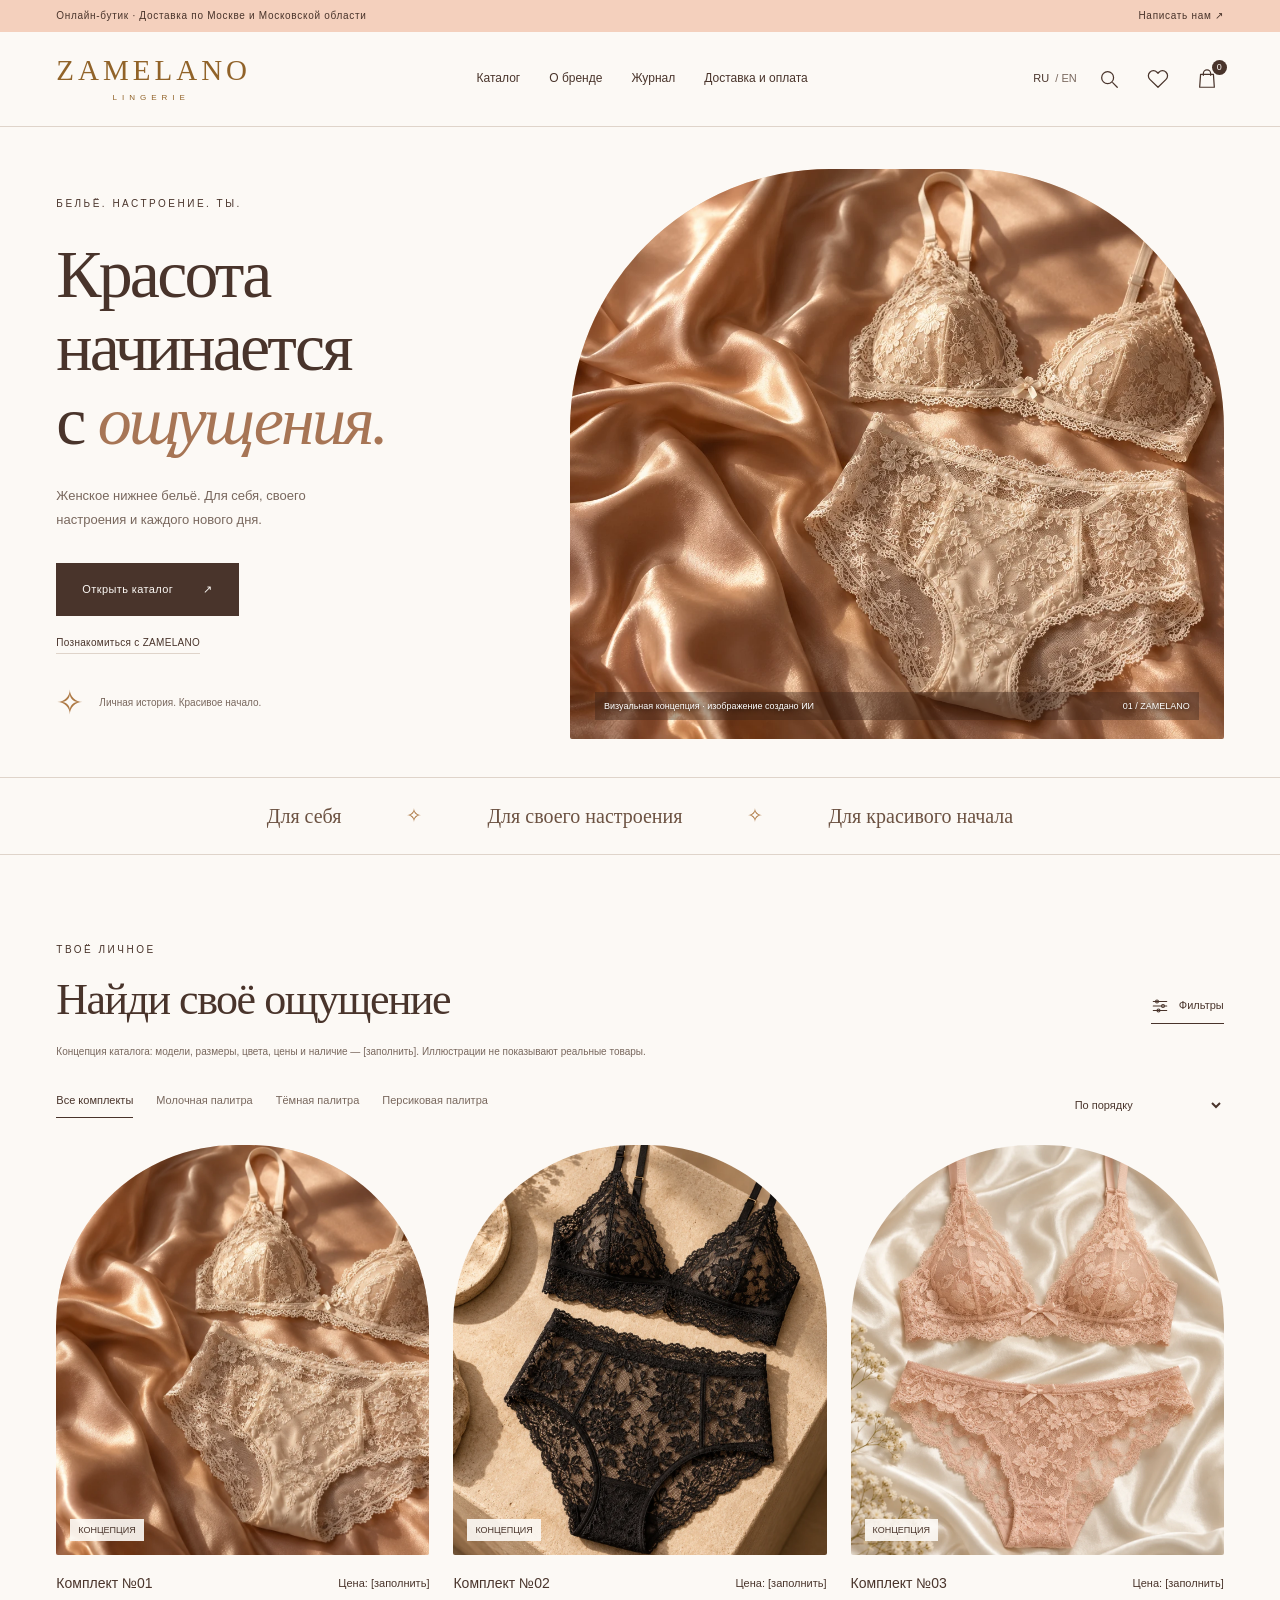
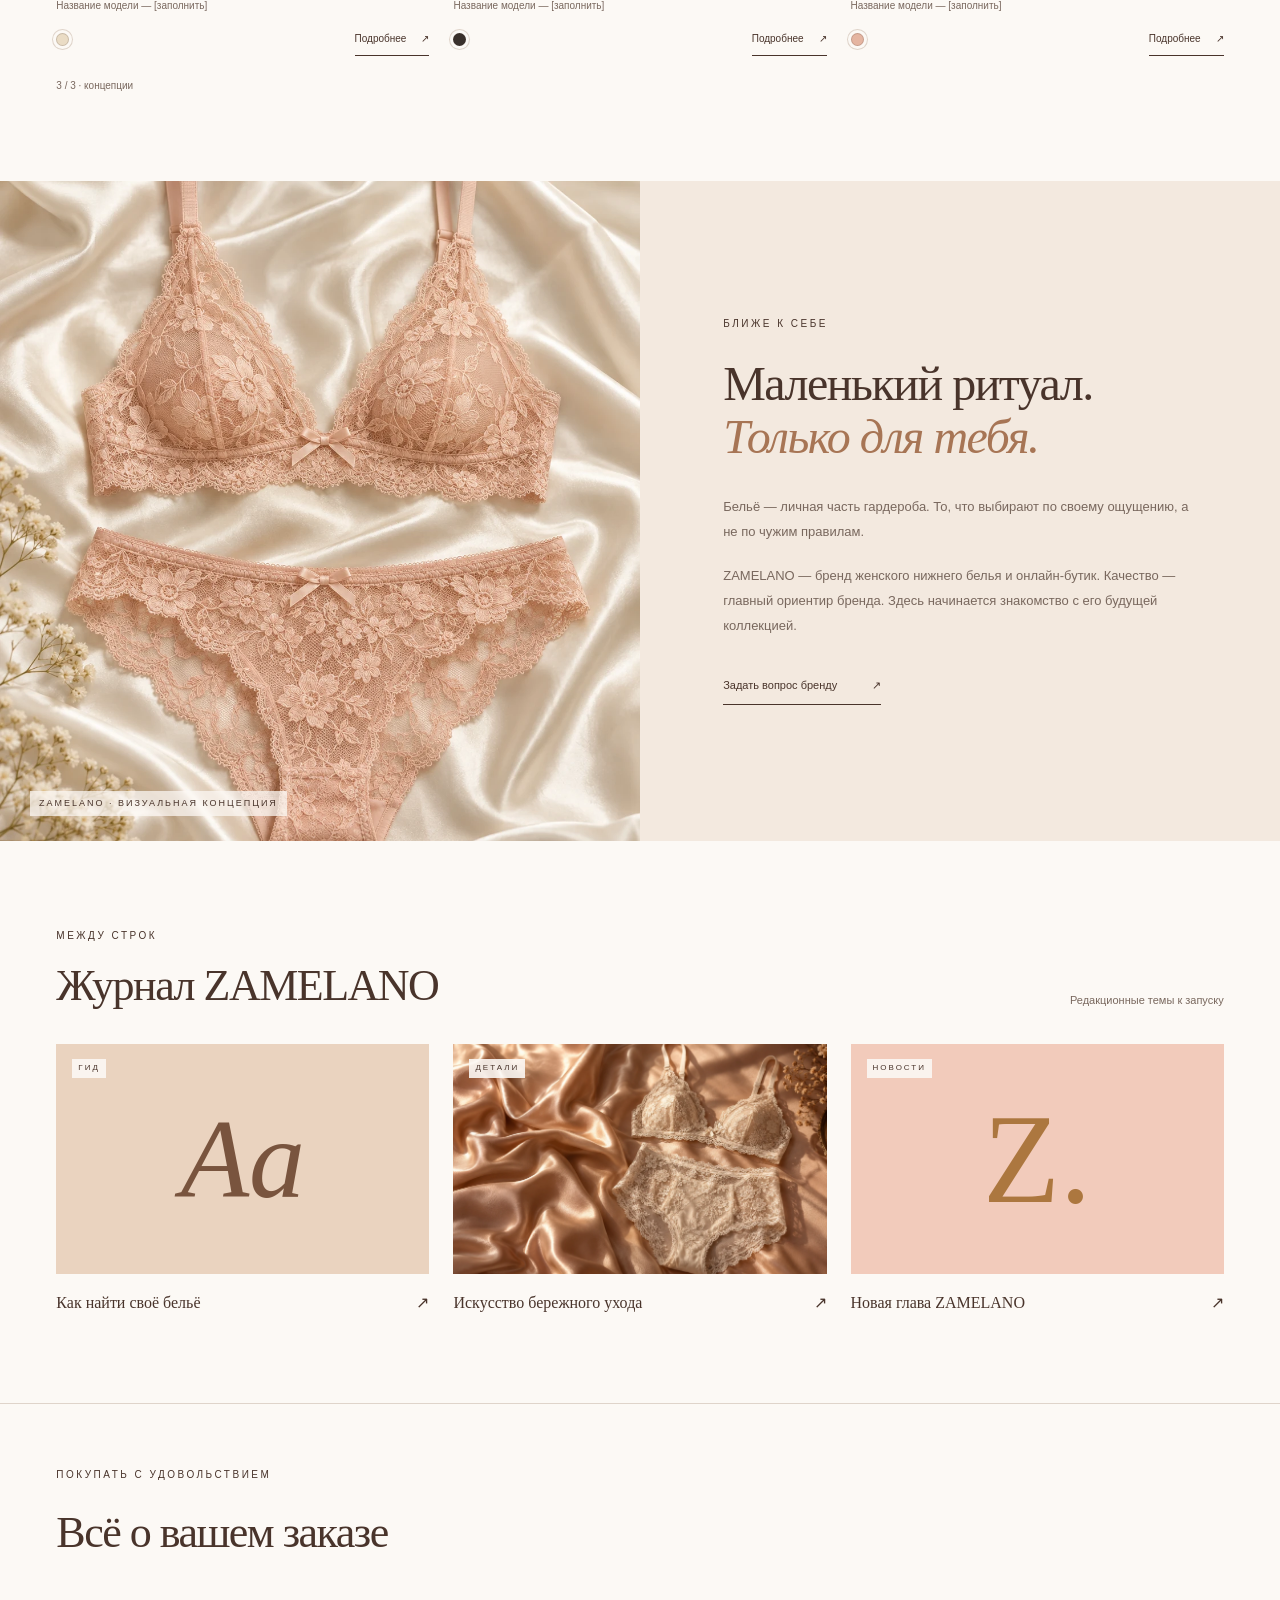
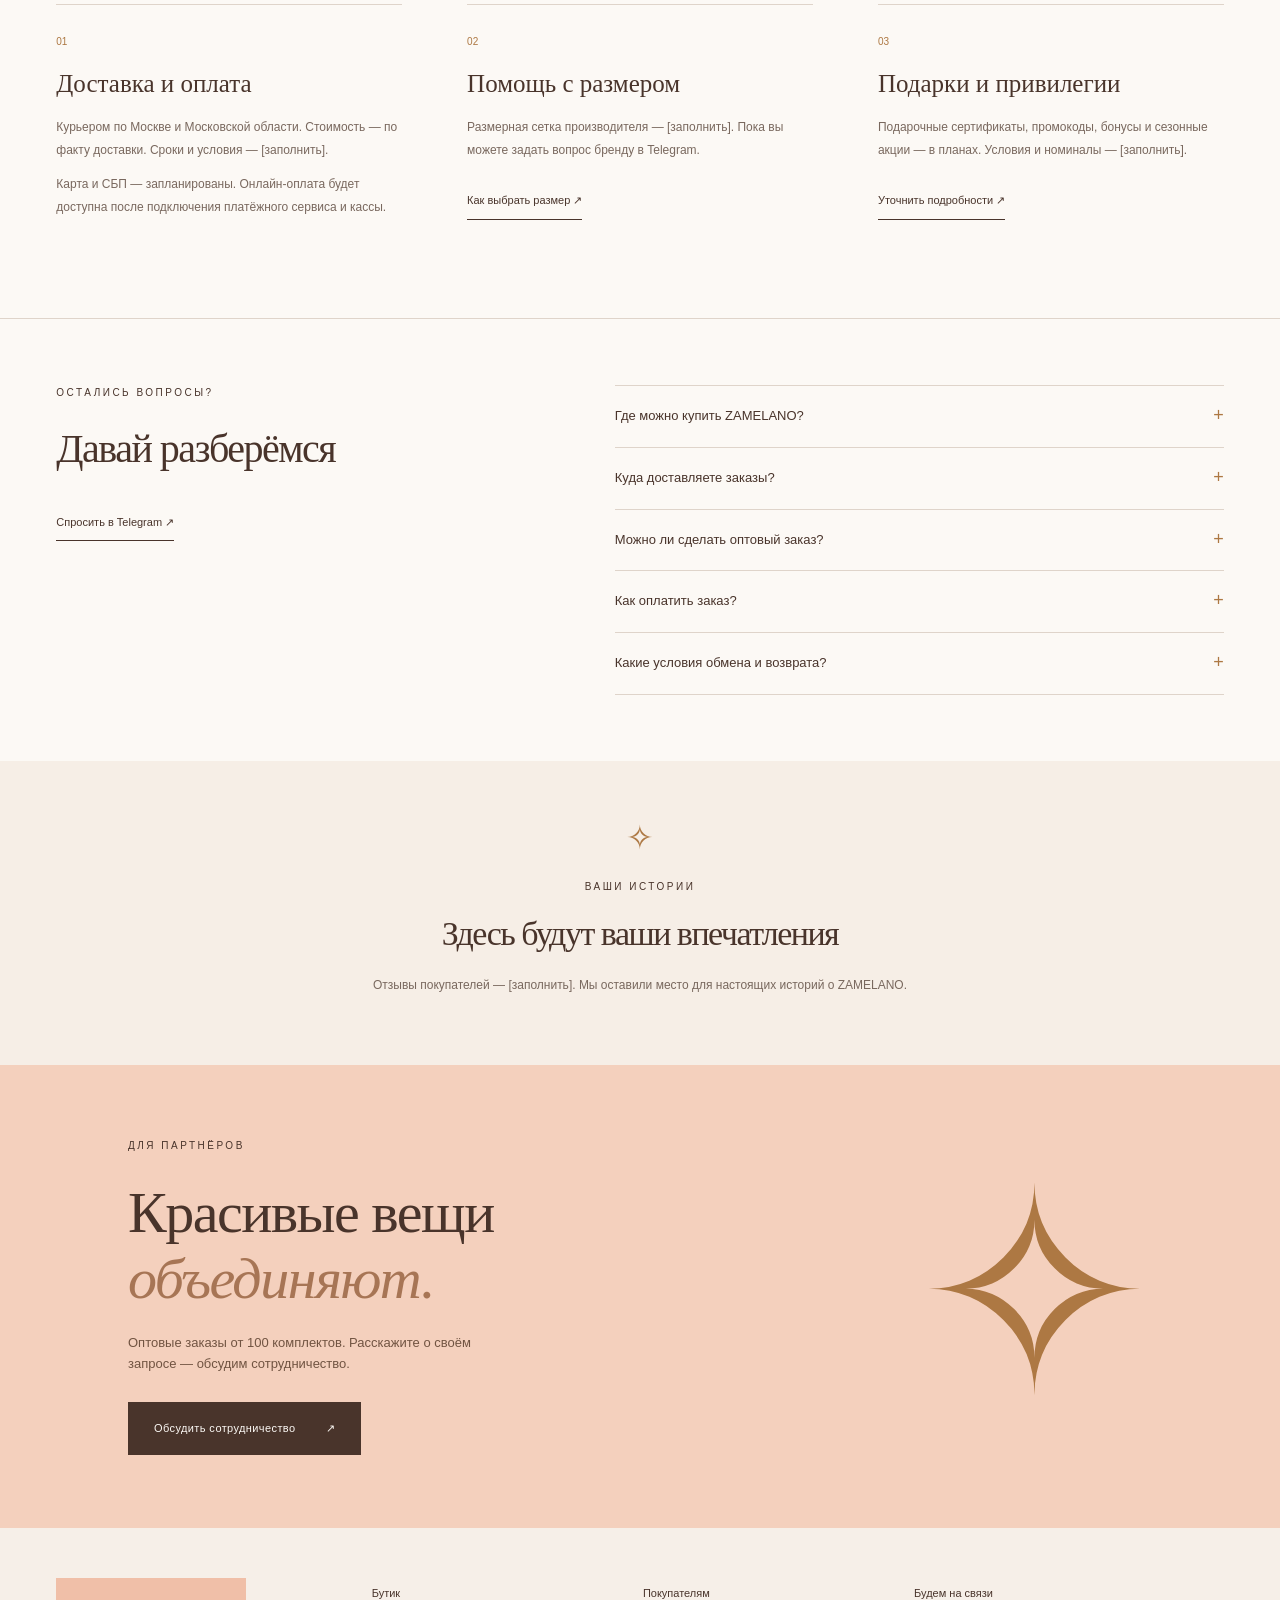
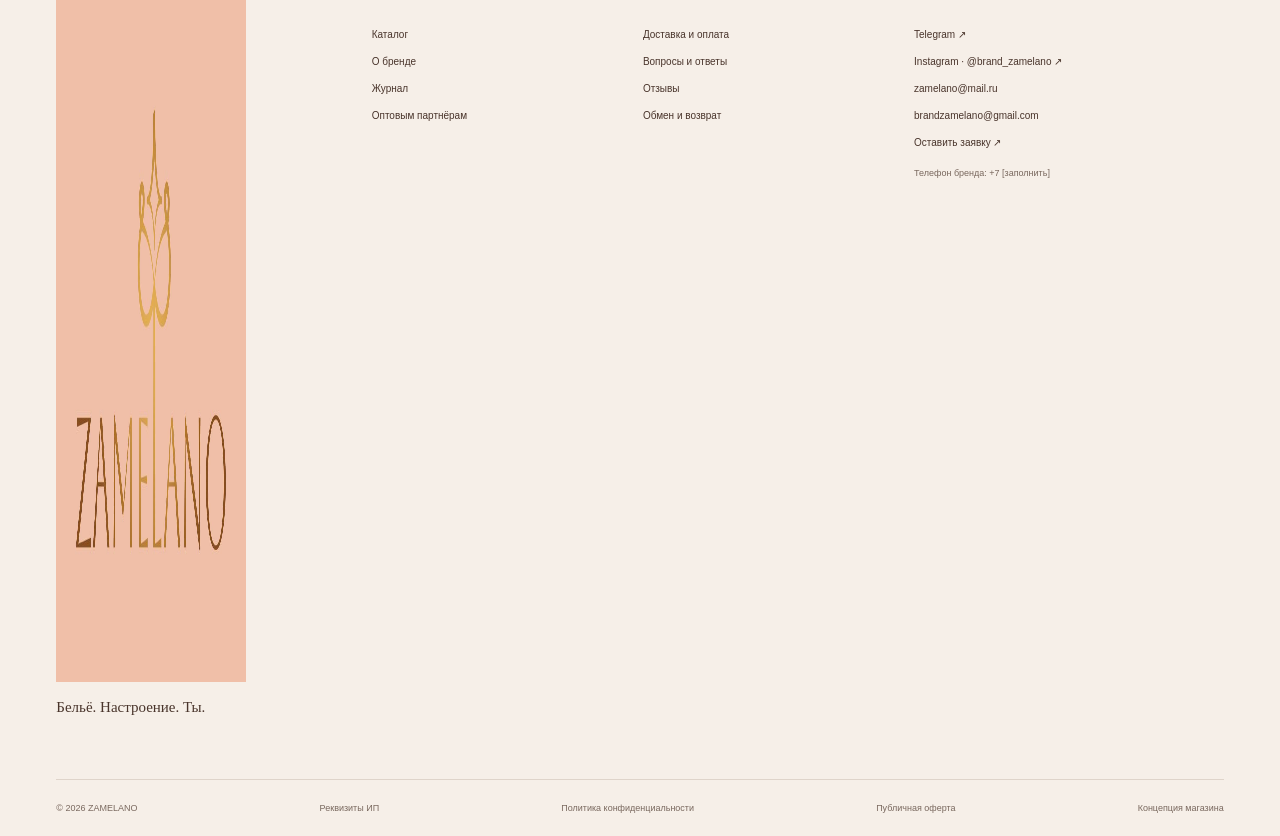
==== site/index.html @ 2ab2fb8b "Publish sanitized ZAMELANO source and automated Pages demo" ====
<!doctype html>
<html lang="ru">
<head>
  <meta charset="UTF-8">
  <meta name="viewport" content="width=device-width, initial-scale=1">
  <meta name="theme-color" content="#f5d0bc">
  <meta name="robots" content="noindex, nofollow">
  <title>ZAMELANO — Красота начинается с ощущения</title>
  <meta name="description" content="ZAMELANO — женское нижнее бельё. Концепция интернет-магазина на русском и английском. Курьерская доставка по Москве и Московской области.">
  <meta property="og:title" content="ZAMELANO — бельё для себя">
  <meta property="og:description" content="Красота начинается с ощущения. Познакомьтесь с концепцией ZAMELANO.">
  <meta property="og:type" content="website">
  <link rel="icon" href="assets/favicon.svg" type="image/svg+xml">
  <link rel="stylesheet" href="styles.css">
  <link rel="preload" href="assets/ivory.webp" as="image">
  <script src="app.js" defer></script>
</head>
<body>
  <a class="skip-link" href="#main" data-i18n="skip">Перейти к содержимому</a>
  <div class="announcement"><span data-i18n="announcement">Онлайн-бутик · Доставка по Москве и Московской области</span><a href="https://t.me/Zamelano" target="_blank" rel="noopener" data-i18n="write">Написать нам ↗</a></div>
  <header class="header">
    <a class="wordmark" href="#" aria-label="ZAMELANO — главная" data-i18n-aria="home">ZAMELANO<span>LINGERIE</span></a>
    <nav class="desktop-nav" aria-label="Основная навигация" data-i18n-aria="navigation">
      <a href="#catalog" data-i18n="catalog">Каталог</a><a href="#brand" data-i18n="brand">О бренде</a><a href="#journal" data-i18n="journal">Журнал</a><a href="#delivery" data-i18n="delivery">Доставка и оплата</a>
    </nav>
    <div class="header-actions">
      <button class="language" id="language" aria-label="Switch to English">RU <span>/ EN</span></button>
      <button class="icon-button" id="search-open" aria-label="Поиск" data-i18n-aria="search"><svg><use href="#icon-search"/></svg></button>
      <button class="icon-button favorites-open" id="favorites-open" aria-label="Избранное" data-i18n-aria="favorites"><svg><use href="#icon-heart"/></svg><span class="count" id="favorite-count" hidden>0</span></button>
      <button class="icon-button" id="cart-open" aria-label="Корзина" data-i18n-aria="cart"><svg><use href="#icon-bag"/></svg><span class="count" id="cart-count">0</span></button>
      <button class="icon-button mobile-menu" id="menu-open" aria-label="Меню" data-i18n-aria="menu"><svg><use href="#icon-menu"/></svg></button>
    </div>
  </header>
  <main id="main">
    <section class="hero" aria-labelledby="hero-title">
      <div class="hero-copy">
        <p class="eyebrow" data-i18n="heroEyebrow">БЕЛЬЁ. НАСТРОЕНИЕ. ТЫ.</p>
        <h1 id="hero-title" data-i18n-html="heroTitle">Красота<br>начинается<br>с <em>ощущения.</em></h1>
        <p class="hero-description" data-i18n="heroDescription">Женское нижнее бельё. Для себя, своего настроения и каждого нового дня.</p>
        <a class="button primary" href="#catalog"><span data-i18n="explore">Открыть каталог</span><span aria-hidden="true">↗</span></a>
        <a class="quiet-link" href="#brand" data-i18n="discoverBrand">Познакомиться с ZAMELANO</a>
        <div class="hero-foot"><span class="small-star" aria-hidden="true">✧</span><span data-i18n="heroFoot">Личная история. Красивое начало.</span></div>
      </div>
      <div class="hero-visual">
        <img src="assets/ivory.webp" alt="Иллюстрация концепции: молочный кружевной комплект на персиковом атласе" data-i18n-alt="heroAlt" fetchpriority="high" width="1536" height="1024">
        <div class="image-caption"><span data-i18n="imageConcept">Визуальная концепция · изображение создано ИИ</span><span aria-hidden="true">01 / ZAMELANO</span></div>
      </div>
    </section>
    <div class="values-strip"><span data-i18n="value1">Для себя</span><span class="separator">✧</span><span data-i18n="value2">Для своего настроения</span><span class="separator">✧</span><span data-i18n="value3">Для красивого начала</span></div>

    <section class="section catalog-section" id="catalog" aria-labelledby="catalog-title">
      <div class="section-heading"><div><p class="eyebrow" data-i18n="catalogEyebrow">ТВОЁ ЛИЧНОЕ</p><h2 id="catalog-title" data-i18n="catalogTitle">Найди своё ощущение</h2></div><button class="text-button" id="filter-toggle" aria-expanded="false" aria-controls="filter-panel"><svg><use href="#icon-filter"/></svg><span data-i18n="filters">Фильтры</span></button></div>
      <p class="catalog-note" data-i18n="catalogNote">Концепция каталога: модели, размеры, цвета, цены и наличие — [заполнить]. Иллюстрации не показывают реальные товары.</p>
      <div class="catalog-tools"><div class="category-tabs" role="group" aria-label="Категории" data-i18n-aria="categories"><button class="tab active" data-category="all" data-i18n="all" aria-pressed="true">Все комплекты</button><button class="tab" data-category="ivory" data-i18n="ivoryConcept" aria-pressed="false">Молочная палитра</button><button class="tab" data-category="black" data-i18n="blackConcept" aria-pressed="false">Тёмная палитра</button><button class="tab" data-category="peach" data-i18n="peachConcept" aria-pressed="false">Персиковая палитра</button></div><label class="sort-label"><span class="sr-only" data-i18n="sort">Сортировка</span><select id="sort"><option value="default" data-i18n="sortDefault">По порядку</option><option value="asc" data-i18n="sortAsc">Цена: по возрастанию</option><option value="desc" data-i18n="sortDesc">Цена: по убыванию</option></select></label></div>
      <div class="filter-panel" id="filter-panel" hidden>
        <label><span data-i18n="size">Размер</span><select id="filter-size"><option value="all" data-i18n="allSizes">Все размеры</option><option value="unknown" data-i18n="fill">[заполнить]</option></select></label>
        <label><span data-i18n="color">Цвет</span><select id="filter-color"><option value="all" data-i18n="allColors">Все цвета</option><option value="ivory" data-i18n="ivory">Молочный · концепт</option><option value="black" data-i18n="black">Чёрный · концепт</option><option value="peach" data-i18n="peach">Персиковый · концепт</option></select></label>
        <label><span data-i18n="collection">Коллекция</span><select id="filter-collection"><option value="all" data-i18n="allCollections">Все коллекции</option><option value="concept" data-i18n="concept">Концепция · [заполнить]</option></select></label>
        <label><span data-i18n="priceFrom">Цена от, ₽</span><input type="number" id="price-min" min="0" placeholder="—"></label>
        <label><span data-i18n="priceTo">Цена до, ₽</span><input type="number" id="price-max" min="0" placeholder="—"></label>
        <button class="text-button" id="reset-filters" data-i18n="reset">Сбросить</button><p class="filter-note" data-i18n="filterNote">Цены пока не указаны: фильтр по цене показывает только товары с заполненной ценой.</p>
      </div>
      <div class="search-inline" id="search-inline" hidden><label for="search" class="sr-only" data-i18n="search">Поиск</label><svg><use href="#icon-search"/></svg><input type="search" id="search" placeholder="Найти комплект…" data-i18n-placeholder="searchPlaceholder"><button id="search-close" class="icon-button" aria-label="Закрыть поиск" data-i18n-aria="close"><svg><use href="#icon-close"/></svg></button></div>
      <div class="active-view" id="active-view" hidden><span data-i18n="favorites">Избранное</span><button class="text-button" id="show-all" data-i18n="showAll">Показать все</button></div>
      <div class="product-grid" id="product-grid" aria-live="polite"></div>
      <p class="result-count" id="result-count"></p>
    </section>

    <section class="brand-section" id="brand" aria-labelledby="brand-title">
      <div class="brand-image"><img src="assets/peach.webp" alt="Иллюстрация концепции: персиковое кружево на светлом атласе" data-i18n-alt="brandAlt" loading="lazy" width="1122" height="1402"><span class="vertical-caption" data-i18n="brandImageCaption">ZAMELANO · ВИЗУАЛЬНАЯ КОНЦЕПЦИЯ</span></div>
      <div class="brand-copy"><p class="eyebrow" data-i18n="brandEyebrow">БЛИЖЕ К СЕБЕ</p><h2 id="brand-title" data-i18n-html="brandTitle">Маленький ритуал.<br><em>Только для тебя.</em></h2><p data-i18n="brandText1">Бельё — личная часть гардероба. То, что выбирают по своему ощущению, а не по чужим правилам.</p><p data-i18n="brandText2">ZAMELANO — бренд женского нижнего белья и онлайн-бутик. Качество — главный ориентир бренда. Здесь начинается знакомство с его будущей коллекцией.</p><a class="underlined-link" href="https://t.me/Zamelano" target="_blank" rel="noopener"><span data-i18n="askBrand">Задать вопрос бренду</span><span>↗</span></a></div>
    </section>

    <section class="section journal-section" id="journal" aria-labelledby="journal-title">
      <div class="section-heading"><div><p class="eyebrow" data-i18n="journalEyebrow">МЕЖДУ СТРОК</p><h2 id="journal-title" data-i18n="journalTitle">Журнал ZAMELANO</h2></div><span class="subtle" data-i18n="journalNote">Редакционные темы к запуску</span></div>
      <div class="journal-grid"><button class="journal-card" data-article="fit"><span class="journal-art art-fit"><span aria-hidden="true">Aa</span><span class="journal-tag" data-i18n="guide">ГИД</span></span><span class="journal-bottom"><span data-i18n="articleFit">Как найти своё бельё</span><span aria-hidden="true">↗</span></span></button><button class="journal-card" data-article="care"><span class="journal-art art-care"><img src="assets/ivory.webp" alt="" loading="lazy"><span class="journal-tag" data-i18n="details">ДЕТАЛИ</span></span><span class="journal-bottom"><span data-i18n="articleCare">Искусство бережного ухода</span><span aria-hidden="true">↗</span></span></button><button class="journal-card" data-article="news"><span class="journal-art art-news"><span aria-hidden="true">Z.</span><span class="journal-tag" data-i18n="news">НОВОСТИ</span></span><span class="journal-bottom"><span data-i18n="articleNews">Новая глава ZAMELANO</span><span aria-hidden="true">↗</span></span></button></div>
    </section>

    <section class="service-section section" id="delivery" aria-labelledby="service-title">
      <p class="eyebrow" data-i18n="serviceEyebrow">ПОКУПАТЬ С УДОВОЛЬСТВИЕМ</p><h2 id="service-title" data-i18n="serviceTitle">Всё о вашем заказе</h2>
      <div class="service-grid"><article><span class="service-number">01</span><h3 data-i18n="delivery">Доставка и оплата</h3><p data-i18n="deliveryText">Курьером по Москве и Московской области. Стоимость — по факту доставки. Сроки и условия — [заполнить].</p><p data-i18n="paymentText">Карта и СБП — запланированы. Онлайн-оплата будет доступна после подключения платёжного сервиса и кассы.</p></article><article><span class="service-number">02</span><h3 data-i18n="sizeHelp">Помощь с размером</h3><p data-i18n="sizeText">Размерная сетка производителя — [заполнить]. Пока вы можете задать вопрос бренду в Telegram.</p><button class="underlined-link" id="size-help" data-i18n="openSize">Как выбрать размер ↗</button></article><article><span class="service-number">03</span><h3 data-i18n="gifts">Подарки и привилегии</h3><p data-i18n="giftsText">Подарочные сертификаты, промокоды, бонусы и сезонные акции — в планах. Условия и номиналы — [заполнить].</p><a class="underlined-link" href="https://t.me/Zamelano" target="_blank" rel="noopener" data-i18n="askDetails">Уточнить подробности ↗</a></article></div>
    </section>

    <section class="section faq-section" id="faq" aria-labelledby="faq-title"><div><p class="eyebrow" data-i18n="faqEyebrow">ОСТАЛИСЬ ВОПРОСЫ?</p><h2 id="faq-title" data-i18n="faqTitle">Давай разберёмся</h2><a class="underlined-link" href="https://t.me/Zamelano" target="_blank" rel="noopener" data-i18n="askTelegram">Спросить в Telegram ↗</a></div><div class="faq-list"><details><summary data-i18n="faq1">Где можно купить ZAMELANO?</summary><p data-i18n="faq1Answer">Бренд работает только онлайн. Сейчас на сайте представлена концепция каталога; реальные товары и цены — [заполнить]. По вопросам покупки напишите в Telegram.</p></details><details><summary data-i18n="faq2">Куда доставляете заказы?</summary><p data-i18n="faq2Answer">Курьерская доставка доступна по Москве и Московской области. Стоимость — по факту доставки, сроки — [заполнить].</p></details><details><summary data-i18n="faq3">Можно ли сделать оптовый заказ?</summary><p data-i18n="faq3Answer">Да, опт — от 100 комплектов. Условия, цены и сроки — [заполнить]. Используйте форму для партнёров ниже.</p></details><details><summary data-i18n="faq4">Как оплатить заказ?</summary><p data-i18n="faq4Answer">Планируются оплата картой онлайн и СБП. Платёжный сервис и онлайн-касса ещё не подключены. На этом этапе можно подготовить заявку в Telegram, без оплаты.</p></details><details><summary data-i18n="faq5">Какие условия обмена и возврата?</summary><p data-i18n="faq5Answer">Условия обмена и возврата — [заполнить]. Документы готовят юристы бренда. Пожалуйста, уточните условия перед покупкой.</p></details></div></section>

    <section class="reviews-section section" id="reviews"><span class="small-star" aria-hidden="true">✧</span><p class="eyebrow" data-i18n="reviews">ВАШИ ИСТОРИИ</p><h2 data-i18n="reviewsTitle">Здесь будут ваши впечатления</h2><p data-i18n="reviewsText">Отзывы покупателей — [заполнить]. Мы оставили место для настоящих историй о ZAMELANO.</p></section>

    <section class="wholesale-section" id="wholesale"><div><p class="eyebrow" data-i18n="wholesaleEyebrow">ДЛЯ ПАРТНЁРОВ</p><h2 data-i18n-html="wholesaleTitle">Красивые вещи<br><em>объединяют.</em></h2><p data-i18n="wholesaleText">Оптовые заказы от 100 комплектов. Расскажите о своём запросе — обсудим сотрудничество.</p><button class="button primary" id="wholesale-open"><span data-i18n="wholesaleButton">Обсудить сотрудничество</span><span>↗</span></button></div><span class="wholesale-motif" aria-hidden="true">✧</span></section>
  </main>
  <footer id="contacts"><div class="footer-main"><div class="footer-brand"><img src="assets/zamelano-logo.jpg" alt="Логотип ZAMELANO" data-i18n-alt="logoAlt" width="1280" height="704" loading="lazy"><p data-i18n="footerTagline">Бельё. Настроение. Ты.</p></div><div><h3 data-i18n="shop">Бутик</h3><a href="#catalog" data-i18n="catalog">Каталог</a><a href="#brand" data-i18n="brand">О бренде</a><a href="#journal" data-i18n="journal">Журнал</a><a href="#wholesale" data-i18n="wholesale">Оптовым партнёрам</a></div><div><h3 data-i18n="customers">Покупателям</h3><a href="#delivery" data-i18n="delivery">Доставка и оплата</a><a href="#faq" data-i18n="faq">Вопросы и ответы</a><a href="#reviews" data-i18n="reviewsLink">Отзывы</a><button class="footer-link" data-legal="returns" data-i18n="returns">Обмен и возврат</button></div><div><h3 data-i18n="contacts">Будем на связи</h3><a href="https://t.me/Zamelano" target="_blank" rel="noopener">Telegram ↗</a><a href="https://www.instagram.com/brand_zamelano/" target="_blank" rel="noopener">Instagram · @brand_zamelano ↗</a><a href="mailto:zamelano@mail.ru">zamelano@mail.ru</a><a href="mailto:brandzamelano@gmail.com">brandzamelano@gmail.com</a><button class="footer-link" id="contact-open" data-i18n="leaveRequest">Оставить заявку ↗</button><span class="footer-pending" data-i18n="phonePending">Телефон бренда: +7 [заполнить]</span></div></div><div class="footer-bottom"><span>© 2026 ZAMELANO</span><button data-legal="details" data-i18n="legalDetails">Реквизиты ИП</button><button data-legal="privacy" data-i18n="privacy">Политика конфиденциальности</button><button data-legal="offer" data-i18n="offer">Публичная оферта</button><span data-i18n="draft">Концепция магазина</span></div></footer>
  <dialog id="product-dialog" class="product-dialog" aria-labelledby="detail-title"><button class="close-button icon-button" data-close aria-label="Закрыть" data-i18n-aria="close"><svg><use href="#icon-close"/></svg></button><div id="product-detail"></div></dialog>
  <dialog id="cart-dialog" class="drawer" aria-labelledby="cart-title"><div class="drawer-heading"><h2 id="cart-title" data-i18n="cart">Корзина</h2><button class="icon-button" data-close aria-label="Закрыть" data-i18n-aria="close"><svg><use href="#icon-close"/></svg></button></div><div id="cart-content"></div></dialog>
  <dialog id="request-dialog" class="request-dialog" aria-labelledby="request-title"><button class="close-button icon-button" data-close aria-label="Закрыть" data-i18n-aria="close"><svg><use href="#icon-close"/></svg></button><p class="eyebrow" data-i18n="personalContact">ЛИЧНОЕ ОБЩЕНИЕ</p><h2 id="request-title"></h2><p class="subtle" id="request-description"></p><form id="request-form"><div class="form-grid"><label><span data-i18n="name">Имя</span><input name="name" autocomplete="given-name" required maxlength="80"></label><label><span data-i18n="phone">Телефон</span><input name="phone" type="tel" autocomplete="tel" required placeholder="+7 …" minlength="10" maxlength="25"></label><label><span data-i18n="time">Удобное время</span><input name="time" maxlength="100" placeholder="[заполнить]" data-i18n-placeholder="fill"></label><label id="quantity-label" hidden><span data-i18n="wholesaleQuantity">Количество комплектов</span><input name="quantity" type="number" min="100" step="1" value="100"></label><label id="delivery-label" hidden><span data-i18n="region">Регион доставки</span><select name="region"><option value="moscow" data-i18n="moscow">Москва</option><option value="mo" data-i18n="mo">Московская область</option></select></label><label id="address-label" hidden><span data-i18n="address">Адрес доставки</span><input name="address" autocomplete="street-address" maxlength="250"></label><label class="full-width"><span data-i18n="comment">Комментарий / другие пожелания</span><textarea name="comment" rows="3" maxlength="1500"></textarea></label></div><label class="consent"><input type="checkbox" name="consent" required><span data-i18n="consent">Я разрешаю использовать указанные данные для ответа на мой запрос.</span></label><p class="micro" data-i18n="requestInfo">Данные не сохраняются на сайте. Вы увидите текст заявки, сможете скопировать его и самостоятельно отправить в Telegram @Zamelano. Документы о персональных данных — [заполнить].</p><button class="button primary" type="submit"><span data-i18n="prepareRequest">Подготовить заявку</span><span>↗</span></button></form><div id="request-result" hidden><p class="request-status" data-i18n="requestReady">Текст подготовлен. Заявка ещё не отправлена.</p><label><span class="sr-only" data-i18n="requestText">Текст заявки</span><textarea id="request-text" rows="12" readonly></textarea></label><div class="request-buttons"><button class="button secondary" id="copy-request" data-i18n="copy">Скопировать текст</button><a class="button primary" id="telegram-request" href="https://t.me/Zamelano" target="_blank" rel="noopener" data-i18n="openTelegram">Открыть Telegram ↗</a></div><p class="micro" data-i18n="telegramHelp">Если текст не появился в Telegram, вставьте скопированный текст в чат @Zamelano и нажмите «Отправить».</p><button class="text-button" id="edit-request" data-i18n="editRequest">Изменить заявку</button></div></dialog>
  <dialog id="content-dialog" class="content-dialog" aria-labelledby="content-title"><button class="close-button icon-button" data-close aria-label="Закрыть" data-i18n-aria="close"><svg><use href="#icon-close"/></svg></button><div id="content-body"></div></dialog>
  <dialog id="menu-dialog" class="drawer menu-drawer"><div class="drawer-heading"><span class="wordmark">ZAMELANO</span><button data-close class="icon-button" aria-label="Закрыть" data-i18n-aria="close"><svg><use href="#icon-close"/></svg></button></div><nav><a href="#catalog" data-i18n="catalog">Каталог</a><a href="#brand" data-i18n="brand">О бренде</a><a href="#journal" data-i18n="journal">Журнал</a><a href="#delivery" data-i18n="delivery">Доставка и оплата</a><a href="#faq" data-i18n="faq">Вопросы и ответы</a><a href="#wholesale" data-i18n="wholesale">Оптовым партнёрам</a><a href="#contacts" data-i18n="contacts">Будем на связи</a></nav></dialog>
  <div class="toast" id="toast" role="status" hidden></div>
  <noscript><div class="noscript">Для каталога и корзины включите JavaScript. Связаться с брендом: <a href="https://t.me/Zamelano">Telegram @Zamelano</a>.</div></noscript>
  <svg class="svg-defs" xmlns="http://www.w3.org/2000/svg" aria-hidden="true"><symbol id="icon-search" viewBox="0 0 24 24"><circle cx="10.5" cy="10.5" r="6.5"/><path d="m16 16 5 5"/></symbol><symbol id="icon-heart" viewBox="0 0 24 24"><path d="M20.8 4.6a5.5 5.5 0 0 0-7.8 0L12 5.7l-1.1-1.1a5.5 5.5 0 0 0-7.8 7.8L12 21l8.8-8.6a5.5 5.5 0 0 0 0-7.8Z"/></symbol><symbol id="icon-bag" viewBox="0 0 24 24"><path d="M5 7h14l1 14H4L5 7Z M8 8V6a4 4 0 0 1 8 0v2"/></symbol><symbol id="icon-filter" viewBox="0 0 24 24"><path d="M3 6h18M3 12h18M3 18h18"/><circle cx="8" cy="6" r="2"/><circle cx="16" cy="12" r="2"/><circle cx="10" cy="18" r="2"/></symbol><symbol id="icon-close" viewBox="0 0 24 24"><path d="m5 5 14 14M19 5 5 19"/></symbol><symbol id="icon-menu" viewBox="0 0 24 24"><path d="M3 6h18M3 12h18M3 18h18"/></symbol></svg>
</body>
</html>
---- site/styles.css ----
:root{--paper:#fcf9f5;--peach:#f4d0bd;--peach-light:#f9e8dd;--ink:#49342b;--muted:#79685e;--gold:#ad7843;--line:#dfd4ca;--serif:Georgia,'Times New Roman',serif;--sans:Arial,Helvetica,sans-serif}*{box-sizing:border-box}html{scroll-behavior:smooth;scroll-padding-top:110px}body{margin:0;background:var(--paper);color:var(--ink);font-family:var(--sans);font-size:14px;line-height:1.6}body.modal-open{overflow:hidden}button,input,select,textarea{font:inherit;color:inherit}button,a,input,select,textarea{-webkit-tap-highlight-color:transparent}button{cursor:pointer}a{color:inherit;text-decoration:none}button{border:0;background:none}img{max-width:100%;display:block}h1,h2,h3,p{margin-top:0}h1,h2{font-family:var(--serif);font-weight:400;line-height:1.09;letter-spacing:-1.5px}h2{font-size:44px;margin-bottom:24px}h3{font-weight:400;font-size:20px;line-height:1.35}em{font-weight:400;color:#a77555}svg{width:22px;height:22px;fill:none;stroke:currentColor;stroke-width:1.35;stroke-linecap:round;stroke-linejoin:round;flex:none}button:focus-visible,a:focus-visible,input:focus-visible,select:focus-visible,textarea:focus-visible,summary:focus-visible{outline:2px solid var(--gold);outline-offset:5px}button:disabled{opacity:.5;cursor:not-allowed}[hidden]{display:none!important}.sr-only{position:absolute;width:1px;height:1px;margin:-1px;overflow:hidden;clip:rect(0,0,0,0);white-space:nowrap}.svg-defs{position:absolute;width:0;height:0;overflow:hidden}.skip-link{position:fixed;top:-80px;left:20px;padding:10px;background:white;z-index:100}.skip-link:focus{top:10px}.announcement{background:var(--peach);display:flex;justify-content:space-between;gap:20px;padding:8px 4.4%;font-size:10px;letter-spacing:.7px}.announcement a{white-space:nowrap}.header{padding:21px 4.4%;height:95px;display:flex;align-items:center;justify-content:space-between;gap:30px;border-bottom:1px solid var(--line);background:var(--paper);position:sticky;top:0;z-index:20}.wordmark{font-family:var(--serif);font-size:29px;line-height:1;letter-spacing:4px;display:block;color:#916329}.wordmark span{display:block;font-family:var(--sans);font-size:8px;letter-spacing:5px;text-align:center;margin-top:9px;margin-left:-5px}.desktop-nav{display:flex;align-items:center;gap:29px;font-size:12px}.desktop-nav a{position:relative}.desktop-nav a:after{content:'';position:absolute;bottom:-4px;left:0;width:0;height:1px;background:var(--ink);transition:width .2s}.desktop-nav a:hover:after{width:100%}.header-actions{display:flex;gap:15px;align-items:center}.language{font-size:11px;white-space:nowrap;padding:6px 0}.language span{color:var(--muted);margin-left:3px}.icon-button{width:34px;height:36px;display:inline-flex;align-items:center;justify-content:center;position:relative;padding:5px}.count{font-size:9px;border-radius:50%;position:absolute;right:-3px;top:-1px;min-width:15px;height:15px;line-height:15px;text-align:center;background:var(--ink);color:var(--paper)}.mobile-menu{display:none}.hero{display:grid;grid-template-columns:44% 56%;max-width:1600px;margin:auto;min-height:650px;padding:42px 4.4% 38px}.hero-copy{padding:27px 20px 20px 0;display:flex;align-items:flex-start;flex-direction:column}.eyebrow{font-size:10px;letter-spacing:2.5px;margin-bottom:26px;font-weight:400}.hero h1{font-size:clamp(49px,5.3vw,82px);line-height:1.08;margin-bottom:26px;letter-spacing:-2.8px}.hero-description{font-size:13px;max-width:285px;line-height:1.9;color:var(--muted);margin-bottom:30px}.button{display:inline-flex;align-items:center;justify-content:space-between;gap:30px;padding:16px 25px;min-height:53px;font-size:11px;letter-spacing:.4px;border:1px solid transparent;transition:background .2s,transform .2s}.button:hover{transform:translateY(-2px)}.button.primary{color:var(--paper);background:var(--ink)}.button.primary:hover{background:#6d4b39}.button.secondary{border:1px solid var(--ink);background:transparent}.quiet-link{font-size:10px;margin-top:19px;letter-spacing:.3px;border-bottom:1px solid var(--line);padding-bottom:2px}.hero-foot{display:flex;align-items:center;gap:15px;margin-top:auto;padding-top:32px;font-size:10px;color:var(--muted)}.small-star{font-size:33px;color:var(--gold);line-height:1}.hero-visual{position:relative;overflow:hidden;border-radius:260px 260px 2px 2px;min-height:570px;background:#ead3be}.hero-visual>img{width:100%;height:100%;object-fit:cover;object-position:64% center;position:absolute}.image-caption{position:absolute;bottom:19px;left:25px;right:25px;color:#fff;display:flex;justify-content:space-between;font-size:9px;gap:15px;text-shadow:0 1px 4px #211309;background:#37211766;padding:7px 9px}.values-strip{display:flex;align-items:center;justify-content:center;gap:65px;border-top:1px solid var(--line);border-bottom:1px solid var(--line);padding:22px;font-family:var(--serif);font-size:20px;color:#6c5242}.separator{font-size:19px;color:var(--gold)}.section{padding:87px 4.4%;max-width:1600px;margin:auto}.section-heading{display:flex;align-items:flex-end;justify-content:space-between;gap:25px;margin-bottom:20px}.section-heading h2{margin-bottom:0}.section-heading .eyebrow{margin-bottom:18px}.text-button{display:inline-flex;align-items:center;gap:10px;font-size:11px;padding:8px 0;border-bottom:1px solid var(--ink)}.text-button svg{width:18px;height:18px}.catalog-note{font-size:10px;color:var(--muted);max-width:690px;margin-bottom:29px}.catalog-tools{display:flex;justify-content:space-between;align-items:center;gap:20px;margin-bottom:24px}.category-tabs{display:flex;gap:23px;flex-wrap:wrap}.tab{padding:0 0 8px;font-size:11px;color:var(--muted);border-bottom:1px solid transparent}.tab.active{color:var(--ink);border-color:var(--ink)}select{border:0;background:transparent;max-width:100%;padding:9px 19px 9px 3px;font-size:11px}.product-grid{display:grid;grid-template-columns:repeat(3,1fr);gap:24px}.product-card{min-width:0}.product-image-wrap{position:relative;height:410px;overflow:hidden;background:#e7d6c9;border-radius:180px 180px 2px 2px}.product-image-link{display:block;width:100%;height:100%;padding:0}.product-image-link>img{width:100%;height:100%;object-fit:cover;transition:transform .55s}.product-image-link:hover>img{transform:scale(1.04)}.product-card:first-child img{object-position:64% center}.favorite-button{position:absolute;right:18px;top:24px;border-radius:50%;width:35px;height:35px;background:#fcf9f5da;display:flex;align-items:center;justify-content:center}.favorite-button svg{width:17px;height:17px}.favorite-button.selected svg{fill:var(--ink)}.product-badge{position:absolute;bottom:14px;left:14px;font-size:9px;background:#fcf9f5e8;padding:4px 8px;color:var(--ink)}.product-info{display:flex;justify-content:space-between;align-items:flex-start;gap:14px;margin-top:17px}.product-name{font-size:14px;margin:0 0 3px;display:block;text-align:left;padding:0}.product-info p{font-size:10px;color:var(--muted);margin-bottom:9px}.product-price{font-size:11px;white-space:nowrap;padding-top:3px}.product-bottom{display:flex;justify-content:space-between;align-items:center;gap:10px}.swatch{display:block;width:13px;height:13px;border-radius:50%;border:1px solid #49342b33;box-shadow:0 0 0 3px var(--paper),0 0 0 4px #dfd4ca}.product-bottom .text-button{font-size:10px;gap:15px}.result-count{font-size:10px;color:var(--muted);margin:22px 0 0}.filter-panel{background:var(--peach-light);padding:24px;display:grid;grid-template-columns:repeat(5,1fr) auto;gap:20px;margin-bottom:24px}.filter-panel label span{display:block;font-size:10px;letter-spacing:.4px;margin-bottom:6px}.filter-panel select,.filter-panel input{width:100%;padding:9px 0;border-bottom:1px solid var(--line);outline-offset:2px}.filter-panel input{border:0;background:none;border-bottom:1px solid var(--line)}.filter-note{grid-column:1/-1;margin:0;font-size:10px;color:var(--muted)}.search-inline{display:flex;align-items:center;gap:15px;margin:15px 0 30px;padding:12px 0;border-bottom:1px solid var(--line)}.search-inline input{width:100%;border:0;background:none;padding:8px 0}.active-view{display:flex;align-items:center;justify-content:space-between;background:var(--peach-light);padding:12px 20px;margin-bottom:20px}.empty-state{grid-column:1/-1;text-align:center;padding:70px 20px;border:1px solid var(--line)}.empty-state h3{font-family:var(--serif);font-size:28px}.empty-state p{color:var(--muted);font-size:12px}.brand-section{display:grid;grid-template-columns:1fr 1fr;background:#f3e9df}.brand-image{position:relative;height:660px;overflow:hidden}.brand-image img{width:100%;height:100%;object-fit:cover;object-position:center 51%}.vertical-caption{position:absolute;bottom:25px;left:30px;font-size:9px;letter-spacing:2px;background:#fcf9f5bb;padding:5px 9px}.brand-copy{align-self:center;padding:65px 13%;max-width:720px}.brand-copy h2{font-size:48px;margin-bottom:32px}.brand-copy p:not(.eyebrow){color:var(--muted);font-size:13px;line-height:1.9;margin-bottom:20px}.underlined-link{display:inline-flex;align-items:center;justify-content:space-between;gap:35px;border-bottom:1px solid var(--ink);padding:9px 0;font-size:11px;background:none;margin-top:10px}.journal-grid{display:grid;grid-template-columns:repeat(3,1fr);gap:24px;margin-top:35px}.journal-card{text-align:left;padding:0;display:block}.journal-art{display:flex;position:relative;width:100%;height:230px;align-items:center;justify-content:center;overflow:hidden}.art-fit{background:#ead3bf;color:#79543e;font-family:var(--serif);font-style:italic;font-size:112px}.art-care img{width:100%;height:100%;object-fit:cover;object-position:35% 45%}.art-news{background:#f2cbbb;color:#ac773f;font-family:var(--serif);font-size:126px;font-weight:400}.journal-tag{font-family:var(--sans);font-style:normal;position:absolute;top:15px;left:16px;font-size:8px;letter-spacing:2px;padding:3px 6px;background:#fcf9f5e3;color:var(--ink)}.journal-bottom{font-size:16px;font-family:var(--serif);display:flex;justify-content:space-between;gap:15px;padding-top:16px}.subtle{font-size:11px;color:var(--muted)}.service-section{padding-top:63px;border-top:1px solid var(--line)}.service-grid{display:grid;grid-template-columns:repeat(3,1fr);gap:65px;padding-top:23px}.service-grid article{position:relative;border-top:1px solid var(--line);padding-top:29px}.service-number{color:var(--gold);font-size:10px;display:block;margin-bottom:17px}.service-grid h3{font-family:var(--serif);font-size:25px;margin-bottom:15px}.service-grid p{color:var(--muted);font-size:12px;line-height:1.9}.faq-section{display:grid;grid-template-columns:1fr 1.3fr;gap:90px;border-top:1px solid var(--line);padding-top:66px;padding-bottom:66px}.faq-section h2{font-size:40px}.faq-list{border-top:1px solid var(--line)}details{border-bottom:1px solid var(--line)}summary{cursor:pointer;list-style:none;display:flex;justify-content:space-between;gap:20px;padding:20px 0;font-size:13px}summary::-webkit-details-marker{display:none}summary:after{content:'+';font-size:18px;color:var(--gold);line-height:1}details[open] summary:after{content:'−'}details p{font-size:12px;color:var(--muted);padding:0 25px 16px 0;line-height:1.9;margin:0}.reviews-section{text-align:center;padding-top:60px;padding-bottom:70px;background:#f6eee6;max-width:none}.reviews-section .small-star{display:block;margin-bottom:25px}.reviews-section .eyebrow{margin-bottom:20px}.reviews-section h2{font-size:34px}.reviews-section p:last-child{font-size:12px;color:var(--muted);margin:0}.wholesale-section{background:var(--peach);padding:73px 10%;display:flex;justify-content:space-between;align-items:center;gap:40px}.wholesale-section>div{max-width:570px}.wholesale-section h2{font-size:58px;line-height:1.13;margin-bottom:22px}.wholesale-section p:not(.eyebrow){font-size:13px;max-width:370px;margin-bottom:27px;color:#715442}.wholesale-motif{font-family:var(--serif);font-size:280px;font-weight:normal;color:#ad7843;line-height:1}footer{padding:58px 4.4% 0;background:#f6efe8}.footer-main{display:grid;grid-template-columns:1.2fr 1fr 1fr 1.4fr;gap:50px;padding-bottom:45px}.footer-brand img{width:190px;mix-blend-mode:multiply;margin-top:-8px}.footer-brand p{font-family:var(--serif);font-size:15px;margin-top:13px}.footer-main h3{font-size:11px;margin-bottom:20px}.footer-main a,.footer-link{display:block;font-size:10px;line-height:2.7;text-align:left;padding:0}.footer-pending{display:block;font-size:9px;color:var(--muted);margin-top:10px}.footer-bottom{display:flex;justify-content:space-between;align-items:center;gap:16px;border-top:1px solid var(--line);padding:21px 0;font-size:9px;color:var(--muted)}.footer-bottom button{font-size:9px;padding:0}.footer-main a:hover,.footer-link:hover,.footer-bottom button:hover{text-decoration:underline}dialog{border:0;background:var(--paper);color:var(--ink);padding:40px;box-shadow:0 20px 80px #23140b40;max-height:94dvh;max-width:calc(100% - 36px);overflow:auto}dialog::backdrop{background:#281b1490;backdrop-filter:blur(3px)}.close-button{position:absolute;top:16px;right:17px;z-index:3;background:var(--paper);border-radius:50%}.product-dialog{width:930px;padding:0}.product-detail-grid{display:grid;grid-template-columns:1fr 1fr}.detail-image{height:650px;width:100%;object-fit:cover}.detail-copy{padding:50px 35px 35px}.detail-copy h2{font-size:36px;letter-spacing:-1px;margin:16px 0}.detail-copy .eyebrow{font-size:9px;letter-spacing:1.5px}.detail-copy p{font-size:12px;color:var(--muted)}.detail-price{font-size:17px!important;color:var(--ink)!important;margin:22px 0}.detail-fields{display:grid;grid-template-columns:1fr 1fr;gap:18px;margin:26px 0}.detail-fields label span{display:block;font-size:11px;margin-bottom:6px}.detail-fields select{width:100%;border-bottom:1px solid var(--line)}.detail-copy .button{width:100%;margin-top:20px}.detail-note{font-size:10px!important;margin-top:20px}.drawer{position:fixed;left:auto;right:0;top:0;bottom:0;margin:0;max-height:100dvh;height:100dvh;width:480px;max-width:100%;padding:30px}.drawer-heading{display:flex;justify-content:space-between;align-items:center;margin-bottom:25px;border-bottom:1px solid var(--line);padding-bottom:15px}.drawer-heading h2{font-size:34px;margin:0}.cart-line{display:grid;grid-template-columns:85px 1fr;gap:17px;padding:22px 0;border-bottom:1px solid var(--line)}.cart-line img{width:85px;height:115px;object-fit:cover}.cart-line h3{font-size:13px;margin-bottom:5px}.cart-line p{font-size:10px;color:var(--muted);margin-bottom:8px}.cart-line-bottom{display:flex;justify-content:space-between;align-items:center}.quantity-control{display:flex;align-items:center;border:1px solid var(--line)}.quantity-control button{width:27px;height:28px;padding:0}.quantity-control span{width:28px;text-align:center;font-size:11px}.remove-item{font-size:10px;text-decoration:underline}.cart-summary{margin-top:28px}.cart-total{display:flex;justify-content:space-between;font-size:14px}.cart-summary p{font-size:11px;color:var(--muted)}.cart-summary .button{width:100%;margin-top:20px}.cart-empty{padding:60px 0;text-align:center}.cart-empty svg{width:44px;height:44px;margin-bottom:20px}.cart-empty h3{font-family:var(--serif);font-size:29px}.cart-empty p{font-size:12px;color:var(--muted)}.request-dialog{width:640px;padding:47px}.request-dialog h2{font-size:38px}.form-grid{display:grid;grid-template-columns:1fr 1fr;gap:20px;margin:25px 0}.form-grid label>span{font-size:11px;display:block;margin-bottom:7px}.form-grid input,.form-grid textarea,.form-grid select{width:100%;border:1px solid var(--line);background:transparent;border-radius:0;padding:11px;font-size:12px}.full-width{grid-column:1/-1}.consent{display:flex;gap:10px;font-size:10px;align-items:flex-start}.consent input{margin:2px 0;accent-color:var(--ink)}.micro{font-size:9px;color:var(--muted);line-height:1.7;margin:14px 0 22px}.request-dialog .button{width:100%}.request-status{padding:15px;background:var(--peach-light);font-size:12px}.request-dialog #request-text{width:100%;border:1px solid var(--line);padding:15px;background:none;font-size:12px;resize:vertical}.request-buttons{display:flex;gap:10px;margin:18px 0}.request-buttons .button{padding:13px 17px;font-size:10px;justify-content:center}.content-dialog{width:740px;padding:55px}.content-dialog h2{font-size:39px}.content-dialog h3{font-family:var(--serif);font-size:23px;margin:26px 0 13px}.content-dialog p,.content-dialog li{font-size:13px;line-height:1.9;color:var(--muted)}.content-dialog dl{margin:20px 0}.content-dialog dt{font-size:10px;margin-top:15px;color:var(--muted)}.content-dialog dd{font-size:13px;margin-left:0;overflow-wrap:anywhere}.notice{background:var(--peach-light);padding:16px;margin:20px 0;font-size:11px!important}.menu-drawer nav{display:flex;flex-direction:column;gap:22px;font-family:var(--serif);font-size:25px}.toast{position:fixed;bottom:24px;left:50%;transform:translateX(-50%);z-index:100;background:var(--ink);color:var(--paper);font-size:12px;padding:15px 25px;max-width:90%;text-align:center;box-shadow:0 4px 25px #24160d30}.noscript{padding:25px;background:var(--peach)}
@media(min-width:1600px){.header,.announcement{padding-left:max(4.4%,calc((100vw - 1460px)/2));padding-right:max(4.4%,calc((100vw - 1460px)/2))}.brand-image{height:740px}.hero{min-height:745px}.hero-visual{min-height:650px}}
@media(max-width:1100px){.desktop-nav{gap:18px;font-size:11px}.header-actions{gap:10px}.wordmark{font-size:25px}.hero{min-height:590px}.hero-visual{min-height:515px}.hero h1{font-size:58px}.product-image-wrap{height:350px}.brand-copy{padding:50px 10%}.brand-copy h2{font-size:40px}.brand-image{height:590px}.values-strip{gap:35px}.service-grid{gap:35px}.filter-panel{grid-template-columns:repeat(3,1fr)}.faq-section{gap:45px}.footer-main{gap:25px}.hero-foot{padding-top:24px}}
@media(max-width:850px){.desktop-nav{display:none}.mobile-menu{display:inline-flex}.header{height:80px;padding:18px 5%;gap:20px}.announcement{padding:8px 5%;font-size:9px}.announcement>a{display:none}.hero{padding:30px 5% 30px;min-height:550px;grid-template-columns:46% 54%}.hero h1{font-size:clamp(39px,6.5vw,56px);letter-spacing:-2px}.hero-copy{padding:22px 17px 0 0}.hero-visual{min-height:480px;border-radius:200px 200px 0 0}.hero-description{font-size:11px}.eyebrow{font-size:9px;letter-spacing:1.8px}.hero .button{padding:14px 17px;gap:20px;font-size:10px}.hero-foot{font-size:9px}.image-caption{left:15px;right:15px;font-size:8px;bottom:12px}.image-caption span:last-child{display:none}.values-strip{gap:25px;font-size:16px;padding:18px}.section{padding:65px 5%}h2{font-size:36px}.section-heading{align-items:center}.catalog-tools{align-items:flex-start}.category-tabs{gap:12px}.tab{font-size:10px}.sort-label{min-width:130px}.product-grid{gap:17px}.product-image-wrap{height:290px}.product-name{font-size:12px}.product-price{font-size:10px}.product-info{gap:6px;flex-wrap:wrap}.product-info p{font-size:9px}.product-bottom .text-button{font-size:9px}.brand-image{height:500px}.brand-copy{padding:40px 9%}.brand-copy h2{font-size:33px;letter-spacing:-1px}.brand-copy p:not(.eyebrow){font-size:11px}.journal-art{height:185px}.journal-grid{gap:17px}.journal-bottom{font-size:14px}.journal-section .section-heading>.subtle{font-size:9px;max-width:140px;text-align:right}.service-grid{gap:25px}.service-grid h3{font-size:22px}.service-grid p{font-size:11px}.faq-section{gap:35px}.faq-section h2{font-size:32px}.wholesale-section{padding:65px 8%}.wholesale-section h2{font-size:48px}.wholesale-motif{font-size:195px}.footer-main{grid-template-columns:1fr 1fr;row-gap:35px}.footer-bottom{flex-wrap:wrap;justify-content:flex-start;column-gap:22px}.product-detail-grid{grid-template-columns:1fr 1fr}.detail-image{height:600px}.detail-copy{padding:48px 25px 25px}.detail-copy h2{font-size:30px}.detail-fields{grid-template-columns:1fr;gap:12px}}
@media(max-width:600px){html{scroll-padding-top:78px}.announcement{font-size:8px;letter-spacing:.2px;justify-content:center;text-align:center}.header{padding:14px 5%;height:74px;gap:12px}.wordmark{font-size:22px;letter-spacing:2.4px}.wordmark span{font-size:6px;letter-spacing:3.5px;margin-top:7px}.header-actions{gap:8px}.header-actions .icon-button{width:25px;height:30px;padding:3px}.header-actions svg{width:19px;height:19px}.language{font-size:9px}.language span{margin-left:0}.favorites-open{display:none!important}.count{font-size:8px;min-width:12px;height:12px;line-height:12px;right:-5px;top:0}.hero{display:flex;flex-direction:column;padding:0;min-height:0;position:relative}.hero-copy{padding:35px 6% 35px;position:relative;z-index:1;align-items:flex-start}.hero h1{font-size:53px;line-height:1.04;letter-spacing:-2px;margin-bottom:20px}.hero .eyebrow{margin-bottom:19px}.hero-description{max-width:265px;font-size:12px;margin-bottom:23px}.hero .button{padding:14px 23px;min-height:48px;font-size:11px}.hero .quiet-link{margin-top:15px}.hero-foot{position:absolute;right:6%;bottom:38px;max-width:110px;line-height:1.7;gap:7px;align-items:flex-start}.hero-foot .small-star{font-size:22px}.hero-visual{min-height:350px;height:350px;margin:0 5% 26px;border-radius:190px 190px 0 0}.hero-visual img{object-position:64% 60%}.values-strip{justify-content:space-around;gap:10px;font-size:13px;padding:16px 5%}.values-strip .separator{font-size:12px}.values-strip>span:nth-child(3){max-width:95px;text-align:center}.section{padding:51px 5%}h2{font-size:33px;letter-spacing:-1px}.section-heading{align-items:flex-end;gap:18px;margin-bottom:16px}.section-heading h2{font-size:33px;max-width:270px}.section-heading .eyebrow{margin-bottom:15px}.section-heading .text-button{font-size:10px;flex-shrink:0}.catalog-note{font-size:9px;line-height:1.8;margin-bottom:24px}.catalog-tools{flex-direction:column;gap:10px;margin-bottom:21px}.category-tabs{gap:12px 16px}.tab{font-size:10px}.sort-label{align-self:flex-end}.sort-label select{font-size:10px;padding:3px 17px 3px 0}.product-grid{grid-template-columns:repeat(2,1fr);gap:25px 13px}.product-card:nth-child(3){grid-column:1/-1;max-width:calc(50% - 7px)}.product-image-wrap{height:250px;border-radius:120px 120px 0 0}.favorite-button{top:18px;right:12px;width:28px;height:28px}.favorite-button svg{width:14px;height:14px}.product-badge{bottom:10px;left:8px;font-size:8px;padding:3px 5px}.product-info{margin-top:13px;display:block}.product-name{font-size:12px}.product-info p{font-size:9px;margin-bottom:6px}.product-price{display:block;font-size:10px;margin-bottom:11px;padding-top:0}.product-bottom .text-button{font-size:9px;padding:5px 0;gap:5px}.swatch{width:10px;height:10px;margin-left:3px}.result-count{font-size:9px}.filter-panel{grid-template-columns:1fr 1fr;gap:17px;padding:20px 16px}.filter-panel .text-button{align-self:end}.brand-section{display:flex;flex-direction:column}.brand-image{height:400px;order:2}.brand-copy{padding:48px 7%;max-width:none;order:1}.brand-copy h2{font-size:38px}.brand-copy p:not(.eyebrow){font-size:12px;max-width:360px}.brand-copy .eyebrow{margin-bottom:20px}.journal-section .section-heading{display:block}.journal-section .section-heading>.subtle{display:block;text-align:left;max-width:none;margin-top:14px}.journal-grid{grid-template-columns:1fr;gap:30px;margin-top:26px}.journal-art{height:210px}.journal-card{display:block}.journal-bottom{font-size:19px;padding-top:12px}.art-fit{font-size:115px}.art-news{font-size:130px}.service-grid{grid-template-columns:1fr;gap:32px;padding-top:10px}.service-grid article{padding-top:21px}.service-grid h3{font-size:26px}.service-grid p{font-size:12px;max-width:420px}.service-number{margin-bottom:15px}.faq-section{grid-template-columns:1fr;gap:28px}.faq-section h2{font-size:34px}.faq-section .eyebrow{margin-bottom:20px}.faq-section .underlined-link{margin-top:0}.faq-list summary{font-size:12px;padding:19px 0}.reviews-section h2{font-size:29px;max-width:300px;margin-left:auto;margin-right:auto}.reviews-section p:last-child{font-size:11px;max-width:330px;margin:auto}.wholesale-section{padding:49px 7%;position:relative;overflow:hidden}.wholesale-section h2{font-size:45px}.wholesale-section>div{z-index:1}.wholesale-section p:not(.eyebrow){font-size:12px;max-width:265px}.wholesale-section .eyebrow{margin-bottom:20px}.wholesale-motif{position:absolute;right:-12px;top:10px;font-size:240px;opacity:.17}.wholesale-section .button{font-size:10px;padding:15px 20px}footer{padding:40px 6% 0}.footer-main{gap:30px 18px;grid-template-columns:1fr 1fr}.footer-brand img{width:150px;margin-left:-8px}.footer-brand p{font-size:13px}.footer-main h3{font-size:11px}.footer-main a,.footer-link{font-size:10px;overflow-wrap:anywhere;line-height:2.4}.footer-main>div:last-child{grid-column:1/-1}.footer-bottom{font-size:8px;gap:14px 22px;padding:22px 0}.footer-bottom button{font-size:8px}.content-dialog,.request-dialog{padding:44px 23px 30px;max-width:calc(100% - 24px)}.content-dialog h2,.request-dialog h2{font-size:32px}.content-dialog p,.content-dialog li{font-size:12px}.form-grid{grid-template-columns:1fr;gap:17px}.full-width{grid-column:auto}.request-dialog .eyebrow{font-size:9px}.request-buttons{flex-direction:column;gap:10px}.drawer{padding:25px 21px}.product-dialog{max-width:calc(100% - 20px)}.product-detail-grid{grid-template-columns:1fr}.detail-image{height:315px;object-position:center 54%}.detail-copy{padding:28px 24px}.detail-copy h2{font-size:32px}.detail-fields{grid-template-columns:1fr 1fr}.close-button{top:10px;right:10px}.toast{bottom:15px;font-size:11px;width:max-content;max-width:90%}}
@media(max-width:360px){.header-actions{gap:5px}.wordmark{font-size:19px}.language{font-size:8px}.hero h1{font-size:47px}.hero-foot{max-width:86px;font-size:8px}.product-image-wrap{height:220px}.values-strip{font-size:11px}.product-bottom .text-button{font-size:8px}}
@media(prefers-reduced-motion:reduce){html{scroll-behavior:auto}*,*:before,*:after{transition:none!important;animation:none!important}}
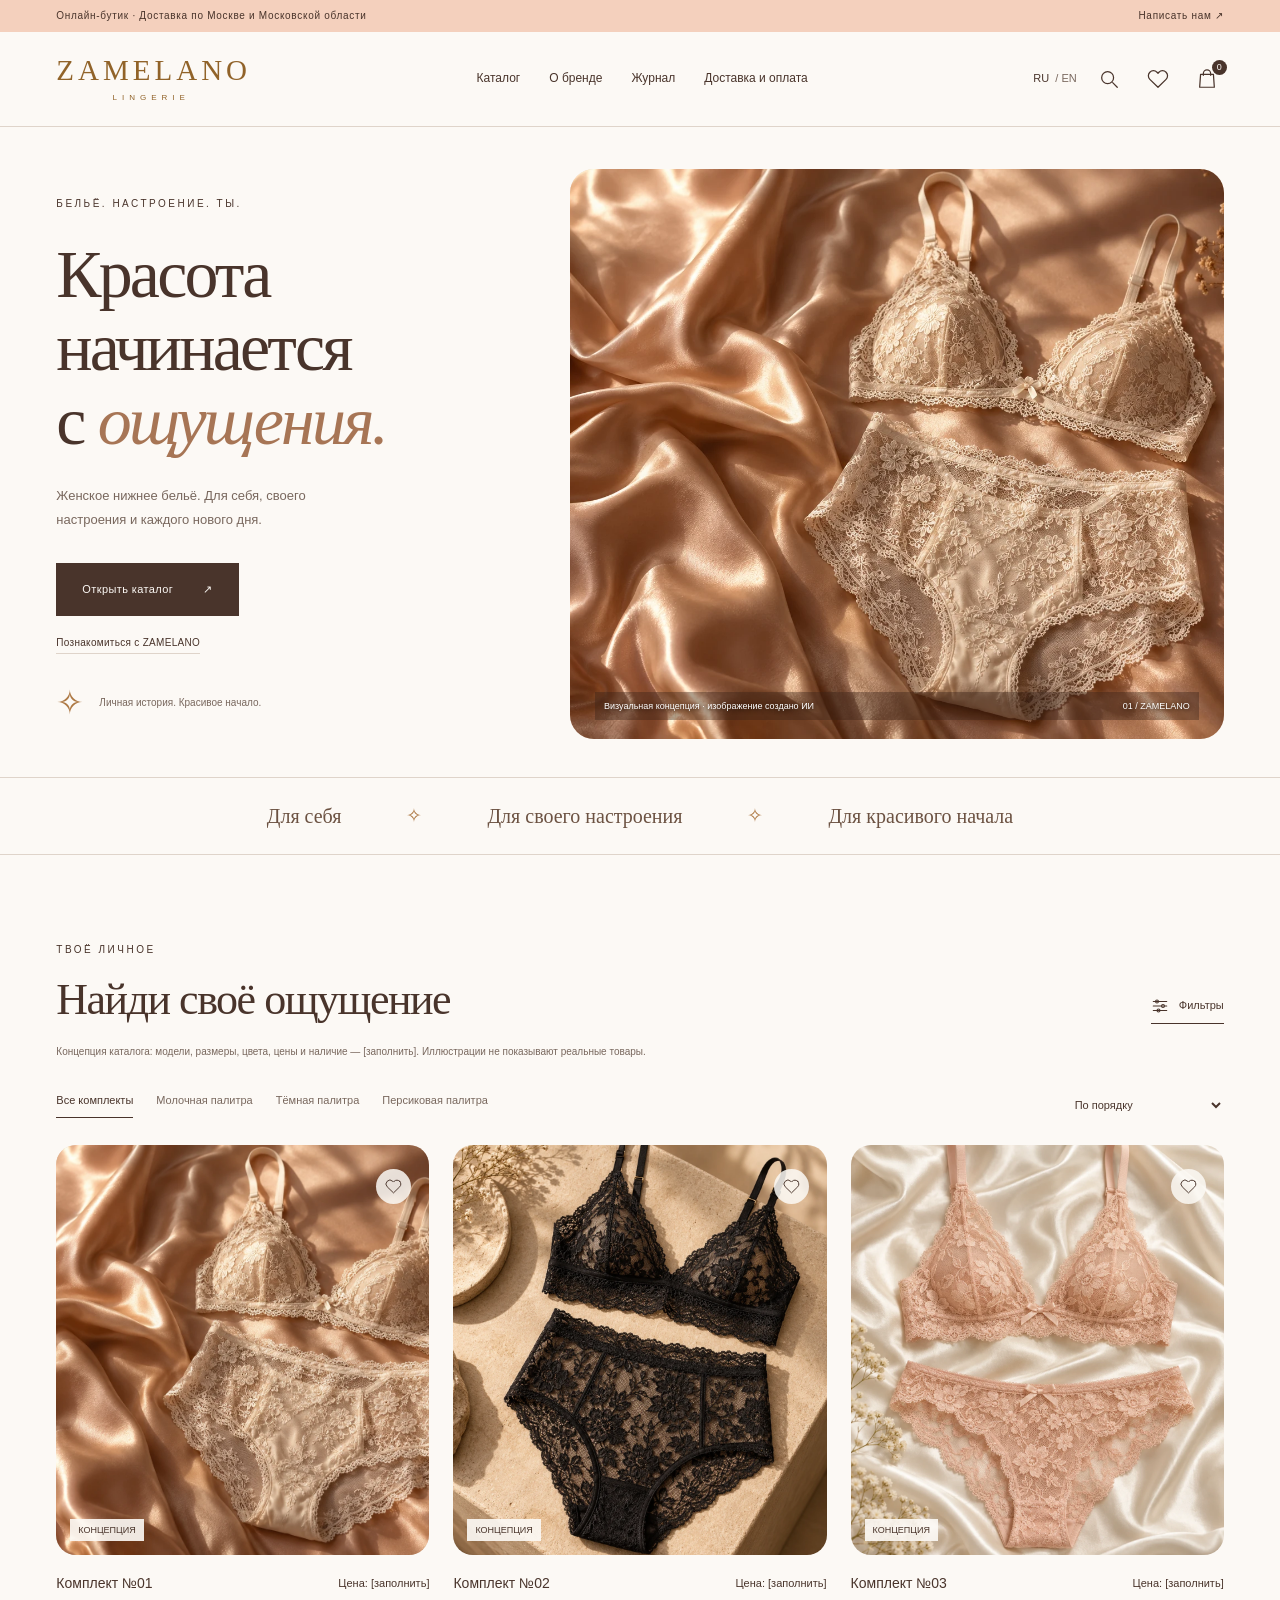
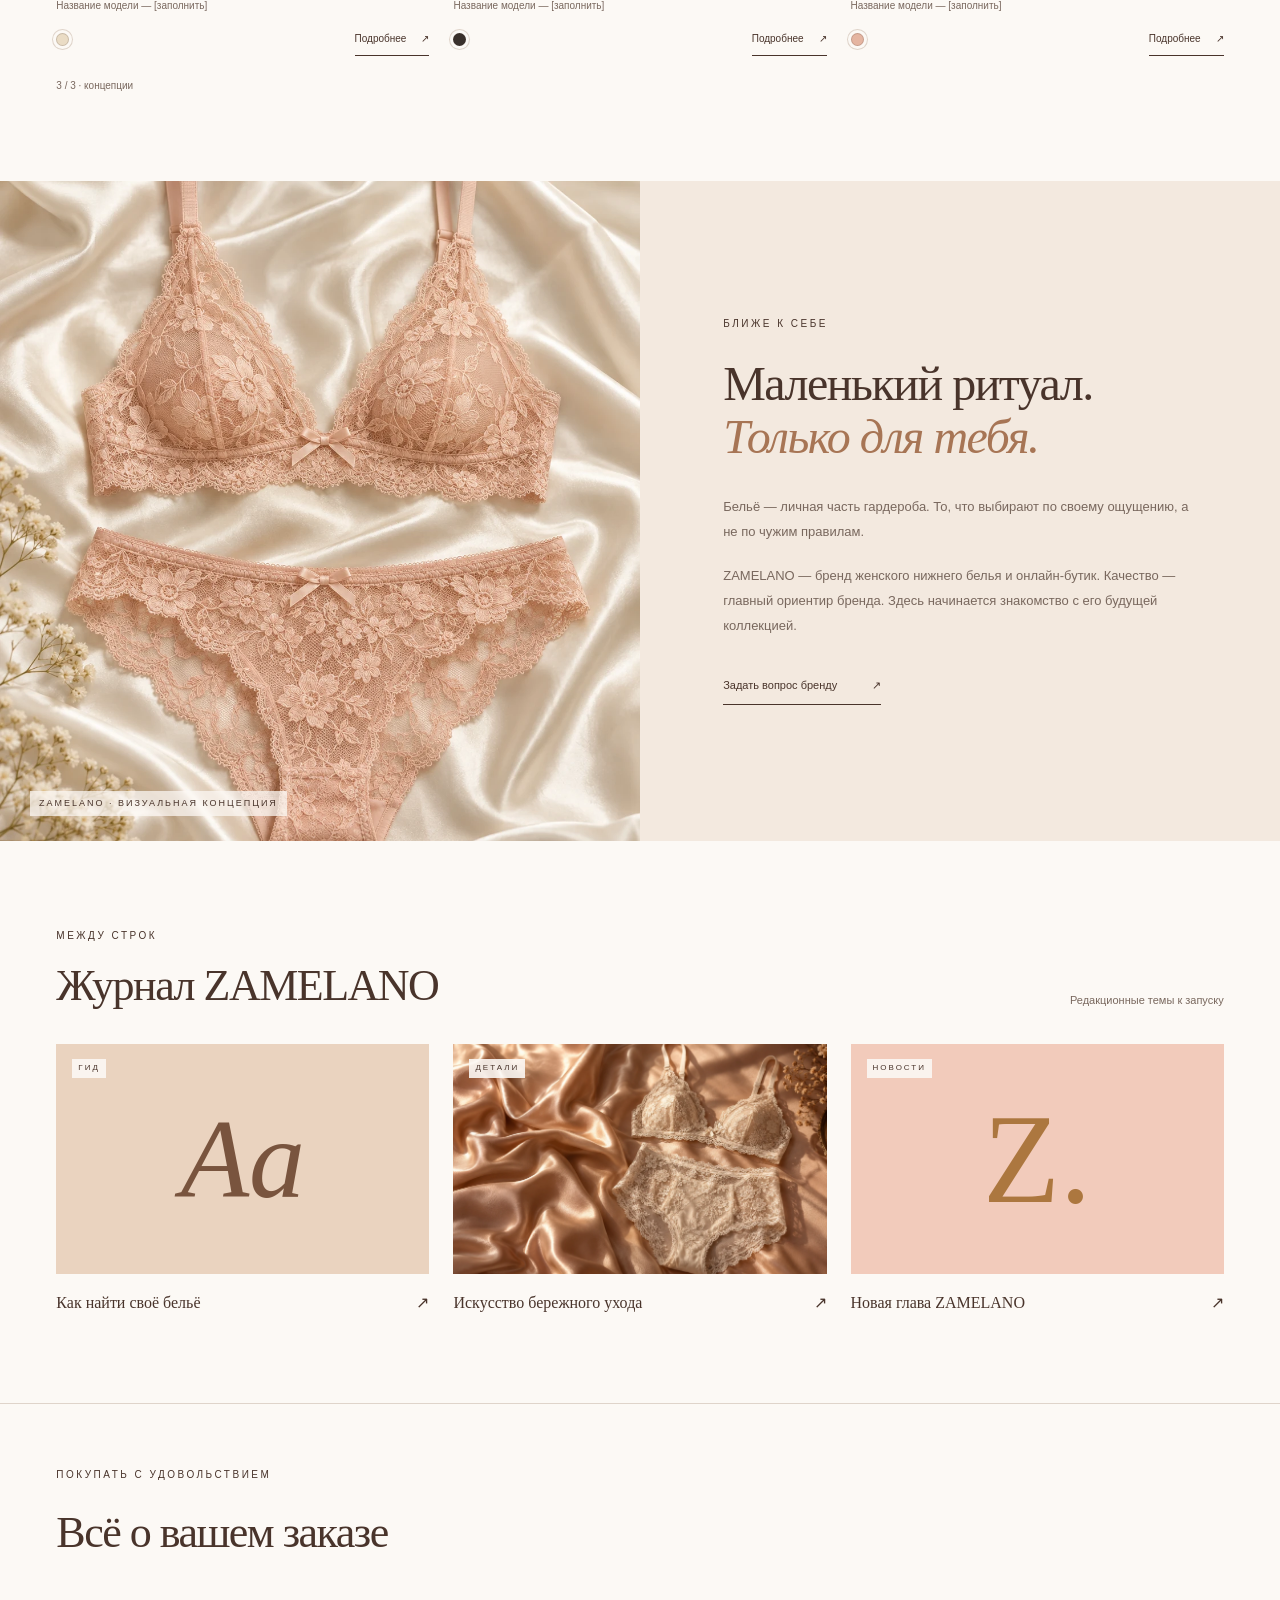
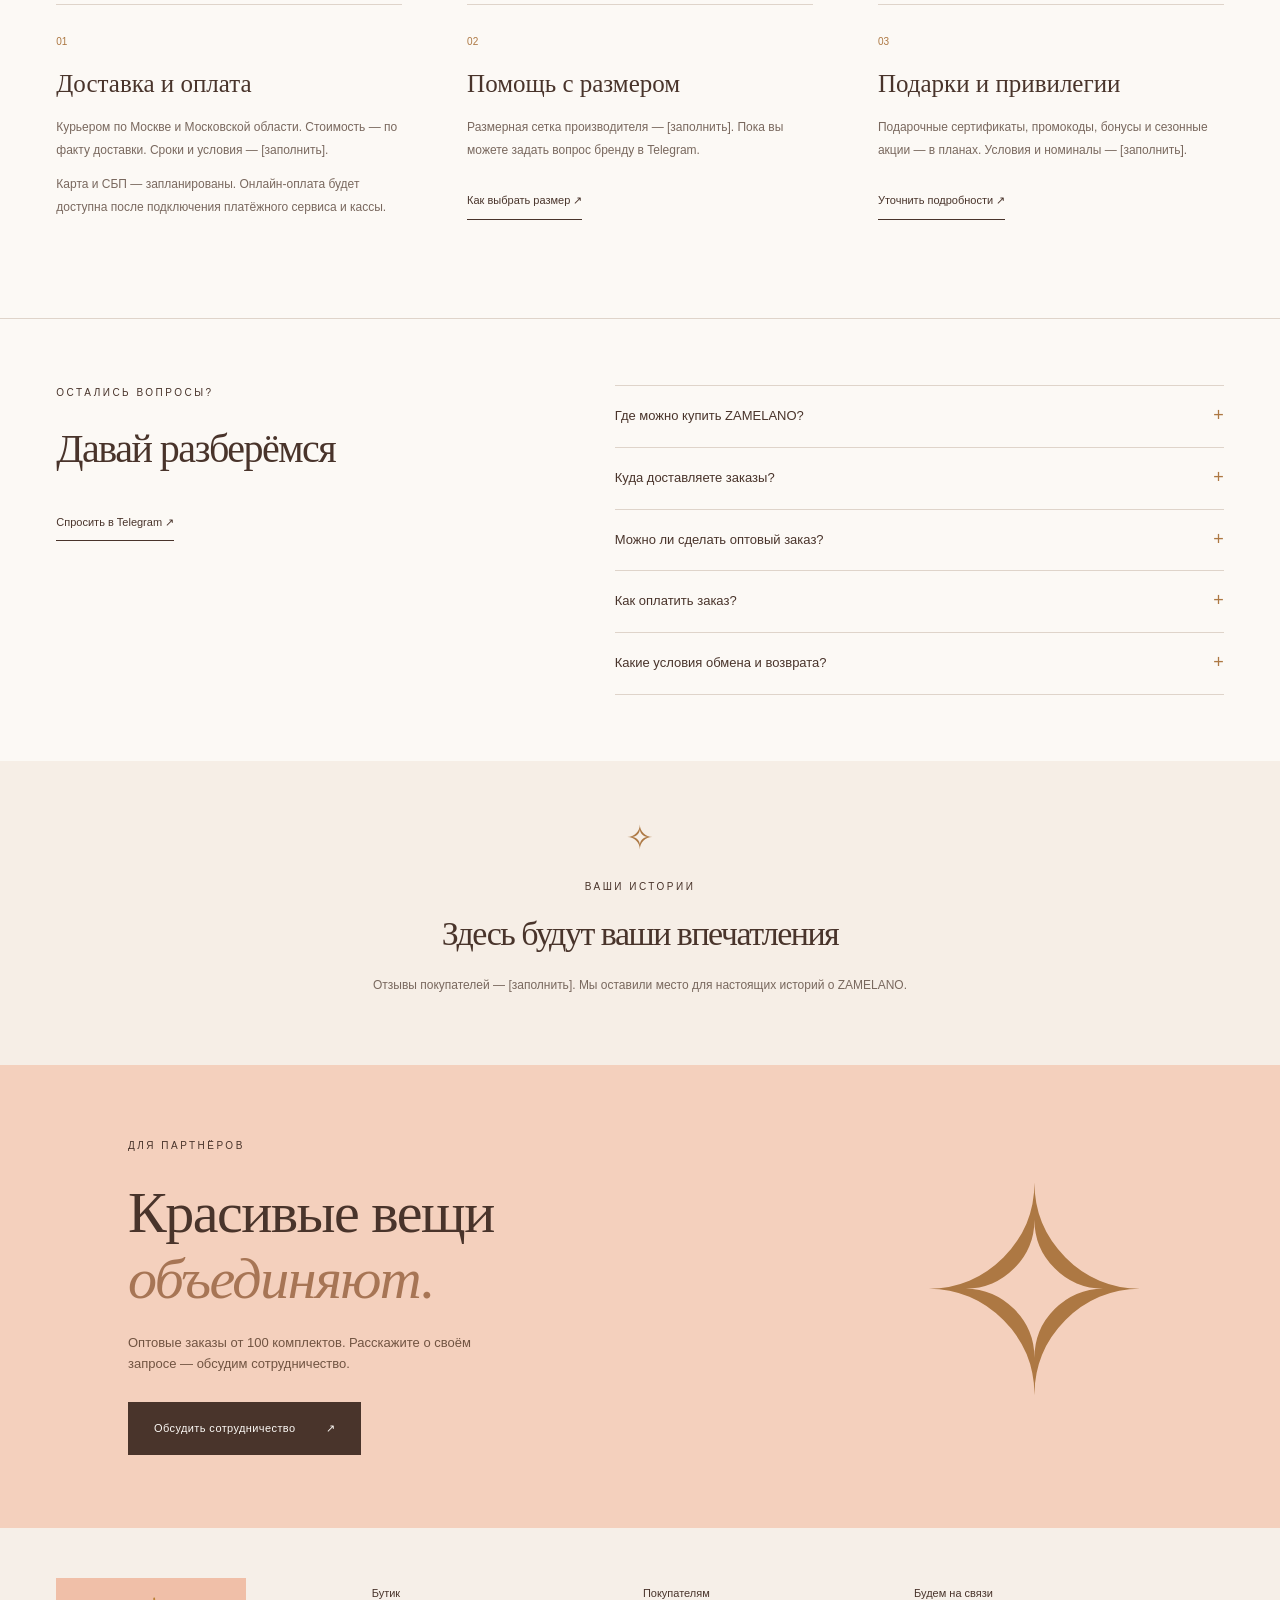
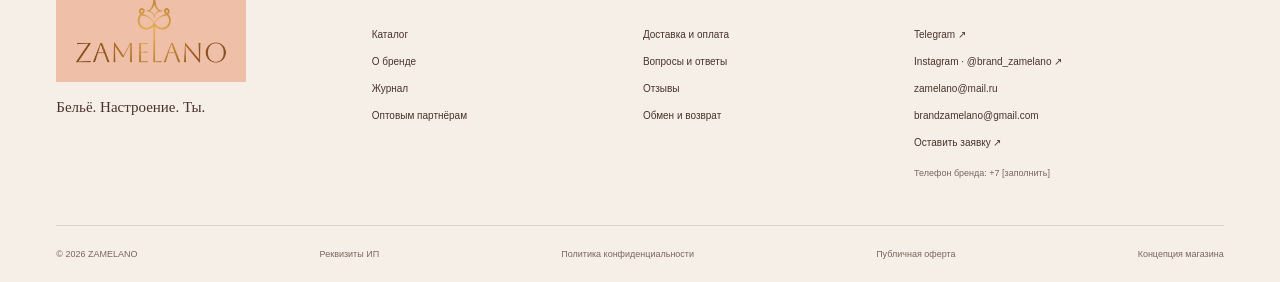
==== commit 630ef48c: "Refresh cached stylesheet for the footer logo fix" ====
--- a/site/index.html
+++ b/site/index.html
@@ -11,7 +11,7 @@
   <meta property="og:description" content="Красота начинается с ощущения. Познакомьтесь с концепцией ZAMELANO.">
   <meta property="og:type" content="website">
   <link rel="icon" href="assets/favicon.svg" type="image/svg+xml">
-  <link rel="stylesheet" href="styles.css">
+  <link rel="stylesheet" href="styles.css?v=c4d74d64cc14">
   <link rel="preload" href="assets/ivory.webp" as="image">
   <script src="app.js" defer></script>
 </head>
--- a/site/styles.css
+++ b/site/styles.css
@@ -1,7 +1,7 @@
-:root{--paper:#fcf9f5;--peach:#f4d0bd;--peach-light:#f9e8dd;--ink:#49342b;--muted:#79685e;--gold:#ad7843;--line:#dfd4ca;--serif:Georgia,'Times New Roman',serif;--sans:Arial,Helvetica,sans-serif}*{box-sizing:border-box}html{scroll-behavior:smooth;scroll-padding-top:110px}body{margin:0;background:var(--paper);color:var(--ink);font-family:var(--sans);font-size:14px;line-height:1.6}body.modal-open{overflow:hidden}button,input,select,textarea{font:inherit;color:inherit}button,a,input,select,textarea{-webkit-tap-highlight-color:transparent}button{cursor:pointer}a{color:inherit;text-decoration:none}button{border:0;background:none}img{max-width:100%;display:block}h1,h2,h3,p{margin-top:0}h1,h2{font-family:var(--serif);font-weight:400;line-height:1.09;letter-spacing:-1.5px}h2{font-size:44px;margin-bottom:24px}h3{font-weight:400;font-size:20px;line-height:1.35}em{font-weight:400;color:#a77555}svg{width:22px;height:22px;fill:none;stroke:currentColor;stroke-width:1.35;stroke-linecap:round;stroke-linejoin:round;flex:none}button:focus-visible,a:focus-visible,input:focus-visible,select:focus-visible,textarea:focus-visible,summary:focus-visible{outline:2px solid var(--gold);outline-offset:5px}button:disabled{opacity:.5;cursor:not-allowed}[hidden]{display:none!important}.sr-only{position:absolute;width:1px;height:1px;margin:-1px;overflow:hidden;clip:rect(0,0,0,0);white-space:nowrap}.svg-defs{position:absolute;width:0;height:0;overflow:hidden}.skip-link{position:fixed;top:-80px;left:20px;padding:10px;background:white;z-index:100}.skip-link:focus{top:10px}.announcement{background:var(--peach);display:flex;justify-content:space-between;gap:20px;padding:8px 4.4%;font-size:10px;letter-spacing:.7px}.announcement a{white-space:nowrap}.header{padding:21px 4.4%;height:95px;display:flex;align-items:center;justify-content:space-between;gap:30px;border-bottom:1px solid var(--line);background:var(--paper);position:sticky;top:0;z-index:20}.wordmark{font-family:var(--serif);font-size:29px;line-height:1;letter-spacing:4px;display:block;color:#916329}.wordmark span{display:block;font-family:var(--sans);font-size:8px;letter-spacing:5px;text-align:center;margin-top:9px;margin-left:-5px}.desktop-nav{display:flex;align-items:center;gap:29px;font-size:12px}.desktop-nav a{position:relative}.desktop-nav a:after{content:'';position:absolute;bottom:-4px;left:0;width:0;height:1px;background:var(--ink);transition:width .2s}.desktop-nav a:hover:after{width:100%}.header-actions{display:flex;gap:15px;align-items:center}.language{font-size:11px;white-space:nowrap;padding:6px 0}.language span{color:var(--muted);margin-left:3px}.icon-button{width:34px;height:36px;display:inline-flex;align-items:center;justify-content:center;position:relative;padding:5px}.count{font-size:9px;border-radius:50%;position:absolute;right:-3px;top:-1px;min-width:15px;height:15px;line-height:15px;text-align:center;background:var(--ink);color:var(--paper)}.mobile-menu{display:none}.hero{display:grid;grid-template-columns:44% 56%;max-width:1600px;margin:auto;min-height:650px;padding:42px 4.4% 38px}.hero-copy{padding:27px 20px 20px 0;display:flex;align-items:flex-start;flex-direction:column}.eyebrow{font-size:10px;letter-spacing:2.5px;margin-bottom:26px;font-weight:400}.hero h1{font-size:clamp(49px,5.3vw,82px);line-height:1.08;margin-bottom:26px;letter-spacing:-2.8px}.hero-description{font-size:13px;max-width:285px;line-height:1.9;color:var(--muted);margin-bottom:30px}.button{display:inline-flex;align-items:center;justify-content:space-between;gap:30px;padding:16px 25px;min-height:53px;font-size:11px;letter-spacing:.4px;border:1px solid transparent;transition:background .2s,transform .2s}.button:hover{transform:translateY(-2px)}.button.primary{color:var(--paper);background:var(--ink)}.button.primary:hover{background:#6d4b39}.button.secondary{border:1px solid var(--ink);background:transparent}.quiet-link{font-size:10px;margin-top:19px;letter-spacing:.3px;border-bottom:1px solid var(--line);padding-bottom:2px}.hero-foot{display:flex;align-items:center;gap:15px;margin-top:auto;padding-top:32px;font-size:10px;color:var(--muted)}.small-star{font-size:33px;color:var(--gold);line-height:1}.hero-visual{position:relative;overflow:hidden;border-radius:260px 260px 2px 2px;min-height:570px;background:#ead3be}.hero-visual>img{width:100%;height:100%;object-fit:cover;object-position:64% center;position:absolute}.image-caption{position:absolute;bottom:19px;left:25px;right:25px;color:#fff;display:flex;justify-content:space-between;font-size:9px;gap:15px;text-shadow:0 1px 4px #211309;background:#37211766;padding:7px 9px}.values-strip{display:flex;align-items:center;justify-content:center;gap:65px;border-top:1px solid var(--line);border-bottom:1px solid var(--line);padding:22px;font-family:var(--serif);font-size:20px;color:#6c5242}.separator{font-size:19px;color:var(--gold)}.section{padding:87px 4.4%;max-width:1600px;margin:auto}.section-heading{display:flex;align-items:flex-end;justify-content:space-between;gap:25px;margin-bottom:20px}.section-heading h2{margin-bottom:0}.section-heading .eyebrow{margin-bottom:18px}.text-button{display:inline-flex;align-items:center;gap:10px;font-size:11px;padding:8px 0;border-bottom:1px solid var(--ink)}.text-button svg{width:18px;height:18px}.catalog-note{font-size:10px;color:var(--muted);max-width:690px;margin-bottom:29px}.catalog-tools{display:flex;justify-content:space-between;align-items:center;gap:20px;margin-bottom:24px}.category-tabs{display:flex;gap:23px;flex-wrap:wrap}.tab{padding:0 0 8px;font-size:11px;color:var(--muted);border-bottom:1px solid transparent}.tab.active{color:var(--ink);border-color:var(--ink)}select{border:0;background:transparent;max-width:100%;padding:9px 19px 9px 3px;font-size:11px}.product-grid{display:grid;grid-template-columns:repeat(3,1fr);gap:24px}.product-card{min-width:0}.product-image-wrap{position:relative;height:410px;overflow:hidden;background:#e7d6c9;border-radius:180px 180px 2px 2px}.product-image-link{display:block;width:100%;height:100%;padding:0}.product-image-link>img{width:100%;height:100%;object-fit:cover;transition:transform .55s}.product-image-link:hover>img{transform:scale(1.04)}.product-card:first-child img{object-position:64% center}.favorite-button{position:absolute;right:18px;top:24px;border-radius:50%;width:35px;height:35px;background:#fcf9f5da;display:flex;align-items:center;justify-content:center}.favorite-button svg{width:17px;height:17px}.favorite-button.selected svg{fill:var(--ink)}.product-badge{position:absolute;bottom:14px;left:14px;font-size:9px;background:#fcf9f5e8;padding:4px 8px;color:var(--ink)}.product-info{display:flex;justify-content:space-between;align-items:flex-start;gap:14px;margin-top:17px}.product-name{font-size:14px;margin:0 0 3px;display:block;text-align:left;padding:0}.product-info p{font-size:10px;color:var(--muted);margin-bottom:9px}.product-price{font-size:11px;white-space:nowrap;padding-top:3px}.product-bottom{display:flex;justify-content:space-between;align-items:center;gap:10px}.swatch{display:block;width:13px;height:13px;border-radius:50%;border:1px solid #49342b33;box-shadow:0 0 0 3px var(--paper),0 0 0 4px #dfd4ca}.product-bottom .text-button{font-size:10px;gap:15px}.result-count{font-size:10px;color:var(--muted);margin:22px 0 0}.filter-panel{background:var(--peach-light);padding:24px;display:grid;grid-template-columns:repeat(5,1fr) auto;gap:20px;margin-bottom:24px}.filter-panel label span{display:block;font-size:10px;letter-spacing:.4px;margin-bottom:6px}.filter-panel select,.filter-panel input{width:100%;padding:9px 0;border-bottom:1px solid var(--line);outline-offset:2px}.filter-panel input{border:0;background:none;border-bottom:1px solid var(--line)}.filter-note{grid-column:1/-1;margin:0;font-size:10px;color:var(--muted)}.search-inline{display:flex;align-items:center;gap:15px;margin:15px 0 30px;padding:12px 0;border-bottom:1px solid var(--line)}.search-inline input{width:100%;border:0;background:none;padding:8px 0}.active-view{display:flex;align-items:center;justify-content:space-between;background:var(--peach-light);padding:12px 20px;margin-bottom:20px}.empty-state{grid-column:1/-1;text-align:center;padding:70px 20px;border:1px solid var(--line)}.empty-state h3{font-family:var(--serif);font-size:28px}.empty-state p{color:var(--muted);font-size:12px}.brand-section{display:grid;grid-template-columns:1fr 1fr;background:#f3e9df}.brand-image{position:relative;height:660px;overflow:hidden}.brand-image img{width:100%;height:100%;object-fit:cover;object-position:center 51%}.vertical-caption{position:absolute;bottom:25px;left:30px;font-size:9px;letter-spacing:2px;background:#fcf9f5bb;padding:5px 9px}.brand-copy{align-self:center;padding:65px 13%;max-width:720px}.brand-copy h2{font-size:48px;margin-bottom:32px}.brand-copy p:not(.eyebrow){color:var(--muted);font-size:13px;line-height:1.9;margin-bottom:20px}.underlined-link{display:inline-flex;align-items:center;justify-content:space-between;gap:35px;border-bottom:1px solid var(--ink);padding:9px 0;font-size:11px;background:none;margin-top:10px}.journal-grid{display:grid;grid-template-columns:repeat(3,1fr);gap:24px;margin-top:35px}.journal-card{text-align:left;padding:0;display:block}.journal-art{display:flex;position:relative;width:100%;height:230px;align-items:center;justify-content:center;overflow:hidden}.art-fit{background:#ead3bf;color:#79543e;font-family:var(--serif);font-style:italic;font-size:112px}.art-care img{width:100%;height:100%;object-fit:cover;object-position:35% 45%}.art-news{background:#f2cbbb;color:#ac773f;font-family:var(--serif);font-size:126px;font-weight:400}.journal-tag{font-family:var(--sans);font-style:normal;position:absolute;top:15px;left:16px;font-size:8px;letter-spacing:2px;padding:3px 6px;background:#fcf9f5e3;color:var(--ink)}.journal-bottom{font-size:16px;font-family:var(--serif);display:flex;justify-content:space-between;gap:15px;padding-top:16px}.subtle{font-size:11px;color:var(--muted)}.service-section{padding-top:63px;border-top:1px solid var(--line)}.service-grid{display:grid;grid-template-columns:repeat(3,1fr);gap:65px;padding-top:23px}.service-grid article{position:relative;border-top:1px solid var(--line);padding-top:29px}.service-number{color:var(--gold);font-size:10px;display:block;margin-bottom:17px}.service-grid h3{font-family:var(--serif);font-size:25px;margin-bottom:15px}.service-grid p{color:var(--muted);font-size:12px;line-height:1.9}.faq-section{display:grid;grid-template-columns:1fr 1.3fr;gap:90px;border-top:1px solid var(--line);padding-top:66px;padding-bottom:66px}.faq-section h2{font-size:40px}.faq-list{border-top:1px solid var(--line)}details{border-bottom:1px solid var(--line)}summary{cursor:pointer;list-style:none;display:flex;justify-content:space-between;gap:20px;padding:20px 0;font-size:13px}summary::-webkit-details-marker{display:none}summary:after{content:'+';font-size:18px;color:var(--gold);line-height:1}details[open] summary:after{content:'−'}details p{font-size:12px;color:var(--muted);padding:0 25px 16px 0;line-height:1.9;margin:0}.reviews-section{text-align:center;padding-top:60px;padding-bottom:70px;background:#f6eee6;max-width:none}.reviews-section .small-star{display:block;margin-bottom:25px}.reviews-section .eyebrow{margin-bottom:20px}.reviews-section h2{font-size:34px}.reviews-section p:last-child{font-size:12px;color:var(--muted);margin:0}.wholesale-section{background:var(--peach);padding:73px 10%;display:flex;justify-content:space-between;align-items:center;gap:40px}.wholesale-section>div{max-width:570px}.wholesale-section h2{font-size:58px;line-height:1.13;margin-bottom:22px}.wholesale-section p:not(.eyebrow){font-size:13px;max-width:370px;margin-bottom:27px;color:#715442}.wholesale-motif{font-family:var(--serif);font-size:280px;font-weight:normal;color:#ad7843;line-height:1}footer{padding:58px 4.4% 0;background:#f6efe8}.footer-main{display:grid;grid-template-columns:1.2fr 1fr 1fr 1.4fr;gap:50px;padding-bottom:45px}.footer-brand img{width:190px;mix-blend-mode:multiply;margin-top:-8px}.footer-brand p{font-family:var(--serif);font-size:15px;margin-top:13px}.footer-main h3{font-size:11px;margin-bottom:20px}.footer-main a,.footer-link{display:block;font-size:10px;line-height:2.7;text-align:left;padding:0}.footer-pending{display:block;font-size:9px;color:var(--muted);margin-top:10px}.footer-bottom{display:flex;justify-content:space-between;align-items:center;gap:16px;border-top:1px solid var(--line);padding:21px 0;font-size:9px;color:var(--muted)}.footer-bottom button{font-size:9px;padding:0}.footer-main a:hover,.footer-link:hover,.footer-bottom button:hover{text-decoration:underline}dialog{border:0;background:var(--paper);color:var(--ink);padding:40px;box-shadow:0 20px 80px #23140b40;max-height:94dvh;max-width:calc(100% - 36px);overflow:auto}dialog::backdrop{background:#281b1490;backdrop-filter:blur(3px)}.close-button{position:absolute;top:16px;right:17px;z-index:3;background:var(--paper);border-radius:50%}.product-dialog{width:930px;padding:0}.product-detail-grid{display:grid;grid-template-columns:1fr 1fr}.detail-image{height:650px;width:100%;object-fit:cover}.detail-copy{padding:50px 35px 35px}.detail-copy h2{font-size:36px;letter-spacing:-1px;margin:16px 0}.detail-copy .eyebrow{font-size:9px;letter-spacing:1.5px}.detail-copy p{font-size:12px;color:var(--muted)}.detail-price{font-size:17px!important;color:var(--ink)!important;margin:22px 0}.detail-fields{display:grid;grid-template-columns:1fr 1fr;gap:18px;margin:26px 0}.detail-fields label span{display:block;font-size:11px;margin-bottom:6px}.detail-fields select{width:100%;border-bottom:1px solid var(--line)}.detail-copy .button{width:100%;margin-top:20px}.detail-note{font-size:10px!important;margin-top:20px}.drawer{position:fixed;left:auto;right:0;top:0;bottom:0;margin:0;max-height:100dvh;height:100dvh;width:480px;max-width:100%;padding:30px}.drawer-heading{display:flex;justify-content:space-between;align-items:center;margin-bottom:25px;border-bottom:1px solid var(--line);padding-bottom:15px}.drawer-heading h2{font-size:34px;margin:0}.cart-line{display:grid;grid-template-columns:85px 1fr;gap:17px;padding:22px 0;border-bottom:1px solid var(--line)}.cart-line img{width:85px;height:115px;object-fit:cover}.cart-line h3{font-size:13px;margin-bottom:5px}.cart-line p{font-size:10px;color:var(--muted);margin-bottom:8px}.cart-line-bottom{display:flex;justify-content:space-between;align-items:center}.quantity-control{display:flex;align-items:center;border:1px solid var(--line)}.quantity-control button{width:27px;height:28px;padding:0}.quantity-control span{width:28px;text-align:center;font-size:11px}.remove-item{font-size:10px;text-decoration:underline}.cart-summary{margin-top:28px}.cart-total{display:flex;justify-content:space-between;font-size:14px}.cart-summary p{font-size:11px;color:var(--muted)}.cart-summary .button{width:100%;margin-top:20px}.cart-empty{padding:60px 0;text-align:center}.cart-empty svg{width:44px;height:44px;margin-bottom:20px}.cart-empty h3{font-family:var(--serif);font-size:29px}.cart-empty p{font-size:12px;color:var(--muted)}.request-dialog{width:640px;padding:47px}.request-dialog h2{font-size:38px}.form-grid{display:grid;grid-template-columns:1fr 1fr;gap:20px;margin:25px 0}.form-grid label>span{font-size:11px;display:block;margin-bottom:7px}.form-grid input,.form-grid textarea,.form-grid select{width:100%;border:1px solid var(--line);background:transparent;border-radius:0;padding:11px;font-size:12px}.full-width{grid-column:1/-1}.consent{display:flex;gap:10px;font-size:10px;align-items:flex-start}.consent input{margin:2px 0;accent-color:var(--ink)}.micro{font-size:9px;color:var(--muted);line-height:1.7;margin:14px 0 22px}.request-dialog .button{width:100%}.request-status{padding:15px;background:var(--peach-light);font-size:12px}.request-dialog #request-text{width:100%;border:1px solid var(--line);padding:15px;background:none;font-size:12px;resize:vertical}.request-buttons{display:flex;gap:10px;margin:18px 0}.request-buttons .button{padding:13px 17px;font-size:10px;justify-content:center}.content-dialog{width:740px;padding:55px}.content-dialog h2{font-size:39px}.content-dialog h3{font-family:var(--serif);font-size:23px;margin:26px 0 13px}.content-dialog p,.content-dialog li{font-size:13px;line-height:1.9;color:var(--muted)}.content-dialog dl{margin:20px 0}.content-dialog dt{font-size:10px;margin-top:15px;color:var(--muted)}.content-dialog dd{font-size:13px;margin-left:0;overflow-wrap:anywhere}.notice{background:var(--peach-light);padding:16px;margin:20px 0;font-size:11px!important}.menu-drawer nav{display:flex;flex-direction:column;gap:22px;font-family:var(--serif);font-size:25px}.toast{position:fixed;bottom:24px;left:50%;transform:translateX(-50%);z-index:100;background:var(--ink);color:var(--paper);font-size:12px;padding:15px 25px;max-width:90%;text-align:center;box-shadow:0 4px 25px #24160d30}.noscript{padding:25px;background:var(--peach)}
+:root{--paper:#fcf9f5;--peach:#f4d0bd;--peach-light:#f9e8dd;--ink:#49342b;--muted:#79685e;--gold:#ad7843;--line:#dfd4ca;--serif:Georgia,'Times New Roman',serif;--sans:Arial,Helvetica,sans-serif}*{box-sizing:border-box}html{scroll-behavior:smooth;scroll-padding-top:110px}body{margin:0;background:var(--paper);color:var(--ink);font-family:var(--sans);font-size:14px;line-height:1.6}body.modal-open{overflow:hidden}button,input,select,textarea{font:inherit;color:inherit}button,a,input,select,textarea{-webkit-tap-highlight-color:transparent}button{cursor:pointer}a{color:inherit;text-decoration:none}button{border:0;background:none}img{max-width:100%;display:block}h1,h2,h3,p{margin-top:0}h1,h2{font-family:var(--serif);font-weight:400;line-height:1.09;letter-spacing:-1.5px}h2{font-size:44px;margin-bottom:24px}h3{font-weight:400;font-size:20px;line-height:1.35}em{font-weight:400;color:#a77555}svg{width:22px;height:22px;fill:none;stroke:currentColor;stroke-width:1.35;stroke-linecap:round;stroke-linejoin:round;flex:none}button:focus-visible,a:focus-visible,input:focus-visible,select:focus-visible,textarea:focus-visible,summary:focus-visible{outline:2px solid var(--gold);outline-offset:5px}button:disabled{opacity:.5;cursor:not-allowed}[hidden]{display:none!important}.sr-only{position:absolute;width:1px;height:1px;margin:-1px;overflow:hidden;clip:rect(0,0,0,0);white-space:nowrap}.svg-defs{position:absolute;width:0;height:0;overflow:hidden}.skip-link{position:fixed;top:-80px;left:20px;padding:10px;background:white;z-index:100}.skip-link:focus{top:10px}.announcement{background:var(--peach);display:flex;justify-content:space-between;gap:20px;padding:8px 4.4%;font-size:10px;letter-spacing:.7px}.announcement a{white-space:nowrap}.header{padding:21px 4.4%;height:95px;display:flex;align-items:center;justify-content:space-between;gap:30px;border-bottom:1px solid var(--line);background:var(--paper);position:sticky;top:0;z-index:20}.wordmark{font-family:var(--serif);font-size:29px;line-height:1;letter-spacing:4px;display:block;color:#916329}.wordmark span{display:block;font-family:var(--sans);font-size:8px;letter-spacing:5px;text-align:center;margin-top:9px;margin-left:-5px}.desktop-nav{display:flex;align-items:center;gap:29px;font-size:12px}.desktop-nav a{position:relative}.desktop-nav a:after{content:'';position:absolute;bottom:-4px;left:0;width:0;height:1px;background:var(--ink);transition:width .2s}.desktop-nav a:hover:after{width:100%}.header-actions{display:flex;gap:15px;align-items:center}.language{font-size:11px;white-space:nowrap;padding:6px 0}.language span{color:var(--muted);margin-left:3px}.icon-button{width:34px;height:36px;display:inline-flex;align-items:center;justify-content:center;position:relative;padding:5px}.count{font-size:9px;border-radius:50%;position:absolute;right:-3px;top:-1px;min-width:15px;height:15px;line-height:15px;text-align:center;background:var(--ink);color:var(--paper)}.mobile-menu{display:none}.hero{display:grid;grid-template-columns:44% 56%;max-width:1600px;margin:auto;min-height:650px;padding:42px 4.4% 38px}.hero-copy{padding:27px 20px 20px 0;display:flex;align-items:flex-start;flex-direction:column}.eyebrow{font-size:10px;letter-spacing:2.5px;margin-bottom:26px;font-weight:400}.hero h1{font-size:clamp(49px,5.3vw,82px);line-height:1.08;margin-bottom:26px;letter-spacing:-2.8px}.hero-description{font-size:13px;max-width:285px;line-height:1.9;color:var(--muted);margin-bottom:30px}.button{display:inline-flex;align-items:center;justify-content:space-between;gap:30px;padding:16px 25px;min-height:53px;font-size:11px;letter-spacing:.4px;border:1px solid transparent;transition:background .2s,transform .2s}.button:hover{transform:translateY(-2px)}.button.primary{color:var(--paper);background:var(--ink)}.button.primary:hover{background:#6d4b39}.button.secondary{border:1px solid var(--ink);background:transparent}.quiet-link{font-size:10px;margin-top:19px;letter-spacing:.3px;border-bottom:1px solid var(--line);padding-bottom:2px}.hero-foot{display:flex;align-items:center;gap:15px;margin-top:auto;padding-top:32px;font-size:10px;color:var(--muted)}.small-star{font-size:33px;color:var(--gold);line-height:1}.hero-visual{position:relative;overflow:hidden;border-radius:24px;min-height:570px;background:#ead3be}.hero-visual>img{width:100%;height:100%;object-fit:cover;object-position:64% center;position:absolute}.image-caption{position:absolute;bottom:19px;left:25px;right:25px;color:#fff;display:flex;justify-content:space-between;font-size:9px;gap:15px;text-shadow:0 1px 4px #211309;background:#37211766;padding:7px 9px}.values-strip{display:flex;align-items:center;justify-content:center;gap:65px;border-top:1px solid var(--line);border-bottom:1px solid var(--line);padding:22px;font-family:var(--serif);font-size:20px;color:#6c5242}.separator{font-size:19px;color:var(--gold)}.section{padding:87px 4.4%;max-width:1600px;margin:auto}.section-heading{display:flex;align-items:flex-end;justify-content:space-between;gap:25px;margin-bottom:20px}.section-heading h2{margin-bottom:0}.section-heading .eyebrow{margin-bottom:18px}.text-button{display:inline-flex;align-items:center;gap:10px;font-size:11px;padding:8px 0;border-bottom:1px solid var(--ink)}.text-button svg{width:18px;height:18px}.catalog-note{font-size:10px;color:var(--muted);max-width:690px;margin-bottom:29px}.catalog-tools{display:flex;justify-content:space-between;align-items:center;gap:20px;margin-bottom:24px}.category-tabs{display:flex;gap:23px;flex-wrap:wrap}.tab{padding:0 0 8px;font-size:11px;color:var(--muted);border-bottom:1px solid transparent}.tab.active{color:var(--ink);border-color:var(--ink)}select{border:0;background:transparent;max-width:100%;padding:9px 19px 9px 3px;font-size:11px}.product-grid{display:grid;grid-template-columns:repeat(3,1fr);gap:24px}.product-card{min-width:0}.product-image-wrap{position:relative;height:410px;overflow:hidden;background:#e7d6c9;border-radius:20px}.product-image-link{display:block;width:100%;height:100%;padding:0}.product-image-link>img{width:100%;height:100%;object-fit:cover;transition:transform .55s}.product-image-link:hover>img{transform:scale(1.04)}.product-card:first-child img{object-position:64% center}.favorite-button{position:absolute;right:18px;top:24px;border-radius:50%;width:35px;height:35px;background:#fcf9f5da;display:flex;align-items:center;justify-content:center}.favorite-button svg{width:17px;height:17px}.favorite-button.selected svg{fill:var(--ink)}.product-badge{position:absolute;bottom:14px;left:14px;font-size:9px;background:#fcf9f5e8;padding:4px 8px;color:var(--ink)}.product-info{display:flex;justify-content:space-between;align-items:flex-start;gap:14px;margin-top:17px}.product-name{font-size:14px;margin:0 0 3px;display:block;text-align:left;padding:0}.product-info p{font-size:10px;color:var(--muted);margin-bottom:9px}.product-price{font-size:11px;white-space:nowrap;padding-top:3px}.product-bottom{display:flex;justify-content:space-between;align-items:center;gap:10px}.swatch{display:block;width:13px;height:13px;border-radius:50%;border:1px solid #49342b33;box-shadow:0 0 0 3px var(--paper),0 0 0 4px #dfd4ca}.product-bottom .text-button{font-size:10px;gap:15px}.result-count{font-size:10px;color:var(--muted);margin:22px 0 0}.filter-panel{background:var(--peach-light);padding:24px;display:grid;grid-template-columns:repeat(5,1fr) auto;gap:20px;margin-bottom:24px}.filter-panel label span{display:block;font-size:10px;letter-spacing:.4px;margin-bottom:6px}.filter-panel select,.filter-panel input{width:100%;padding:9px 0;border-bottom:1px solid var(--line);outline-offset:2px}.filter-panel input{border:0;background:none;border-bottom:1px solid var(--line)}.filter-note{grid-column:1/-1;margin:0;font-size:10px;color:var(--muted)}.search-inline{display:flex;align-items:center;gap:15px;margin:15px 0 30px;padding:12px 0;border-bottom:1px solid var(--line)}.search-inline input{width:100%;border:0;background:none;padding:8px 0}.active-view{display:flex;align-items:center;justify-content:space-between;background:var(--peach-light);padding:12px 20px;margin-bottom:20px}.empty-state{grid-column:1/-1;text-align:center;padding:70px 20px;border:1px solid var(--line)}.empty-state h3{font-family:var(--serif);font-size:28px}.empty-state p{color:var(--muted);font-size:12px}.brand-section{display:grid;grid-template-columns:1fr 1fr;background:#f3e9df}.brand-image{position:relative;height:660px;overflow:hidden}.brand-image img{width:100%;height:100%;object-fit:cover;object-position:center 51%}.vertical-caption{position:absolute;bottom:25px;left:30px;font-size:9px;letter-spacing:2px;background:#fcf9f5bb;padding:5px 9px}.brand-copy{align-self:center;padding:65px 13%;max-width:720px}.brand-copy h2{font-size:48px;margin-bottom:32px}.brand-copy p:not(.eyebrow){color:var(--muted);font-size:13px;line-height:1.9;margin-bottom:20px}.underlined-link{display:inline-flex;align-items:center;justify-content:space-between;gap:35px;border-bottom:1px solid var(--ink);padding:9px 0;font-size:11px;background:none;margin-top:10px}.journal-grid{display:grid;grid-template-columns:repeat(3,1fr);gap:24px;margin-top:35px}.journal-card{text-align:left;padding:0;display:block}.journal-art{display:flex;position:relative;width:100%;height:230px;align-items:center;justify-content:center;overflow:hidden}.art-fit{background:#ead3bf;color:#79543e;font-family:var(--serif);font-style:italic;font-size:112px}.art-care img{width:100%;height:100%;object-fit:cover;object-position:35% 45%}.art-news{background:#f2cbbb;color:#ac773f;font-family:var(--serif);font-size:126px;font-weight:400}.journal-tag{font-family:var(--sans);font-style:normal;position:absolute;top:15px;left:16px;font-size:8px;letter-spacing:2px;padding:3px 6px;background:#fcf9f5e3;color:var(--ink)}.journal-bottom{font-size:16px;font-family:var(--serif);display:flex;justify-content:space-between;gap:15px;padding-top:16px}.subtle{font-size:11px;color:var(--muted)}.service-section{padding-top:63px;border-top:1px solid var(--line)}.service-grid{display:grid;grid-template-columns:repeat(3,1fr);gap:65px;padding-top:23px}.service-grid article{position:relative;border-top:1px solid var(--line);padding-top:29px}.service-number{color:var(--gold);font-size:10px;display:block;margin-bottom:17px}.service-grid h3{font-family:var(--serif);font-size:25px;margin-bottom:15px}.service-grid p{color:var(--muted);font-size:12px;line-height:1.9}.faq-section{display:grid;grid-template-columns:1fr 1.3fr;gap:90px;border-top:1px solid var(--line);padding-top:66px;padding-bottom:66px}.faq-section h2{font-size:40px}.faq-list{border-top:1px solid var(--line)}details{border-bottom:1px solid var(--line)}summary{cursor:pointer;list-style:none;display:flex;justify-content:space-between;gap:20px;padding:20px 0;font-size:13px}summary::-webkit-details-marker{display:none}summary:after{content:'+';font-size:18px;color:var(--gold);line-height:1}details[open] summary:after{content:'−'}details p{font-size:12px;color:var(--muted);padding:0 25px 16px 0;line-height:1.9;margin:0}.reviews-section{text-align:center;padding-top:60px;padding-bottom:70px;background:#f6eee6;max-width:none}.reviews-section .small-star{display:block;margin-bottom:25px}.reviews-section .eyebrow{margin-bottom:20px}.reviews-section h2{font-size:34px}.reviews-section p:last-child{font-size:12px;color:var(--muted);margin:0}.wholesale-section{background:var(--peach);padding:73px 10%;display:flex;justify-content:space-between;align-items:center;gap:40px}.wholesale-section>div{max-width:570px}.wholesale-section h2{font-size:58px;line-height:1.13;margin-bottom:22px}.wholesale-section p:not(.eyebrow){font-size:13px;max-width:370px;margin-bottom:27px;color:#715442}.wholesale-motif{font-family:var(--serif);font-size:280px;font-weight:normal;color:#ad7843;line-height:1}footer{padding:58px 4.4% 0;background:#f6efe8}.footer-main{display:grid;grid-template-columns:1.2fr 1fr 1fr 1.4fr;gap:50px;padding-bottom:45px}.footer-brand img{width:190px;height:auto;object-fit:contain;mix-blend-mode:multiply;margin-top:-8px}.footer-brand p{font-family:var(--serif);font-size:15px;margin-top:13px}.footer-main h3{font-size:11px;margin-bottom:20px}.footer-main a,.footer-link{display:block;font-size:10px;line-height:2.7;text-align:left;padding:0}.footer-pending{display:block;font-size:9px;color:var(--muted);margin-top:10px}.footer-bottom{display:flex;justify-content:space-between;align-items:center;gap:16px;border-top:1px solid var(--line);padding:21px 0;font-size:9px;color:var(--muted)}.footer-bottom button{font-size:9px;padding:0}.footer-main a:hover,.footer-link:hover,.footer-bottom button:hover{text-decoration:underline}dialog{border:0;background:var(--paper);color:var(--ink);padding:40px;box-shadow:0 20px 80px #23140b40;max-height:94dvh;max-width:calc(100% - 36px);overflow:auto}dialog::backdrop{background:#281b1490;backdrop-filter:blur(3px)}.close-button{position:absolute;top:16px;right:17px;z-index:3;background:var(--paper);border-radius:50%}.product-dialog{width:930px;padding:0}.product-detail-grid{display:grid;grid-template-columns:1fr 1fr}.detail-image{height:650px;width:100%;object-fit:cover}.detail-copy{padding:50px 35px 35px}.detail-copy h2{font-size:36px;letter-spacing:-1px;margin:16px 0}.detail-copy .eyebrow{font-size:9px;letter-spacing:1.5px}.detail-copy p{font-size:12px;color:var(--muted)}.detail-price{font-size:17px!important;color:var(--ink)!important;margin:22px 0}.detail-fields{display:grid;grid-template-columns:1fr 1fr;gap:18px;margin:26px 0}.detail-fields label span{display:block;font-size:11px;margin-bottom:6px}.detail-fields select{width:100%;border-bottom:1px solid var(--line)}.detail-copy .button{width:100%;margin-top:20px}.detail-note{font-size:10px!important;margin-top:20px}.drawer{position:fixed;left:auto;right:0;top:0;bottom:0;margin:0;max-height:100dvh;height:100dvh;width:480px;max-width:100%;padding:30px}.drawer-heading{display:flex;justify-content:space-between;align-items:center;margin-bottom:25px;border-bottom:1px solid var(--line);padding-bottom:15px}.drawer-heading h2{font-size:34px;margin:0}.cart-line{display:grid;grid-template-columns:85px 1fr;gap:17px;padding:22px 0;border-bottom:1px solid var(--line)}.cart-line img{width:85px;height:115px;object-fit:cover}.cart-line h3{font-size:13px;margin-bottom:5px}.cart-line p{font-size:10px;color:var(--muted);margin-bottom:8px}.cart-line-bottom{display:flex;justify-content:space-between;align-items:center}.quantity-control{display:flex;align-items:center;border:1px solid var(--line)}.quantity-control button{width:27px;height:28px;padding:0}.quantity-control span{width:28px;text-align:center;font-size:11px}.remove-item{font-size:10px;text-decoration:underline}.cart-summary{margin-top:28px}.cart-total{display:flex;justify-content:space-between;font-size:14px}.cart-summary p{font-size:11px;color:var(--muted)}.cart-summary .button{width:100%;margin-top:20px}.cart-empty{padding:60px 0;text-align:center}.cart-empty svg{width:44px;height:44px;margin-bottom:20px}.cart-empty h3{font-family:var(--serif);font-size:29px}.cart-empty p{font-size:12px;color:var(--muted)}.request-dialog{width:640px;padding:47px}.request-dialog h2{font-size:38px}.form-grid{display:grid;grid-template-columns:1fr 1fr;gap:20px;margin:25px 0}.form-grid label>span{font-size:11px;display:block;margin-bottom:7px}.form-grid input,.form-grid textarea,.form-grid select{width:100%;border:1px solid var(--line);background:transparent;border-radius:0;padding:11px;font-size:12px}.full-width{grid-column:1/-1}.consent{display:flex;gap:10px;font-size:10px;align-items:flex-start}.consent input{margin:2px 0;accent-color:var(--ink)}.micro{font-size:9px;color:var(--muted);line-height:1.7;margin:14px 0 22px}.request-dialog .button{width:100%}.request-status{padding:15px;background:var(--peach-light);font-size:12px}.request-dialog #request-text{width:100%;border:1px solid var(--line);padding:15px;background:none;font-size:12px;resize:vertical}.request-buttons{display:flex;gap:10px;margin:18px 0}.request-buttons .button{padding:13px 17px;font-size:10px;justify-content:center}.content-dialog{width:740px;padding:55px}.content-dialog h2{font-size:39px}.content-dialog h3{font-family:var(--serif);font-size:23px;margin:26px 0 13px}.content-dialog p,.content-dialog li{font-size:13px;line-height:1.9;color:var(--muted)}.content-dialog dl{margin:20px 0}.content-dialog dt{font-size:10px;margin-top:15px;color:var(--muted)}.content-dialog dd{font-size:13px;margin-left:0;overflow-wrap:anywhere}.notice{background:var(--peach-light);padding:16px;margin:20px 0;font-size:11px!important}.menu-drawer nav{display:flex;flex-direction:column;gap:22px;font-family:var(--serif);font-size:25px}.toast{position:fixed;bottom:24px;left:50%;transform:translateX(-50%);z-index:100;background:var(--ink);color:var(--paper);font-size:12px;padding:15px 25px;max-width:90%;text-align:center;box-shadow:0 4px 25px #24160d30}.noscript{padding:25px;background:var(--peach)}
 @media(min-width:1600px){.header,.announcement{padding-left:max(4.4%,calc((100vw - 1460px)/2));padding-right:max(4.4%,calc((100vw - 1460px)/2))}.brand-image{height:740px}.hero{min-height:745px}.hero-visual{min-height:650px}}
 @media(max-width:1100px){.desktop-nav{gap:18px;font-size:11px}.header-actions{gap:10px}.wordmark{font-size:25px}.hero{min-height:590px}.hero-visual{min-height:515px}.hero h1{font-size:58px}.product-image-wrap{height:350px}.brand-copy{padding:50px 10%}.brand-copy h2{font-size:40px}.brand-image{height:590px}.values-strip{gap:35px}.service-grid{gap:35px}.filter-panel{grid-template-columns:repeat(3,1fr)}.faq-section{gap:45px}.footer-main{gap:25px}.hero-foot{padding-top:24px}}
-@media(max-width:850px){.desktop-nav{display:none}.mobile-menu{display:inline-flex}.header{height:80px;padding:18px 5%;gap:20px}.announcement{padding:8px 5%;font-size:9px}.announcement>a{display:none}.hero{padding:30px 5% 30px;min-height:550px;grid-template-columns:46% 54%}.hero h1{font-size:clamp(39px,6.5vw,56px);letter-spacing:-2px}.hero-copy{padding:22px 17px 0 0}.hero-visual{min-height:480px;border-radius:200px 200px 0 0}.hero-description{font-size:11px}.eyebrow{font-size:9px;letter-spacing:1.8px}.hero .button{padding:14px 17px;gap:20px;font-size:10px}.hero-foot{font-size:9px}.image-caption{left:15px;right:15px;font-size:8px;bottom:12px}.image-caption span:last-child{display:none}.values-strip{gap:25px;font-size:16px;padding:18px}.section{padding:65px 5%}h2{font-size:36px}.section-heading{align-items:center}.catalog-tools{align-items:flex-start}.category-tabs{gap:12px}.tab{font-size:10px}.sort-label{min-width:130px}.product-grid{gap:17px}.product-image-wrap{height:290px}.product-name{font-size:12px}.product-price{font-size:10px}.product-info{gap:6px;flex-wrap:wrap}.product-info p{font-size:9px}.product-bottom .text-button{font-size:9px}.brand-image{height:500px}.brand-copy{padding:40px 9%}.brand-copy h2{font-size:33px;letter-spacing:-1px}.brand-copy p:not(.eyebrow){font-size:11px}.journal-art{height:185px}.journal-grid{gap:17px}.journal-bottom{font-size:14px}.journal-section .section-heading>.subtle{font-size:9px;max-width:140px;text-align:right}.service-grid{gap:25px}.service-grid h3{font-size:22px}.service-grid p{font-size:11px}.faq-section{gap:35px}.faq-section h2{font-size:32px}.wholesale-section{padding:65px 8%}.wholesale-section h2{font-size:48px}.wholesale-motif{font-size:195px}.footer-main{grid-template-columns:1fr 1fr;row-gap:35px}.footer-bottom{flex-wrap:wrap;justify-content:flex-start;column-gap:22px}.product-detail-grid{grid-template-columns:1fr 1fr}.detail-image{height:600px}.detail-copy{padding:48px 25px 25px}.detail-copy h2{font-size:30px}.detail-fields{grid-template-columns:1fr;gap:12px}}
-@media(max-width:600px){html{scroll-padding-top:78px}.announcement{font-size:8px;letter-spacing:.2px;justify-content:center;text-align:center}.header{padding:14px 5%;height:74px;gap:12px}.wordmark{font-size:22px;letter-spacing:2.4px}.wordmark span{font-size:6px;letter-spacing:3.5px;margin-top:7px}.header-actions{gap:8px}.header-actions .icon-button{width:25px;height:30px;padding:3px}.header-actions svg{width:19px;height:19px}.language{font-size:9px}.language span{margin-left:0}.favorites-open{display:none!important}.count{font-size:8px;min-width:12px;height:12px;line-height:12px;right:-5px;top:0}.hero{display:flex;flex-direction:column;padding:0;min-height:0;position:relative}.hero-copy{padding:35px 6% 35px;position:relative;z-index:1;align-items:flex-start}.hero h1{font-size:53px;line-height:1.04;letter-spacing:-2px;margin-bottom:20px}.hero .eyebrow{margin-bottom:19px}.hero-description{max-width:265px;font-size:12px;margin-bottom:23px}.hero .button{padding:14px 23px;min-height:48px;font-size:11px}.hero .quiet-link{margin-top:15px}.hero-foot{position:absolute;right:6%;bottom:38px;max-width:110px;line-height:1.7;gap:7px;align-items:flex-start}.hero-foot .small-star{font-size:22px}.hero-visual{min-height:350px;height:350px;margin:0 5% 26px;border-radius:190px 190px 0 0}.hero-visual img{object-position:64% 60%}.values-strip{justify-content:space-around;gap:10px;font-size:13px;padding:16px 5%}.values-strip .separator{font-size:12px}.values-strip>span:nth-child(3){max-width:95px;text-align:center}.section{padding:51px 5%}h2{font-size:33px;letter-spacing:-1px}.section-heading{align-items:flex-end;gap:18px;margin-bottom:16px}.section-heading h2{font-size:33px;max-width:270px}.section-heading .eyebrow{margin-bottom:15px}.section-heading .text-button{font-size:10px;flex-shrink:0}.catalog-note{font-size:9px;line-height:1.8;margin-bottom:24px}.catalog-tools{flex-direction:column;gap:10px;margin-bottom:21px}.category-tabs{gap:12px 16px}.tab{font-size:10px}.sort-label{align-self:flex-end}.sort-label select{font-size:10px;padding:3px 17px 3px 0}.product-grid{grid-template-columns:repeat(2,1fr);gap:25px 13px}.product-card:nth-child(3){grid-column:1/-1;max-width:calc(50% - 7px)}.product-image-wrap{height:250px;border-radius:120px 120px 0 0}.favorite-button{top:18px;right:12px;width:28px;height:28px}.favorite-button svg{width:14px;height:14px}.product-badge{bottom:10px;left:8px;font-size:8px;padding:3px 5px}.product-info{margin-top:13px;display:block}.product-name{font-size:12px}.product-info p{font-size:9px;margin-bottom:6px}.product-price{display:block;font-size:10px;margin-bottom:11px;padding-top:0}.product-bottom .text-button{font-size:9px;padding:5px 0;gap:5px}.swatch{width:10px;height:10px;margin-left:3px}.result-count{font-size:9px}.filter-panel{grid-template-columns:1fr 1fr;gap:17px;padding:20px 16px}.filter-panel .text-button{align-self:end}.brand-section{display:flex;flex-direction:column}.brand-image{height:400px;order:2}.brand-copy{padding:48px 7%;max-width:none;order:1}.brand-copy h2{font-size:38px}.brand-copy p:not(.eyebrow){font-size:12px;max-width:360px}.brand-copy .eyebrow{margin-bottom:20px}.journal-section .section-heading{display:block}.journal-section .section-heading>.subtle{display:block;text-align:left;max-width:none;margin-top:14px}.journal-grid{grid-template-columns:1fr;gap:30px;margin-top:26px}.journal-art{height:210px}.journal-card{display:block}.journal-bottom{font-size:19px;padding-top:12px}.art-fit{font-size:115px}.art-news{font-size:130px}.service-grid{grid-template-columns:1fr;gap:32px;padding-top:10px}.service-grid article{padding-top:21px}.service-grid h3{font-size:26px}.service-grid p{font-size:12px;max-width:420px}.service-number{margin-bottom:15px}.faq-section{grid-template-columns:1fr;gap:28px}.faq-section h2{font-size:34px}.faq-section .eyebrow{margin-bottom:20px}.faq-section .underlined-link{margin-top:0}.faq-list summary{font-size:12px;padding:19px 0}.reviews-section h2{font-size:29px;max-width:300px;margin-left:auto;margin-right:auto}.reviews-section p:last-child{font-size:11px;max-width:330px;margin:auto}.wholesale-section{padding:49px 7%;position:relative;overflow:hidden}.wholesale-section h2{font-size:45px}.wholesale-section>div{z-index:1}.wholesale-section p:not(.eyebrow){font-size:12px;max-width:265px}.wholesale-section .eyebrow{margin-bottom:20px}.wholesale-motif{position:absolute;right:-12px;top:10px;font-size:240px;opacity:.17}.wholesale-section .button{font-size:10px;padding:15px 20px}footer{padding:40px 6% 0}.footer-main{gap:30px 18px;grid-template-columns:1fr 1fr}.footer-brand img{width:150px;margin-left:-8px}.footer-brand p{font-size:13px}.footer-main h3{font-size:11px}.footer-main a,.footer-link{font-size:10px;overflow-wrap:anywhere;line-height:2.4}.footer-main>div:last-child{grid-column:1/-1}.footer-bottom{font-size:8px;gap:14px 22px;padding:22px 0}.footer-bottom button{font-size:8px}.content-dialog,.request-dialog{padding:44px 23px 30px;max-width:calc(100% - 24px)}.content-dialog h2,.request-dialog h2{font-size:32px}.content-dialog p,.content-dialog li{font-size:12px}.form-grid{grid-template-columns:1fr;gap:17px}.full-width{grid-column:auto}.request-dialog .eyebrow{font-size:9px}.request-buttons{flex-direction:column;gap:10px}.drawer{padding:25px 21px}.product-dialog{max-width:calc(100% - 20px)}.product-detail-grid{grid-template-columns:1fr}.detail-image{height:315px;object-position:center 54%}.detail-copy{padding:28px 24px}.detail-copy h2{font-size:32px}.detail-fields{grid-template-columns:1fr 1fr}.close-button{top:10px;right:10px}.toast{bottom:15px;font-size:11px;width:max-content;max-width:90%}}
+@media(max-width:850px){.desktop-nav{display:none}.mobile-menu{display:inline-flex}.header{height:80px;padding:18px 5%;gap:20px}.announcement{padding:8px 5%;font-size:9px}.announcement>a{display:none}.hero{padding:30px 5% 30px;min-height:550px;grid-template-columns:46% 54%}.hero h1{font-size:clamp(39px,6.5vw,56px);letter-spacing:-2px}.hero-copy{padding:22px 17px 0 0}.hero-visual{min-height:480px;border-radius:24px}.hero-description{font-size:11px}.eyebrow{font-size:9px;letter-spacing:1.8px}.hero .button{padding:14px 17px;gap:20px;font-size:10px}.hero-foot{font-size:9px}.image-caption{left:15px;right:15px;font-size:8px;bottom:12px}.image-caption span:last-child{display:none}.values-strip{gap:25px;font-size:16px;padding:18px}.section{padding:65px 5%}h2{font-size:36px}.section-heading{align-items:center}.catalog-tools{align-items:flex-start}.category-tabs{gap:12px}.tab{font-size:10px}.sort-label{min-width:130px}.product-grid{gap:17px}.product-image-wrap{height:290px}.product-name{font-size:12px}.product-price{font-size:10px}.product-info{gap:6px;flex-wrap:wrap}.product-info p{font-size:9px}.product-bottom .text-button{font-size:9px}.brand-image{height:500px}.brand-copy{padding:40px 9%}.brand-copy h2{font-size:33px;letter-spacing:-1px}.brand-copy p:not(.eyebrow){font-size:11px}.journal-art{height:185px}.journal-grid{gap:17px}.journal-bottom{font-size:14px}.journal-section .section-heading>.subtle{font-size:9px;max-width:140px;text-align:right}.service-grid{gap:25px}.service-grid h3{font-size:22px}.service-grid p{font-size:11px}.faq-section{gap:35px}.faq-section h2{font-size:32px}.wholesale-section{padding:65px 8%}.wholesale-section h2{font-size:48px}.wholesale-motif{font-size:195px}.footer-main{grid-template-columns:1fr 1fr;row-gap:35px}.footer-bottom{flex-wrap:wrap;justify-content:flex-start;column-gap:22px}.product-detail-grid{grid-template-columns:1fr 1fr}.detail-image{height:600px}.detail-copy{padding:48px 25px 25px}.detail-copy h2{font-size:30px}.detail-fields{grid-template-columns:1fr;gap:12px}}
+@media(max-width:600px){html{scroll-padding-top:78px}.announcement{font-size:8px;letter-spacing:.2px;justify-content:center;text-align:center}.header{padding:14px 5%;height:74px;gap:12px}.wordmark{font-size:22px;letter-spacing:2.4px}.wordmark span{font-size:6px;letter-spacing:3.5px;margin-top:7px}.header-actions{gap:8px}.header-actions .icon-button{width:25px;height:30px;padding:3px}.header-actions svg{width:19px;height:19px}.language{font-size:9px}.language span{margin-left:0}.favorites-open{display:none!important}.count{font-size:8px;min-width:12px;height:12px;line-height:12px;right:-5px;top:0}.hero{display:flex;flex-direction:column;padding:0;min-height:0;position:relative}.hero-copy{padding:35px 6% 35px;position:relative;z-index:1;align-items:flex-start}.hero h1{font-size:53px;line-height:1.04;letter-spacing:-2px;margin-bottom:20px}.hero .eyebrow{margin-bottom:19px}.hero-description{max-width:265px;font-size:12px;margin-bottom:23px}.hero .button{padding:14px 23px;min-height:48px;font-size:11px}.hero .quiet-link{margin-top:15px}.hero-foot{position:absolute;right:6%;bottom:38px;max-width:110px;line-height:1.7;gap:7px;align-items:flex-start}.hero-foot .small-star{font-size:22px}.hero-visual{min-height:350px;height:350px;margin:0 5% 26px;border-radius:20px}.hero-visual img{object-position:64% 60%}.values-strip{justify-content:space-around;gap:10px;font-size:13px;padding:16px 5%}.values-strip .separator{font-size:12px}.values-strip>span:nth-child(3){max-width:95px;text-align:center}.section{padding:51px 5%}h2{font-size:33px;letter-spacing:-1px}.section-heading{align-items:flex-end;gap:18px;margin-bottom:16px}.section-heading h2{font-size:33px;max-width:270px}.section-heading .eyebrow{margin-bottom:15px}.section-heading .text-button{font-size:10px;flex-shrink:0}.catalog-note{font-size:9px;line-height:1.8;margin-bottom:24px}.catalog-tools{flex-direction:column;gap:10px;margin-bottom:21px}.category-tabs{gap:12px 16px}.tab{font-size:10px}.sort-label{align-self:flex-end}.sort-label select{font-size:10px;padding:3px 17px 3px 0}.product-grid{grid-template-columns:repeat(2,1fr);gap:25px 13px}.product-card:nth-child(3){grid-column:1/-1;max-width:calc(50% - 7px)}.product-image-wrap{height:250px;border-radius:16px}.favorite-button{top:18px;right:12px;width:28px;height:28px}.favorite-button svg{width:14px;height:14px}.product-badge{bottom:10px;left:8px;font-size:8px;padding:3px 5px}.product-info{margin-top:13px;display:block}.product-name{font-size:12px}.product-info p{font-size:9px;margin-bottom:6px}.product-price{display:block;font-size:10px;margin-bottom:11px;padding-top:0}.product-bottom .text-button{font-size:9px;padding:5px 0;gap:5px}.swatch{width:10px;height:10px;margin-left:3px}.result-count{font-size:9px}.filter-panel{grid-template-columns:1fr 1fr;gap:17px;padding:20px 16px}.filter-panel .text-button{align-self:end}.brand-section{display:flex;flex-direction:column}.brand-image{height:400px;order:2}.brand-copy{padding:48px 7%;max-width:none;order:1}.brand-copy h2{font-size:38px}.brand-copy p:not(.eyebrow){font-size:12px;max-width:360px}.brand-copy .eyebrow{margin-bottom:20px}.journal-section .section-heading{display:block}.journal-section .section-heading>.subtle{display:block;text-align:left;max-width:none;margin-top:14px}.journal-grid{grid-template-columns:1fr;gap:30px;margin-top:26px}.journal-art{height:210px}.journal-card{display:block}.journal-bottom{font-size:19px;padding-top:12px}.art-fit{font-size:115px}.art-news{font-size:130px}.service-grid{grid-template-columns:1fr;gap:32px;padding-top:10px}.service-grid article{padding-top:21px}.service-grid h3{font-size:26px}.service-grid p{font-size:12px;max-width:420px}.service-number{margin-bottom:15px}.faq-section{grid-template-columns:1fr;gap:28px}.faq-section h2{font-size:34px}.faq-section .eyebrow{margin-bottom:20px}.faq-section .underlined-link{margin-top:0}.faq-list summary{font-size:12px;padding:19px 0}.reviews-section h2{font-size:29px;max-width:300px;margin-left:auto;margin-right:auto}.reviews-section p:last-child{font-size:11px;max-width:330px;margin:auto}.wholesale-section{padding:49px 7%;position:relative;overflow:hidden}.wholesale-section h2{font-size:45px}.wholesale-section>div{z-index:1}.wholesale-section p:not(.eyebrow){font-size:12px;max-width:265px}.wholesale-section .eyebrow{margin-bottom:20px}.wholesale-motif{position:absolute;right:-12px;top:10px;font-size:240px;opacity:.17}.wholesale-section .button{font-size:10px;padding:15px 20px}footer{padding:40px 6% 0}.footer-main{gap:30px 18px;grid-template-columns:1fr 1fr}.footer-brand img{width:150px;margin-left:-8px}.footer-brand p{font-size:13px}.footer-main h3{font-size:11px}.footer-main a,.footer-link{font-size:10px;overflow-wrap:anywhere;line-height:2.4}.footer-main>div:last-child{grid-column:1/-1}.footer-bottom{font-size:8px;gap:14px 22px;padding:22px 0}.footer-bottom button{font-size:8px}.content-dialog,.request-dialog{padding:44px 23px 30px;max-width:calc(100% - 24px)}.content-dialog h2,.request-dialog h2{font-size:32px}.content-dialog p,.content-dialog li{font-size:12px}.form-grid{grid-template-columns:1fr;gap:17px}.full-width{grid-column:auto}.request-dialog .eyebrow{font-size:9px}.request-buttons{flex-direction:column;gap:10px}.drawer{padding:25px 21px}.product-dialog{max-width:calc(100% - 20px)}.product-detail-grid{grid-template-columns:1fr}.detail-image{height:315px;object-position:center 54%}.detail-copy{padding:28px 24px}.detail-copy h2{font-size:32px}.detail-fields{grid-template-columns:1fr 1fr}.close-button{top:10px;right:10px}.toast{bottom:15px;font-size:11px;width:max-content;max-width:90%}}
 @media(max-width:360px){.header-actions{gap:5px}.wordmark{font-size:19px}.language{font-size:8px}.hero h1{font-size:47px}.hero-foot{max-width:86px;font-size:8px}.product-image-wrap{height:220px}.values-strip{font-size:11px}.product-bottom .text-button{font-size:8px}}
 @media(prefers-reduced-motion:reduce){html{scroll-behavior:auto}*,*:before,*:after{transition:none!important;animation:none!important}}
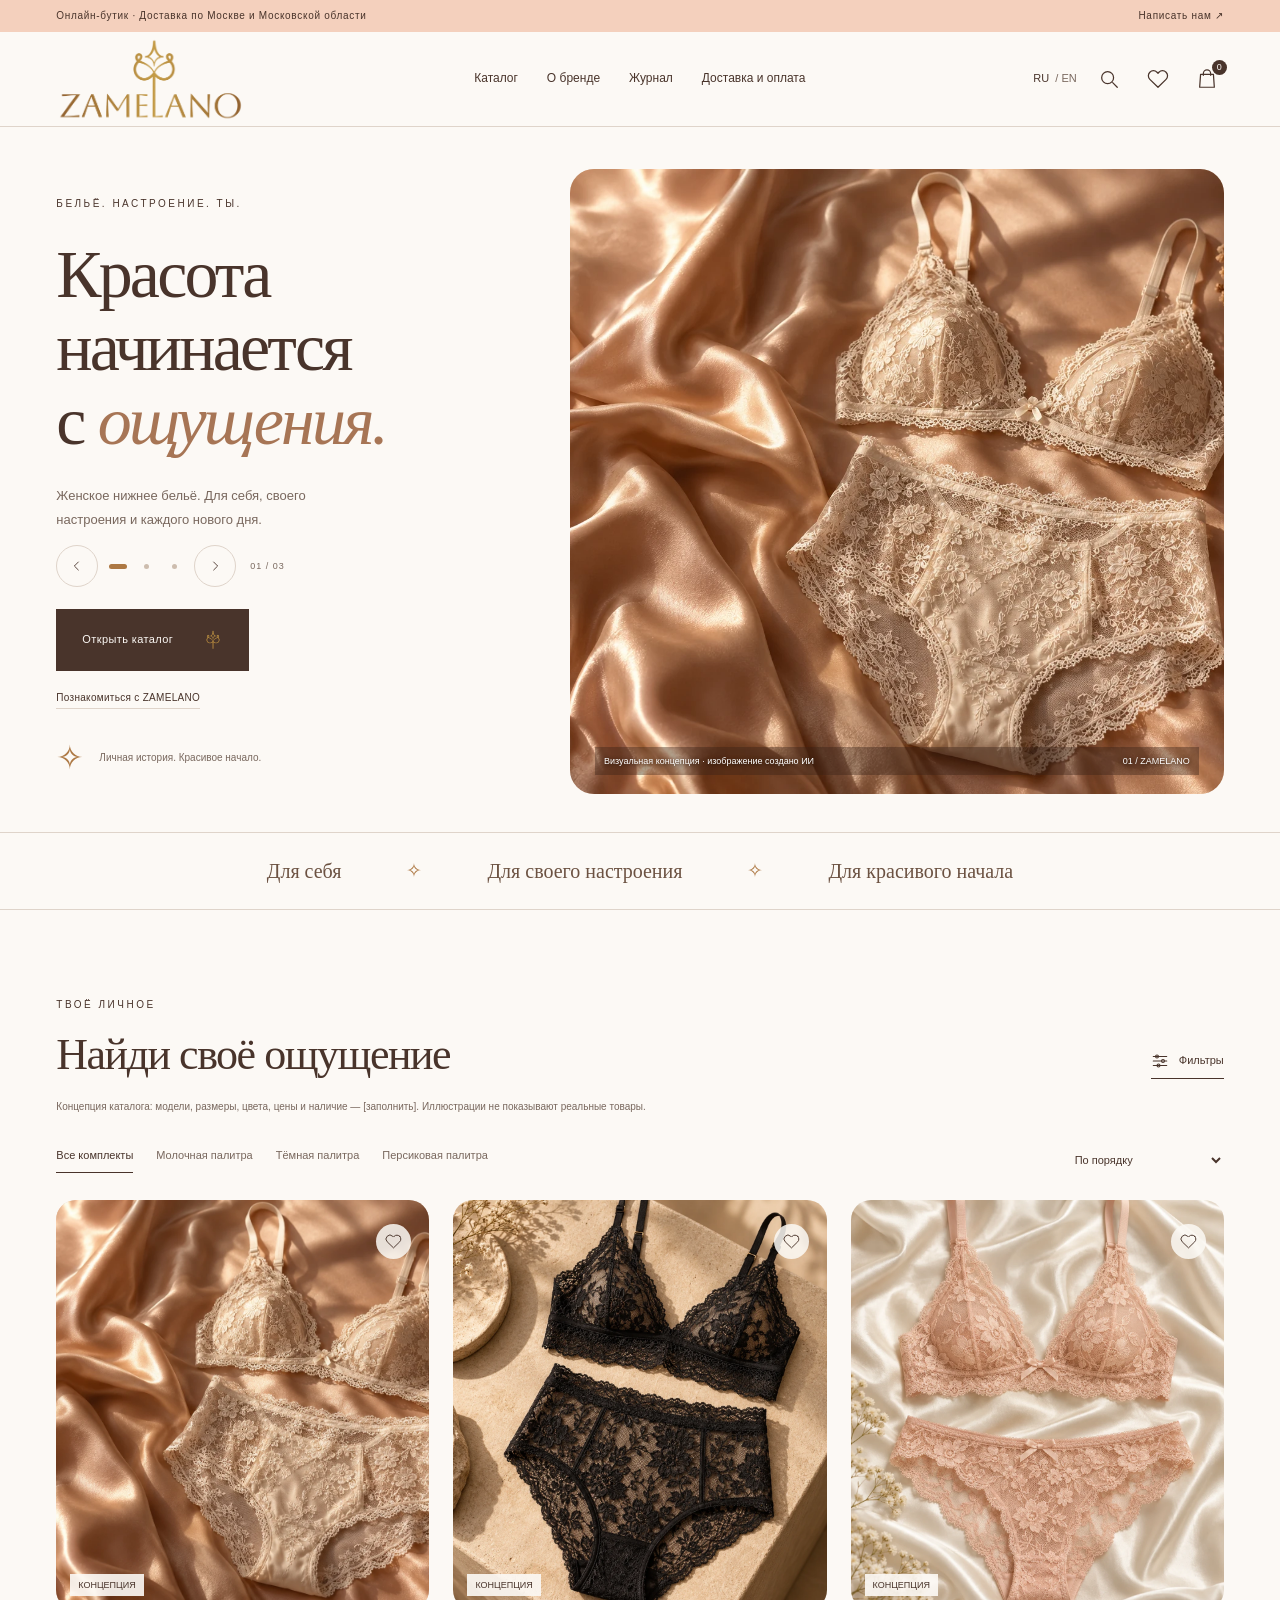
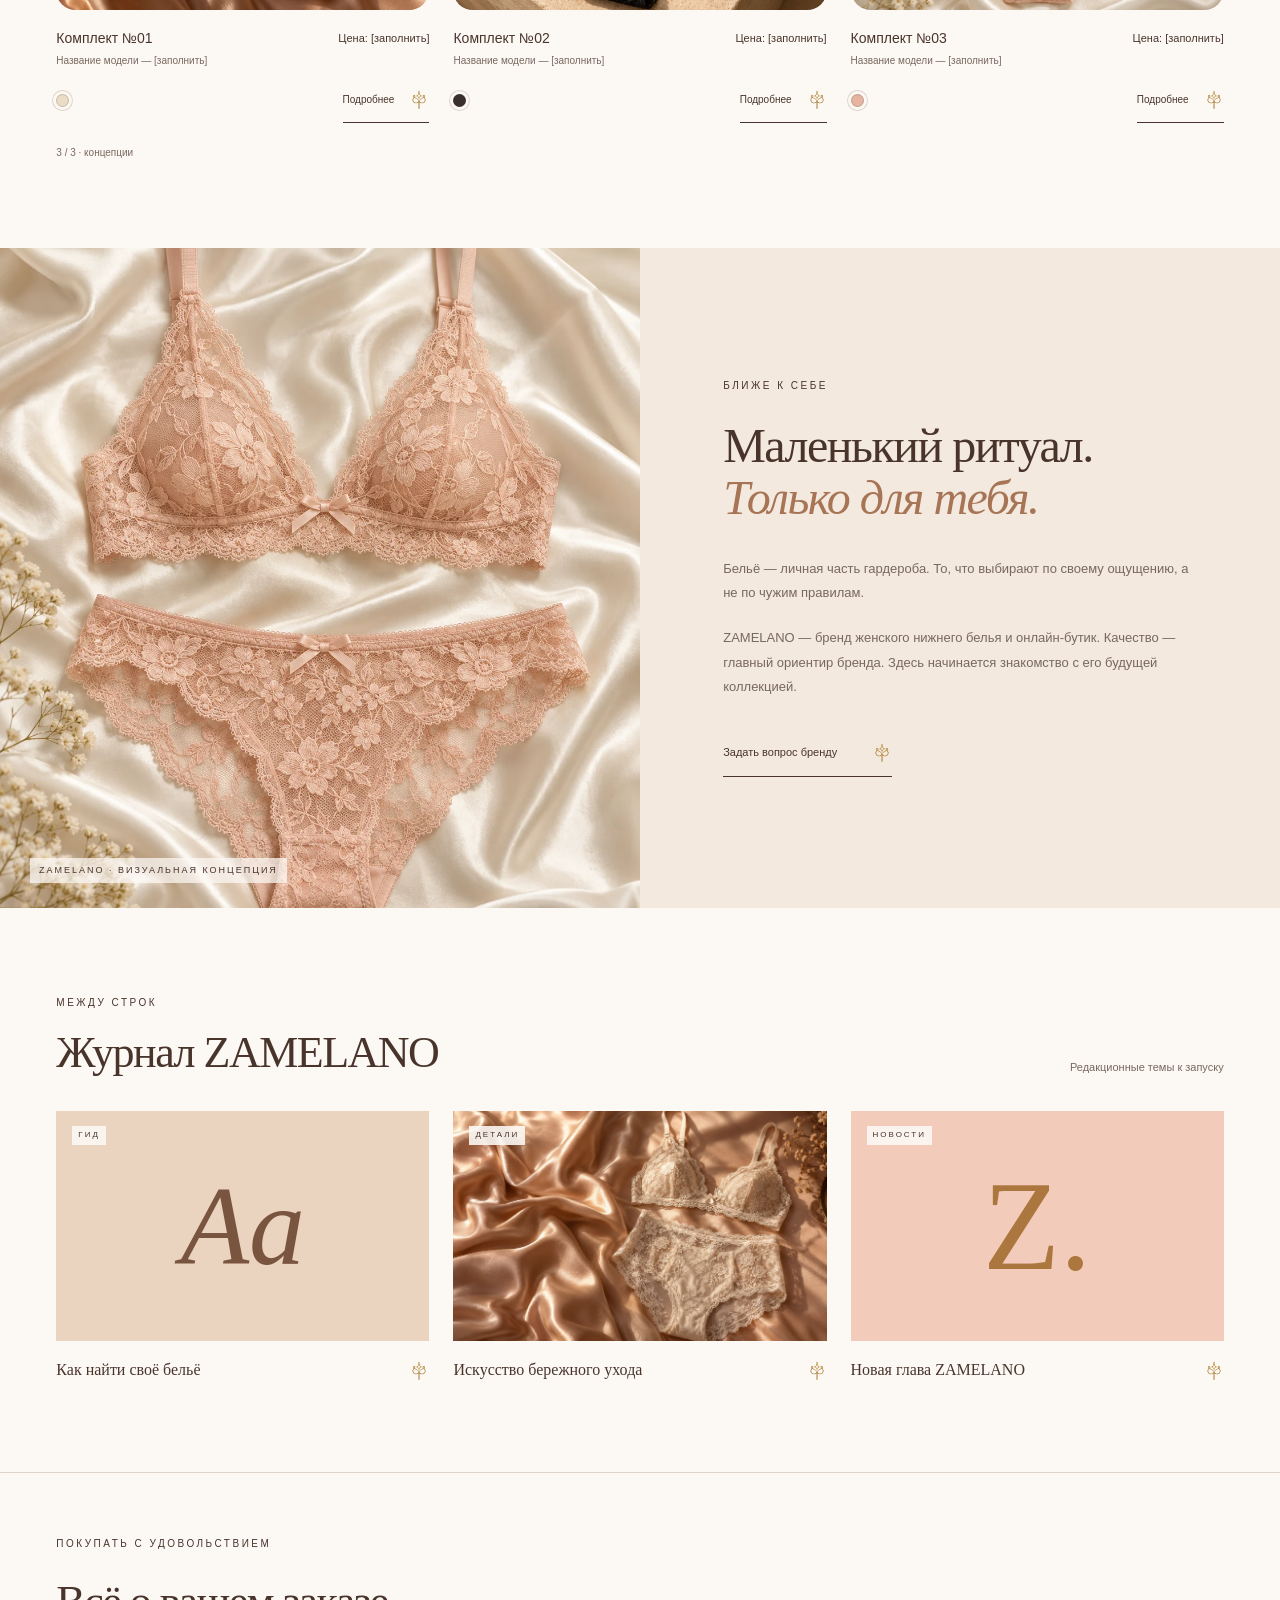
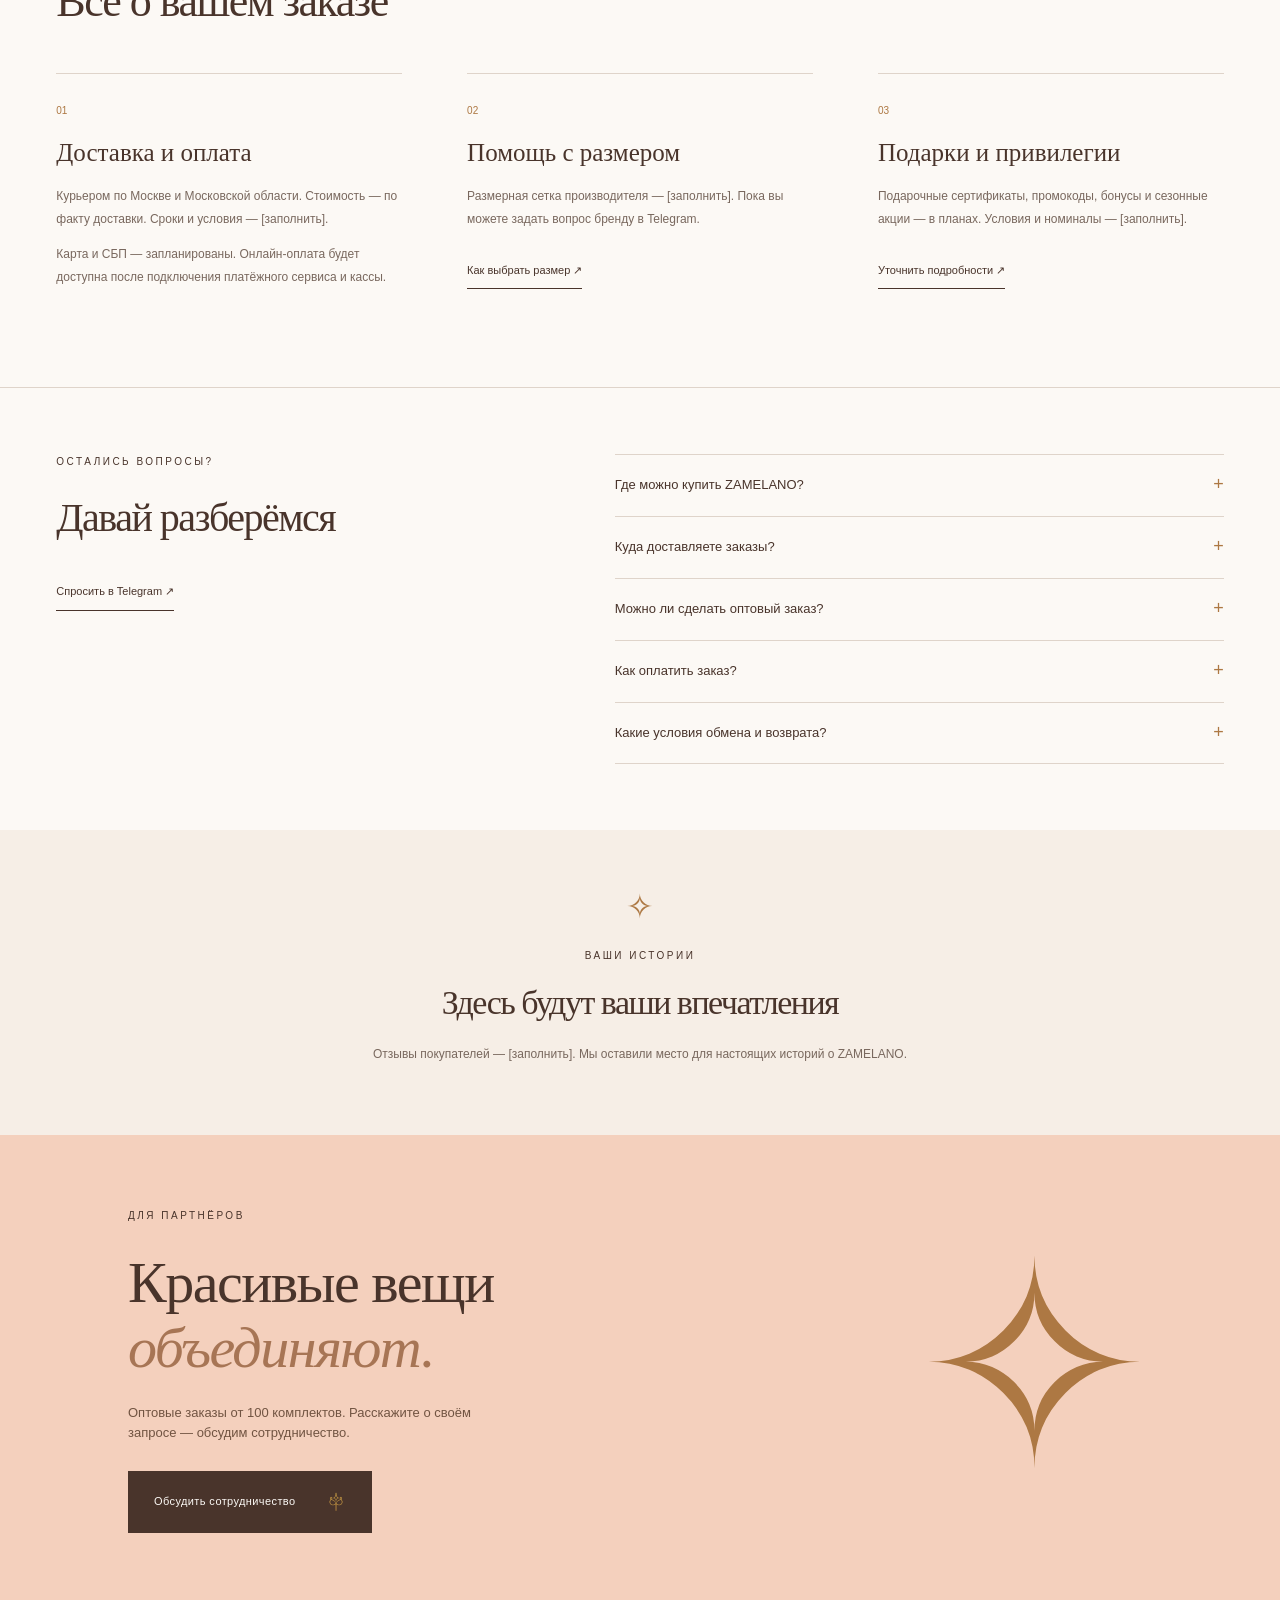
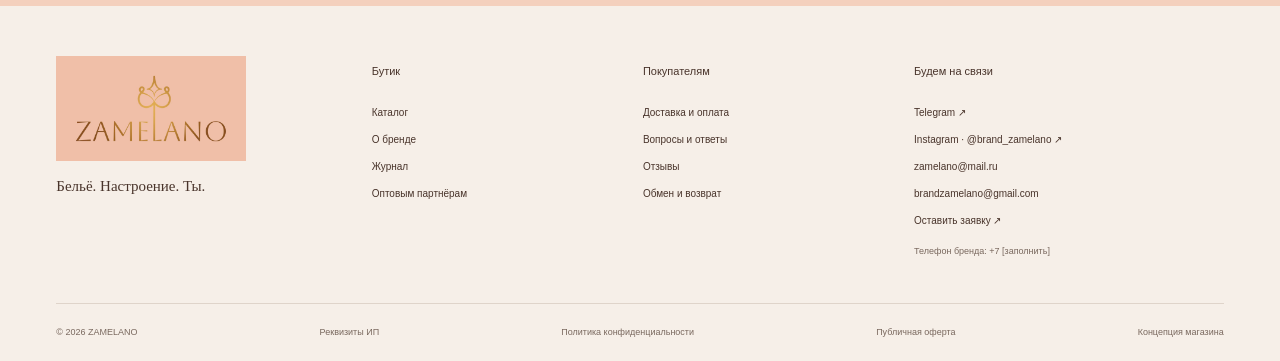
==== commit 95a2643d: "Use the brand logo and key icons; add an accessible hero slider" ====
--- a/site/index.html
+++ b/site/index.html
@@ -11,15 +11,15 @@
   <meta property="og:description" content="Красота начинается с ощущения. Познакомьтесь с концепцией ZAMELANO.">
   <meta property="og:type" content="website">
   <link rel="icon" href="assets/favicon.svg" type="image/svg+xml">
-  <link rel="stylesheet" href="styles.css?v=c4d74d64cc14">
+  <link rel="stylesheet" href="styles.css?v=a595907082e6">
   <link rel="preload" href="assets/ivory.webp" as="image">
-  <script src="app.js" defer></script>
+  <script src="app.js?v=976d2ab87dea" defer></script>
 </head>
 <body>
   <a class="skip-link" href="#main" data-i18n="skip">Перейти к содержимому</a>
   <div class="announcement"><span data-i18n="announcement">Онлайн-бутик · Доставка по Москве и Московской области</span><a href="https://t.me/Zamelano" target="_blank" rel="noopener" data-i18n="write">Написать нам ↗</a></div>
   <header class="header">
-    <a class="wordmark" href="#" aria-label="ZAMELANO — главная" data-i18n-aria="home">ZAMELANO<span>LINGERIE</span></a>
+    <a class="wordmark" href="#" aria-label="ZAMELANO — главная" data-i18n-aria="home"><span class="header-logo" role="img" aria-label="Логотип ZAMELANO" data-i18n-aria="logoAlt"></span></a>
     <nav class="desktop-nav" aria-label="Основная навигация" data-i18n-aria="navigation">
       <a href="#catalog" data-i18n="catalog">Каталог</a><a href="#brand" data-i18n="brand">О бренде</a><a href="#journal" data-i18n="journal">Журнал</a><a href="#delivery" data-i18n="delivery">Доставка и оплата</a>
     </nav>
@@ -35,9 +35,32 @@
     <section class="hero" aria-labelledby="hero-title">
       <div class="hero-copy">
         <p class="eyebrow" data-i18n="heroEyebrow">БЕЛЬЁ. НАСТРОЕНИЕ. ТЫ.</p>
-        <h1 id="hero-title" data-i18n-html="heroTitle">Красота<br>начинается<br>с <em>ощущения.</em></h1>
-        <p class="hero-description" data-i18n="heroDescription">Женское нижнее бельё. Для себя, своего настроения и каждого нового дня.</p>
-        <a class="button primary" href="#catalog"><span data-i18n="explore">Открыть каталог</span><span aria-hidden="true">↗</span></a>
+        <div class="hero-slider" id="hero-slider" role="region" aria-roledescription="карусель" aria-label="Настроение ZAMELANO" data-i18n-aria="heroSlider" tabindex="0">
+          <div class="hero-slide-window" id="hero-slide-window">
+            <div class="hero-slide-track" id="hero-slide-track">
+              <div class="hero-slide" role="group" aria-roledescription="слайд" aria-label="1 из 3">
+                <h1 class="hero-slide-title" id="hero-title" data-i18n-html="heroTitle">Красота<br>начинается<br>с <em>ощущения.</em></h1>
+                <p class="hero-description" data-i18n="heroDescription">Женское нижнее бельё. Для себя, своего настроения и каждого нового дня.</p>
+              </div>
+              <div class="hero-slide" role="group" aria-roledescription="слайд" aria-label="2 из 3" aria-hidden="true" inert>
+                <h2 class="hero-slide-title" data-i18n-html="heroTitle2">Твоё<br>настроение.<br><em>Твой выбор.</em></h2>
+                <p class="hero-description" data-i18n="heroDescription2">Для спокойного утра, нового дня и особенного вечера. Выбирай то, что близко тебе.</p>
+              </div>
+              <div class="hero-slide" role="group" aria-roledescription="слайд" aria-label="3 из 3" aria-hidden="true" inert>
+                <h2 class="hero-slide-title" data-i18n-html="heroTitle3">Маленький<br>ритуал.<br><em>Только твой.</em></h2>
+                <p class="hero-description" data-i18n="heroDescription3">Личная история начинается с деталей. Познакомься с настроением ZAMELANO.</p>
+              </div>
+            </div>
+          </div>
+          <div class="hero-slider-controls">
+            <button class="slide-nav" id="hero-prev" type="button" aria-label="Предыдущий слайд" data-i18n-aria="previousSlide" aria-controls="hero-slide-track"><svg viewBox="0 0 24 24" aria-hidden="true"><path d="m14 6-6 6 6 6"/></svg></button>
+            <div class="hero-slide-dots"><button class="slide-dot is-active" type="button" data-hero-slide="0" aria-label="Показать слайд 1 из 3" aria-current="true" aria-controls="hero-slide-track"><span></span></button><button class="slide-dot" type="button" data-hero-slide="1" aria-label="Показать слайд 2 из 3" aria-controls="hero-slide-track"><span></span></button><button class="slide-dot" type="button" data-hero-slide="2" aria-label="Показать слайд 3 из 3" aria-controls="hero-slide-track"><span></span></button></div>
+            <button class="slide-nav" id="hero-next" type="button" aria-label="Следующий слайд" data-i18n-aria="nextSlide" aria-controls="hero-slide-track"><svg viewBox="0 0 24 24" aria-hidden="true"><path d="m10 6 6 6-6 6"/></svg></button>
+            <span class="hero-slide-count" id="hero-slide-count" aria-hidden="true">01 / 03</span>
+          </div>
+          <p class="sr-only" id="hero-slide-status" role="status" aria-live="polite" aria-atomic="true"></p>
+        </div>
+        <a class="button primary" href="#catalog"><span data-i18n="explore">Открыть каталог</span><span class="brand-key" aria-hidden="true"></span></a>
         <a class="quiet-link" href="#brand" data-i18n="discoverBrand">Познакомиться с ZAMELANO</a>
         <div class="hero-foot"><span class="small-star" aria-hidden="true">✧</span><span data-i18n="heroFoot">Личная история. Красивое начало.</span></div>
       </div>
@@ -68,12 +91,12 @@
 
     <section class="brand-section" id="brand" aria-labelledby="brand-title">
       <div class="brand-image"><img src="assets/peach.webp" alt="Иллюстрация концепции: персиковое кружево на светлом атласе" data-i18n-alt="brandAlt" loading="lazy" width="1122" height="1402"><span class="vertical-caption" data-i18n="brandImageCaption">ZAMELANO · ВИЗУАЛЬНАЯ КОНЦЕПЦИЯ</span></div>
-      <div class="brand-copy"><p class="eyebrow" data-i18n="brandEyebrow">БЛИЖЕ К СЕБЕ</p><h2 id="brand-title" data-i18n-html="brandTitle">Маленький ритуал.<br><em>Только для тебя.</em></h2><p data-i18n="brandText1">Бельё — личная часть гардероба. То, что выбирают по своему ощущению, а не по чужим правилам.</p><p data-i18n="brandText2">ZAMELANO — бренд женского нижнего белья и онлайн-бутик. Качество — главный ориентир бренда. Здесь начинается знакомство с его будущей коллекцией.</p><a class="underlined-link" href="https://t.me/Zamelano" target="_blank" rel="noopener"><span data-i18n="askBrand">Задать вопрос бренду</span><span>↗</span></a></div>
+      <div class="brand-copy"><p class="eyebrow" data-i18n="brandEyebrow">БЛИЖЕ К СЕБЕ</p><h2 id="brand-title" data-i18n-html="brandTitle">Маленький ритуал.<br><em>Только для тебя.</em></h2><p data-i18n="brandText1">Бельё — личная часть гардероба. То, что выбирают по своему ощущению, а не по чужим правилам.</p><p data-i18n="brandText2">ZAMELANO — бренд женского нижнего белья и онлайн-бутик. Качество — главный ориентир бренда. Здесь начинается знакомство с его будущей коллекцией.</p><a class="underlined-link" href="https://t.me/Zamelano" target="_blank" rel="noopener"><span data-i18n="askBrand">Задать вопрос бренду</span><span class="brand-key" aria-hidden="true"></span></a></div>
     </section>
 
     <section class="section journal-section" id="journal" aria-labelledby="journal-title">
       <div class="section-heading"><div><p class="eyebrow" data-i18n="journalEyebrow">МЕЖДУ СТРОК</p><h2 id="journal-title" data-i18n="journalTitle">Журнал ZAMELANO</h2></div><span class="subtle" data-i18n="journalNote">Редакционные темы к запуску</span></div>
-      <div class="journal-grid"><button class="journal-card" data-article="fit"><span class="journal-art art-fit"><span aria-hidden="true">Aa</span><span class="journal-tag" data-i18n="guide">ГИД</span></span><span class="journal-bottom"><span data-i18n="articleFit">Как найти своё бельё</span><span aria-hidden="true">↗</span></span></button><button class="journal-card" data-article="care"><span class="journal-art art-care"><img src="assets/ivory.webp" alt="" loading="lazy"><span class="journal-tag" data-i18n="details">ДЕТАЛИ</span></span><span class="journal-bottom"><span data-i18n="articleCare">Искусство бережного ухода</span><span aria-hidden="true">↗</span></span></button><button class="journal-card" data-article="news"><span class="journal-art art-news"><span aria-hidden="true">Z.</span><span class="journal-tag" data-i18n="news">НОВОСТИ</span></span><span class="journal-bottom"><span data-i18n="articleNews">Новая глава ZAMELANO</span><span aria-hidden="true">↗</span></span></button></div>
+      <div class="journal-grid"><button class="journal-card" data-article="fit"><span class="journal-art art-fit"><span aria-hidden="true">Aa</span><span class="journal-tag" data-i18n="guide">ГИД</span></span><span class="journal-bottom"><span data-i18n="articleFit">Как найти своё бельё</span><span class="brand-key" aria-hidden="true"></span></span></button><button class="journal-card" data-article="care"><span class="journal-art art-care"><img src="assets/ivory.webp" alt="" loading="lazy"><span class="journal-tag" data-i18n="details">ДЕТАЛИ</span></span><span class="journal-bottom"><span data-i18n="articleCare">Искусство бережного ухода</span><span class="brand-key" aria-hidden="true"></span></span></button><button class="journal-card" data-article="news"><span class="journal-art art-news"><span aria-hidden="true">Z.</span><span class="journal-tag" data-i18n="news">НОВОСТИ</span></span><span class="journal-bottom"><span data-i18n="articleNews">Новая глава ZAMELANO</span><span class="brand-key" aria-hidden="true"></span></span></button></div>
     </section>
 
     <section class="service-section section" id="delivery" aria-labelledby="service-title">
@@ -85,12 +108,12 @@
 
     <section class="reviews-section section" id="reviews"><span class="small-star" aria-hidden="true">✧</span><p class="eyebrow" data-i18n="reviews">ВАШИ ИСТОРИИ</p><h2 data-i18n="reviewsTitle">Здесь будут ваши впечатления</h2><p data-i18n="reviewsText">Отзывы покупателей — [заполнить]. Мы оставили место для настоящих историй о ZAMELANO.</p></section>
 
-    <section class="wholesale-section" id="wholesale"><div><p class="eyebrow" data-i18n="wholesaleEyebrow">ДЛЯ ПАРТНЁРОВ</p><h2 data-i18n-html="wholesaleTitle">Красивые вещи<br><em>объединяют.</em></h2><p data-i18n="wholesaleText">Оптовые заказы от 100 комплектов. Расскажите о своём запросе — обсудим сотрудничество.</p><button class="button primary" id="wholesale-open"><span data-i18n="wholesaleButton">Обсудить сотрудничество</span><span>↗</span></button></div><span class="wholesale-motif" aria-hidden="true">✧</span></section>
+    <section class="wholesale-section" id="wholesale"><div><p class="eyebrow" data-i18n="wholesaleEyebrow">ДЛЯ ПАРТНЁРОВ</p><h2 data-i18n-html="wholesaleTitle">Красивые вещи<br><em>объединяют.</em></h2><p data-i18n="wholesaleText">Оптовые заказы от 100 комплектов. Расскажите о своём запросе — обсудим сотрудничество.</p><button class="button primary" id="wholesale-open"><span data-i18n="wholesaleButton">Обсудить сотрудничество</span><span class="brand-key" aria-hidden="true"></span></button></div><span class="wholesale-motif" aria-hidden="true">✧</span></section>
   </main>
   <footer id="contacts"><div class="footer-main"><div class="footer-brand"><img src="assets/zamelano-logo.jpg" alt="Логотип ZAMELANO" data-i18n-alt="logoAlt" width="1280" height="704" loading="lazy"><p data-i18n="footerTagline">Бельё. Настроение. Ты.</p></div><div><h3 data-i18n="shop">Бутик</h3><a href="#catalog" data-i18n="catalog">Каталог</a><a href="#brand" data-i18n="brand">О бренде</a><a href="#journal" data-i18n="journal">Журнал</a><a href="#wholesale" data-i18n="wholesale">Оптовым партнёрам</a></div><div><h3 data-i18n="customers">Покупателям</h3><a href="#delivery" data-i18n="delivery">Доставка и оплата</a><a href="#faq" data-i18n="faq">Вопросы и ответы</a><a href="#reviews" data-i18n="reviewsLink">Отзывы</a><button class="footer-link" data-legal="returns" data-i18n="returns">Обмен и возврат</button></div><div><h3 data-i18n="contacts">Будем на связи</h3><a href="https://t.me/Zamelano" target="_blank" rel="noopener">Telegram ↗</a><a href="https://www.instagram.com/brand_zamelano/" target="_blank" rel="noopener">Instagram · @brand_zamelano ↗</a><a href="mailto:zamelano@mail.ru">zamelano@mail.ru</a><a href="mailto:brandzamelano@gmail.com">brandzamelano@gmail.com</a><button class="footer-link" id="contact-open" data-i18n="leaveRequest">Оставить заявку ↗</button><span class="footer-pending" data-i18n="phonePending">Телефон бренда: +7 [заполнить]</span></div></div><div class="footer-bottom"><span>© 2026 ZAMELANO</span><button data-legal="details" data-i18n="legalDetails">Реквизиты ИП</button><button data-legal="privacy" data-i18n="privacy">Политика конфиденциальности</button><button data-legal="offer" data-i18n="offer">Публичная оферта</button><span data-i18n="draft">Концепция магазина</span></div></footer>
   <dialog id="product-dialog" class="product-dialog" aria-labelledby="detail-title"><button class="close-button icon-button" data-close aria-label="Закрыть" data-i18n-aria="close"><svg><use href="#icon-close"/></svg></button><div id="product-detail"></div></dialog>
   <dialog id="cart-dialog" class="drawer" aria-labelledby="cart-title"><div class="drawer-heading"><h2 id="cart-title" data-i18n="cart">Корзина</h2><button class="icon-button" data-close aria-label="Закрыть" data-i18n-aria="close"><svg><use href="#icon-close"/></svg></button></div><div id="cart-content"></div></dialog>
-  <dialog id="request-dialog" class="request-dialog" aria-labelledby="request-title"><button class="close-button icon-button" data-close aria-label="Закрыть" data-i18n-aria="close"><svg><use href="#icon-close"/></svg></button><p class="eyebrow" data-i18n="personalContact">ЛИЧНОЕ ОБЩЕНИЕ</p><h2 id="request-title"></h2><p class="subtle" id="request-description"></p><form id="request-form"><div class="form-grid"><label><span data-i18n="name">Имя</span><input name="name" autocomplete="given-name" required maxlength="80"></label><label><span data-i18n="phone">Телефон</span><input name="phone" type="tel" autocomplete="tel" required placeholder="+7 …" minlength="10" maxlength="25"></label><label><span data-i18n="time">Удобное время</span><input name="time" maxlength="100" placeholder="[заполнить]" data-i18n-placeholder="fill"></label><label id="quantity-label" hidden><span data-i18n="wholesaleQuantity">Количество комплектов</span><input name="quantity" type="number" min="100" step="1" value="100"></label><label id="delivery-label" hidden><span data-i18n="region">Регион доставки</span><select name="region"><option value="moscow" data-i18n="moscow">Москва</option><option value="mo" data-i18n="mo">Московская область</option></select></label><label id="address-label" hidden><span data-i18n="address">Адрес доставки</span><input name="address" autocomplete="street-address" maxlength="250"></label><label class="full-width"><span data-i18n="comment">Комментарий / другие пожелания</span><textarea name="comment" rows="3" maxlength="1500"></textarea></label></div><label class="consent"><input type="checkbox" name="consent" required><span data-i18n="consent">Я разрешаю использовать указанные данные для ответа на мой запрос.</span></label><p class="micro" data-i18n="requestInfo">Данные не сохраняются на сайте. Вы увидите текст заявки, сможете скопировать его и самостоятельно отправить в Telegram @Zamelano. Документы о персональных данных — [заполнить].</p><button class="button primary" type="submit"><span data-i18n="prepareRequest">Подготовить заявку</span><span>↗</span></button></form><div id="request-result" hidden><p class="request-status" data-i18n="requestReady">Текст подготовлен. Заявка ещё не отправлена.</p><label><span class="sr-only" data-i18n="requestText">Текст заявки</span><textarea id="request-text" rows="12" readonly></textarea></label><div class="request-buttons"><button class="button secondary" id="copy-request" data-i18n="copy">Скопировать текст</button><a class="button primary" id="telegram-request" href="https://t.me/Zamelano" target="_blank" rel="noopener" data-i18n="openTelegram">Открыть Telegram ↗</a></div><p class="micro" data-i18n="telegramHelp">Если текст не появился в Telegram, вставьте скопированный текст в чат @Zamelano и нажмите «Отправить».</p><button class="text-button" id="edit-request" data-i18n="editRequest">Изменить заявку</button></div></dialog>
+  <dialog id="request-dialog" class="request-dialog" aria-labelledby="request-title"><button class="close-button icon-button" data-close aria-label="Закрыть" data-i18n-aria="close"><svg><use href="#icon-close"/></svg></button><p class="eyebrow" data-i18n="personalContact">ЛИЧНОЕ ОБЩЕНИЕ</p><h2 id="request-title"></h2><p class="subtle" id="request-description"></p><form id="request-form"><div class="form-grid"><label><span data-i18n="name">Имя</span><input name="name" autocomplete="given-name" required maxlength="80"></label><label><span data-i18n="phone">Телефон</span><input name="phone" type="tel" autocomplete="tel" required placeholder="+7 …" minlength="10" maxlength="25"></label><label><span data-i18n="time">Удобное время</span><input name="time" maxlength="100" placeholder="[заполнить]" data-i18n-placeholder="fill"></label><label id="quantity-label" hidden><span data-i18n="wholesaleQuantity">Количество комплектов</span><input name="quantity" type="number" min="100" step="1" value="100"></label><label id="delivery-label" hidden><span data-i18n="region">Регион доставки</span><select name="region"><option value="moscow" data-i18n="moscow">Москва</option><option value="mo" data-i18n="mo">Московская область</option></select></label><label id="address-label" hidden><span data-i18n="address">Адрес доставки</span><input name="address" autocomplete="street-address" maxlength="250"></label><label class="full-width"><span data-i18n="comment">Комментарий / другие пожелания</span><textarea name="comment" rows="3" maxlength="1500"></textarea></label></div><label class="consent"><input type="checkbox" name="consent" required><span data-i18n="consent">Я разрешаю использовать указанные данные для ответа на мой запрос.</span></label><p class="micro" data-i18n="requestInfo">Данные не сохраняются на сайте. Вы увидите текст заявки, сможете скопировать его и самостоятельно отправить в Telegram @Zamelano. Документы о персональных данных — [заполнить].</p><button class="button primary" type="submit"><span data-i18n="prepareRequest">Подготовить заявку</span><span class="brand-key" aria-hidden="true"></span></button></form><div id="request-result" hidden><p class="request-status" data-i18n="requestReady">Текст подготовлен. Заявка ещё не отправлена.</p><label><span class="sr-only" data-i18n="requestText">Текст заявки</span><textarea id="request-text" rows="12" readonly></textarea></label><div class="request-buttons"><button class="button secondary" id="copy-request" data-i18n="copy">Скопировать текст</button><a class="button primary" id="telegram-request" href="https://t.me/Zamelano" target="_blank" rel="noopener" data-i18n="openTelegram">Открыть Telegram ↗</a></div><p class="micro" data-i18n="telegramHelp">Если текст не появился в Telegram, вставьте скопированный текст в чат @Zamelano и нажмите «Отправить».</p><button class="text-button" id="edit-request" data-i18n="editRequest">Изменить заявку</button></div></dialog>
   <dialog id="content-dialog" class="content-dialog" aria-labelledby="content-title"><button class="close-button icon-button" data-close aria-label="Закрыть" data-i18n-aria="close"><svg><use href="#icon-close"/></svg></button><div id="content-body"></div></dialog>
   <dialog id="menu-dialog" class="drawer menu-drawer"><div class="drawer-heading"><span class="wordmark">ZAMELANO</span><button data-close class="icon-button" aria-label="Закрыть" data-i18n-aria="close"><svg><use href="#icon-close"/></svg></button></div><nav><a href="#catalog" data-i18n="catalog">Каталог</a><a href="#brand" data-i18n="brand">О бренде</a><a href="#journal" data-i18n="journal">Журнал</a><a href="#delivery" data-i18n="delivery">Доставка и оплата</a><a href="#faq" data-i18n="faq">Вопросы и ответы</a><a href="#wholesale" data-i18n="wholesale">Оптовым партнёрам</a><a href="#contacts" data-i18n="contacts">Будем на связи</a></nav></dialog>
   <div class="toast" id="toast" role="status" hidden></div>
--- a/site/styles.css
+++ b/site/styles.css
@@ -1,7 +1,33 @@
-:root{--paper:#fcf9f5;--peach:#f4d0bd;--peach-light:#f9e8dd;--ink:#49342b;--muted:#79685e;--gold:#ad7843;--line:#dfd4ca;--serif:Georgia,'Times New Roman',serif;--sans:Arial,Helvetica,sans-serif}*{box-sizing:border-box}html{scroll-behavior:smooth;scroll-padding-top:110px}body{margin:0;background:var(--paper);color:var(--ink);font-family:var(--sans);font-size:14px;line-height:1.6}body.modal-open{overflow:hidden}button,input,select,textarea{font:inherit;color:inherit}button,a,input,select,textarea{-webkit-tap-highlight-color:transparent}button{cursor:pointer}a{color:inherit;text-decoration:none}button{border:0;background:none}img{max-width:100%;display:block}h1,h2,h3,p{margin-top:0}h1,h2{font-family:var(--serif);font-weight:400;line-height:1.09;letter-spacing:-1.5px}h2{font-size:44px;margin-bottom:24px}h3{font-weight:400;font-size:20px;line-height:1.35}em{font-weight:400;color:#a77555}svg{width:22px;height:22px;fill:none;stroke:currentColor;stroke-width:1.35;stroke-linecap:round;stroke-linejoin:round;flex:none}button:focus-visible,a:focus-visible,input:focus-visible,select:focus-visible,textarea:focus-visible,summary:focus-visible{outline:2px solid var(--gold);outline-offset:5px}button:disabled{opacity:.5;cursor:not-allowed}[hidden]{display:none!important}.sr-only{position:absolute;width:1px;height:1px;margin:-1px;overflow:hidden;clip:rect(0,0,0,0);white-space:nowrap}.svg-defs{position:absolute;width:0;height:0;overflow:hidden}.skip-link{position:fixed;top:-80px;left:20px;padding:10px;background:white;z-index:100}.skip-link:focus{top:10px}.announcement{background:var(--peach);display:flex;justify-content:space-between;gap:20px;padding:8px 4.4%;font-size:10px;letter-spacing:.7px}.announcement a{white-space:nowrap}.header{padding:21px 4.4%;height:95px;display:flex;align-items:center;justify-content:space-between;gap:30px;border-bottom:1px solid var(--line);background:var(--paper);position:sticky;top:0;z-index:20}.wordmark{font-family:var(--serif);font-size:29px;line-height:1;letter-spacing:4px;display:block;color:#916329}.wordmark span{display:block;font-family:var(--sans);font-size:8px;letter-spacing:5px;text-align:center;margin-top:9px;margin-left:-5px}.desktop-nav{display:flex;align-items:center;gap:29px;font-size:12px}.desktop-nav a{position:relative}.desktop-nav a:after{content:'';position:absolute;bottom:-4px;left:0;width:0;height:1px;background:var(--ink);transition:width .2s}.desktop-nav a:hover:after{width:100%}.header-actions{display:flex;gap:15px;align-items:center}.language{font-size:11px;white-space:nowrap;padding:6px 0}.language span{color:var(--muted);margin-left:3px}.icon-button{width:34px;height:36px;display:inline-flex;align-items:center;justify-content:center;position:relative;padding:5px}.count{font-size:9px;border-radius:50%;position:absolute;right:-3px;top:-1px;min-width:15px;height:15px;line-height:15px;text-align:center;background:var(--ink);color:var(--paper)}.mobile-menu{display:none}.hero{display:grid;grid-template-columns:44% 56%;max-width:1600px;margin:auto;min-height:650px;padding:42px 4.4% 38px}.hero-copy{padding:27px 20px 20px 0;display:flex;align-items:flex-start;flex-direction:column}.eyebrow{font-size:10px;letter-spacing:2.5px;margin-bottom:26px;font-weight:400}.hero h1{font-size:clamp(49px,5.3vw,82px);line-height:1.08;margin-bottom:26px;letter-spacing:-2.8px}.hero-description{font-size:13px;max-width:285px;line-height:1.9;color:var(--muted);margin-bottom:30px}.button{display:inline-flex;align-items:center;justify-content:space-between;gap:30px;padding:16px 25px;min-height:53px;font-size:11px;letter-spacing:.4px;border:1px solid transparent;transition:background .2s,transform .2s}.button:hover{transform:translateY(-2px)}.button.primary{color:var(--paper);background:var(--ink)}.button.primary:hover{background:#6d4b39}.button.secondary{border:1px solid var(--ink);background:transparent}.quiet-link{font-size:10px;margin-top:19px;letter-spacing:.3px;border-bottom:1px solid var(--line);padding-bottom:2px}.hero-foot{display:flex;align-items:center;gap:15px;margin-top:auto;padding-top:32px;font-size:10px;color:var(--muted)}.small-star{font-size:33px;color:var(--gold);line-height:1}.hero-visual{position:relative;overflow:hidden;border-radius:24px;min-height:570px;background:#ead3be}.hero-visual>img{width:100%;height:100%;object-fit:cover;object-position:64% center;position:absolute}.image-caption{position:absolute;bottom:19px;left:25px;right:25px;color:#fff;display:flex;justify-content:space-between;font-size:9px;gap:15px;text-shadow:0 1px 4px #211309;background:#37211766;padding:7px 9px}.values-strip{display:flex;align-items:center;justify-content:center;gap:65px;border-top:1px solid var(--line);border-bottom:1px solid var(--line);padding:22px;font-family:var(--serif);font-size:20px;color:#6c5242}.separator{font-size:19px;color:var(--gold)}.section{padding:87px 4.4%;max-width:1600px;margin:auto}.section-heading{display:flex;align-items:flex-end;justify-content:space-between;gap:25px;margin-bottom:20px}.section-heading h2{margin-bottom:0}.section-heading .eyebrow{margin-bottom:18px}.text-button{display:inline-flex;align-items:center;gap:10px;font-size:11px;padding:8px 0;border-bottom:1px solid var(--ink)}.text-button svg{width:18px;height:18px}.catalog-note{font-size:10px;color:var(--muted);max-width:690px;margin-bottom:29px}.catalog-tools{display:flex;justify-content:space-between;align-items:center;gap:20px;margin-bottom:24px}.category-tabs{display:flex;gap:23px;flex-wrap:wrap}.tab{padding:0 0 8px;font-size:11px;color:var(--muted);border-bottom:1px solid transparent}.tab.active{color:var(--ink);border-color:var(--ink)}select{border:0;background:transparent;max-width:100%;padding:9px 19px 9px 3px;font-size:11px}.product-grid{display:grid;grid-template-columns:repeat(3,1fr);gap:24px}.product-card{min-width:0}.product-image-wrap{position:relative;height:410px;overflow:hidden;background:#e7d6c9;border-radius:20px}.product-image-link{display:block;width:100%;height:100%;padding:0}.product-image-link>img{width:100%;height:100%;object-fit:cover;transition:transform .55s}.product-image-link:hover>img{transform:scale(1.04)}.product-card:first-child img{object-position:64% center}.favorite-button{position:absolute;right:18px;top:24px;border-radius:50%;width:35px;height:35px;background:#fcf9f5da;display:flex;align-items:center;justify-content:center}.favorite-button svg{width:17px;height:17px}.favorite-button.selected svg{fill:var(--ink)}.product-badge{position:absolute;bottom:14px;left:14px;font-size:9px;background:#fcf9f5e8;padding:4px 8px;color:var(--ink)}.product-info{display:flex;justify-content:space-between;align-items:flex-start;gap:14px;margin-top:17px}.product-name{font-size:14px;margin:0 0 3px;display:block;text-align:left;padding:0}.product-info p{font-size:10px;color:var(--muted);margin-bottom:9px}.product-price{font-size:11px;white-space:nowrap;padding-top:3px}.product-bottom{display:flex;justify-content:space-between;align-items:center;gap:10px}.swatch{display:block;width:13px;height:13px;border-radius:50%;border:1px solid #49342b33;box-shadow:0 0 0 3px var(--paper),0 0 0 4px #dfd4ca}.product-bottom .text-button{font-size:10px;gap:15px}.result-count{font-size:10px;color:var(--muted);margin:22px 0 0}.filter-panel{background:var(--peach-light);padding:24px;display:grid;grid-template-columns:repeat(5,1fr) auto;gap:20px;margin-bottom:24px}.filter-panel label span{display:block;font-size:10px;letter-spacing:.4px;margin-bottom:6px}.filter-panel select,.filter-panel input{width:100%;padding:9px 0;border-bottom:1px solid var(--line);outline-offset:2px}.filter-panel input{border:0;background:none;border-bottom:1px solid var(--line)}.filter-note{grid-column:1/-1;margin:0;font-size:10px;color:var(--muted)}.search-inline{display:flex;align-items:center;gap:15px;margin:15px 0 30px;padding:12px 0;border-bottom:1px solid var(--line)}.search-inline input{width:100%;border:0;background:none;padding:8px 0}.active-view{display:flex;align-items:center;justify-content:space-between;background:var(--peach-light);padding:12px 20px;margin-bottom:20px}.empty-state{grid-column:1/-1;text-align:center;padding:70px 20px;border:1px solid var(--line)}.empty-state h3{font-family:var(--serif);font-size:28px}.empty-state p{color:var(--muted);font-size:12px}.brand-section{display:grid;grid-template-columns:1fr 1fr;background:#f3e9df}.brand-image{position:relative;height:660px;overflow:hidden}.brand-image img{width:100%;height:100%;object-fit:cover;object-position:center 51%}.vertical-caption{position:absolute;bottom:25px;left:30px;font-size:9px;letter-spacing:2px;background:#fcf9f5bb;padding:5px 9px}.brand-copy{align-self:center;padding:65px 13%;max-width:720px}.brand-copy h2{font-size:48px;margin-bottom:32px}.brand-copy p:not(.eyebrow){color:var(--muted);font-size:13px;line-height:1.9;margin-bottom:20px}.underlined-link{display:inline-flex;align-items:center;justify-content:space-between;gap:35px;border-bottom:1px solid var(--ink);padding:9px 0;font-size:11px;background:none;margin-top:10px}.journal-grid{display:grid;grid-template-columns:repeat(3,1fr);gap:24px;margin-top:35px}.journal-card{text-align:left;padding:0;display:block}.journal-art{display:flex;position:relative;width:100%;height:230px;align-items:center;justify-content:center;overflow:hidden}.art-fit{background:#ead3bf;color:#79543e;font-family:var(--serif);font-style:italic;font-size:112px}.art-care img{width:100%;height:100%;object-fit:cover;object-position:35% 45%}.art-news{background:#f2cbbb;color:#ac773f;font-family:var(--serif);font-size:126px;font-weight:400}.journal-tag{font-family:var(--sans);font-style:normal;position:absolute;top:15px;left:16px;font-size:8px;letter-spacing:2px;padding:3px 6px;background:#fcf9f5e3;color:var(--ink)}.journal-bottom{font-size:16px;font-family:var(--serif);display:flex;justify-content:space-between;gap:15px;padding-top:16px}.subtle{font-size:11px;color:var(--muted)}.service-section{padding-top:63px;border-top:1px solid var(--line)}.service-grid{display:grid;grid-template-columns:repeat(3,1fr);gap:65px;padding-top:23px}.service-grid article{position:relative;border-top:1px solid var(--line);padding-top:29px}.service-number{color:var(--gold);font-size:10px;display:block;margin-bottom:17px}.service-grid h3{font-family:var(--serif);font-size:25px;margin-bottom:15px}.service-grid p{color:var(--muted);font-size:12px;line-height:1.9}.faq-section{display:grid;grid-template-columns:1fr 1.3fr;gap:90px;border-top:1px solid var(--line);padding-top:66px;padding-bottom:66px}.faq-section h2{font-size:40px}.faq-list{border-top:1px solid var(--line)}details{border-bottom:1px solid var(--line)}summary{cursor:pointer;list-style:none;display:flex;justify-content:space-between;gap:20px;padding:20px 0;font-size:13px}summary::-webkit-details-marker{display:none}summary:after{content:'+';font-size:18px;color:var(--gold);line-height:1}details[open] summary:after{content:'−'}details p{font-size:12px;color:var(--muted);padding:0 25px 16px 0;line-height:1.9;margin:0}.reviews-section{text-align:center;padding-top:60px;padding-bottom:70px;background:#f6eee6;max-width:none}.reviews-section .small-star{display:block;margin-bottom:25px}.reviews-section .eyebrow{margin-bottom:20px}.reviews-section h2{font-size:34px}.reviews-section p:last-child{font-size:12px;color:var(--muted);margin:0}.wholesale-section{background:var(--peach);padding:73px 10%;display:flex;justify-content:space-between;align-items:center;gap:40px}.wholesale-section>div{max-width:570px}.wholesale-section h2{font-size:58px;line-height:1.13;margin-bottom:22px}.wholesale-section p:not(.eyebrow){font-size:13px;max-width:370px;margin-bottom:27px;color:#715442}.wholesale-motif{font-family:var(--serif);font-size:280px;font-weight:normal;color:#ad7843;line-height:1}footer{padding:58px 4.4% 0;background:#f6efe8}.footer-main{display:grid;grid-template-columns:1.2fr 1fr 1fr 1.4fr;gap:50px;padding-bottom:45px}.footer-brand img{width:190px;height:auto;object-fit:contain;mix-blend-mode:multiply;margin-top:-8px}.footer-brand p{font-family:var(--serif);font-size:15px;margin-top:13px}.footer-main h3{font-size:11px;margin-bottom:20px}.footer-main a,.footer-link{display:block;font-size:10px;line-height:2.7;text-align:left;padding:0}.footer-pending{display:block;font-size:9px;color:var(--muted);margin-top:10px}.footer-bottom{display:flex;justify-content:space-between;align-items:center;gap:16px;border-top:1px solid var(--line);padding:21px 0;font-size:9px;color:var(--muted)}.footer-bottom button{font-size:9px;padding:0}.footer-main a:hover,.footer-link:hover,.footer-bottom button:hover{text-decoration:underline}dialog{border:0;background:var(--paper);color:var(--ink);padding:40px;box-shadow:0 20px 80px #23140b40;max-height:94dvh;max-width:calc(100% - 36px);overflow:auto}dialog::backdrop{background:#281b1490;backdrop-filter:blur(3px)}.close-button{position:absolute;top:16px;right:17px;z-index:3;background:var(--paper);border-radius:50%}.product-dialog{width:930px;padding:0}.product-detail-grid{display:grid;grid-template-columns:1fr 1fr}.detail-image{height:650px;width:100%;object-fit:cover}.detail-copy{padding:50px 35px 35px}.detail-copy h2{font-size:36px;letter-spacing:-1px;margin:16px 0}.detail-copy .eyebrow{font-size:9px;letter-spacing:1.5px}.detail-copy p{font-size:12px;color:var(--muted)}.detail-price{font-size:17px!important;color:var(--ink)!important;margin:22px 0}.detail-fields{display:grid;grid-template-columns:1fr 1fr;gap:18px;margin:26px 0}.detail-fields label span{display:block;font-size:11px;margin-bottom:6px}.detail-fields select{width:100%;border-bottom:1px solid var(--line)}.detail-copy .button{width:100%;margin-top:20px}.detail-note{font-size:10px!important;margin-top:20px}.drawer{position:fixed;left:auto;right:0;top:0;bottom:0;margin:0;max-height:100dvh;height:100dvh;width:480px;max-width:100%;padding:30px}.drawer-heading{display:flex;justify-content:space-between;align-items:center;margin-bottom:25px;border-bottom:1px solid var(--line);padding-bottom:15px}.drawer-heading h2{font-size:34px;margin:0}.cart-line{display:grid;grid-template-columns:85px 1fr;gap:17px;padding:22px 0;border-bottom:1px solid var(--line)}.cart-line img{width:85px;height:115px;object-fit:cover}.cart-line h3{font-size:13px;margin-bottom:5px}.cart-line p{font-size:10px;color:var(--muted);margin-bottom:8px}.cart-line-bottom{display:flex;justify-content:space-between;align-items:center}.quantity-control{display:flex;align-items:center;border:1px solid var(--line)}.quantity-control button{width:27px;height:28px;padding:0}.quantity-control span{width:28px;text-align:center;font-size:11px}.remove-item{font-size:10px;text-decoration:underline}.cart-summary{margin-top:28px}.cart-total{display:flex;justify-content:space-between;font-size:14px}.cart-summary p{font-size:11px;color:var(--muted)}.cart-summary .button{width:100%;margin-top:20px}.cart-empty{padding:60px 0;text-align:center}.cart-empty svg{width:44px;height:44px;margin-bottom:20px}.cart-empty h3{font-family:var(--serif);font-size:29px}.cart-empty p{font-size:12px;color:var(--muted)}.request-dialog{width:640px;padding:47px}.request-dialog h2{font-size:38px}.form-grid{display:grid;grid-template-columns:1fr 1fr;gap:20px;margin:25px 0}.form-grid label>span{font-size:11px;display:block;margin-bottom:7px}.form-grid input,.form-grid textarea,.form-grid select{width:100%;border:1px solid var(--line);background:transparent;border-radius:0;padding:11px;font-size:12px}.full-width{grid-column:1/-1}.consent{display:flex;gap:10px;font-size:10px;align-items:flex-start}.consent input{margin:2px 0;accent-color:var(--ink)}.micro{font-size:9px;color:var(--muted);line-height:1.7;margin:14px 0 22px}.request-dialog .button{width:100%}.request-status{padding:15px;background:var(--peach-light);font-size:12px}.request-dialog #request-text{width:100%;border:1px solid var(--line);padding:15px;background:none;font-size:12px;resize:vertical}.request-buttons{display:flex;gap:10px;margin:18px 0}.request-buttons .button{padding:13px 17px;font-size:10px;justify-content:center}.content-dialog{width:740px;padding:55px}.content-dialog h2{font-size:39px}.content-dialog h3{font-family:var(--serif);font-size:23px;margin:26px 0 13px}.content-dialog p,.content-dialog li{font-size:13px;line-height:1.9;color:var(--muted)}.content-dialog dl{margin:20px 0}.content-dialog dt{font-size:10px;margin-top:15px;color:var(--muted)}.content-dialog dd{font-size:13px;margin-left:0;overflow-wrap:anywhere}.notice{background:var(--peach-light);padding:16px;margin:20px 0;font-size:11px!important}.menu-drawer nav{display:flex;flex-direction:column;gap:22px;font-family:var(--serif);font-size:25px}.toast{position:fixed;bottom:24px;left:50%;transform:translateX(-50%);z-index:100;background:var(--ink);color:var(--paper);font-size:12px;padding:15px 25px;max-width:90%;text-align:center;box-shadow:0 4px 25px #24160d30}.noscript{padding:25px;background:var(--peach)}
+:root{--paper:#fcf9f5;--peach:#f4d0bd;--peach-light:#f9e8dd;--ink:#49342b;--muted:#79685e;--gold:#ad7843;--line:#dfd4ca;--serif:Georgia,'Times New Roman',serif;--sans:Arial,Helvetica,sans-serif}*{box-sizing:border-box}html{scroll-behavior:smooth;scroll-padding-top:110px}body{margin:0;background:var(--paper);color:var(--ink);font-family:var(--sans);font-size:14px;line-height:1.6}body.modal-open{overflow:hidden}button,input,select,textarea{font:inherit;color:inherit}button,a,input,select,textarea{-webkit-tap-highlight-color:transparent}button{cursor:pointer}a{color:inherit;text-decoration:none}button{border:0;background:none}img{max-width:100%;display:block}h1,h2,h3,p{margin-top:0}h1,h2{font-family:var(--serif);font-weight:400;line-height:1.09;letter-spacing:-1.5px}h2{font-size:44px;margin-bottom:24px}h3{font-weight:400;font-size:20px;line-height:1.35}em{font-weight:400;color:#a77555}svg{width:22px;height:22px;fill:none;stroke:currentColor;stroke-width:1.35;stroke-linecap:round;stroke-linejoin:round;flex:none}button:focus-visible,a:focus-visible,input:focus-visible,select:focus-visible,textarea:focus-visible,summary:focus-visible{outline:2px solid var(--gold);outline-offset:5px}button:disabled{opacity:.5;cursor:not-allowed}[hidden]{display:none!important}.sr-only{position:absolute;width:1px;height:1px;margin:-1px;overflow:hidden;clip:rect(0,0,0,0);white-space:nowrap}.svg-defs{position:absolute;width:0;height:0;overflow:hidden}.skip-link{position:fixed;top:-80px;left:20px;padding:10px;background:white;z-index:100}.skip-link:focus{top:10px}.announcement{background:var(--peach);display:flex;justify-content:space-between;gap:20px;padding:8px 4.4%;font-size:10px;letter-spacing:.7px}.announcement a{white-space:nowrap}.header{padding:21px 4.4%;height:95px;display:flex;align-items:center;justify-content:space-between;gap:30px;border-bottom:1px solid var(--line);background:var(--paper);position:sticky;top:0;z-index:20}.wordmark{font-family:var(--serif);font-size:29px;line-height:1;letter-spacing:4px;display:block;color:#916329}.wordmark span{display:block;font-family:var(--sans);font-size:8px;letter-spacing:5px;text-align:center;margin-top:9px;margin-left:-5px}.desktop-nav{display:flex;align-items:center;gap:29px;font-size:12px}.desktop-nav a{position:relative}.desktop-nav a:after{content:'';position:absolute;bottom:-4px;left:0;width:0;height:1px;background:var(--ink);transition:width .2s}.desktop-nav a:hover:after{width:100%}.header-actions{display:flex;gap:15px;align-items:center}.language{font-size:11px;white-space:nowrap;padding:6px 0}.language span{color:var(--muted);margin-left:3px}.icon-button{width:34px;height:36px;display:inline-flex;align-items:center;justify-content:center;position:relative;padding:5px}.count{font-size:9px;border-radius:50%;position:absolute;right:-3px;top:-1px;min-width:15px;height:15px;line-height:15px;text-align:center;background:var(--ink);color:var(--paper)}.mobile-menu{display:none}.hero{display:grid;grid-template-columns:44% 56%;max-width:1600px;margin:auto;min-height:650px;padding:42px 4.4% 38px}.hero-copy{padding:27px 20px 20px 0;display:flex;align-items:flex-start;flex-direction:column}.eyebrow{font-size:10px;letter-spacing:2.5px;margin-bottom:26px;font-weight:400}.hero h1,.hero-slide-title{font-size:clamp(49px,5.3vw,82px);line-height:1.08;margin-bottom:26px;letter-spacing:-2.8px}.hero-description{font-size:13px;max-width:285px;line-height:1.9;color:var(--muted);margin-bottom:30px}.button{display:inline-flex;align-items:center;justify-content:space-between;gap:30px;padding:16px 25px;min-height:53px;font-size:11px;letter-spacing:.4px;border:1px solid transparent;transition:background .2s,transform .2s}.button:hover{transform:translateY(-2px)}.button.primary{color:var(--paper);background:var(--ink)}.button.primary:hover{background:#6d4b39}.button.secondary{border:1px solid var(--ink);background:transparent}.quiet-link{font-size:10px;margin-top:19px;letter-spacing:.3px;border-bottom:1px solid var(--line);padding-bottom:2px}.hero-foot{display:flex;align-items:center;gap:15px;margin-top:auto;padding-top:32px;font-size:10px;color:var(--muted)}.small-star{font-size:33px;color:var(--gold);line-height:1}.hero-visual{position:relative;overflow:hidden;border-radius:24px;min-height:570px;background:#ead3be}.hero-visual>img{width:100%;height:100%;object-fit:cover;object-position:64% center;position:absolute}.image-caption{position:absolute;bottom:19px;left:25px;right:25px;color:#fff;display:flex;justify-content:space-between;font-size:9px;gap:15px;text-shadow:0 1px 4px #211309;background:#37211766;padding:7px 9px}.values-strip{display:flex;align-items:center;justify-content:center;gap:65px;border-top:1px solid var(--line);border-bottom:1px solid var(--line);padding:22px;font-family:var(--serif);font-size:20px;color:#6c5242}.separator{font-size:19px;color:var(--gold)}.section{padding:87px 4.4%;max-width:1600px;margin:auto}.section-heading{display:flex;align-items:flex-end;justify-content:space-between;gap:25px;margin-bottom:20px}.section-heading h2{margin-bottom:0}.section-heading .eyebrow{margin-bottom:18px}.text-button{display:inline-flex;align-items:center;gap:10px;font-size:11px;padding:8px 0;border-bottom:1px solid var(--ink)}.text-button svg{width:18px;height:18px}.catalog-note{font-size:10px;color:var(--muted);max-width:690px;margin-bottom:29px}.catalog-tools{display:flex;justify-content:space-between;align-items:center;gap:20px;margin-bottom:24px}.category-tabs{display:flex;gap:23px;flex-wrap:wrap}.tab{padding:0 0 8px;font-size:11px;color:var(--muted);border-bottom:1px solid transparent}.tab.active{color:var(--ink);border-color:var(--ink)}select{border:0;background:transparent;max-width:100%;padding:9px 19px 9px 3px;font-size:11px}.product-grid{display:grid;grid-template-columns:repeat(3,1fr);gap:24px}.product-card{min-width:0}.product-image-wrap{position:relative;height:410px;overflow:hidden;background:#e7d6c9;border-radius:20px}.product-image-link{display:block;width:100%;height:100%;padding:0}.product-image-link>img{width:100%;height:100%;object-fit:cover;transition:transform .55s}.product-image-link:hover>img{transform:scale(1.04)}.product-card:first-child img{object-position:64% center}.favorite-button{position:absolute;right:18px;top:24px;border-radius:50%;width:35px;height:35px;background:#fcf9f5da;display:flex;align-items:center;justify-content:center}.favorite-button svg{width:17px;height:17px}.favorite-button.selected svg{fill:var(--ink)}.product-badge{position:absolute;bottom:14px;left:14px;font-size:9px;background:#fcf9f5e8;padding:4px 8px;color:var(--ink)}.product-info{display:flex;justify-content:space-between;align-items:flex-start;gap:14px;margin-top:17px}.product-name{font-size:14px;margin:0 0 3px;display:block;text-align:left;padding:0}.product-info p{font-size:10px;color:var(--muted);margin-bottom:9px}.product-price{font-size:11px;white-space:nowrap;padding-top:3px}.product-bottom{display:flex;justify-content:space-between;align-items:center;gap:10px}.swatch{display:block;width:13px;height:13px;border-radius:50%;border:1px solid #49342b33;box-shadow:0 0 0 3px var(--paper),0 0 0 4px #dfd4ca}.product-bottom .text-button{font-size:10px;gap:15px}.result-count{font-size:10px;color:var(--muted);margin:22px 0 0}.filter-panel{background:var(--peach-light);padding:24px;display:grid;grid-template-columns:repeat(5,1fr) auto;gap:20px;margin-bottom:24px}.filter-panel label span{display:block;font-size:10px;letter-spacing:.4px;margin-bottom:6px}.filter-panel select,.filter-panel input{width:100%;padding:9px 0;border-bottom:1px solid var(--line);outline-offset:2px}.filter-panel input{border:0;background:none;border-bottom:1px solid var(--line)}.filter-note{grid-column:1/-1;margin:0;font-size:10px;color:var(--muted)}.search-inline{display:flex;align-items:center;gap:15px;margin:15px 0 30px;padding:12px 0;border-bottom:1px solid var(--line)}.search-inline input{width:100%;border:0;background:none;padding:8px 0}.active-view{display:flex;align-items:center;justify-content:space-between;background:var(--peach-light);padding:12px 20px;margin-bottom:20px}.empty-state{grid-column:1/-1;text-align:center;padding:70px 20px;border:1px solid var(--line)}.empty-state h3{font-family:var(--serif);font-size:28px}.empty-state p{color:var(--muted);font-size:12px}.brand-section{display:grid;grid-template-columns:1fr 1fr;background:#f3e9df}.brand-image{position:relative;height:660px;overflow:hidden}.brand-image img{width:100%;height:100%;object-fit:cover;object-position:center 51%}.vertical-caption{position:absolute;bottom:25px;left:30px;font-size:9px;letter-spacing:2px;background:#fcf9f5bb;padding:5px 9px}.brand-copy{align-self:center;padding:65px 13%;max-width:720px}.brand-copy h2{font-size:48px;margin-bottom:32px}.brand-copy p:not(.eyebrow){color:var(--muted);font-size:13px;line-height:1.9;margin-bottom:20px}.underlined-link{display:inline-flex;align-items:center;justify-content:space-between;gap:35px;border-bottom:1px solid var(--ink);padding:9px 0;font-size:11px;background:none;margin-top:10px}.journal-grid{display:grid;grid-template-columns:repeat(3,1fr);gap:24px;margin-top:35px}.journal-card{text-align:left;padding:0;display:block}.journal-art{display:flex;position:relative;width:100%;height:230px;align-items:center;justify-content:center;overflow:hidden}.art-fit{background:#ead3bf;color:#79543e;font-family:var(--serif);font-style:italic;font-size:112px}.art-care img{width:100%;height:100%;object-fit:cover;object-position:35% 45%}.art-news{background:#f2cbbb;color:#ac773f;font-family:var(--serif);font-size:126px;font-weight:400}.journal-tag{font-family:var(--sans);font-style:normal;position:absolute;top:15px;left:16px;font-size:8px;letter-spacing:2px;padding:3px 6px;background:#fcf9f5e3;color:var(--ink)}.journal-bottom{font-size:16px;font-family:var(--serif);display:flex;justify-content:space-between;gap:15px;padding-top:16px}.subtle{font-size:11px;color:var(--muted)}.service-section{padding-top:63px;border-top:1px solid var(--line)}.service-grid{display:grid;grid-template-columns:repeat(3,1fr);gap:65px;padding-top:23px}.service-grid article{position:relative;border-top:1px solid var(--line);padding-top:29px}.service-number{color:var(--gold);font-size:10px;display:block;margin-bottom:17px}.service-grid h3{font-family:var(--serif);font-size:25px;margin-bottom:15px}.service-grid p{color:var(--muted);font-size:12px;line-height:1.9}.faq-section{display:grid;grid-template-columns:1fr 1.3fr;gap:90px;border-top:1px solid var(--line);padding-top:66px;padding-bottom:66px}.faq-section h2{font-size:40px}.faq-list{border-top:1px solid var(--line)}details{border-bottom:1px solid var(--line)}summary{cursor:pointer;list-style:none;display:flex;justify-content:space-between;gap:20px;padding:20px 0;font-size:13px}summary::-webkit-details-marker{display:none}summary:after{content:'+';font-size:18px;color:var(--gold);line-height:1}details[open] summary:after{content:'−'}details p{font-size:12px;color:var(--muted);padding:0 25px 16px 0;line-height:1.9;margin:0}.reviews-section{text-align:center;padding-top:60px;padding-bottom:70px;background:#f6eee6;max-width:none}.reviews-section .small-star{display:block;margin-bottom:25px}.reviews-section .eyebrow{margin-bottom:20px}.reviews-section h2{font-size:34px}.reviews-section p:last-child{font-size:12px;color:var(--muted);margin:0}.wholesale-section{background:var(--peach);padding:73px 10%;display:flex;justify-content:space-between;align-items:center;gap:40px}.wholesale-section>div{max-width:570px}.wholesale-section h2{font-size:58px;line-height:1.13;margin-bottom:22px}.wholesale-section p:not(.eyebrow){font-size:13px;max-width:370px;margin-bottom:27px;color:#715442}.wholesale-motif{font-family:var(--serif);font-size:280px;font-weight:normal;color:#ad7843;line-height:1}footer{padding:58px 4.4% 0;background:#f6efe8}.footer-main{display:grid;grid-template-columns:1.2fr 1fr 1fr 1.4fr;gap:50px;padding-bottom:45px}.footer-brand img{width:190px;height:auto;object-fit:contain;mix-blend-mode:multiply;margin-top:-8px}.footer-brand p{font-family:var(--serif);font-size:15px;margin-top:13px}.footer-main h3{font-size:11px;margin-bottom:20px}.footer-main a,.footer-link{display:block;font-size:10px;line-height:2.7;text-align:left;padding:0}.footer-pending{display:block;font-size:9px;color:var(--muted);margin-top:10px}.footer-bottom{display:flex;justify-content:space-between;align-items:center;gap:16px;border-top:1px solid var(--line);padding:21px 0;font-size:9px;color:var(--muted)}.footer-bottom button{font-size:9px;padding:0}.footer-main a:hover,.footer-link:hover,.footer-bottom button:hover{text-decoration:underline}dialog{border:0;background:var(--paper);color:var(--ink);padding:40px;box-shadow:0 20px 80px #23140b40;max-height:94dvh;max-width:calc(100% - 36px);overflow:auto}dialog::backdrop{background:#281b1490;backdrop-filter:blur(3px)}.close-button{position:absolute;top:16px;right:17px;z-index:3;background:var(--paper);border-radius:50%}.product-dialog{width:930px;padding:0}.product-detail-grid{display:grid;grid-template-columns:1fr 1fr}.detail-image{height:650px;width:100%;object-fit:cover}.detail-copy{padding:50px 35px 35px}.detail-copy h2{font-size:36px;letter-spacing:-1px;margin:16px 0}.detail-copy .eyebrow{font-size:9px;letter-spacing:1.5px}.detail-copy p{font-size:12px;color:var(--muted)}.detail-price{font-size:17px!important;color:var(--ink)!important;margin:22px 0}.detail-fields{display:grid;grid-template-columns:1fr 1fr;gap:18px;margin:26px 0}.detail-fields label span{display:block;font-size:11px;margin-bottom:6px}.detail-fields select{width:100%;border-bottom:1px solid var(--line)}.detail-copy .button{width:100%;margin-top:20px}.detail-note{font-size:10px!important;margin-top:20px}.drawer{position:fixed;left:auto;right:0;top:0;bottom:0;margin:0;max-height:100dvh;height:100dvh;width:480px;max-width:100%;padding:30px}.drawer-heading{display:flex;justify-content:space-between;align-items:center;margin-bottom:25px;border-bottom:1px solid var(--line);padding-bottom:15px}.drawer-heading h2{font-size:34px;margin:0}.cart-line{display:grid;grid-template-columns:85px 1fr;gap:17px;padding:22px 0;border-bottom:1px solid var(--line)}.cart-line img{width:85px;height:115px;object-fit:cover}.cart-line h3{font-size:13px;margin-bottom:5px}.cart-line p{font-size:10px;color:var(--muted);margin-bottom:8px}.cart-line-bottom{display:flex;justify-content:space-between;align-items:center}.quantity-control{display:flex;align-items:center;border:1px solid var(--line)}.quantity-control button{width:27px;height:28px;padding:0}.quantity-control span{width:28px;text-align:center;font-size:11px}.remove-item{font-size:10px;text-decoration:underline}.cart-summary{margin-top:28px}.cart-total{display:flex;justify-content:space-between;font-size:14px}.cart-summary p{font-size:11px;color:var(--muted)}.cart-summary .button{width:100%;margin-top:20px}.cart-empty{padding:60px 0;text-align:center}.cart-empty svg{width:44px;height:44px;margin-bottom:20px}.cart-empty h3{font-family:var(--serif);font-size:29px}.cart-empty p{font-size:12px;color:var(--muted)}.request-dialog{width:640px;padding:47px}.request-dialog h2{font-size:38px}.form-grid{display:grid;grid-template-columns:1fr 1fr;gap:20px;margin:25px 0}.form-grid label>span{font-size:11px;display:block;margin-bottom:7px}.form-grid input,.form-grid textarea,.form-grid select{width:100%;border:1px solid var(--line);background:transparent;border-radius:0;padding:11px;font-size:12px}.full-width{grid-column:1/-1}.consent{display:flex;gap:10px;font-size:10px;align-items:flex-start}.consent input{margin:2px 0;accent-color:var(--ink)}.micro{font-size:9px;color:var(--muted);line-height:1.7;margin:14px 0 22px}.request-dialog .button{width:100%}.request-status{padding:15px;background:var(--peach-light);font-size:12px}.request-dialog #request-text{width:100%;border:1px solid var(--line);padding:15px;background:none;font-size:12px;resize:vertical}.request-buttons{display:flex;gap:10px;margin:18px 0}.request-buttons .button{padding:13px 17px;font-size:10px;justify-content:center}.content-dialog{width:740px;padding:55px}.content-dialog h2{font-size:39px}.content-dialog h3{font-family:var(--serif);font-size:23px;margin:26px 0 13px}.content-dialog p,.content-dialog li{font-size:13px;line-height:1.9;color:var(--muted)}.content-dialog dl{margin:20px 0}.content-dialog dt{font-size:10px;margin-top:15px;color:var(--muted)}.content-dialog dd{font-size:13px;margin-left:0;overflow-wrap:anywhere}.notice{background:var(--peach-light);padding:16px;margin:20px 0;font-size:11px!important}.menu-drawer nav{display:flex;flex-direction:column;gap:22px;font-family:var(--serif);font-size:25px}.toast{position:fixed;bottom:24px;left:50%;transform:translateX(-50%);z-index:100;background:var(--ink);color:var(--paper);font-size:12px;padding:15px 25px;max-width:90%;text-align:center;box-shadow:0 4px 25px #24160d30}.noscript{padding:25px;background:var(--peach)}
 @media(min-width:1600px){.header,.announcement{padding-left:max(4.4%,calc((100vw - 1460px)/2));padding-right:max(4.4%,calc((100vw - 1460px)/2))}.brand-image{height:740px}.hero{min-height:745px}.hero-visual{min-height:650px}}
-@media(max-width:1100px){.desktop-nav{gap:18px;font-size:11px}.header-actions{gap:10px}.wordmark{font-size:25px}.hero{min-height:590px}.hero-visual{min-height:515px}.hero h1{font-size:58px}.product-image-wrap{height:350px}.brand-copy{padding:50px 10%}.brand-copy h2{font-size:40px}.brand-image{height:590px}.values-strip{gap:35px}.service-grid{gap:35px}.filter-panel{grid-template-columns:repeat(3,1fr)}.faq-section{gap:45px}.footer-main{gap:25px}.hero-foot{padding-top:24px}}
-@media(max-width:850px){.desktop-nav{display:none}.mobile-menu{display:inline-flex}.header{height:80px;padding:18px 5%;gap:20px}.announcement{padding:8px 5%;font-size:9px}.announcement>a{display:none}.hero{padding:30px 5% 30px;min-height:550px;grid-template-columns:46% 54%}.hero h1{font-size:clamp(39px,6.5vw,56px);letter-spacing:-2px}.hero-copy{padding:22px 17px 0 0}.hero-visual{min-height:480px;border-radius:24px}.hero-description{font-size:11px}.eyebrow{font-size:9px;letter-spacing:1.8px}.hero .button{padding:14px 17px;gap:20px;font-size:10px}.hero-foot{font-size:9px}.image-caption{left:15px;right:15px;font-size:8px;bottom:12px}.image-caption span:last-child{display:none}.values-strip{gap:25px;font-size:16px;padding:18px}.section{padding:65px 5%}h2{font-size:36px}.section-heading{align-items:center}.catalog-tools{align-items:flex-start}.category-tabs{gap:12px}.tab{font-size:10px}.sort-label{min-width:130px}.product-grid{gap:17px}.product-image-wrap{height:290px}.product-name{font-size:12px}.product-price{font-size:10px}.product-info{gap:6px;flex-wrap:wrap}.product-info p{font-size:9px}.product-bottom .text-button{font-size:9px}.brand-image{height:500px}.brand-copy{padding:40px 9%}.brand-copy h2{font-size:33px;letter-spacing:-1px}.brand-copy p:not(.eyebrow){font-size:11px}.journal-art{height:185px}.journal-grid{gap:17px}.journal-bottom{font-size:14px}.journal-section .section-heading>.subtle{font-size:9px;max-width:140px;text-align:right}.service-grid{gap:25px}.service-grid h3{font-size:22px}.service-grid p{font-size:11px}.faq-section{gap:35px}.faq-section h2{font-size:32px}.wholesale-section{padding:65px 8%}.wholesale-section h2{font-size:48px}.wholesale-motif{font-size:195px}.footer-main{grid-template-columns:1fr 1fr;row-gap:35px}.footer-bottom{flex-wrap:wrap;justify-content:flex-start;column-gap:22px}.product-detail-grid{grid-template-columns:1fr 1fr}.detail-image{height:600px}.detail-copy{padding:48px 25px 25px}.detail-copy h2{font-size:30px}.detail-fields{grid-template-columns:1fr;gap:12px}}
-@media(max-width:600px){html{scroll-padding-top:78px}.announcement{font-size:8px;letter-spacing:.2px;justify-content:center;text-align:center}.header{padding:14px 5%;height:74px;gap:12px}.wordmark{font-size:22px;letter-spacing:2.4px}.wordmark span{font-size:6px;letter-spacing:3.5px;margin-top:7px}.header-actions{gap:8px}.header-actions .icon-button{width:25px;height:30px;padding:3px}.header-actions svg{width:19px;height:19px}.language{font-size:9px}.language span{margin-left:0}.favorites-open{display:none!important}.count{font-size:8px;min-width:12px;height:12px;line-height:12px;right:-5px;top:0}.hero{display:flex;flex-direction:column;padding:0;min-height:0;position:relative}.hero-copy{padding:35px 6% 35px;position:relative;z-index:1;align-items:flex-start}.hero h1{font-size:53px;line-height:1.04;letter-spacing:-2px;margin-bottom:20px}.hero .eyebrow{margin-bottom:19px}.hero-description{max-width:265px;font-size:12px;margin-bottom:23px}.hero .button{padding:14px 23px;min-height:48px;font-size:11px}.hero .quiet-link{margin-top:15px}.hero-foot{position:absolute;right:6%;bottom:38px;max-width:110px;line-height:1.7;gap:7px;align-items:flex-start}.hero-foot .small-star{font-size:22px}.hero-visual{min-height:350px;height:350px;margin:0 5% 26px;border-radius:20px}.hero-visual img{object-position:64% 60%}.values-strip{justify-content:space-around;gap:10px;font-size:13px;padding:16px 5%}.values-strip .separator{font-size:12px}.values-strip>span:nth-child(3){max-width:95px;text-align:center}.section{padding:51px 5%}h2{font-size:33px;letter-spacing:-1px}.section-heading{align-items:flex-end;gap:18px;margin-bottom:16px}.section-heading h2{font-size:33px;max-width:270px}.section-heading .eyebrow{margin-bottom:15px}.section-heading .text-button{font-size:10px;flex-shrink:0}.catalog-note{font-size:9px;line-height:1.8;margin-bottom:24px}.catalog-tools{flex-direction:column;gap:10px;margin-bottom:21px}.category-tabs{gap:12px 16px}.tab{font-size:10px}.sort-label{align-self:flex-end}.sort-label select{font-size:10px;padding:3px 17px 3px 0}.product-grid{grid-template-columns:repeat(2,1fr);gap:25px 13px}.product-card:nth-child(3){grid-column:1/-1;max-width:calc(50% - 7px)}.product-image-wrap{height:250px;border-radius:16px}.favorite-button{top:18px;right:12px;width:28px;height:28px}.favorite-button svg{width:14px;height:14px}.product-badge{bottom:10px;left:8px;font-size:8px;padding:3px 5px}.product-info{margin-top:13px;display:block}.product-name{font-size:12px}.product-info p{font-size:9px;margin-bottom:6px}.product-price{display:block;font-size:10px;margin-bottom:11px;padding-top:0}.product-bottom .text-button{font-size:9px;padding:5px 0;gap:5px}.swatch{width:10px;height:10px;margin-left:3px}.result-count{font-size:9px}.filter-panel{grid-template-columns:1fr 1fr;gap:17px;padding:20px 16px}.filter-panel .text-button{align-self:end}.brand-section{display:flex;flex-direction:column}.brand-image{height:400px;order:2}.brand-copy{padding:48px 7%;max-width:none;order:1}.brand-copy h2{font-size:38px}.brand-copy p:not(.eyebrow){font-size:12px;max-width:360px}.brand-copy .eyebrow{margin-bottom:20px}.journal-section .section-heading{display:block}.journal-section .section-heading>.subtle{display:block;text-align:left;max-width:none;margin-top:14px}.journal-grid{grid-template-columns:1fr;gap:30px;margin-top:26px}.journal-art{height:210px}.journal-card{display:block}.journal-bottom{font-size:19px;padding-top:12px}.art-fit{font-size:115px}.art-news{font-size:130px}.service-grid{grid-template-columns:1fr;gap:32px;padding-top:10px}.service-grid article{padding-top:21px}.service-grid h3{font-size:26px}.service-grid p{font-size:12px;max-width:420px}.service-number{margin-bottom:15px}.faq-section{grid-template-columns:1fr;gap:28px}.faq-section h2{font-size:34px}.faq-section .eyebrow{margin-bottom:20px}.faq-section .underlined-link{margin-top:0}.faq-list summary{font-size:12px;padding:19px 0}.reviews-section h2{font-size:29px;max-width:300px;margin-left:auto;margin-right:auto}.reviews-section p:last-child{font-size:11px;max-width:330px;margin:auto}.wholesale-section{padding:49px 7%;position:relative;overflow:hidden}.wholesale-section h2{font-size:45px}.wholesale-section>div{z-index:1}.wholesale-section p:not(.eyebrow){font-size:12px;max-width:265px}.wholesale-section .eyebrow{margin-bottom:20px}.wholesale-motif{position:absolute;right:-12px;top:10px;font-size:240px;opacity:.17}.wholesale-section .button{font-size:10px;padding:15px 20px}footer{padding:40px 6% 0}.footer-main{gap:30px 18px;grid-template-columns:1fr 1fr}.footer-brand img{width:150px;margin-left:-8px}.footer-brand p{font-size:13px}.footer-main h3{font-size:11px}.footer-main a,.footer-link{font-size:10px;overflow-wrap:anywhere;line-height:2.4}.footer-main>div:last-child{grid-column:1/-1}.footer-bottom{font-size:8px;gap:14px 22px;padding:22px 0}.footer-bottom button{font-size:8px}.content-dialog,.request-dialog{padding:44px 23px 30px;max-width:calc(100% - 24px)}.content-dialog h2,.request-dialog h2{font-size:32px}.content-dialog p,.content-dialog li{font-size:12px}.form-grid{grid-template-columns:1fr;gap:17px}.full-width{grid-column:auto}.request-dialog .eyebrow{font-size:9px}.request-buttons{flex-direction:column;gap:10px}.drawer{padding:25px 21px}.product-dialog{max-width:calc(100% - 20px)}.product-detail-grid{grid-template-columns:1fr}.detail-image{height:315px;object-position:center 54%}.detail-copy{padding:28px 24px}.detail-copy h2{font-size:32px}.detail-fields{grid-template-columns:1fr 1fr}.close-button{top:10px;right:10px}.toast{bottom:15px;font-size:11px;width:max-content;max-width:90%}}
-@media(max-width:360px){.header-actions{gap:5px}.wordmark{font-size:19px}.language{font-size:8px}.hero h1{font-size:47px}.hero-foot{max-width:86px;font-size:8px}.product-image-wrap{height:220px}.values-strip{font-size:11px}.product-bottom .text-button{font-size:8px}}
+@media(max-width:1100px){.desktop-nav{gap:18px;font-size:11px}.header-actions{gap:10px}.wordmark{font-size:25px}.hero{min-height:590px}.hero-visual{min-height:515px}.hero h1,.hero-slide-title{font-size:58px}.product-image-wrap{height:350px}.brand-copy{padding:50px 10%}.brand-copy h2{font-size:40px}.brand-image{height:590px}.values-strip{gap:35px}.service-grid{gap:35px}.filter-panel{grid-template-columns:repeat(3,1fr)}.faq-section{gap:45px}.footer-main{gap:25px}.hero-foot{padding-top:24px}}
+@media(max-width:850px){.desktop-nav{display:none}.mobile-menu{display:inline-flex}.header{height:80px;padding:18px 5%;gap:20px}.announcement{padding:8px 5%;font-size:9px}.announcement>a{display:none}.hero{padding:30px 5% 30px;min-height:550px;grid-template-columns:46% 54%}.hero h1,.hero-slide-title{font-size:clamp(39px,6.5vw,56px);letter-spacing:-2px}.hero-copy{padding:22px 17px 0 0}.hero-visual{min-height:480px;border-radius:24px}.hero-description{font-size:11px}.eyebrow{font-size:9px;letter-spacing:1.8px}.hero .button{padding:14px 17px;gap:20px;font-size:10px}.hero-foot{font-size:9px}.image-caption{left:15px;right:15px;font-size:8px;bottom:12px}.image-caption span:last-child{display:none}.values-strip{gap:25px;font-size:16px;padding:18px}.section{padding:65px 5%}h2{font-size:36px}.section-heading{align-items:center}.catalog-tools{align-items:flex-start}.category-tabs{gap:12px}.tab{font-size:10px}.sort-label{min-width:130px}.product-grid{gap:17px}.product-image-wrap{height:290px}.product-name{font-size:12px}.product-price{font-size:10px}.product-info{gap:6px;flex-wrap:wrap}.product-info p{font-size:9px}.product-bottom .text-button{font-size:9px}.brand-image{height:500px}.brand-copy{padding:40px 9%}.brand-copy h2{font-size:33px;letter-spacing:-1px}.brand-copy p:not(.eyebrow){font-size:11px}.journal-art{height:185px}.journal-grid{gap:17px}.journal-bottom{font-size:14px}.journal-section .section-heading>.subtle{font-size:9px;max-width:140px;text-align:right}.service-grid{gap:25px}.service-grid h3{font-size:22px}.service-grid p{font-size:11px}.faq-section{gap:35px}.faq-section h2{font-size:32px}.wholesale-section{padding:65px 8%}.wholesale-section h2{font-size:48px}.wholesale-motif{font-size:195px}.footer-main{grid-template-columns:1fr 1fr;row-gap:35px}.footer-bottom{flex-wrap:wrap;justify-content:flex-start;column-gap:22px}.product-detail-grid{grid-template-columns:1fr 1fr}.detail-image{height:600px}.detail-copy{padding:48px 25px 25px}.detail-copy h2{font-size:30px}.detail-fields{grid-template-columns:1fr;gap:12px}}
+@media(max-width:600px){html{scroll-padding-top:78px}.announcement{font-size:8px;letter-spacing:.2px;justify-content:center;text-align:center}.header{padding:14px 5%;height:74px;gap:12px}.wordmark{font-size:22px;letter-spacing:2.4px}.wordmark span{font-size:6px;letter-spacing:3.5px;margin-top:7px}.header-actions{gap:8px}.header-actions .icon-button{width:25px;height:30px;padding:3px}.header-actions svg{width:19px;height:19px}.language{font-size:9px}.language span{margin-left:0}.favorites-open{display:none!important}.count{font-size:8px;min-width:12px;height:12px;line-height:12px;right:-5px;top:0}.hero{display:flex;flex-direction:column;padding:0;min-height:0;position:relative}.hero-copy{padding:35px 6% 35px;position:relative;z-index:1;align-items:flex-start}.hero h1,.hero-slide-title{font-size:53px;line-height:1.04;letter-spacing:-2px;margin-bottom:20px}.hero .eyebrow{margin-bottom:19px}.hero-description{max-width:265px;font-size:12px;margin-bottom:23px}.hero .button{padding:14px 23px;min-height:48px;font-size:11px}.hero .quiet-link{margin-top:15px}.hero-foot{position:absolute;right:6%;bottom:38px;max-width:110px;line-height:1.7;gap:7px;align-items:flex-start}.hero-foot .small-star{font-size:22px}.hero-visual{min-height:350px;height:350px;margin:0 5% 26px;border-radius:20px}.hero-visual img{object-position:64% 60%}.values-strip{justify-content:space-around;gap:10px;font-size:13px;padding:16px 5%}.values-strip .separator{font-size:12px}.values-strip>span:nth-child(3){max-width:95px;text-align:center}.section{padding:51px 5%}h2{font-size:33px;letter-spacing:-1px}.section-heading{align-items:flex-end;gap:18px;margin-bottom:16px}.section-heading h2{font-size:33px;max-width:270px}.section-heading .eyebrow{margin-bottom:15px}.section-heading .text-button{font-size:10px;flex-shrink:0}.catalog-note{font-size:9px;line-height:1.8;margin-bottom:24px}.catalog-tools{flex-direction:column;gap:10px;margin-bottom:21px}.category-tabs{gap:12px 16px}.tab{font-size:10px}.sort-label{align-self:flex-end}.sort-label select{font-size:10px;padding:3px 17px 3px 0}.product-grid{grid-template-columns:repeat(2,1fr);gap:25px 13px}.product-card:nth-child(3){grid-column:1/-1;max-width:calc(50% - 7px)}.product-image-wrap{height:250px;border-radius:16px}.favorite-button{top:18px;right:12px;width:28px;height:28px}.favorite-button svg{width:14px;height:14px}.product-badge{bottom:10px;left:8px;font-size:8px;padding:3px 5px}.product-info{margin-top:13px;display:block}.product-name{font-size:12px}.product-info p{font-size:9px;margin-bottom:6px}.product-price{display:block;font-size:10px;margin-bottom:11px;padding-top:0}.product-bottom .text-button{font-size:9px;padding:5px 0;gap:5px}.swatch{width:10px;height:10px;margin-left:3px}.result-count{font-size:9px}.filter-panel{grid-template-columns:1fr 1fr;gap:17px;padding:20px 16px}.filter-panel .text-button{align-self:end}.brand-section{display:flex;flex-direction:column}.brand-image{height:400px;order:2}.brand-copy{padding:48px 7%;max-width:none;order:1}.brand-copy h2{font-size:38px}.brand-copy p:not(.eyebrow){font-size:12px;max-width:360px}.brand-copy .eyebrow{margin-bottom:20px}.journal-section .section-heading{display:block}.journal-section .section-heading>.subtle{display:block;text-align:left;max-width:none;margin-top:14px}.journal-grid{grid-template-columns:1fr;gap:30px;margin-top:26px}.journal-art{height:210px}.journal-card{display:block}.journal-bottom{font-size:19px;padding-top:12px}.art-fit{font-size:115px}.art-news{font-size:130px}.service-grid{grid-template-columns:1fr;gap:32px;padding-top:10px}.service-grid article{padding-top:21px}.service-grid h3{font-size:26px}.service-grid p{font-size:12px;max-width:420px}.service-number{margin-bottom:15px}.faq-section{grid-template-columns:1fr;gap:28px}.faq-section h2{font-size:34px}.faq-section .eyebrow{margin-bottom:20px}.faq-section .underlined-link{margin-top:0}.faq-list summary{font-size:12px;padding:19px 0}.reviews-section h2{font-size:29px;max-width:300px;margin-left:auto;margin-right:auto}.reviews-section p:last-child{font-size:11px;max-width:330px;margin:auto}.wholesale-section{padding:49px 7%;position:relative;overflow:hidden}.wholesale-section h2{font-size:45px}.wholesale-section>div{z-index:1}.wholesale-section p:not(.eyebrow){font-size:12px;max-width:265px}.wholesale-section .eyebrow{margin-bottom:20px}.wholesale-motif{position:absolute;right:-12px;top:10px;font-size:240px;opacity:.17}.wholesale-section .button{font-size:10px;padding:15px 20px}footer{padding:40px 6% 0}.footer-main{gap:30px 18px;grid-template-columns:1fr 1fr}.footer-brand img{width:150px;margin-left:-8px}.footer-brand p{font-size:13px}.footer-main h3{font-size:11px}.footer-main a,.footer-link{font-size:10px;overflow-wrap:anywhere;line-height:2.4}.footer-main>div:last-child{grid-column:1/-1}.footer-bottom{font-size:8px;gap:14px 22px;padding:22px 0}.footer-bottom button{font-size:8px}.content-dialog,.request-dialog{padding:44px 23px 30px;max-width:calc(100% - 24px)}.content-dialog h2,.request-dialog h2{font-size:32px}.content-dialog p,.content-dialog li{font-size:12px}.form-grid{grid-template-columns:1fr;gap:17px}.full-width{grid-column:auto}.request-dialog .eyebrow{font-size:9px}.request-buttons{flex-direction:column;gap:10px}.drawer{padding:25px 21px}.product-dialog{max-width:calc(100% - 20px)}.product-detail-grid{grid-template-columns:1fr}.detail-image{height:315px;object-position:center 54%}.detail-copy{padding:28px 24px}.detail-copy h2{font-size:32px}.detail-fields{grid-template-columns:1fr 1fr}.close-button{top:10px;right:10px}.toast{bottom:15px;font-size:11px;width:max-content;max-width:90%}}
+@media(max-width:360px){.header-actions{gap:5px}.wordmark{font-size:19px}.language{font-size:8px}.hero h1,.hero-slide-title{font-size:47px}.hero-foot{max-width:86px;font-size:8px}.product-image-wrap{height:220px}.values-strip{font-size:11px}.product-bottom .text-button{font-size:8px}}
 @media(prefers-reduced-motion:reduce){html{scroll-behavior:auto}*,*:before,*:after{transition:none!important;animation:none!important}}
+
+/* Brand artwork keeps its original shape; colour comes from the brand palette. */
+.header .wordmark{width:190px;height:84px;flex:0 0 auto;letter-spacing:normal}
+.header .wordmark .header-logo{display:block;width:100%;height:100%;margin:0;background:linear-gradient(90deg,#8e5d2c 0%,#c39a45 52%,#8e5d2c 100%);-webkit-mask:url("assets/zamelano-logo-mask.png") center/100% auto no-repeat;mask:url("assets/zamelano-logo-mask.png") center/100% auto no-repeat}
+.brand-key{display:inline-block;width:20px;height:28px;flex:0 0 auto;background:linear-gradient(#c39a45,#a17437);-webkit-mask:url("assets/zamelano-key-mask.png") center/contain no-repeat;mask:url("assets/zamelano-key-mask.png") center/contain no-repeat;transition:transform .2s}
+.text-button:hover .brand-key,.button:hover .brand-key{transform:rotate(8deg)}
+.hero-slider{width:100%;min-width:0}
+.hero-slide-window{overflow:hidden;touch-action:pan-y;cursor:grab}
+.hero-slide-window:active{cursor:grabbing}
+.hero-slide-track{display:flex;align-items:stretch;width:100%;transform:translateX(calc(var(--hero-slide,0) * -100%));transition:transform .42s cubic-bezier(.22,.7,.2,1)}
+.hero-slide{flex:0 0 100%;min-width:0;padding-right:2px}
+.hero-slide-title{font-family:var(--serif);font-weight:400}
+.hero-slider .hero-description{margin-bottom:0}
+.hero-slider-controls{display:flex;align-items:center;gap:6px;margin:12px 0 22px}
+.slide-nav{width:42px;height:42px;border:1px solid var(--line);border-radius:50%;display:flex;align-items:center;justify-content:center;padding:0;transition:background .2s,border-color .2s}
+.slide-nav svg{width:16px;height:16px}
+.slide-nav:hover{background:var(--peach-light);border-color:var(--gold)}
+.hero-slide-dots{display:flex;align-items:center}
+.slide-dot{width:28px;height:42px;padding:0;display:flex;align-items:center;justify-content:center}
+.slide-dot span{width:5px;height:5px;border-radius:50%;background:#cdbdae;transition:width .2s,background .2s}
+.slide-dot.is-active span{width:18px;border-radius:6px;background:var(--gold)}
+.hero-slide-count{font-size:9px;letter-spacing:1px;color:var(--muted);margin-left:8px;white-space:nowrap}
+@media(max-width:900px){.header .wordmark{width:170px;height:76px}}
+@media(max-width:600px){.header .wordmark{width:140px;height:64px}.hero-slider-controls{margin:10px 0 20px;gap:4px}.brand-key{width:18px;height:25px}}
+@media(max-width:360px){.header .wordmark{width:124px;height:56px}}
+@media(prefers-reduced-motion:reduce){.hero-slide-track,.slide-dot span,.brand-key{transition:none}}
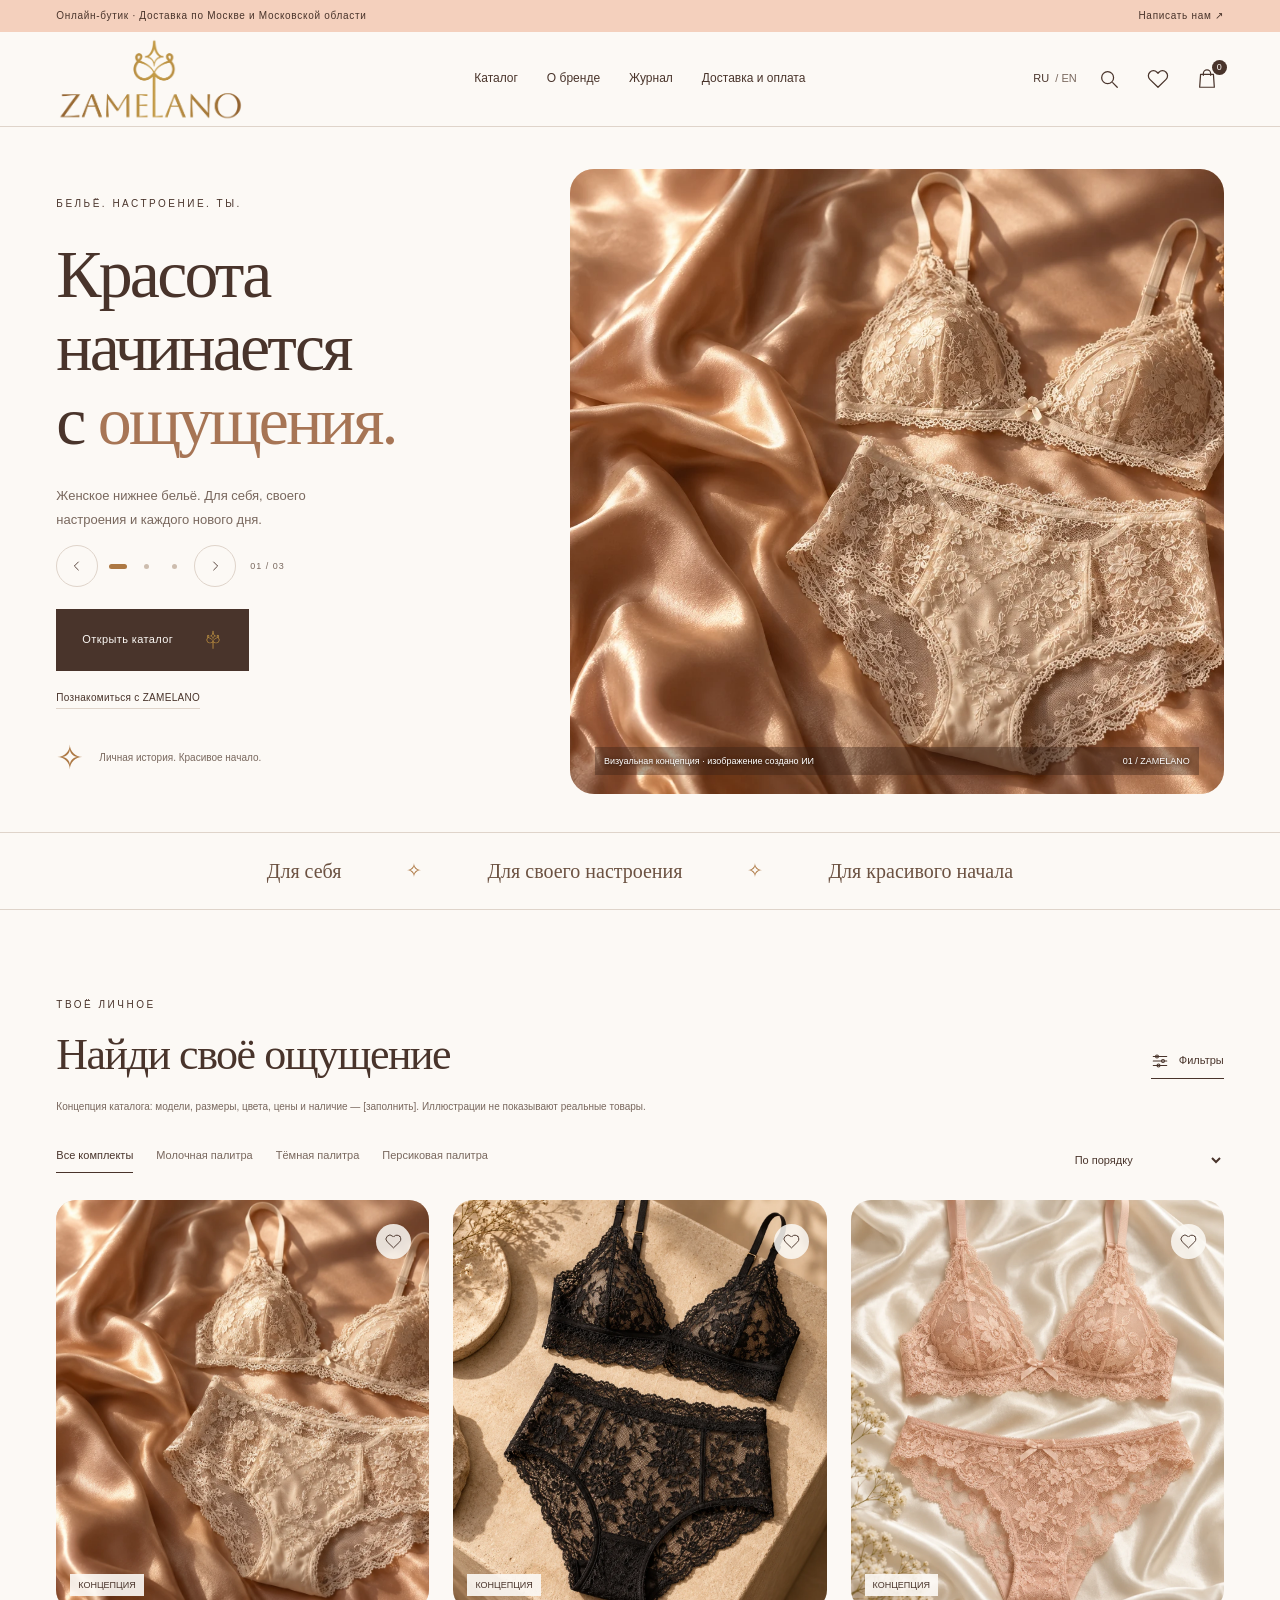
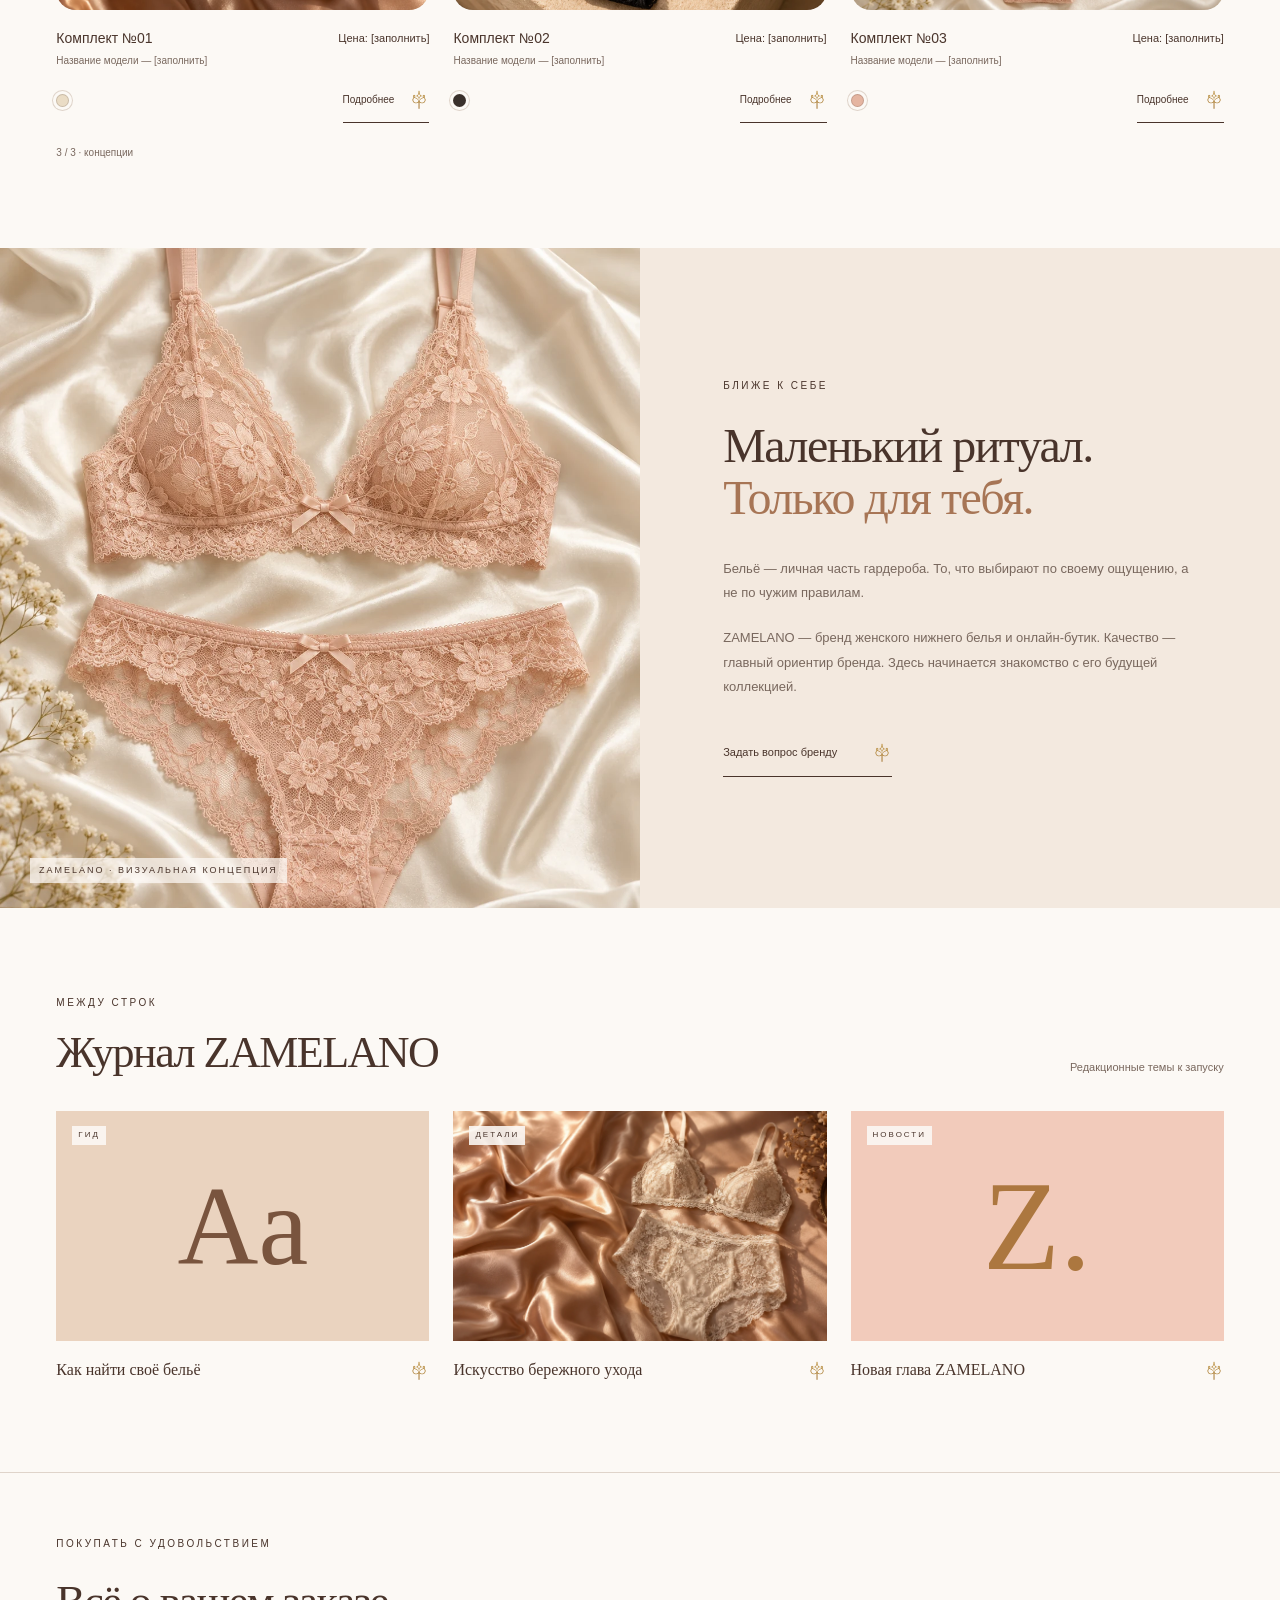
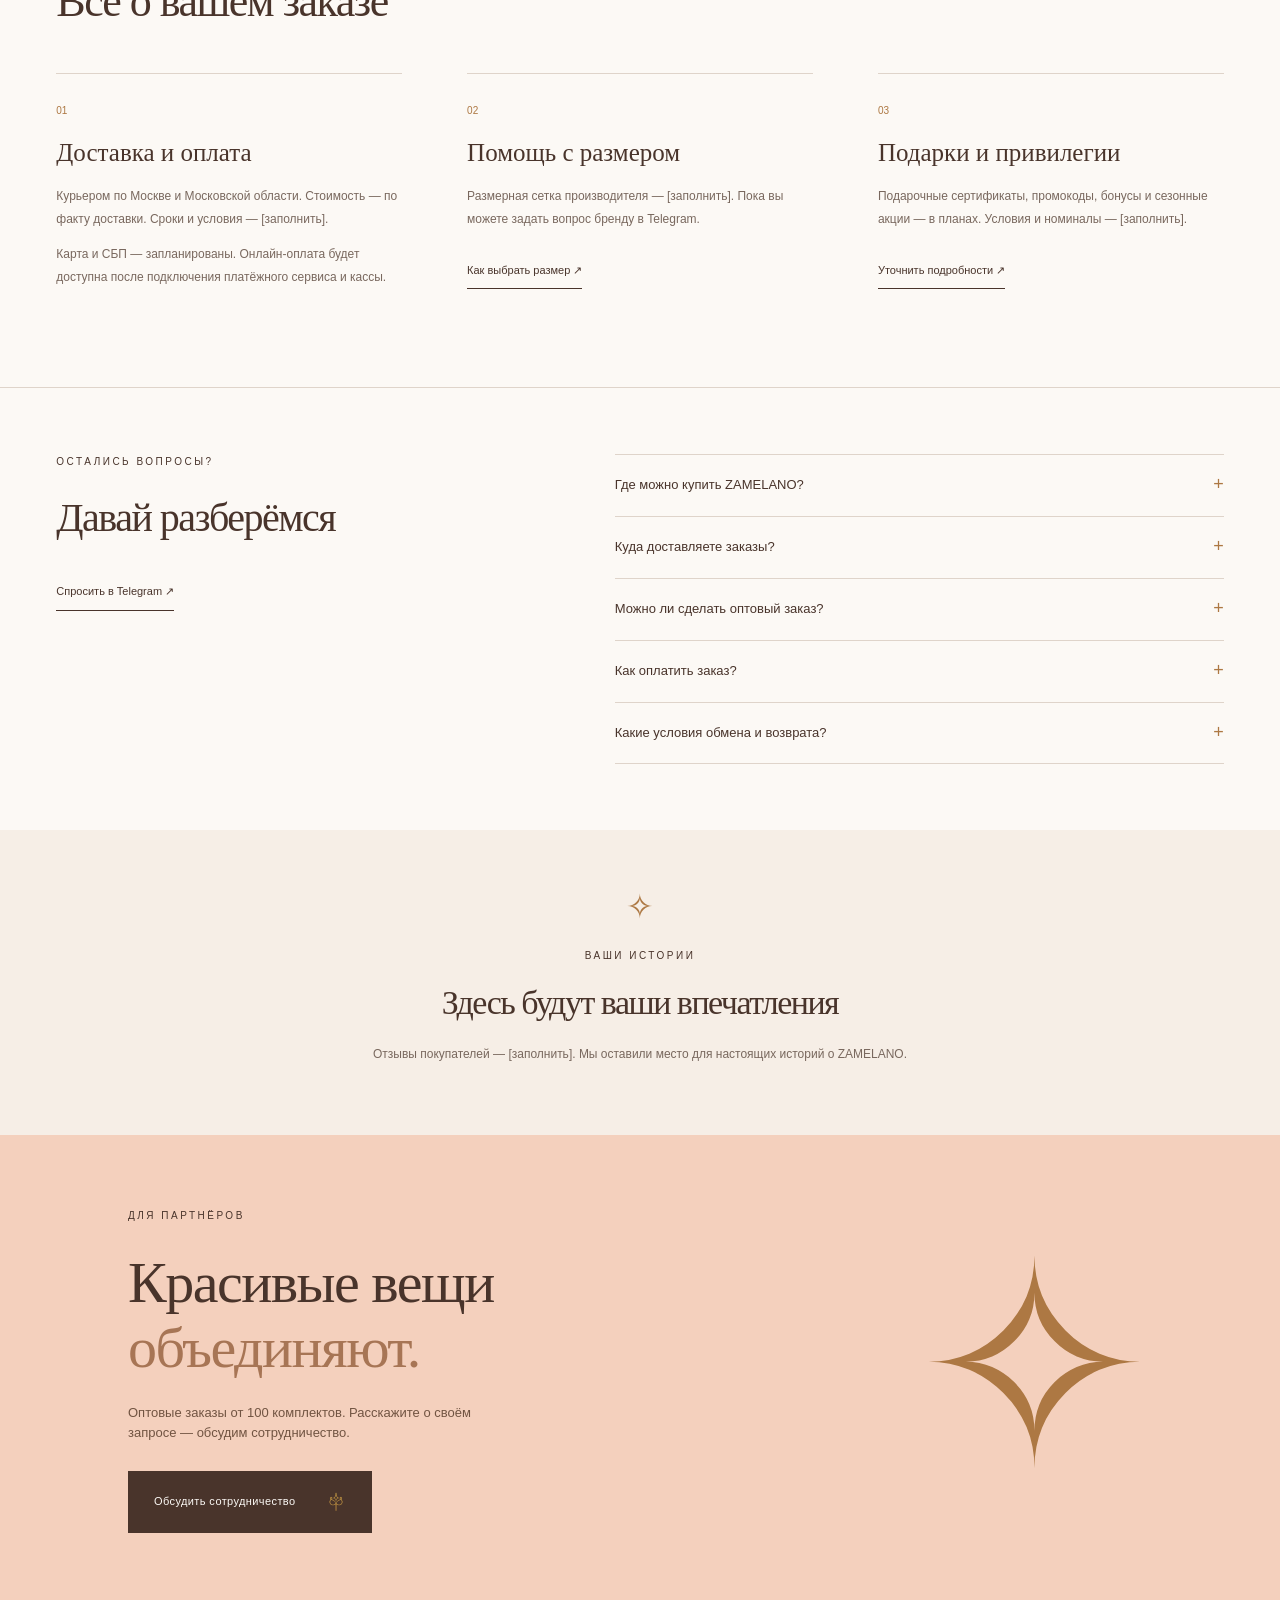
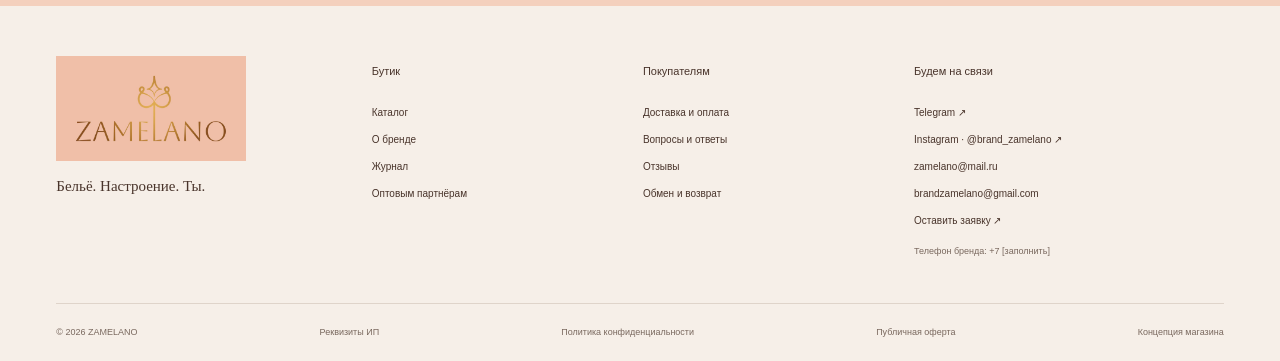
==== commit 1bb84db0: "Remove italic typography throughout the site" ====
--- a/site/index.html
+++ b/site/index.html
@@ -11,7 +11,7 @@
   <meta property="og:description" content="Красота начинается с ощущения. Познакомьтесь с концепцией ZAMELANO.">
   <meta property="og:type" content="website">
   <link rel="icon" href="assets/favicon.svg" type="image/svg+xml">
-  <link rel="stylesheet" href="styles.css?v=a595907082e6">
+  <link rel="stylesheet" href="styles.css?v=03f2c8f3cd6b">
   <link rel="preload" href="assets/ivory.webp" as="image">
   <script src="app.js?v=976d2ab87dea" defer></script>
 </head>
--- a/site/styles.css
+++ b/site/styles.css
@@ -1,4 +1,4 @@
-:root{--paper:#fcf9f5;--peach:#f4d0bd;--peach-light:#f9e8dd;--ink:#49342b;--muted:#79685e;--gold:#ad7843;--line:#dfd4ca;--serif:Georgia,'Times New Roman',serif;--sans:Arial,Helvetica,sans-serif}*{box-sizing:border-box}html{scroll-behavior:smooth;scroll-padding-top:110px}body{margin:0;background:var(--paper);color:var(--ink);font-family:var(--sans);font-size:14px;line-height:1.6}body.modal-open{overflow:hidden}button,input,select,textarea{font:inherit;color:inherit}button,a,input,select,textarea{-webkit-tap-highlight-color:transparent}button{cursor:pointer}a{color:inherit;text-decoration:none}button{border:0;background:none}img{max-width:100%;display:block}h1,h2,h3,p{margin-top:0}h1,h2{font-family:var(--serif);font-weight:400;line-height:1.09;letter-spacing:-1.5px}h2{font-size:44px;margin-bottom:24px}h3{font-weight:400;font-size:20px;line-height:1.35}em{font-weight:400;color:#a77555}svg{width:22px;height:22px;fill:none;stroke:currentColor;stroke-width:1.35;stroke-linecap:round;stroke-linejoin:round;flex:none}button:focus-visible,a:focus-visible,input:focus-visible,select:focus-visible,textarea:focus-visible,summary:focus-visible{outline:2px solid var(--gold);outline-offset:5px}button:disabled{opacity:.5;cursor:not-allowed}[hidden]{display:none!important}.sr-only{position:absolute;width:1px;height:1px;margin:-1px;overflow:hidden;clip:rect(0,0,0,0);white-space:nowrap}.svg-defs{position:absolute;width:0;height:0;overflow:hidden}.skip-link{position:fixed;top:-80px;left:20px;padding:10px;background:white;z-index:100}.skip-link:focus{top:10px}.announcement{background:var(--peach);display:flex;justify-content:space-between;gap:20px;padding:8px 4.4%;font-size:10px;letter-spacing:.7px}.announcement a{white-space:nowrap}.header{padding:21px 4.4%;height:95px;display:flex;align-items:center;justify-content:space-between;gap:30px;border-bottom:1px solid var(--line);background:var(--paper);position:sticky;top:0;z-index:20}.wordmark{font-family:var(--serif);font-size:29px;line-height:1;letter-spacing:4px;display:block;color:#916329}.wordmark span{display:block;font-family:var(--sans);font-size:8px;letter-spacing:5px;text-align:center;margin-top:9px;margin-left:-5px}.desktop-nav{display:flex;align-items:center;gap:29px;font-size:12px}.desktop-nav a{position:relative}.desktop-nav a:after{content:'';position:absolute;bottom:-4px;left:0;width:0;height:1px;background:var(--ink);transition:width .2s}.desktop-nav a:hover:after{width:100%}.header-actions{display:flex;gap:15px;align-items:center}.language{font-size:11px;white-space:nowrap;padding:6px 0}.language span{color:var(--muted);margin-left:3px}.icon-button{width:34px;height:36px;display:inline-flex;align-items:center;justify-content:center;position:relative;padding:5px}.count{font-size:9px;border-radius:50%;position:absolute;right:-3px;top:-1px;min-width:15px;height:15px;line-height:15px;text-align:center;background:var(--ink);color:var(--paper)}.mobile-menu{display:none}.hero{display:grid;grid-template-columns:44% 56%;max-width:1600px;margin:auto;min-height:650px;padding:42px 4.4% 38px}.hero-copy{padding:27px 20px 20px 0;display:flex;align-items:flex-start;flex-direction:column}.eyebrow{font-size:10px;letter-spacing:2.5px;margin-bottom:26px;font-weight:400}.hero h1,.hero-slide-title{font-size:clamp(49px,5.3vw,82px);line-height:1.08;margin-bottom:26px;letter-spacing:-2.8px}.hero-description{font-size:13px;max-width:285px;line-height:1.9;color:var(--muted);margin-bottom:30px}.button{display:inline-flex;align-items:center;justify-content:space-between;gap:30px;padding:16px 25px;min-height:53px;font-size:11px;letter-spacing:.4px;border:1px solid transparent;transition:background .2s,transform .2s}.button:hover{transform:translateY(-2px)}.button.primary{color:var(--paper);background:var(--ink)}.button.primary:hover{background:#6d4b39}.button.secondary{border:1px solid var(--ink);background:transparent}.quiet-link{font-size:10px;margin-top:19px;letter-spacing:.3px;border-bottom:1px solid var(--line);padding-bottom:2px}.hero-foot{display:flex;align-items:center;gap:15px;margin-top:auto;padding-top:32px;font-size:10px;color:var(--muted)}.small-star{font-size:33px;color:var(--gold);line-height:1}.hero-visual{position:relative;overflow:hidden;border-radius:24px;min-height:570px;background:#ead3be}.hero-visual>img{width:100%;height:100%;object-fit:cover;object-position:64% center;position:absolute}.image-caption{position:absolute;bottom:19px;left:25px;right:25px;color:#fff;display:flex;justify-content:space-between;font-size:9px;gap:15px;text-shadow:0 1px 4px #211309;background:#37211766;padding:7px 9px}.values-strip{display:flex;align-items:center;justify-content:center;gap:65px;border-top:1px solid var(--line);border-bottom:1px solid var(--line);padding:22px;font-family:var(--serif);font-size:20px;color:#6c5242}.separator{font-size:19px;color:var(--gold)}.section{padding:87px 4.4%;max-width:1600px;margin:auto}.section-heading{display:flex;align-items:flex-end;justify-content:space-between;gap:25px;margin-bottom:20px}.section-heading h2{margin-bottom:0}.section-heading .eyebrow{margin-bottom:18px}.text-button{display:inline-flex;align-items:center;gap:10px;font-size:11px;padding:8px 0;border-bottom:1px solid var(--ink)}.text-button svg{width:18px;height:18px}.catalog-note{font-size:10px;color:var(--muted);max-width:690px;margin-bottom:29px}.catalog-tools{display:flex;justify-content:space-between;align-items:center;gap:20px;margin-bottom:24px}.category-tabs{display:flex;gap:23px;flex-wrap:wrap}.tab{padding:0 0 8px;font-size:11px;color:var(--muted);border-bottom:1px solid transparent}.tab.active{color:var(--ink);border-color:var(--ink)}select{border:0;background:transparent;max-width:100%;padding:9px 19px 9px 3px;font-size:11px}.product-grid{display:grid;grid-template-columns:repeat(3,1fr);gap:24px}.product-card{min-width:0}.product-image-wrap{position:relative;height:410px;overflow:hidden;background:#e7d6c9;border-radius:20px}.product-image-link{display:block;width:100%;height:100%;padding:0}.product-image-link>img{width:100%;height:100%;object-fit:cover;transition:transform .55s}.product-image-link:hover>img{transform:scale(1.04)}.product-card:first-child img{object-position:64% center}.favorite-button{position:absolute;right:18px;top:24px;border-radius:50%;width:35px;height:35px;background:#fcf9f5da;display:flex;align-items:center;justify-content:center}.favorite-button svg{width:17px;height:17px}.favorite-button.selected svg{fill:var(--ink)}.product-badge{position:absolute;bottom:14px;left:14px;font-size:9px;background:#fcf9f5e8;padding:4px 8px;color:var(--ink)}.product-info{display:flex;justify-content:space-between;align-items:flex-start;gap:14px;margin-top:17px}.product-name{font-size:14px;margin:0 0 3px;display:block;text-align:left;padding:0}.product-info p{font-size:10px;color:var(--muted);margin-bottom:9px}.product-price{font-size:11px;white-space:nowrap;padding-top:3px}.product-bottom{display:flex;justify-content:space-between;align-items:center;gap:10px}.swatch{display:block;width:13px;height:13px;border-radius:50%;border:1px solid #49342b33;box-shadow:0 0 0 3px var(--paper),0 0 0 4px #dfd4ca}.product-bottom .text-button{font-size:10px;gap:15px}.result-count{font-size:10px;color:var(--muted);margin:22px 0 0}.filter-panel{background:var(--peach-light);padding:24px;display:grid;grid-template-columns:repeat(5,1fr) auto;gap:20px;margin-bottom:24px}.filter-panel label span{display:block;font-size:10px;letter-spacing:.4px;margin-bottom:6px}.filter-panel select,.filter-panel input{width:100%;padding:9px 0;border-bottom:1px solid var(--line);outline-offset:2px}.filter-panel input{border:0;background:none;border-bottom:1px solid var(--line)}.filter-note{grid-column:1/-1;margin:0;font-size:10px;color:var(--muted)}.search-inline{display:flex;align-items:center;gap:15px;margin:15px 0 30px;padding:12px 0;border-bottom:1px solid var(--line)}.search-inline input{width:100%;border:0;background:none;padding:8px 0}.active-view{display:flex;align-items:center;justify-content:space-between;background:var(--peach-light);padding:12px 20px;margin-bottom:20px}.empty-state{grid-column:1/-1;text-align:center;padding:70px 20px;border:1px solid var(--line)}.empty-state h3{font-family:var(--serif);font-size:28px}.empty-state p{color:var(--muted);font-size:12px}.brand-section{display:grid;grid-template-columns:1fr 1fr;background:#f3e9df}.brand-image{position:relative;height:660px;overflow:hidden}.brand-image img{width:100%;height:100%;object-fit:cover;object-position:center 51%}.vertical-caption{position:absolute;bottom:25px;left:30px;font-size:9px;letter-spacing:2px;background:#fcf9f5bb;padding:5px 9px}.brand-copy{align-self:center;padding:65px 13%;max-width:720px}.brand-copy h2{font-size:48px;margin-bottom:32px}.brand-copy p:not(.eyebrow){color:var(--muted);font-size:13px;line-height:1.9;margin-bottom:20px}.underlined-link{display:inline-flex;align-items:center;justify-content:space-between;gap:35px;border-bottom:1px solid var(--ink);padding:9px 0;font-size:11px;background:none;margin-top:10px}.journal-grid{display:grid;grid-template-columns:repeat(3,1fr);gap:24px;margin-top:35px}.journal-card{text-align:left;padding:0;display:block}.journal-art{display:flex;position:relative;width:100%;height:230px;align-items:center;justify-content:center;overflow:hidden}.art-fit{background:#ead3bf;color:#79543e;font-family:var(--serif);font-style:italic;font-size:112px}.art-care img{width:100%;height:100%;object-fit:cover;object-position:35% 45%}.art-news{background:#f2cbbb;color:#ac773f;font-family:var(--serif);font-size:126px;font-weight:400}.journal-tag{font-family:var(--sans);font-style:normal;position:absolute;top:15px;left:16px;font-size:8px;letter-spacing:2px;padding:3px 6px;background:#fcf9f5e3;color:var(--ink)}.journal-bottom{font-size:16px;font-family:var(--serif);display:flex;justify-content:space-between;gap:15px;padding-top:16px}.subtle{font-size:11px;color:var(--muted)}.service-section{padding-top:63px;border-top:1px solid var(--line)}.service-grid{display:grid;grid-template-columns:repeat(3,1fr);gap:65px;padding-top:23px}.service-grid article{position:relative;border-top:1px solid var(--line);padding-top:29px}.service-number{color:var(--gold);font-size:10px;display:block;margin-bottom:17px}.service-grid h3{font-family:var(--serif);font-size:25px;margin-bottom:15px}.service-grid p{color:var(--muted);font-size:12px;line-height:1.9}.faq-section{display:grid;grid-template-columns:1fr 1.3fr;gap:90px;border-top:1px solid var(--line);padding-top:66px;padding-bottom:66px}.faq-section h2{font-size:40px}.faq-list{border-top:1px solid var(--line)}details{border-bottom:1px solid var(--line)}summary{cursor:pointer;list-style:none;display:flex;justify-content:space-between;gap:20px;padding:20px 0;font-size:13px}summary::-webkit-details-marker{display:none}summary:after{content:'+';font-size:18px;color:var(--gold);line-height:1}details[open] summary:after{content:'−'}details p{font-size:12px;color:var(--muted);padding:0 25px 16px 0;line-height:1.9;margin:0}.reviews-section{text-align:center;padding-top:60px;padding-bottom:70px;background:#f6eee6;max-width:none}.reviews-section .small-star{display:block;margin-bottom:25px}.reviews-section .eyebrow{margin-bottom:20px}.reviews-section h2{font-size:34px}.reviews-section p:last-child{font-size:12px;color:var(--muted);margin:0}.wholesale-section{background:var(--peach);padding:73px 10%;display:flex;justify-content:space-between;align-items:center;gap:40px}.wholesale-section>div{max-width:570px}.wholesale-section h2{font-size:58px;line-height:1.13;margin-bottom:22px}.wholesale-section p:not(.eyebrow){font-size:13px;max-width:370px;margin-bottom:27px;color:#715442}.wholesale-motif{font-family:var(--serif);font-size:280px;font-weight:normal;color:#ad7843;line-height:1}footer{padding:58px 4.4% 0;background:#f6efe8}.footer-main{display:grid;grid-template-columns:1.2fr 1fr 1fr 1.4fr;gap:50px;padding-bottom:45px}.footer-brand img{width:190px;height:auto;object-fit:contain;mix-blend-mode:multiply;margin-top:-8px}.footer-brand p{font-family:var(--serif);font-size:15px;margin-top:13px}.footer-main h3{font-size:11px;margin-bottom:20px}.footer-main a,.footer-link{display:block;font-size:10px;line-height:2.7;text-align:left;padding:0}.footer-pending{display:block;font-size:9px;color:var(--muted);margin-top:10px}.footer-bottom{display:flex;justify-content:space-between;align-items:center;gap:16px;border-top:1px solid var(--line);padding:21px 0;font-size:9px;color:var(--muted)}.footer-bottom button{font-size:9px;padding:0}.footer-main a:hover,.footer-link:hover,.footer-bottom button:hover{text-decoration:underline}dialog{border:0;background:var(--paper);color:var(--ink);padding:40px;box-shadow:0 20px 80px #23140b40;max-height:94dvh;max-width:calc(100% - 36px);overflow:auto}dialog::backdrop{background:#281b1490;backdrop-filter:blur(3px)}.close-button{position:absolute;top:16px;right:17px;z-index:3;background:var(--paper);border-radius:50%}.product-dialog{width:930px;padding:0}.product-detail-grid{display:grid;grid-template-columns:1fr 1fr}.detail-image{height:650px;width:100%;object-fit:cover}.detail-copy{padding:50px 35px 35px}.detail-copy h2{font-size:36px;letter-spacing:-1px;margin:16px 0}.detail-copy .eyebrow{font-size:9px;letter-spacing:1.5px}.detail-copy p{font-size:12px;color:var(--muted)}.detail-price{font-size:17px!important;color:var(--ink)!important;margin:22px 0}.detail-fields{display:grid;grid-template-columns:1fr 1fr;gap:18px;margin:26px 0}.detail-fields label span{display:block;font-size:11px;margin-bottom:6px}.detail-fields select{width:100%;border-bottom:1px solid var(--line)}.detail-copy .button{width:100%;margin-top:20px}.detail-note{font-size:10px!important;margin-top:20px}.drawer{position:fixed;left:auto;right:0;top:0;bottom:0;margin:0;max-height:100dvh;height:100dvh;width:480px;max-width:100%;padding:30px}.drawer-heading{display:flex;justify-content:space-between;align-items:center;margin-bottom:25px;border-bottom:1px solid var(--line);padding-bottom:15px}.drawer-heading h2{font-size:34px;margin:0}.cart-line{display:grid;grid-template-columns:85px 1fr;gap:17px;padding:22px 0;border-bottom:1px solid var(--line)}.cart-line img{width:85px;height:115px;object-fit:cover}.cart-line h3{font-size:13px;margin-bottom:5px}.cart-line p{font-size:10px;color:var(--muted);margin-bottom:8px}.cart-line-bottom{display:flex;justify-content:space-between;align-items:center}.quantity-control{display:flex;align-items:center;border:1px solid var(--line)}.quantity-control button{width:27px;height:28px;padding:0}.quantity-control span{width:28px;text-align:center;font-size:11px}.remove-item{font-size:10px;text-decoration:underline}.cart-summary{margin-top:28px}.cart-total{display:flex;justify-content:space-between;font-size:14px}.cart-summary p{font-size:11px;color:var(--muted)}.cart-summary .button{width:100%;margin-top:20px}.cart-empty{padding:60px 0;text-align:center}.cart-empty svg{width:44px;height:44px;margin-bottom:20px}.cart-empty h3{font-family:var(--serif);font-size:29px}.cart-empty p{font-size:12px;color:var(--muted)}.request-dialog{width:640px;padding:47px}.request-dialog h2{font-size:38px}.form-grid{display:grid;grid-template-columns:1fr 1fr;gap:20px;margin:25px 0}.form-grid label>span{font-size:11px;display:block;margin-bottom:7px}.form-grid input,.form-grid textarea,.form-grid select{width:100%;border:1px solid var(--line);background:transparent;border-radius:0;padding:11px;font-size:12px}.full-width{grid-column:1/-1}.consent{display:flex;gap:10px;font-size:10px;align-items:flex-start}.consent input{margin:2px 0;accent-color:var(--ink)}.micro{font-size:9px;color:var(--muted);line-height:1.7;margin:14px 0 22px}.request-dialog .button{width:100%}.request-status{padding:15px;background:var(--peach-light);font-size:12px}.request-dialog #request-text{width:100%;border:1px solid var(--line);padding:15px;background:none;font-size:12px;resize:vertical}.request-buttons{display:flex;gap:10px;margin:18px 0}.request-buttons .button{padding:13px 17px;font-size:10px;justify-content:center}.content-dialog{width:740px;padding:55px}.content-dialog h2{font-size:39px}.content-dialog h3{font-family:var(--serif);font-size:23px;margin:26px 0 13px}.content-dialog p,.content-dialog li{font-size:13px;line-height:1.9;color:var(--muted)}.content-dialog dl{margin:20px 0}.content-dialog dt{font-size:10px;margin-top:15px;color:var(--muted)}.content-dialog dd{font-size:13px;margin-left:0;overflow-wrap:anywhere}.notice{background:var(--peach-light);padding:16px;margin:20px 0;font-size:11px!important}.menu-drawer nav{display:flex;flex-direction:column;gap:22px;font-family:var(--serif);font-size:25px}.toast{position:fixed;bottom:24px;left:50%;transform:translateX(-50%);z-index:100;background:var(--ink);color:var(--paper);font-size:12px;padding:15px 25px;max-width:90%;text-align:center;box-shadow:0 4px 25px #24160d30}.noscript{padding:25px;background:var(--peach)}
+:root{--paper:#fcf9f5;--peach:#f4d0bd;--peach-light:#f9e8dd;--ink:#49342b;--muted:#79685e;--gold:#ad7843;--line:#dfd4ca;--serif:Georgia,'Times New Roman',serif;--sans:Arial,Helvetica,sans-serif}*{box-sizing:border-box}html{scroll-behavior:smooth;scroll-padding-top:110px}body{margin:0;background:var(--paper);color:var(--ink);font-family:var(--sans);font-size:14px;line-height:1.6}body.modal-open{overflow:hidden}button,input,select,textarea{font:inherit;color:inherit}button,a,input,select,textarea{-webkit-tap-highlight-color:transparent}button{cursor:pointer}a{color:inherit;text-decoration:none}button{border:0;background:none}img{max-width:100%;display:block}h1,h2,h3,p{margin-top:0}h1,h2{font-family:var(--serif);font-weight:400;line-height:1.09;letter-spacing:-1.5px}h2{font-size:44px;margin-bottom:24px}h3{font-weight:400;font-size:20px;line-height:1.35}em{font-style:normal;font-weight:400;color:#a77555}svg{width:22px;height:22px;fill:none;stroke:currentColor;stroke-width:1.35;stroke-linecap:round;stroke-linejoin:round;flex:none}button:focus-visible,a:focus-visible,input:focus-visible,select:focus-visible,textarea:focus-visible,summary:focus-visible{outline:2px solid var(--gold);outline-offset:5px}button:disabled{opacity:.5;cursor:not-allowed}[hidden]{display:none!important}.sr-only{position:absolute;width:1px;height:1px;margin:-1px;overflow:hidden;clip:rect(0,0,0,0);white-space:nowrap}.svg-defs{position:absolute;width:0;height:0;overflow:hidden}.skip-link{position:fixed;top:-80px;left:20px;padding:10px;background:white;z-index:100}.skip-link:focus{top:10px}.announcement{background:var(--peach);display:flex;justify-content:space-between;gap:20px;padding:8px 4.4%;font-size:10px;letter-spacing:.7px}.announcement a{white-space:nowrap}.header{padding:21px 4.4%;height:95px;display:flex;align-items:center;justify-content:space-between;gap:30px;border-bottom:1px solid var(--line);background:var(--paper);position:sticky;top:0;z-index:20}.wordmark{font-family:var(--serif);font-size:29px;line-height:1;letter-spacing:4px;display:block;color:#916329}.wordmark span{display:block;font-family:var(--sans);font-size:8px;letter-spacing:5px;text-align:center;margin-top:9px;margin-left:-5px}.desktop-nav{display:flex;align-items:center;gap:29px;font-size:12px}.desktop-nav a{position:relative}.desktop-nav a:after{content:'';position:absolute;bottom:-4px;left:0;width:0;height:1px;background:var(--ink);transition:width .2s}.desktop-nav a:hover:after{width:100%}.header-actions{display:flex;gap:15px;align-items:center}.language{font-size:11px;white-space:nowrap;padding:6px 0}.language span{color:var(--muted);margin-left:3px}.icon-button{width:34px;height:36px;display:inline-flex;align-items:center;justify-content:center;position:relative;padding:5px}.count{font-size:9px;border-radius:50%;position:absolute;right:-3px;top:-1px;min-width:15px;height:15px;line-height:15px;text-align:center;background:var(--ink);color:var(--paper)}.mobile-menu{display:none}.hero{display:grid;grid-template-columns:44% 56%;max-width:1600px;margin:auto;min-height:650px;padding:42px 4.4% 38px}.hero-copy{padding:27px 20px 20px 0;display:flex;align-items:flex-start;flex-direction:column}.eyebrow{font-size:10px;letter-spacing:2.5px;margin-bottom:26px;font-weight:400}.hero h1,.hero-slide-title{font-size:clamp(49px,5.3vw,82px);line-height:1.08;margin-bottom:26px;letter-spacing:-2.8px}.hero-description{font-size:13px;max-width:285px;line-height:1.9;color:var(--muted);margin-bottom:30px}.button{display:inline-flex;align-items:center;justify-content:space-between;gap:30px;padding:16px 25px;min-height:53px;font-size:11px;letter-spacing:.4px;border:1px solid transparent;transition:background .2s,transform .2s}.button:hover{transform:translateY(-2px)}.button.primary{color:var(--paper);background:var(--ink)}.button.primary:hover{background:#6d4b39}.button.secondary{border:1px solid var(--ink);background:transparent}.quiet-link{font-size:10px;margin-top:19px;letter-spacing:.3px;border-bottom:1px solid var(--line);padding-bottom:2px}.hero-foot{display:flex;align-items:center;gap:15px;margin-top:auto;padding-top:32px;font-size:10px;color:var(--muted)}.small-star{font-size:33px;color:var(--gold);line-height:1}.hero-visual{position:relative;overflow:hidden;border-radius:24px;min-height:570px;background:#ead3be}.hero-visual>img{width:100%;height:100%;object-fit:cover;object-position:64% center;position:absolute}.image-caption{position:absolute;bottom:19px;left:25px;right:25px;color:#fff;display:flex;justify-content:space-between;font-size:9px;gap:15px;text-shadow:0 1px 4px #211309;background:#37211766;padding:7px 9px}.values-strip{display:flex;align-items:center;justify-content:center;gap:65px;border-top:1px solid var(--line);border-bottom:1px solid var(--line);padding:22px;font-family:var(--serif);font-size:20px;color:#6c5242}.separator{font-size:19px;color:var(--gold)}.section{padding:87px 4.4%;max-width:1600px;margin:auto}.section-heading{display:flex;align-items:flex-end;justify-content:space-between;gap:25px;margin-bottom:20px}.section-heading h2{margin-bottom:0}.section-heading .eyebrow{margin-bottom:18px}.text-button{display:inline-flex;align-items:center;gap:10px;font-size:11px;padding:8px 0;border-bottom:1px solid var(--ink)}.text-button svg{width:18px;height:18px}.catalog-note{font-size:10px;color:var(--muted);max-width:690px;margin-bottom:29px}.catalog-tools{display:flex;justify-content:space-between;align-items:center;gap:20px;margin-bottom:24px}.category-tabs{display:flex;gap:23px;flex-wrap:wrap}.tab{padding:0 0 8px;font-size:11px;color:var(--muted);border-bottom:1px solid transparent}.tab.active{color:var(--ink);border-color:var(--ink)}select{border:0;background:transparent;max-width:100%;padding:9px 19px 9px 3px;font-size:11px}.product-grid{display:grid;grid-template-columns:repeat(3,1fr);gap:24px}.product-card{min-width:0}.product-image-wrap{position:relative;height:410px;overflow:hidden;background:#e7d6c9;border-radius:20px}.product-image-link{display:block;width:100%;height:100%;padding:0}.product-image-link>img{width:100%;height:100%;object-fit:cover;transition:transform .55s}.product-image-link:hover>img{transform:scale(1.04)}.product-card:first-child img{object-position:64% center}.favorite-button{position:absolute;right:18px;top:24px;border-radius:50%;width:35px;height:35px;background:#fcf9f5da;display:flex;align-items:center;justify-content:center}.favorite-button svg{width:17px;height:17px}.favorite-button.selected svg{fill:var(--ink)}.product-badge{position:absolute;bottom:14px;left:14px;font-size:9px;background:#fcf9f5e8;padding:4px 8px;color:var(--ink)}.product-info{display:flex;justify-content:space-between;align-items:flex-start;gap:14px;margin-top:17px}.product-name{font-size:14px;margin:0 0 3px;display:block;text-align:left;padding:0}.product-info p{font-size:10px;color:var(--muted);margin-bottom:9px}.product-price{font-size:11px;white-space:nowrap;padding-top:3px}.product-bottom{display:flex;justify-content:space-between;align-items:center;gap:10px}.swatch{display:block;width:13px;height:13px;border-radius:50%;border:1px solid #49342b33;box-shadow:0 0 0 3px var(--paper),0 0 0 4px #dfd4ca}.product-bottom .text-button{font-size:10px;gap:15px}.result-count{font-size:10px;color:var(--muted);margin:22px 0 0}.filter-panel{background:var(--peach-light);padding:24px;display:grid;grid-template-columns:repeat(5,1fr) auto;gap:20px;margin-bottom:24px}.filter-panel label span{display:block;font-size:10px;letter-spacing:.4px;margin-bottom:6px}.filter-panel select,.filter-panel input{width:100%;padding:9px 0;border-bottom:1px solid var(--line);outline-offset:2px}.filter-panel input{border:0;background:none;border-bottom:1px solid var(--line)}.filter-note{grid-column:1/-1;margin:0;font-size:10px;color:var(--muted)}.search-inline{display:flex;align-items:center;gap:15px;margin:15px 0 30px;padding:12px 0;border-bottom:1px solid var(--line)}.search-inline input{width:100%;border:0;background:none;padding:8px 0}.active-view{display:flex;align-items:center;justify-content:space-between;background:var(--peach-light);padding:12px 20px;margin-bottom:20px}.empty-state{grid-column:1/-1;text-align:center;padding:70px 20px;border:1px solid var(--line)}.empty-state h3{font-family:var(--serif);font-size:28px}.empty-state p{color:var(--muted);font-size:12px}.brand-section{display:grid;grid-template-columns:1fr 1fr;background:#f3e9df}.brand-image{position:relative;height:660px;overflow:hidden}.brand-image img{width:100%;height:100%;object-fit:cover;object-position:center 51%}.vertical-caption{position:absolute;bottom:25px;left:30px;font-size:9px;letter-spacing:2px;background:#fcf9f5bb;padding:5px 9px}.brand-copy{align-self:center;padding:65px 13%;max-width:720px}.brand-copy h2{font-size:48px;margin-bottom:32px}.brand-copy p:not(.eyebrow){color:var(--muted);font-size:13px;line-height:1.9;margin-bottom:20px}.underlined-link{display:inline-flex;align-items:center;justify-content:space-between;gap:35px;border-bottom:1px solid var(--ink);padding:9px 0;font-size:11px;background:none;margin-top:10px}.journal-grid{display:grid;grid-template-columns:repeat(3,1fr);gap:24px;margin-top:35px}.journal-card{text-align:left;padding:0;display:block}.journal-art{display:flex;position:relative;width:100%;height:230px;align-items:center;justify-content:center;overflow:hidden}.art-fit{background:#ead3bf;color:#79543e;font-family:var(--serif);font-style:normal;font-size:112px}.art-care img{width:100%;height:100%;object-fit:cover;object-position:35% 45%}.art-news{background:#f2cbbb;color:#ac773f;font-family:var(--serif);font-size:126px;font-weight:400}.journal-tag{font-family:var(--sans);font-style:normal;position:absolute;top:15px;left:16px;font-size:8px;letter-spacing:2px;padding:3px 6px;background:#fcf9f5e3;color:var(--ink)}.journal-bottom{font-size:16px;font-family:var(--serif);display:flex;justify-content:space-between;gap:15px;padding-top:16px}.subtle{font-size:11px;color:var(--muted)}.service-section{padding-top:63px;border-top:1px solid var(--line)}.service-grid{display:grid;grid-template-columns:repeat(3,1fr);gap:65px;padding-top:23px}.service-grid article{position:relative;border-top:1px solid var(--line);padding-top:29px}.service-number{color:var(--gold);font-size:10px;display:block;margin-bottom:17px}.service-grid h3{font-family:var(--serif);font-size:25px;margin-bottom:15px}.service-grid p{color:var(--muted);font-size:12px;line-height:1.9}.faq-section{display:grid;grid-template-columns:1fr 1.3fr;gap:90px;border-top:1px solid var(--line);padding-top:66px;padding-bottom:66px}.faq-section h2{font-size:40px}.faq-list{border-top:1px solid var(--line)}details{border-bottom:1px solid var(--line)}summary{cursor:pointer;list-style:none;display:flex;justify-content:space-between;gap:20px;padding:20px 0;font-size:13px}summary::-webkit-details-marker{display:none}summary:after{content:'+';font-size:18px;color:var(--gold);line-height:1}details[open] summary:after{content:'−'}details p{font-size:12px;color:var(--muted);padding:0 25px 16px 0;line-height:1.9;margin:0}.reviews-section{text-align:center;padding-top:60px;padding-bottom:70px;background:#f6eee6;max-width:none}.reviews-section .small-star{display:block;margin-bottom:25px}.reviews-section .eyebrow{margin-bottom:20px}.reviews-section h2{font-size:34px}.reviews-section p:last-child{font-size:12px;color:var(--muted);margin:0}.wholesale-section{background:var(--peach);padding:73px 10%;display:flex;justify-content:space-between;align-items:center;gap:40px}.wholesale-section>div{max-width:570px}.wholesale-section h2{font-size:58px;line-height:1.13;margin-bottom:22px}.wholesale-section p:not(.eyebrow){font-size:13px;max-width:370px;margin-bottom:27px;color:#715442}.wholesale-motif{font-family:var(--serif);font-size:280px;font-weight:normal;color:#ad7843;line-height:1}footer{padding:58px 4.4% 0;background:#f6efe8}.footer-main{display:grid;grid-template-columns:1.2fr 1fr 1fr 1.4fr;gap:50px;padding-bottom:45px}.footer-brand img{width:190px;height:auto;object-fit:contain;mix-blend-mode:multiply;margin-top:-8px}.footer-brand p{font-family:var(--serif);font-size:15px;margin-top:13px}.footer-main h3{font-size:11px;margin-bottom:20px}.footer-main a,.footer-link{display:block;font-size:10px;line-height:2.7;text-align:left;padding:0}.footer-pending{display:block;font-size:9px;color:var(--muted);margin-top:10px}.footer-bottom{display:flex;justify-content:space-between;align-items:center;gap:16px;border-top:1px solid var(--line);padding:21px 0;font-size:9px;color:var(--muted)}.footer-bottom button{font-size:9px;padding:0}.footer-main a:hover,.footer-link:hover,.footer-bottom button:hover{text-decoration:underline}dialog{border:0;background:var(--paper);color:var(--ink);padding:40px;box-shadow:0 20px 80px #23140b40;max-height:94dvh;max-width:calc(100% - 36px);overflow:auto}dialog::backdrop{background:#281b1490;backdrop-filter:blur(3px)}.close-button{position:absolute;top:16px;right:17px;z-index:3;background:var(--paper);border-radius:50%}.product-dialog{width:930px;padding:0}.product-detail-grid{display:grid;grid-template-columns:1fr 1fr}.detail-image{height:650px;width:100%;object-fit:cover}.detail-copy{padding:50px 35px 35px}.detail-copy h2{font-size:36px;letter-spacing:-1px;margin:16px 0}.detail-copy .eyebrow{font-size:9px;letter-spacing:1.5px}.detail-copy p{font-size:12px;color:var(--muted)}.detail-price{font-size:17px!important;color:var(--ink)!important;margin:22px 0}.detail-fields{display:grid;grid-template-columns:1fr 1fr;gap:18px;margin:26px 0}.detail-fields label span{display:block;font-size:11px;margin-bottom:6px}.detail-fields select{width:100%;border-bottom:1px solid var(--line)}.detail-copy .button{width:100%;margin-top:20px}.detail-note{font-size:10px!important;margin-top:20px}.drawer{position:fixed;left:auto;right:0;top:0;bottom:0;margin:0;max-height:100dvh;height:100dvh;width:480px;max-width:100%;padding:30px}.drawer-heading{display:flex;justify-content:space-between;align-items:center;margin-bottom:25px;border-bottom:1px solid var(--line);padding-bottom:15px}.drawer-heading h2{font-size:34px;margin:0}.cart-line{display:grid;grid-template-columns:85px 1fr;gap:17px;padding:22px 0;border-bottom:1px solid var(--line)}.cart-line img{width:85px;height:115px;object-fit:cover}.cart-line h3{font-size:13px;margin-bottom:5px}.cart-line p{font-size:10px;color:var(--muted);margin-bottom:8px}.cart-line-bottom{display:flex;justify-content:space-between;align-items:center}.quantity-control{display:flex;align-items:center;border:1px solid var(--line)}.quantity-control button{width:27px;height:28px;padding:0}.quantity-control span{width:28px;text-align:center;font-size:11px}.remove-item{font-size:10px;text-decoration:underline}.cart-summary{margin-top:28px}.cart-total{display:flex;justify-content:space-between;font-size:14px}.cart-summary p{font-size:11px;color:var(--muted)}.cart-summary .button{width:100%;margin-top:20px}.cart-empty{padding:60px 0;text-align:center}.cart-empty svg{width:44px;height:44px;margin-bottom:20px}.cart-empty h3{font-family:var(--serif);font-size:29px}.cart-empty p{font-size:12px;color:var(--muted)}.request-dialog{width:640px;padding:47px}.request-dialog h2{font-size:38px}.form-grid{display:grid;grid-template-columns:1fr 1fr;gap:20px;margin:25px 0}.form-grid label>span{font-size:11px;display:block;margin-bottom:7px}.form-grid input,.form-grid textarea,.form-grid select{width:100%;border:1px solid var(--line);background:transparent;border-radius:0;padding:11px;font-size:12px}.full-width{grid-column:1/-1}.consent{display:flex;gap:10px;font-size:10px;align-items:flex-start}.consent input{margin:2px 0;accent-color:var(--ink)}.micro{font-size:9px;color:var(--muted);line-height:1.7;margin:14px 0 22px}.request-dialog .button{width:100%}.request-status{padding:15px;background:var(--peach-light);font-size:12px}.request-dialog #request-text{width:100%;border:1px solid var(--line);padding:15px;background:none;font-size:12px;resize:vertical}.request-buttons{display:flex;gap:10px;margin:18px 0}.request-buttons .button{padding:13px 17px;font-size:10px;justify-content:center}.content-dialog{width:740px;padding:55px}.content-dialog h2{font-size:39px}.content-dialog h3{font-family:var(--serif);font-size:23px;margin:26px 0 13px}.content-dialog p,.content-dialog li{font-size:13px;line-height:1.9;color:var(--muted)}.content-dialog dl{margin:20px 0}.content-dialog dt{font-size:10px;margin-top:15px;color:var(--muted)}.content-dialog dd{font-size:13px;margin-left:0;overflow-wrap:anywhere}.notice{background:var(--peach-light);padding:16px;margin:20px 0;font-size:11px!important}.menu-drawer nav{display:flex;flex-direction:column;gap:22px;font-family:var(--serif);font-size:25px}.toast{position:fixed;bottom:24px;left:50%;transform:translateX(-50%);z-index:100;background:var(--ink);color:var(--paper);font-size:12px;padding:15px 25px;max-width:90%;text-align:center;box-shadow:0 4px 25px #24160d30}.noscript{padding:25px;background:var(--peach)}
 @media(min-width:1600px){.header,.announcement{padding-left:max(4.4%,calc((100vw - 1460px)/2));padding-right:max(4.4%,calc((100vw - 1460px)/2))}.brand-image{height:740px}.hero{min-height:745px}.hero-visual{min-height:650px}}
 @media(max-width:1100px){.desktop-nav{gap:18px;font-size:11px}.header-actions{gap:10px}.wordmark{font-size:25px}.hero{min-height:590px}.hero-visual{min-height:515px}.hero h1,.hero-slide-title{font-size:58px}.product-image-wrap{height:350px}.brand-copy{padding:50px 10%}.brand-copy h2{font-size:40px}.brand-image{height:590px}.values-strip{gap:35px}.service-grid{gap:35px}.filter-panel{grid-template-columns:repeat(3,1fr)}.faq-section{gap:45px}.footer-main{gap:25px}.hero-foot{padding-top:24px}}
 @media(max-width:850px){.desktop-nav{display:none}.mobile-menu{display:inline-flex}.header{height:80px;padding:18px 5%;gap:20px}.announcement{padding:8px 5%;font-size:9px}.announcement>a{display:none}.hero{padding:30px 5% 30px;min-height:550px;grid-template-columns:46% 54%}.hero h1,.hero-slide-title{font-size:clamp(39px,6.5vw,56px);letter-spacing:-2px}.hero-copy{padding:22px 17px 0 0}.hero-visual{min-height:480px;border-radius:24px}.hero-description{font-size:11px}.eyebrow{font-size:9px;letter-spacing:1.8px}.hero .button{padding:14px 17px;gap:20px;font-size:10px}.hero-foot{font-size:9px}.image-caption{left:15px;right:15px;font-size:8px;bottom:12px}.image-caption span:last-child{display:none}.values-strip{gap:25px;font-size:16px;padding:18px}.section{padding:65px 5%}h2{font-size:36px}.section-heading{align-items:center}.catalog-tools{align-items:flex-start}.category-tabs{gap:12px}.tab{font-size:10px}.sort-label{min-width:130px}.product-grid{gap:17px}.product-image-wrap{height:290px}.product-name{font-size:12px}.product-price{font-size:10px}.product-info{gap:6px;flex-wrap:wrap}.product-info p{font-size:9px}.product-bottom .text-button{font-size:9px}.brand-image{height:500px}.brand-copy{padding:40px 9%}.brand-copy h2{font-size:33px;letter-spacing:-1px}.brand-copy p:not(.eyebrow){font-size:11px}.journal-art{height:185px}.journal-grid{gap:17px}.journal-bottom{font-size:14px}.journal-section .section-heading>.subtle{font-size:9px;max-width:140px;text-align:right}.service-grid{gap:25px}.service-grid h3{font-size:22px}.service-grid p{font-size:11px}.faq-section{gap:35px}.faq-section h2{font-size:32px}.wholesale-section{padding:65px 8%}.wholesale-section h2{font-size:48px}.wholesale-motif{font-size:195px}.footer-main{grid-template-columns:1fr 1fr;row-gap:35px}.footer-bottom{flex-wrap:wrap;justify-content:flex-start;column-gap:22px}.product-detail-grid{grid-template-columns:1fr 1fr}.detail-image{height:600px}.detail-copy{padding:48px 25px 25px}.detail-copy h2{font-size:30px}.detail-fields{grid-template-columns:1fr;gap:12px}}
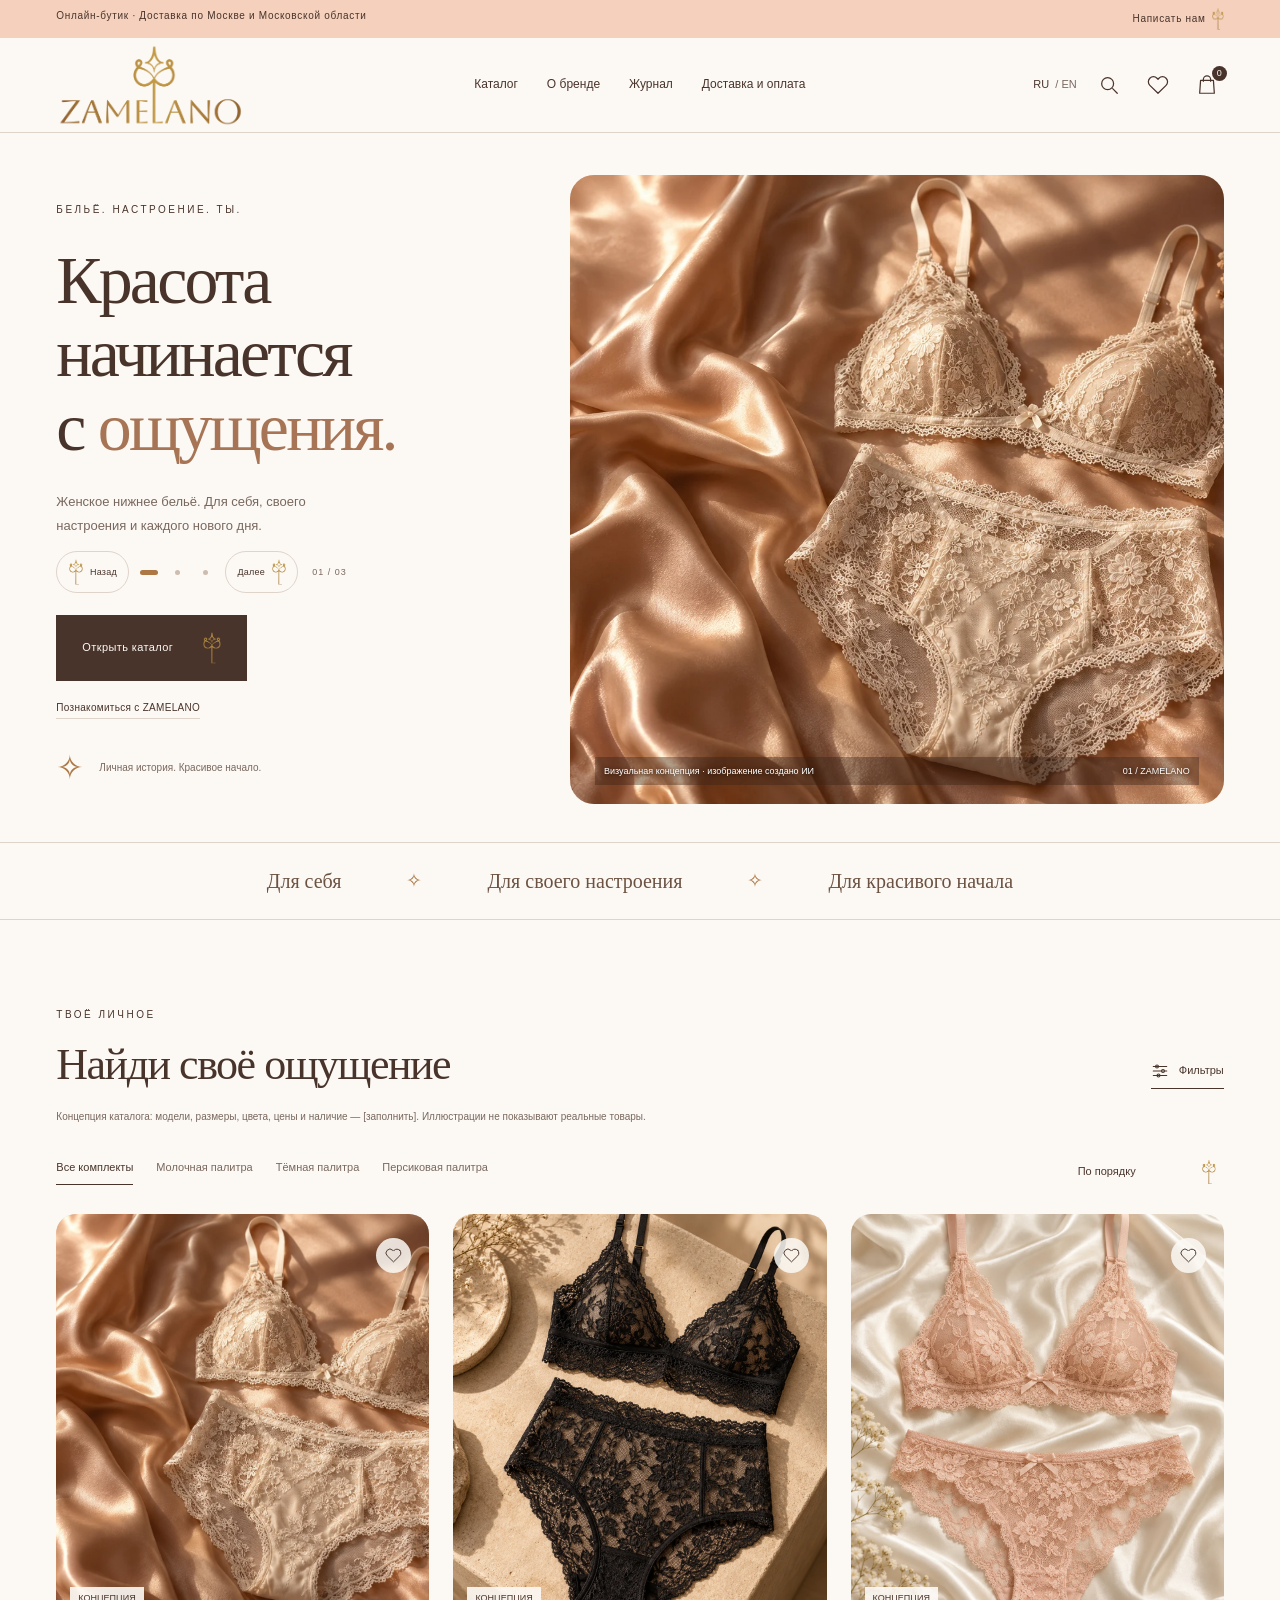
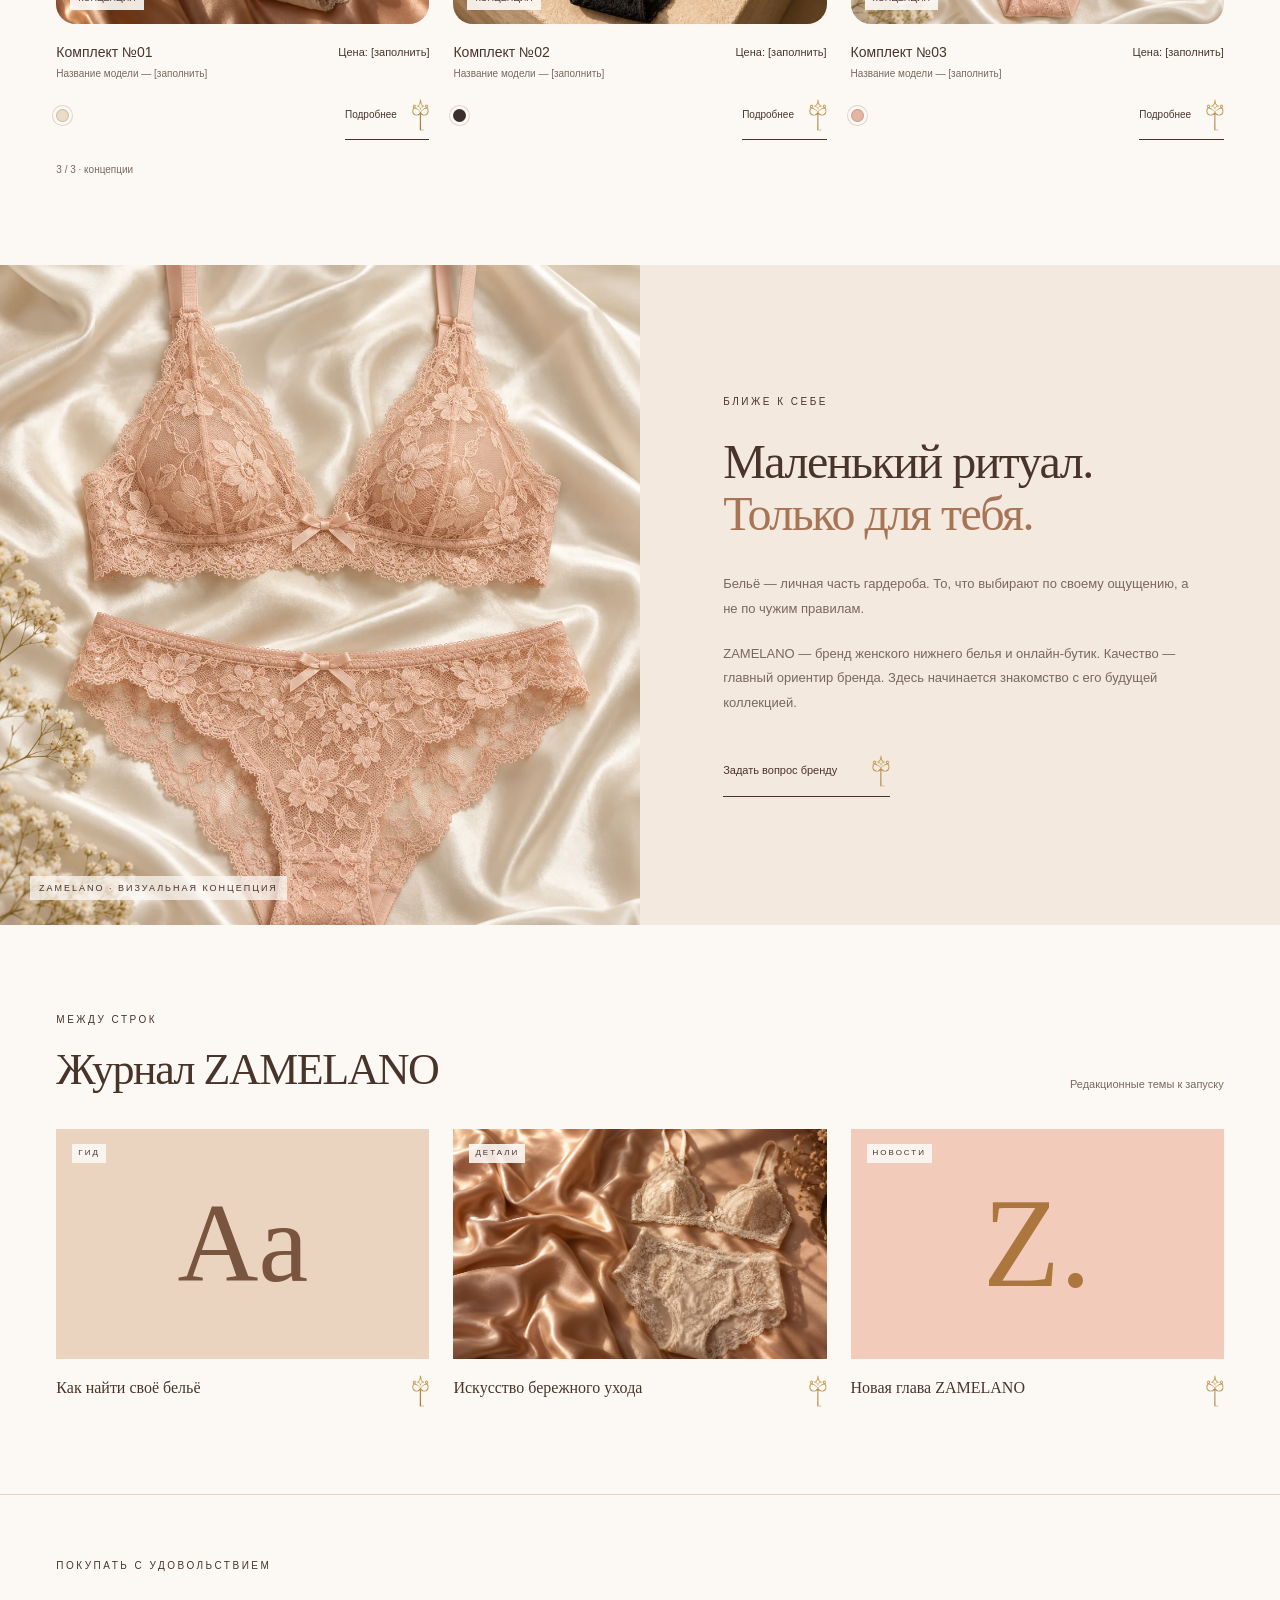
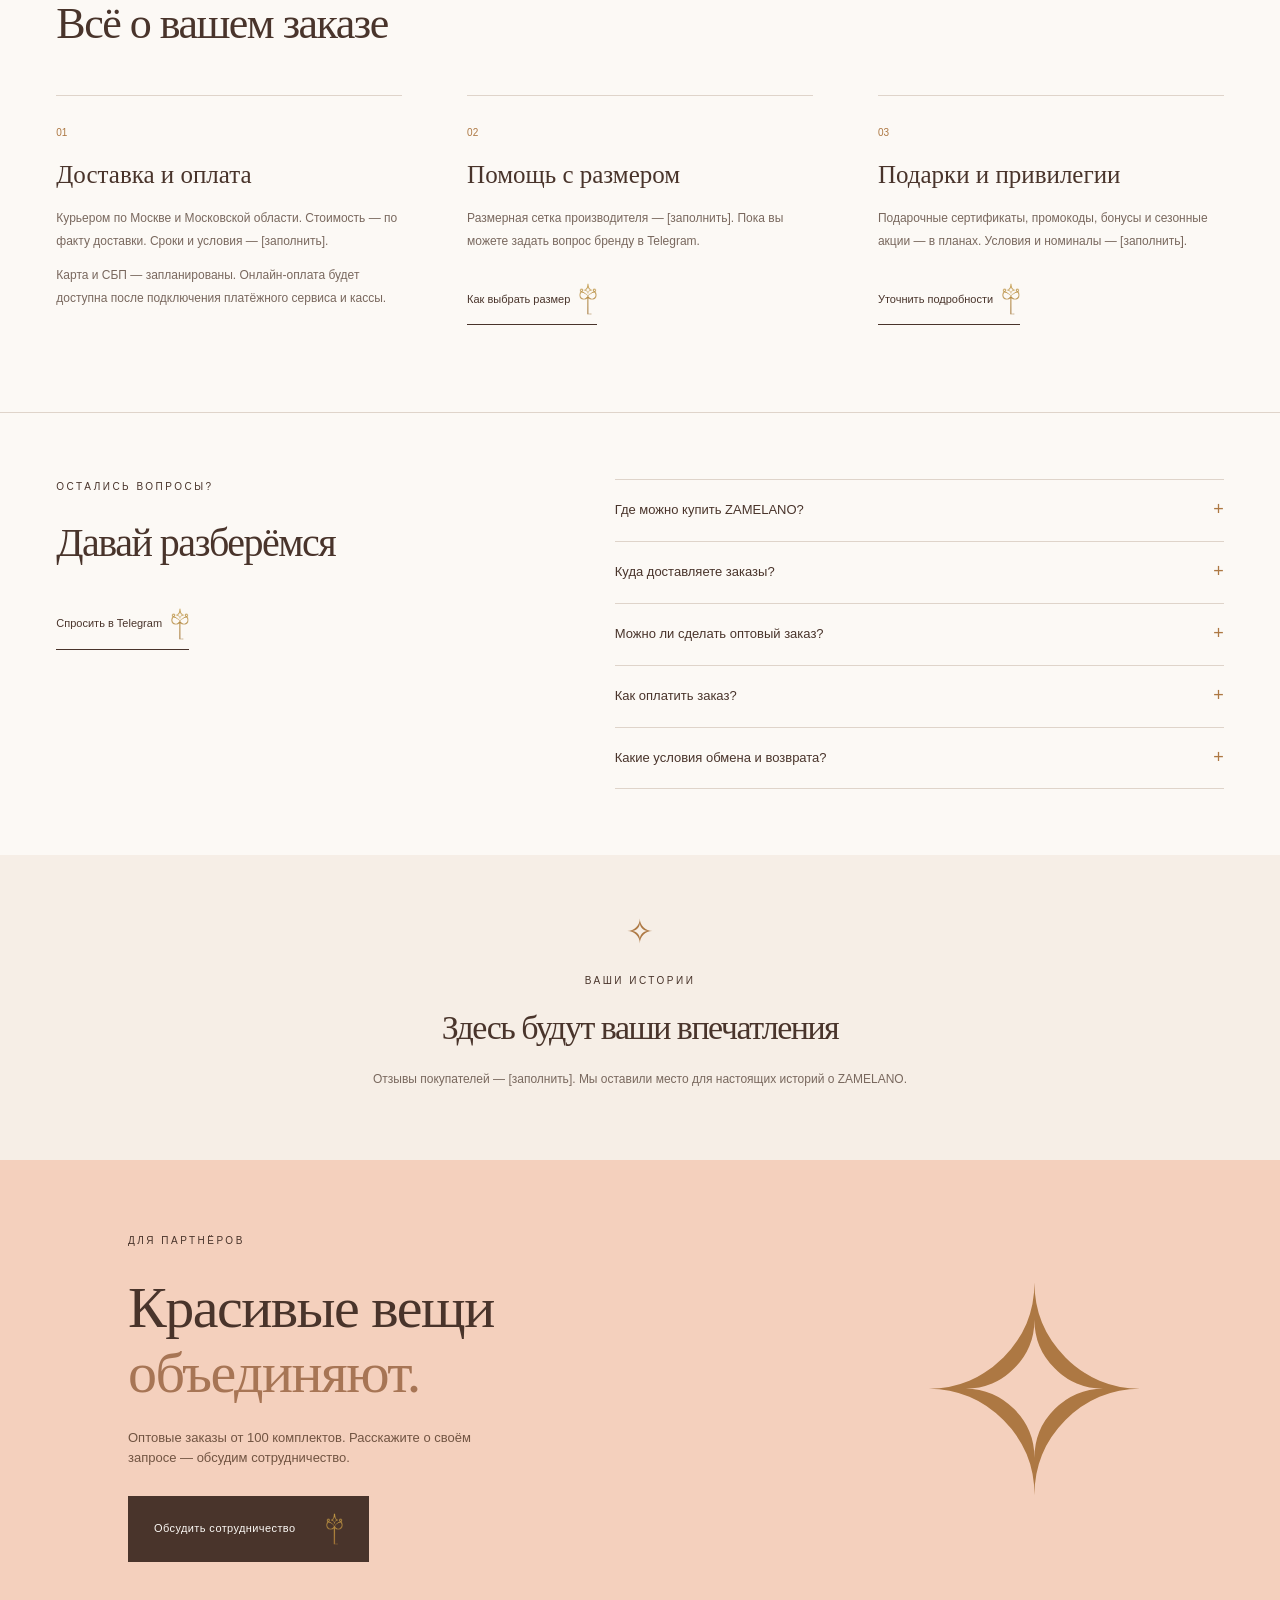
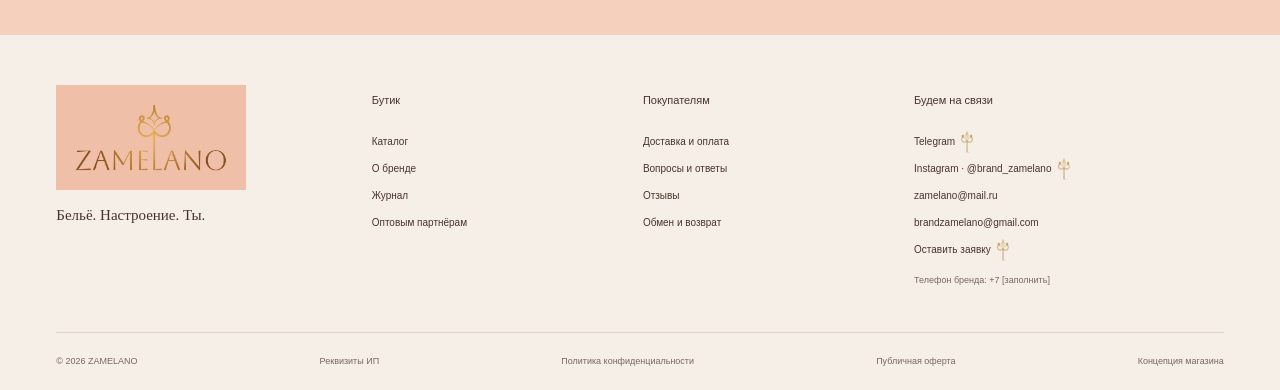
==== commit 0b864230: "Use the complete logo key and L across all arrow controls" ====
--- a/site/index.html
+++ b/site/index.html
@@ -11,13 +11,13 @@
   <meta property="og:description" content="Красота начинается с ощущения. Познакомьтесь с концепцией ZAMELANO.">
   <meta property="og:type" content="website">
   <link rel="icon" href="assets/favicon.svg" type="image/svg+xml">
-  <link rel="stylesheet" href="styles.css?v=03f2c8f3cd6b">
+  <link rel="stylesheet" href="styles.css?v=5287f5adce82">
   <link rel="preload" href="assets/ivory.webp" as="image">
-  <script src="app.js?v=976d2ab87dea" defer></script>
+  <script src="app.js?v=d0ae231203d7" defer></script>
 </head>
 <body>
   <a class="skip-link" href="#main" data-i18n="skip">Перейти к содержимому</a>
-  <div class="announcement"><span data-i18n="announcement">Онлайн-бутик · Доставка по Москве и Московской области</span><a href="https://t.me/Zamelano" target="_blank" rel="noopener" data-i18n="write">Написать нам ↗</a></div>
+  <div class="announcement"><span data-i18n="announcement">Онлайн-бутик · Доставка по Москве и Московской области</span><a href="https://t.me/Zamelano" target="_blank" rel="noopener" data-i18n="write" data-brand-key>Написать нам</a></div>
   <header class="header">
     <a class="wordmark" href="#" aria-label="ZAMELANO — главная" data-i18n-aria="home"><span class="header-logo" role="img" aria-label="Логотип ZAMELANO" data-i18n-aria="logoAlt"></span></a>
     <nav class="desktop-nav" aria-label="Основная навигация" data-i18n-aria="navigation">
@@ -53,9 +53,9 @@
             </div>
           </div>
           <div class="hero-slider-controls">
-            <button class="slide-nav" id="hero-prev" type="button" aria-label="Предыдущий слайд" data-i18n-aria="previousSlide" aria-controls="hero-slide-track"><svg viewBox="0 0 24 24" aria-hidden="true"><path d="m14 6-6 6 6 6"/></svg></button>
+            <button class="slide-nav" id="hero-prev" type="button" aria-label="Предыдущий слайд" data-i18n-aria="previousSlide" aria-controls="hero-slide-track"><span class="brand-key" aria-hidden="true"></span><span class="slide-nav-label" data-i18n="backSlide">Назад</span></button>
             <div class="hero-slide-dots"><button class="slide-dot is-active" type="button" data-hero-slide="0" aria-label="Показать слайд 1 из 3" aria-current="true" aria-controls="hero-slide-track"><span></span></button><button class="slide-dot" type="button" data-hero-slide="1" aria-label="Показать слайд 2 из 3" aria-controls="hero-slide-track"><span></span></button><button class="slide-dot" type="button" data-hero-slide="2" aria-label="Показать слайд 3 из 3" aria-controls="hero-slide-track"><span></span></button></div>
-            <button class="slide-nav" id="hero-next" type="button" aria-label="Следующий слайд" data-i18n-aria="nextSlide" aria-controls="hero-slide-track"><svg viewBox="0 0 24 24" aria-hidden="true"><path d="m10 6 6 6-6 6"/></svg></button>
+            <button class="slide-nav" id="hero-next" type="button" aria-label="Следующий слайд" data-i18n-aria="nextSlide" aria-controls="hero-slide-track"><span class="slide-nav-label" data-i18n="forwardSlide">Далее</span><span class="brand-key" aria-hidden="true"></span></button>
             <span class="hero-slide-count" id="hero-slide-count" aria-hidden="true">01 / 03</span>
           </div>
           <p class="sr-only" id="hero-slide-status" role="status" aria-live="polite" aria-atomic="true"></p>
@@ -101,19 +101,19 @@
 
     <section class="service-section section" id="delivery" aria-labelledby="service-title">
       <p class="eyebrow" data-i18n="serviceEyebrow">ПОКУПАТЬ С УДОВОЛЬСТВИЕМ</p><h2 id="service-title" data-i18n="serviceTitle">Всё о вашем заказе</h2>
-      <div class="service-grid"><article><span class="service-number">01</span><h3 data-i18n="delivery">Доставка и оплата</h3><p data-i18n="deliveryText">Курьером по Москве и Московской области. Стоимость — по факту доставки. Сроки и условия — [заполнить].</p><p data-i18n="paymentText">Карта и СБП — запланированы. Онлайн-оплата будет доступна после подключения платёжного сервиса и кассы.</p></article><article><span class="service-number">02</span><h3 data-i18n="sizeHelp">Помощь с размером</h3><p data-i18n="sizeText">Размерная сетка производителя — [заполнить]. Пока вы можете задать вопрос бренду в Telegram.</p><button class="underlined-link" id="size-help" data-i18n="openSize">Как выбрать размер ↗</button></article><article><span class="service-number">03</span><h3 data-i18n="gifts">Подарки и привилегии</h3><p data-i18n="giftsText">Подарочные сертификаты, промокоды, бонусы и сезонные акции — в планах. Условия и номиналы — [заполнить].</p><a class="underlined-link" href="https://t.me/Zamelano" target="_blank" rel="noopener" data-i18n="askDetails">Уточнить подробности ↗</a></article></div>
+      <div class="service-grid"><article><span class="service-number">01</span><h3 data-i18n="delivery">Доставка и оплата</h3><p data-i18n="deliveryText">Курьером по Москве и Московской области. Стоимость — по факту доставки. Сроки и условия — [заполнить].</p><p data-i18n="paymentText">Карта и СБП — запланированы. Онлайн-оплата будет доступна после подключения платёжного сервиса и кассы.</p></article><article><span class="service-number">02</span><h3 data-i18n="sizeHelp">Помощь с размером</h3><p data-i18n="sizeText">Размерная сетка производителя — [заполнить]. Пока вы можете задать вопрос бренду в Telegram.</p><button class="underlined-link" id="size-help" data-i18n="openSize" data-brand-key>Как выбрать размер</button></article><article><span class="service-number">03</span><h3 data-i18n="gifts">Подарки и привилегии</h3><p data-i18n="giftsText">Подарочные сертификаты, промокоды, бонусы и сезонные акции — в планах. Условия и номиналы — [заполнить].</p><a class="underlined-link" href="https://t.me/Zamelano" target="_blank" rel="noopener" data-i18n="askDetails" data-brand-key>Уточнить подробности</a></article></div>
     </section>
 
-    <section class="section faq-section" id="faq" aria-labelledby="faq-title"><div><p class="eyebrow" data-i18n="faqEyebrow">ОСТАЛИСЬ ВОПРОСЫ?</p><h2 id="faq-title" data-i18n="faqTitle">Давай разберёмся</h2><a class="underlined-link" href="https://t.me/Zamelano" target="_blank" rel="noopener" data-i18n="askTelegram">Спросить в Telegram ↗</a></div><div class="faq-list"><details><summary data-i18n="faq1">Где можно купить ZAMELANO?</summary><p data-i18n="faq1Answer">Бренд работает только онлайн. Сейчас на сайте представлена концепция каталога; реальные товары и цены — [заполнить]. По вопросам покупки напишите в Telegram.</p></details><details><summary data-i18n="faq2">Куда доставляете заказы?</summary><p data-i18n="faq2Answer">Курьерская доставка доступна по Москве и Московской области. Стоимость — по факту доставки, сроки — [заполнить].</p></details><details><summary data-i18n="faq3">Можно ли сделать оптовый заказ?</summary><p data-i18n="faq3Answer">Да, опт — от 100 комплектов. Условия, цены и сроки — [заполнить]. Используйте форму для партнёров ниже.</p></details><details><summary data-i18n="faq4">Как оплатить заказ?</summary><p data-i18n="faq4Answer">Планируются оплата картой онлайн и СБП. Платёжный сервис и онлайн-касса ещё не подключены. На этом этапе можно подготовить заявку в Telegram, без оплаты.</p></details><details><summary data-i18n="faq5">Какие условия обмена и возврата?</summary><p data-i18n="faq5Answer">Условия обмена и возврата — [заполнить]. Документы готовят юристы бренда. Пожалуйста, уточните условия перед покупкой.</p></details></div></section>
+    <section class="section faq-section" id="faq" aria-labelledby="faq-title"><div><p class="eyebrow" data-i18n="faqEyebrow">ОСТАЛИСЬ ВОПРОСЫ?</p><h2 id="faq-title" data-i18n="faqTitle">Давай разберёмся</h2><a class="underlined-link" href="https://t.me/Zamelano" target="_blank" rel="noopener" data-i18n="askTelegram" data-brand-key>Спросить в Telegram</a></div><div class="faq-list"><details><summary data-i18n="faq1">Где можно купить ZAMELANO?</summary><p data-i18n="faq1Answer">Бренд работает только онлайн. Сейчас на сайте представлена концепция каталога; реальные товары и цены — [заполнить]. По вопросам покупки напишите в Telegram.</p></details><details><summary data-i18n="faq2">Куда доставляете заказы?</summary><p data-i18n="faq2Answer">Курьерская доставка доступна по Москве и Московской области. Стоимость — по факту доставки, сроки — [заполнить].</p></details><details><summary data-i18n="faq3">Можно ли сделать оптовый заказ?</summary><p data-i18n="faq3Answer">Да, опт — от 100 комплектов. Условия, цены и сроки — [заполнить]. Используйте форму для партнёров ниже.</p></details><details><summary data-i18n="faq4">Как оплатить заказ?</summary><p data-i18n="faq4Answer">Планируются оплата картой онлайн и СБП. Платёжный сервис и онлайн-касса ещё не подключены. На этом этапе можно подготовить заявку в Telegram, без оплаты.</p></details><details><summary data-i18n="faq5">Какие условия обмена и возврата?</summary><p data-i18n="faq5Answer">Условия обмена и возврата — [заполнить]. Документы готовят юристы бренда. Пожалуйста, уточните условия перед покупкой.</p></details></div></section>
 
     <section class="reviews-section section" id="reviews"><span class="small-star" aria-hidden="true">✧</span><p class="eyebrow" data-i18n="reviews">ВАШИ ИСТОРИИ</p><h2 data-i18n="reviewsTitle">Здесь будут ваши впечатления</h2><p data-i18n="reviewsText">Отзывы покупателей — [заполнить]. Мы оставили место для настоящих историй о ZAMELANO.</p></section>
 
     <section class="wholesale-section" id="wholesale"><div><p class="eyebrow" data-i18n="wholesaleEyebrow">ДЛЯ ПАРТНЁРОВ</p><h2 data-i18n-html="wholesaleTitle">Красивые вещи<br><em>объединяют.</em></h2><p data-i18n="wholesaleText">Оптовые заказы от 100 комплектов. Расскажите о своём запросе — обсудим сотрудничество.</p><button class="button primary" id="wholesale-open"><span data-i18n="wholesaleButton">Обсудить сотрудничество</span><span class="brand-key" aria-hidden="true"></span></button></div><span class="wholesale-motif" aria-hidden="true">✧</span></section>
   </main>
-  <footer id="contacts"><div class="footer-main"><div class="footer-brand"><img src="assets/zamelano-logo.jpg" alt="Логотип ZAMELANO" data-i18n-alt="logoAlt" width="1280" height="704" loading="lazy"><p data-i18n="footerTagline">Бельё. Настроение. Ты.</p></div><div><h3 data-i18n="shop">Бутик</h3><a href="#catalog" data-i18n="catalog">Каталог</a><a href="#brand" data-i18n="brand">О бренде</a><a href="#journal" data-i18n="journal">Журнал</a><a href="#wholesale" data-i18n="wholesale">Оптовым партнёрам</a></div><div><h3 data-i18n="customers">Покупателям</h3><a href="#delivery" data-i18n="delivery">Доставка и оплата</a><a href="#faq" data-i18n="faq">Вопросы и ответы</a><a href="#reviews" data-i18n="reviewsLink">Отзывы</a><button class="footer-link" data-legal="returns" data-i18n="returns">Обмен и возврат</button></div><div><h3 data-i18n="contacts">Будем на связи</h3><a href="https://t.me/Zamelano" target="_blank" rel="noopener">Telegram ↗</a><a href="https://www.instagram.com/brand_zamelano/" target="_blank" rel="noopener">Instagram · @brand_zamelano ↗</a><a href="mailto:zamelano@mail.ru">zamelano@mail.ru</a><a href="mailto:brandzamelano@gmail.com">brandzamelano@gmail.com</a><button class="footer-link" id="contact-open" data-i18n="leaveRequest">Оставить заявку ↗</button><span class="footer-pending" data-i18n="phonePending">Телефон бренда: +7 [заполнить]</span></div></div><div class="footer-bottom"><span>© 2026 ZAMELANO</span><button data-legal="details" data-i18n="legalDetails">Реквизиты ИП</button><button data-legal="privacy" data-i18n="privacy">Политика конфиденциальности</button><button data-legal="offer" data-i18n="offer">Публичная оферта</button><span data-i18n="draft">Концепция магазина</span></div></footer>
+  <footer id="contacts"><div class="footer-main"><div class="footer-brand"><img src="assets/zamelano-logo.jpg" alt="Логотип ZAMELANO" data-i18n-alt="logoAlt" width="1280" height="704" loading="lazy"><p data-i18n="footerTagline">Бельё. Настроение. Ты.</p></div><div><h3 data-i18n="shop">Бутик</h3><a href="#catalog" data-i18n="catalog">Каталог</a><a href="#brand" data-i18n="brand">О бренде</a><a href="#journal" data-i18n="journal">Журнал</a><a href="#wholesale" data-i18n="wholesale">Оптовым партнёрам</a></div><div><h3 data-i18n="customers">Покупателям</h3><a href="#delivery" data-i18n="delivery">Доставка и оплата</a><a href="#faq" data-i18n="faq">Вопросы и ответы</a><a href="#reviews" data-i18n="reviewsLink">Отзывы</a><button class="footer-link" data-legal="returns" data-i18n="returns">Обмен и возврат</button></div><div><h3 data-i18n="contacts">Будем на связи</h3><a href="https://t.me/Zamelano" target="_blank" rel="noopener" data-brand-key>Telegram</a><a href="https://www.instagram.com/brand_zamelano/" target="_blank" rel="noopener" data-brand-key>Instagram · @brand_zamelano</a><a href="mailto:zamelano@mail.ru">zamelano@mail.ru</a><a href="mailto:brandzamelano@gmail.com">brandzamelano@gmail.com</a><button class="footer-link" id="contact-open" data-i18n="leaveRequest" data-brand-key>Оставить заявку</button><span class="footer-pending" data-i18n="phonePending">Телефон бренда: +7 [заполнить]</span></div></div><div class="footer-bottom"><span>© 2026 ZAMELANO</span><button data-legal="details" data-i18n="legalDetails">Реквизиты ИП</button><button data-legal="privacy" data-i18n="privacy">Политика конфиденциальности</button><button data-legal="offer" data-i18n="offer">Публичная оферта</button><span data-i18n="draft">Концепция магазина</span></div></footer>
   <dialog id="product-dialog" class="product-dialog" aria-labelledby="detail-title"><button class="close-button icon-button" data-close aria-label="Закрыть" data-i18n-aria="close"><svg><use href="#icon-close"/></svg></button><div id="product-detail"></div></dialog>
   <dialog id="cart-dialog" class="drawer" aria-labelledby="cart-title"><div class="drawer-heading"><h2 id="cart-title" data-i18n="cart">Корзина</h2><button class="icon-button" data-close aria-label="Закрыть" data-i18n-aria="close"><svg><use href="#icon-close"/></svg></button></div><div id="cart-content"></div></dialog>
-  <dialog id="request-dialog" class="request-dialog" aria-labelledby="request-title"><button class="close-button icon-button" data-close aria-label="Закрыть" data-i18n-aria="close"><svg><use href="#icon-close"/></svg></button><p class="eyebrow" data-i18n="personalContact">ЛИЧНОЕ ОБЩЕНИЕ</p><h2 id="request-title"></h2><p class="subtle" id="request-description"></p><form id="request-form"><div class="form-grid"><label><span data-i18n="name">Имя</span><input name="name" autocomplete="given-name" required maxlength="80"></label><label><span data-i18n="phone">Телефон</span><input name="phone" type="tel" autocomplete="tel" required placeholder="+7 …" minlength="10" maxlength="25"></label><label><span data-i18n="time">Удобное время</span><input name="time" maxlength="100" placeholder="[заполнить]" data-i18n-placeholder="fill"></label><label id="quantity-label" hidden><span data-i18n="wholesaleQuantity">Количество комплектов</span><input name="quantity" type="number" min="100" step="1" value="100"></label><label id="delivery-label" hidden><span data-i18n="region">Регион доставки</span><select name="region"><option value="moscow" data-i18n="moscow">Москва</option><option value="mo" data-i18n="mo">Московская область</option></select></label><label id="address-label" hidden><span data-i18n="address">Адрес доставки</span><input name="address" autocomplete="street-address" maxlength="250"></label><label class="full-width"><span data-i18n="comment">Комментарий / другие пожелания</span><textarea name="comment" rows="3" maxlength="1500"></textarea></label></div><label class="consent"><input type="checkbox" name="consent" required><span data-i18n="consent">Я разрешаю использовать указанные данные для ответа на мой запрос.</span></label><p class="micro" data-i18n="requestInfo">Данные не сохраняются на сайте. Вы увидите текст заявки, сможете скопировать его и самостоятельно отправить в Telegram @Zamelano. Документы о персональных данных — [заполнить].</p><button class="button primary" type="submit"><span data-i18n="prepareRequest">Подготовить заявку</span><span class="brand-key" aria-hidden="true"></span></button></form><div id="request-result" hidden><p class="request-status" data-i18n="requestReady">Текст подготовлен. Заявка ещё не отправлена.</p><label><span class="sr-only" data-i18n="requestText">Текст заявки</span><textarea id="request-text" rows="12" readonly></textarea></label><div class="request-buttons"><button class="button secondary" id="copy-request" data-i18n="copy">Скопировать текст</button><a class="button primary" id="telegram-request" href="https://t.me/Zamelano" target="_blank" rel="noopener" data-i18n="openTelegram">Открыть Telegram ↗</a></div><p class="micro" data-i18n="telegramHelp">Если текст не появился в Telegram, вставьте скопированный текст в чат @Zamelano и нажмите «Отправить».</p><button class="text-button" id="edit-request" data-i18n="editRequest">Изменить заявку</button></div></dialog>
+  <dialog id="request-dialog" class="request-dialog" aria-labelledby="request-title"><button class="close-button icon-button" data-close aria-label="Закрыть" data-i18n-aria="close"><svg><use href="#icon-close"/></svg></button><p class="eyebrow" data-i18n="personalContact">ЛИЧНОЕ ОБЩЕНИЕ</p><h2 id="request-title"></h2><p class="subtle" id="request-description"></p><form id="request-form"><div class="form-grid"><label><span data-i18n="name">Имя</span><input name="name" autocomplete="given-name" required maxlength="80"></label><label><span data-i18n="phone">Телефон</span><input name="phone" type="tel" autocomplete="tel" required placeholder="+7 …" minlength="10" maxlength="25"></label><label><span data-i18n="time">Удобное время</span><input name="time" maxlength="100" placeholder="[заполнить]" data-i18n-placeholder="fill"></label><label id="quantity-label" hidden><span data-i18n="wholesaleQuantity">Количество комплектов</span><input name="quantity" type="number" min="100" step="1" value="100"></label><label id="delivery-label" hidden><span data-i18n="region">Регион доставки</span><select name="region"><option value="moscow" data-i18n="moscow">Москва</option><option value="mo" data-i18n="mo">Московская область</option></select></label><label id="address-label" hidden><span data-i18n="address">Адрес доставки</span><input name="address" autocomplete="street-address" maxlength="250"></label><label class="full-width"><span data-i18n="comment">Комментарий / другие пожелания</span><textarea name="comment" rows="3" maxlength="1500"></textarea></label></div><label class="consent"><input type="checkbox" name="consent" required><span data-i18n="consent">Я разрешаю использовать указанные данные для ответа на мой запрос.</span></label><p class="micro" data-i18n="requestInfo">Данные не сохраняются на сайте. Вы увидите текст заявки, сможете скопировать его и самостоятельно отправить в Telegram @Zamelano. Документы о персональных данных — [заполнить].</p><button class="button primary" type="submit"><span data-i18n="prepareRequest">Подготовить заявку</span><span class="brand-key" aria-hidden="true"></span></button></form><div id="request-result" hidden><p class="request-status" data-i18n="requestReady">Текст подготовлен. Заявка ещё не отправлена.</p><label><span class="sr-only" data-i18n="requestText">Текст заявки</span><textarea id="request-text" rows="12" readonly></textarea></label><div class="request-buttons"><button class="button secondary" id="copy-request" data-i18n="copy">Скопировать текст</button><a class="button primary" id="telegram-request" href="https://t.me/Zamelano" target="_blank" rel="noopener" data-i18n="openTelegram" data-brand-key>Открыть Telegram</a></div><p class="micro" data-i18n="telegramHelp">Если текст не появился в Telegram, вставьте скопированный текст в чат @Zamelano и нажмите «Отправить».</p><button class="text-button" id="edit-request" data-i18n="editRequest">Изменить заявку</button></div></dialog>
   <dialog id="content-dialog" class="content-dialog" aria-labelledby="content-title"><button class="close-button icon-button" data-close aria-label="Закрыть" data-i18n-aria="close"><svg><use href="#icon-close"/></svg></button><div id="content-body"></div></dialog>
   <dialog id="menu-dialog" class="drawer menu-drawer"><div class="drawer-heading"><span class="wordmark">ZAMELANO</span><button data-close class="icon-button" aria-label="Закрыть" data-i18n-aria="close"><svg><use href="#icon-close"/></svg></button></div><nav><a href="#catalog" data-i18n="catalog">Каталог</a><a href="#brand" data-i18n="brand">О бренде</a><a href="#journal" data-i18n="journal">Журнал</a><a href="#delivery" data-i18n="delivery">Доставка и оплата</a><a href="#faq" data-i18n="faq">Вопросы и ответы</a><a href="#wholesale" data-i18n="wholesale">Оптовым партнёрам</a><a href="#contacts" data-i18n="contacts">Будем на связи</a></nav></dialog>
   <div class="toast" id="toast" role="status" hidden></div>
--- a/site/styles.css
+++ b/site/styles.css
@@ -9,8 +9,8 @@
 /* Brand artwork keeps its original shape; colour comes from the brand palette. */
 .header .wordmark{width:190px;height:84px;flex:0 0 auto;letter-spacing:normal}
 .header .wordmark .header-logo{display:block;width:100%;height:100%;margin:0;background:linear-gradient(90deg,#8e5d2c 0%,#c39a45 52%,#8e5d2c 100%);-webkit-mask:url("assets/zamelano-logo-mask.png") center/100% auto no-repeat;mask:url("assets/zamelano-logo-mask.png") center/100% auto no-repeat}
-.brand-key{display:inline-block;width:20px;height:28px;flex:0 0 auto;background:linear-gradient(#c39a45,#a17437);-webkit-mask:url("assets/zamelano-key-mask.png") center/contain no-repeat;mask:url("assets/zamelano-key-mask.png") center/contain no-repeat;transition:transform .2s}
-.text-button:hover .brand-key,.button:hover .brand-key{transform:rotate(8deg)}
+
+
 .hero-slider{width:100%;min-width:0}
 .hero-slide-window{overflow:hidden;touch-action:pan-y;cursor:grab}
 .hero-slide-window:active{cursor:grabbing}
@@ -20,7 +20,6 @@
 .hero-slider .hero-description{margin-bottom:0}
 .hero-slider-controls{display:flex;align-items:center;gap:6px;margin:12px 0 22px}
 .slide-nav{width:42px;height:42px;border:1px solid var(--line);border-radius:50%;display:flex;align-items:center;justify-content:center;padding:0;transition:background .2s,border-color .2s}
-.slide-nav svg{width:16px;height:16px}
 .slide-nav:hover{background:var(--peach-light);border-color:var(--gold)}
 .hero-slide-dots{display:flex;align-items:center}
 .slide-dot{width:28px;height:42px;padding:0;display:flex;align-items:center;justify-content:center}
@@ -28,6 +27,44 @@
 .slide-dot.is-active span{width:18px;border-radius:6px;background:var(--gold)}
 .hero-slide-count{font-size:9px;letter-spacing:1px;color:var(--muted);margin-left:8px;white-space:nowrap}
 @media(max-width:900px){.header .wordmark{width:170px;height:76px}}
-@media(max-width:600px){.header .wordmark{width:140px;height:64px}.hero-slider-controls{margin:10px 0 20px;gap:4px}.brand-key{width:18px;height:25px}}
+@media(max-width:600px){.header .wordmark{width:140px;height:64px}.hero-slider-controls{margin:10px 0 20px;gap:4px}}
 @media(max-width:360px){.header .wordmark{width:124px;height:56px}}
 @media(prefers-reduced-motion:reduce){.hero-slide-track,.slide-dot span,.brand-key{transition:none}}
+
+/* The complete key, including the L foot, is selected from the full logo.
+   Source canvas: 1691 x 930. Crop: x=680, y=110, w=390, h=710.
+   Below y=530 only the L column remains, excluding neighbouring letters. */
+.brand-key,[data-brand-key]::after,.brand-select-key::after{
+  --key-height:32px;
+  content:"";display:inline-block;flex:0 0 auto;vertical-align:middle;
+  width:calc(var(--key-height) * 390 / 710);height:var(--key-height);
+  background:linear-gradient(#c39a45,#a17437);
+  -webkit-mask-image:url("assets/zamelano-logo-mask.png");mask-image:url("assets/zamelano-logo-mask.png");
+  -webkit-mask-size:calc(var(--key-height) * 1691 / 710) calc(var(--key-height) * 930 / 710);
+  mask-size:calc(var(--key-height) * 1691 / 710) calc(var(--key-height) * 930 / 710);
+  -webkit-mask-position:calc(var(--key-height) * -680 / 710) calc(var(--key-height) * -110 / 710);
+  mask-position:calc(var(--key-height) * -680 / 710) calc(var(--key-height) * -110 / 710);
+  -webkit-mask-repeat:no-repeat;mask-repeat:no-repeat;mask-mode:alpha;
+  clip-path:polygon(0 0,100% 0,100% 59.155%,71.795% 59.155%,71.795% 100%,41.026% 100%,41.026% 59.155%,0 59.155%);
+  pointer-events:none;
+}
+[data-brand-key]{display:inline-flex;align-items:center;gap:9px}
+.announcement a[data-brand-key]{display:inline-flex;align-items:center;gap:6px}
+.announcement a[data-brand-key]::after{--key-height:22px}
+.footer-main a[data-brand-key],.footer-main button[data-brand-key]{display:flex;align-items:center;gap:6px;width:fit-content}
+.footer-main [data-brand-key]::after{--key-height:22px}
+.slide-nav{width:auto;min-width:73px;height:42px;gap:7px;padding:0 9px;border-radius:24px}
+.slide-nav .brand-key{--key-height:26px}
+.slide-nav-label{font-size:9px;letter-spacing:.2px;white-space:nowrap}
+select{appearance:none;-webkit-appearance:none}
+.brand-select-key{display:block;position:relative;min-width:0;width:100%}
+.filter-panel label .brand-select-key,.form-grid label>.brand-select-key{display:block;margin-bottom:0;letter-spacing:normal}
+.brand-select-key::after{--key-height:25px;position:absolute;right:8px;top:50%;transform:translateY(-50%)}
+.brand-select-key>select,.filter-panel .brand-select-key>select,.sort-label .brand-select-key>select{width:100%;padding-right:32px}
+@media(max-width:900px){.announcement>a[data-brand-key]{display:none}}
+@media(max-width:600px){.brand-key,[data-brand-key]::after{--key-height:29px}.footer-main [data-brand-key]::after{--key-height:22px}.slide-nav .brand-key{--key-height:26px}.slide-dot{width:24px}.slide-nav{min-width:68px;padding:0 8px;gap:6px}}
+@media(max-width:360px){.hero-slide-count{display:none}}
+
+/* Native numeric steppers contain arrows; retain numeric input and keyboard control. */
+input[type="number"]{appearance:textfield;-moz-appearance:textfield}
+input[type="number"]::-webkit-inner-spin-button,input[type="number"]::-webkit-outer-spin-button{-webkit-appearance:none;margin:0}
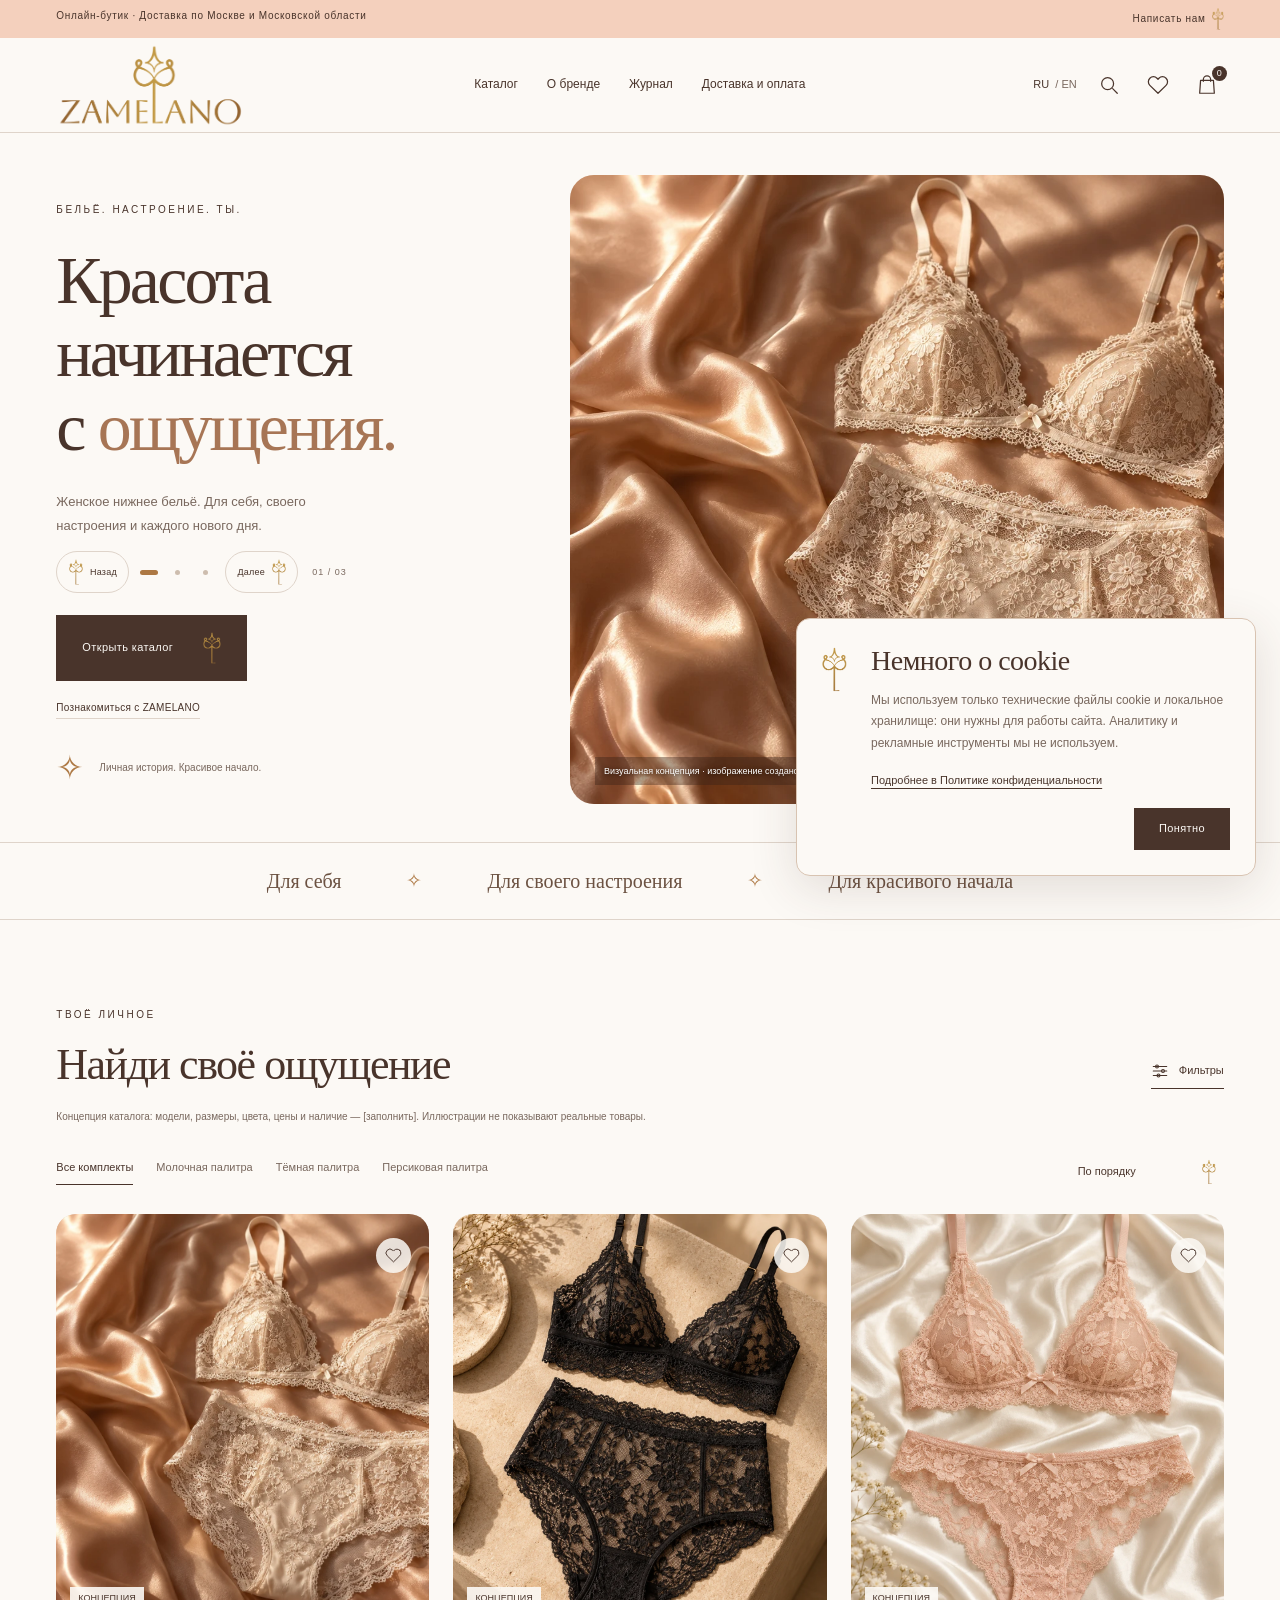
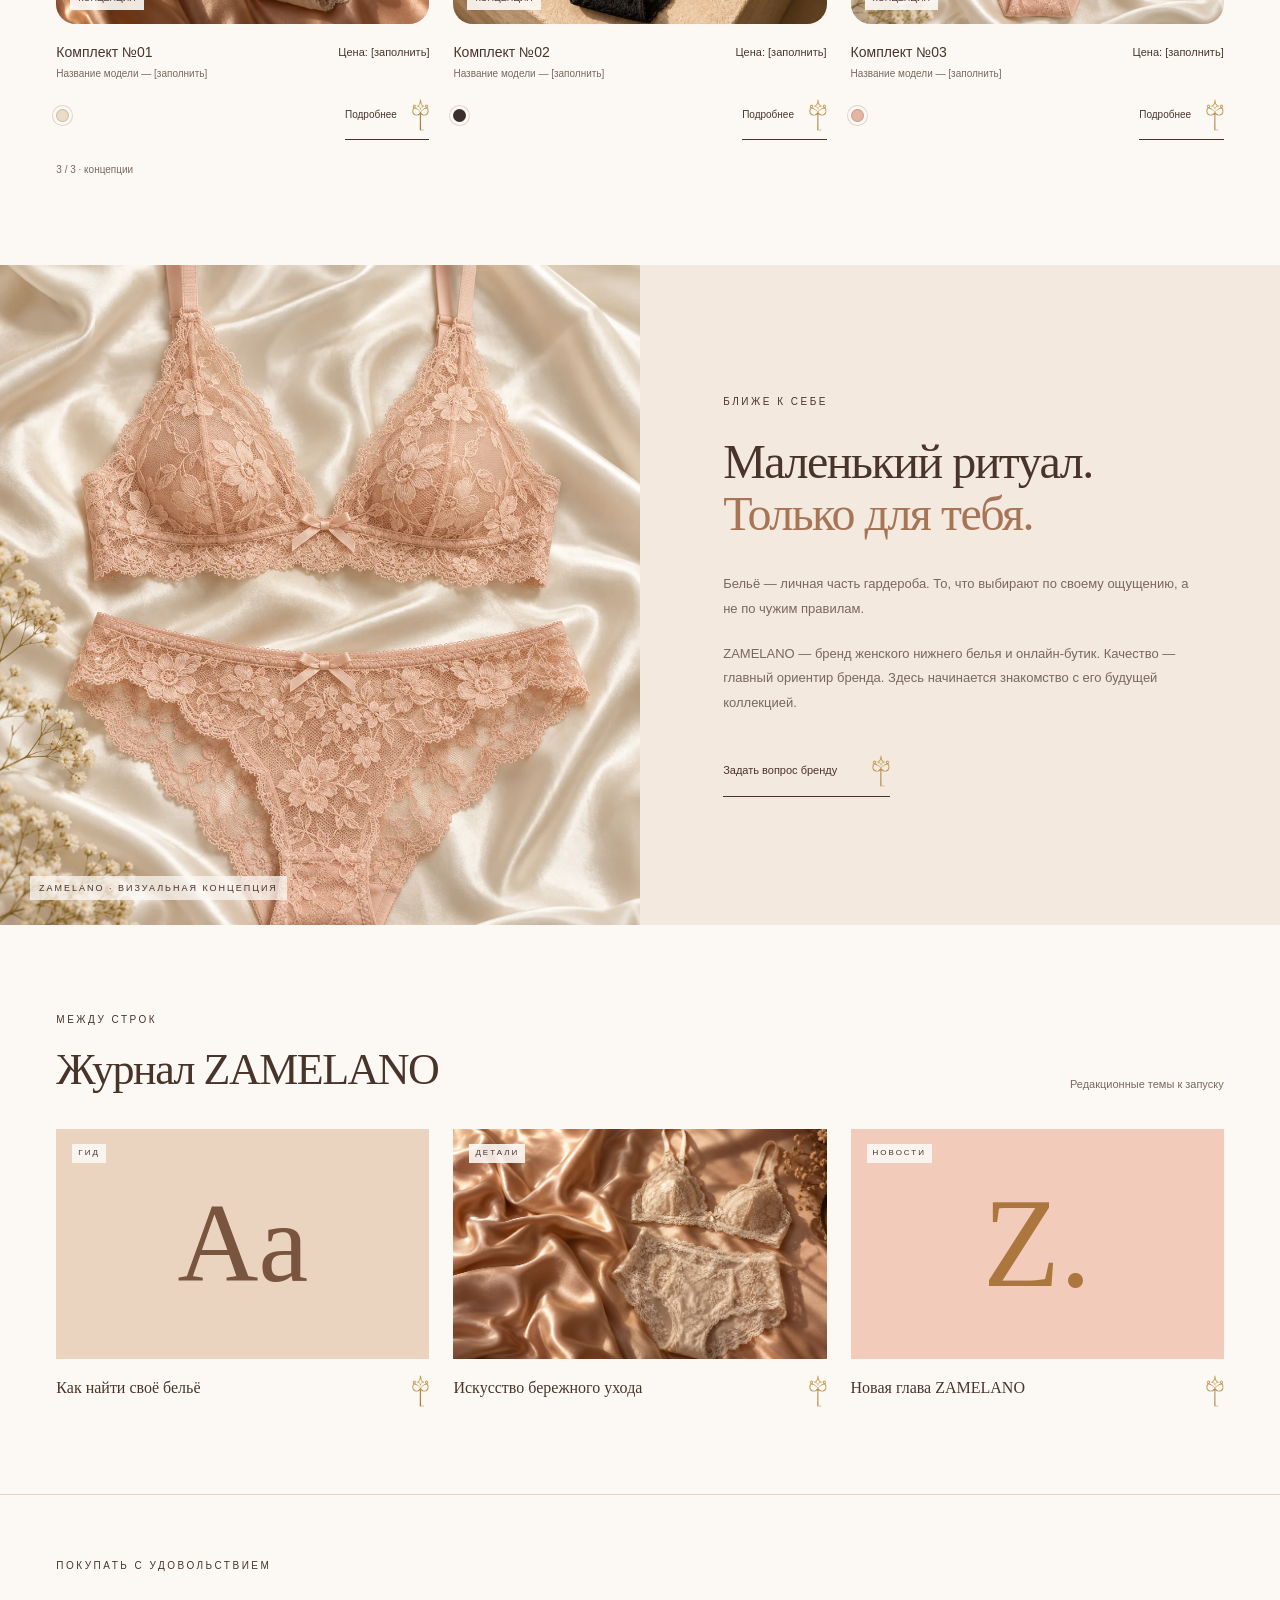
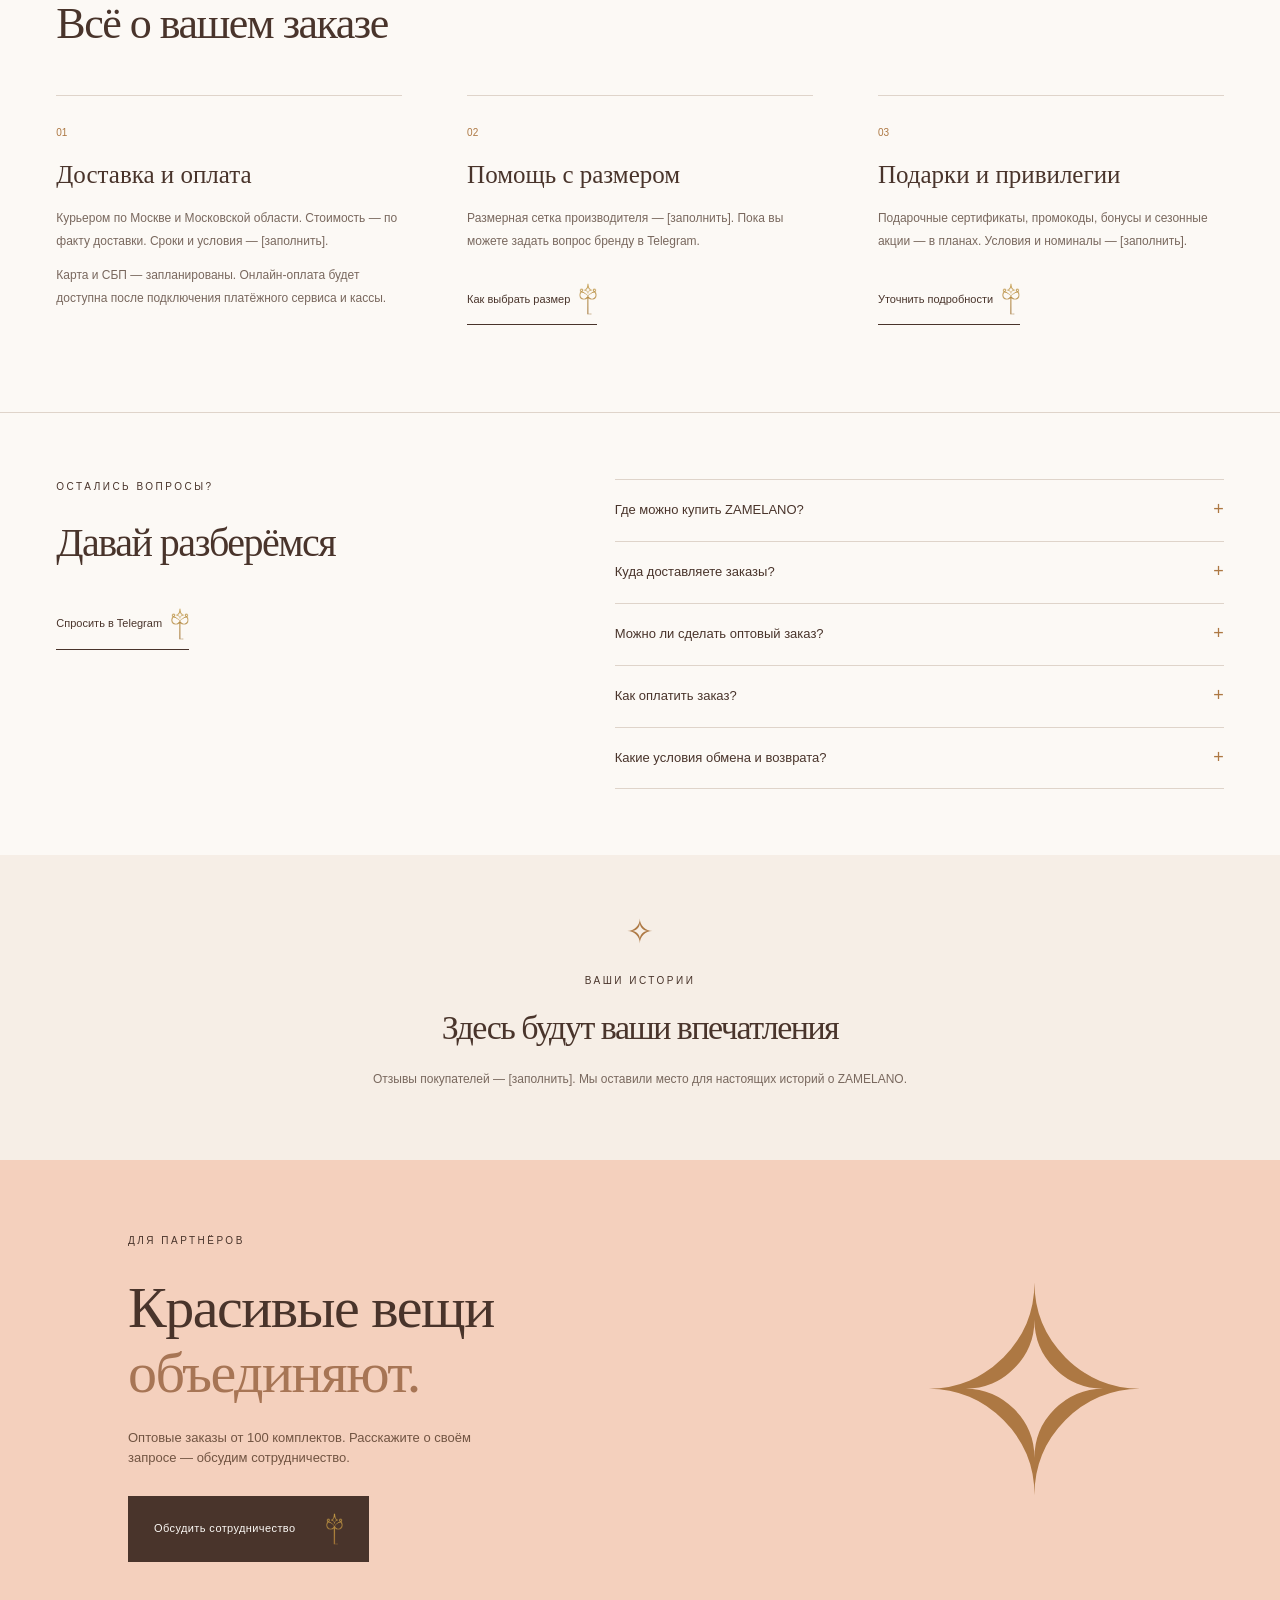
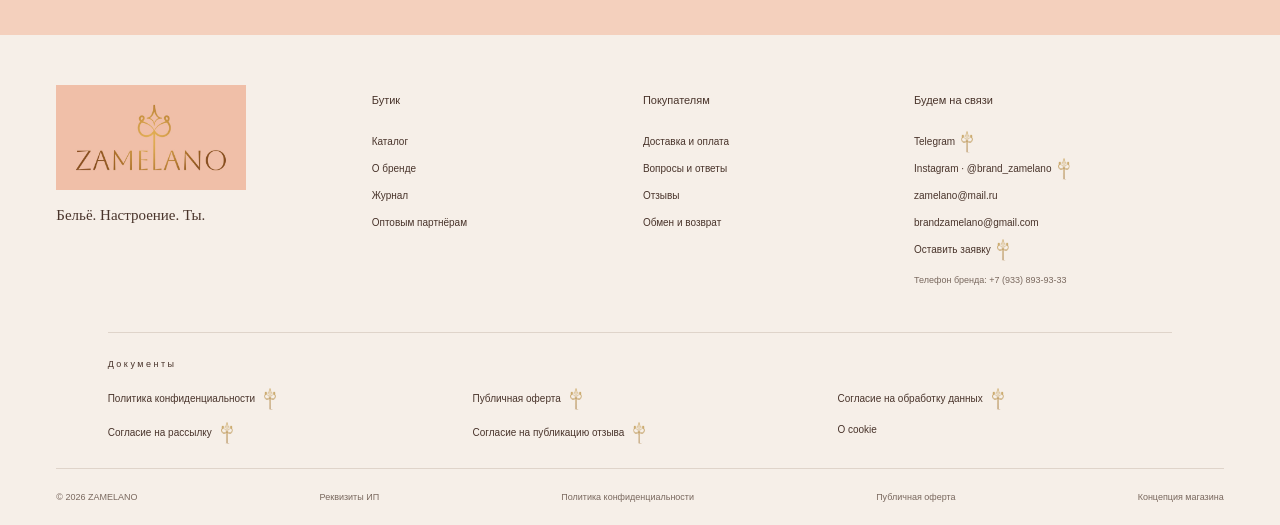
==== commit f6d98cb9: "Publish styled legal documents and first-visit cookie notice" ====
--- a/site/index.html
+++ b/site/index.html
@@ -11,9 +11,10 @@
   <meta property="og:description" content="Красота начинается с ощущения. Познакомьтесь с концепцией ZAMELANO.">
   <meta property="og:type" content="website">
   <link rel="icon" href="assets/favicon.svg" type="image/svg+xml">
-  <link rel="stylesheet" href="styles.css?v=5287f5adce82">
+  <link rel="stylesheet" href="styles.css?v=cfb685dc24b3">
   <link rel="preload" href="assets/ivory.webp" as="image">
-  <script src="app.js?v=d0ae231203d7" defer></script>
+  <script src="app.js?v=f4bbc26eaf7b" defer></script>
+  <script src="legal.js?v=982880559a23" defer></script>
 </head>
 <body>
   <a class="skip-link" href="#main" data-i18n="skip">Перейти к содержимому</a>
@@ -104,20 +105,22 @@
       <div class="service-grid"><article><span class="service-number">01</span><h3 data-i18n="delivery">Доставка и оплата</h3><p data-i18n="deliveryText">Курьером по Москве и Московской области. Стоимость — по факту доставки. Сроки и условия — [заполнить].</p><p data-i18n="paymentText">Карта и СБП — запланированы. Онлайн-оплата будет доступна после подключения платёжного сервиса и кассы.</p></article><article><span class="service-number">02</span><h3 data-i18n="sizeHelp">Помощь с размером</h3><p data-i18n="sizeText">Размерная сетка производителя — [заполнить]. Пока вы можете задать вопрос бренду в Telegram.</p><button class="underlined-link" id="size-help" data-i18n="openSize" data-brand-key>Как выбрать размер</button></article><article><span class="service-number">03</span><h3 data-i18n="gifts">Подарки и привилегии</h3><p data-i18n="giftsText">Подарочные сертификаты, промокоды, бонусы и сезонные акции — в планах. Условия и номиналы — [заполнить].</p><a class="underlined-link" href="https://t.me/Zamelano" target="_blank" rel="noopener" data-i18n="askDetails" data-brand-key>Уточнить подробности</a></article></div>
     </section>
 
-    <section class="section faq-section" id="faq" aria-labelledby="faq-title"><div><p class="eyebrow" data-i18n="faqEyebrow">ОСТАЛИСЬ ВОПРОСЫ?</p><h2 id="faq-title" data-i18n="faqTitle">Давай разберёмся</h2><a class="underlined-link" href="https://t.me/Zamelano" target="_blank" rel="noopener" data-i18n="askTelegram" data-brand-key>Спросить в Telegram</a></div><div class="faq-list"><details><summary data-i18n="faq1">Где можно купить ZAMELANO?</summary><p data-i18n="faq1Answer">Бренд работает только онлайн. Сейчас на сайте представлена концепция каталога; реальные товары и цены — [заполнить]. По вопросам покупки напишите в Telegram.</p></details><details><summary data-i18n="faq2">Куда доставляете заказы?</summary><p data-i18n="faq2Answer">Курьерская доставка доступна по Москве и Московской области. Стоимость — по факту доставки, сроки — [заполнить].</p></details><details><summary data-i18n="faq3">Можно ли сделать оптовый заказ?</summary><p data-i18n="faq3Answer">Да, опт — от 100 комплектов. Условия, цены и сроки — [заполнить]. Используйте форму для партнёров ниже.</p></details><details><summary data-i18n="faq4">Как оплатить заказ?</summary><p data-i18n="faq4Answer">Планируются оплата картой онлайн и СБП. Платёжный сервис и онлайн-касса ещё не подключены. На этом этапе можно подготовить заявку в Telegram, без оплаты.</p></details><details><summary data-i18n="faq5">Какие условия обмена и возврата?</summary><p data-i18n="faq5Answer">Условия обмена и возврата — [заполнить]. Документы готовят юристы бренда. Пожалуйста, уточните условия перед покупкой.</p></details></div></section>
+    <section class="section faq-section" id="faq" aria-labelledby="faq-title"><div><p class="eyebrow" data-i18n="faqEyebrow">ОСТАЛИСЬ ВОПРОСЫ?</p><h2 id="faq-title" data-i18n="faqTitle">Давай разберёмся</h2><a class="underlined-link" href="https://t.me/Zamelano" target="_blank" rel="noopener" data-i18n="askTelegram" data-brand-key>Спросить в Telegram</a></div><div class="faq-list"><details><summary data-i18n="faq1">Где можно купить ZAMELANO?</summary><p data-i18n="faq1Answer">Бренд работает только онлайн. Сейчас на сайте представлена концепция каталога; реальные товары и цены — [заполнить]. По вопросам покупки напишите в Telegram.</p></details><details><summary data-i18n="faq2">Куда доставляете заказы?</summary><p data-i18n="faq2Answer">Курьерская доставка доступна по Москве и Московской области. Стоимость — по факту доставки, сроки — [заполнить].</p></details><details><summary data-i18n="faq3">Можно ли сделать оптовый заказ?</summary><p data-i18n="faq3Answer">Да, опт — от 100 комплектов. Условия, цены и сроки — [заполнить]. Используйте форму для партнёров ниже.</p></details><details><summary data-i18n="faq4">Как оплатить заказ?</summary><p data-i18n="faq4Answer">Планируются оплата картой онлайн и СБП. Платёжный сервис и онлайн-касса ещё не подключены. На этом этапе можно подготовить заявку в Telegram, без оплаты.</p></details><details><summary data-i18n="faq5">Какие условия обмена и возврата?</summary><p data-i18n="faq5Answer">Условия обмена и возврата приведены в публичной оферте. Ознакомьтесь с ними перед оформлением покупки.</p><a class="underlined-link" href="documents.html?section=section-6#offer" data-document="offer" data-document-section="section-6" data-i18n="returns" data-brand-key>Обмен и возврат</a></details></div></section>
 
     <section class="reviews-section section" id="reviews"><span class="small-star" aria-hidden="true">✧</span><p class="eyebrow" data-i18n="reviews">ВАШИ ИСТОРИИ</p><h2 data-i18n="reviewsTitle">Здесь будут ваши впечатления</h2><p data-i18n="reviewsText">Отзывы покупателей — [заполнить]. Мы оставили место для настоящих историй о ZAMELANO.</p></section>
 
     <section class="wholesale-section" id="wholesale"><div><p class="eyebrow" data-i18n="wholesaleEyebrow">ДЛЯ ПАРТНЁРОВ</p><h2 data-i18n-html="wholesaleTitle">Красивые вещи<br><em>объединяют.</em></h2><p data-i18n="wholesaleText">Оптовые заказы от 100 комплектов. Расскажите о своём запросе — обсудим сотрудничество.</p><button class="button primary" id="wholesale-open"><span data-i18n="wholesaleButton">Обсудить сотрудничество</span><span class="brand-key" aria-hidden="true"></span></button></div><span class="wholesale-motif" aria-hidden="true">✧</span></section>
   </main>
-  <footer id="contacts"><div class="footer-main"><div class="footer-brand"><img src="assets/zamelano-logo.jpg" alt="Логотип ZAMELANO" data-i18n-alt="logoAlt" width="1280" height="704" loading="lazy"><p data-i18n="footerTagline">Бельё. Настроение. Ты.</p></div><div><h3 data-i18n="shop">Бутик</h3><a href="#catalog" data-i18n="catalog">Каталог</a><a href="#brand" data-i18n="brand">О бренде</a><a href="#journal" data-i18n="journal">Журнал</a><a href="#wholesale" data-i18n="wholesale">Оптовым партнёрам</a></div><div><h3 data-i18n="customers">Покупателям</h3><a href="#delivery" data-i18n="delivery">Доставка и оплата</a><a href="#faq" data-i18n="faq">Вопросы и ответы</a><a href="#reviews" data-i18n="reviewsLink">Отзывы</a><button class="footer-link" data-legal="returns" data-i18n="returns">Обмен и возврат</button></div><div><h3 data-i18n="contacts">Будем на связи</h3><a href="https://t.me/Zamelano" target="_blank" rel="noopener" data-brand-key>Telegram</a><a href="https://www.instagram.com/brand_zamelano/" target="_blank" rel="noopener" data-brand-key>Instagram · @brand_zamelano</a><a href="mailto:zamelano@mail.ru">zamelano@mail.ru</a><a href="mailto:brandzamelano@gmail.com">brandzamelano@gmail.com</a><button class="footer-link" id="contact-open" data-i18n="leaveRequest" data-brand-key>Оставить заявку</button><span class="footer-pending" data-i18n="phonePending">Телефон бренда: +7 [заполнить]</span></div></div><div class="footer-bottom"><span>© 2026 ZAMELANO</span><button data-legal="details" data-i18n="legalDetails">Реквизиты ИП</button><button data-legal="privacy" data-i18n="privacy">Политика конфиденциальности</button><button data-legal="offer" data-i18n="offer">Публичная оферта</button><span data-i18n="draft">Концепция магазина</span></div></footer>
+  <footer id="contacts"><div class="footer-main"><div class="footer-brand"><img src="assets/zamelano-logo.jpg" alt="Логотип ZAMELANO" data-i18n-alt="logoAlt" width="1280" height="704" loading="lazy"><p data-i18n="footerTagline">Бельё. Настроение. Ты.</p></div><div><h3 data-i18n="shop">Бутик</h3><a href="#catalog" data-i18n="catalog">Каталог</a><a href="#brand" data-i18n="brand">О бренде</a><a href="#journal" data-i18n="journal">Журнал</a><a href="#wholesale" data-i18n="wholesale">Оптовым партнёрам</a></div><div><h3 data-i18n="customers">Покупателям</h3><a href="#delivery" data-i18n="delivery">Доставка и оплата</a><a href="#faq" data-i18n="faq">Вопросы и ответы</a><a href="#reviews" data-i18n="reviewsLink">Отзывы</a><a href="documents.html?section=section-6#offer" data-document="offer" data-document-section="section-6" data-i18n="returns">Обмен и возврат</a></div><div><h3 data-i18n="contacts">Будем на связи</h3><a href="https://t.me/Zamelano" target="_blank" rel="noopener" data-brand-key>Telegram</a><a href="https://www.instagram.com/brand_zamelano/" target="_blank" rel="noopener" data-brand-key>Instagram · @brand_zamelano</a><a href="mailto:zamelano@mail.ru">zamelano@mail.ru</a><a href="mailto:brandzamelano@gmail.com">brandzamelano@gmail.com</a><button class="footer-link" id="contact-open" data-i18n="leaveRequest" data-brand-key>Оставить заявку</button><span class="footer-pending" data-i18n="phonePending">Телефон бренда: +7 (933) 893-93-33</span></div></div><div class="footer-documents"><p class="eyebrow" data-legal-i18n="documents">Документы</p><nav class="footer-document-links" aria-label="Документы"><a href="documents.html#privacy" data-document="privacy" data-brand-key>Политика конфиденциальности</a><a href="documents.html#offer" data-document="offer" data-brand-key>Публичная оферта</a><a href="documents.html#order-consent" data-document="order-consent" data-brand-key>Согласие на обработку данных</a><a href="documents.html#newsletter-consent" data-document="newsletter-consent" data-brand-key>Согласие на рассылку</a><a href="documents.html#review-consent" data-document="review-consent" data-brand-key>Согласие на публикацию отзыва</a><button type="button" data-cookie-open data-legal-i18n="cookieReopen">О cookie</button></nav></div><div class="footer-bottom"><span>© 2026 ZAMELANO</span><a href="documents.html?section=section-15#offer" data-document="offer" data-document-section="section-15" data-i18n="legalDetails">Реквизиты ИП</a><a href="documents.html#privacy" data-document="privacy" data-i18n="privacy">Политика конфиденциальности</a><a href="documents.html#offer" data-document="offer" data-i18n="offer">Публичная оферта</a><span data-i18n="draft">Концепция магазина</span></div></footer>
   <dialog id="product-dialog" class="product-dialog" aria-labelledby="detail-title"><button class="close-button icon-button" data-close aria-label="Закрыть" data-i18n-aria="close"><svg><use href="#icon-close"/></svg></button><div id="product-detail"></div></dialog>
   <dialog id="cart-dialog" class="drawer" aria-labelledby="cart-title"><div class="drawer-heading"><h2 id="cart-title" data-i18n="cart">Корзина</h2><button class="icon-button" data-close aria-label="Закрыть" data-i18n-aria="close"><svg><use href="#icon-close"/></svg></button></div><div id="cart-content"></div></dialog>
-  <dialog id="request-dialog" class="request-dialog" aria-labelledby="request-title"><button class="close-button icon-button" data-close aria-label="Закрыть" data-i18n-aria="close"><svg><use href="#icon-close"/></svg></button><p class="eyebrow" data-i18n="personalContact">ЛИЧНОЕ ОБЩЕНИЕ</p><h2 id="request-title"></h2><p class="subtle" id="request-description"></p><form id="request-form"><div class="form-grid"><label><span data-i18n="name">Имя</span><input name="name" autocomplete="given-name" required maxlength="80"></label><label><span data-i18n="phone">Телефон</span><input name="phone" type="tel" autocomplete="tel" required placeholder="+7 …" minlength="10" maxlength="25"></label><label><span data-i18n="time">Удобное время</span><input name="time" maxlength="100" placeholder="[заполнить]" data-i18n-placeholder="fill"></label><label id="quantity-label" hidden><span data-i18n="wholesaleQuantity">Количество комплектов</span><input name="quantity" type="number" min="100" step="1" value="100"></label><label id="delivery-label" hidden><span data-i18n="region">Регион доставки</span><select name="region"><option value="moscow" data-i18n="moscow">Москва</option><option value="mo" data-i18n="mo">Московская область</option></select></label><label id="address-label" hidden><span data-i18n="address">Адрес доставки</span><input name="address" autocomplete="street-address" maxlength="250"></label><label class="full-width"><span data-i18n="comment">Комментарий / другие пожелания</span><textarea name="comment" rows="3" maxlength="1500"></textarea></label></div><label class="consent"><input type="checkbox" name="consent" required><span data-i18n="consent">Я разрешаю использовать указанные данные для ответа на мой запрос.</span></label><p class="micro" data-i18n="requestInfo">Данные не сохраняются на сайте. Вы увидите текст заявки, сможете скопировать его и самостоятельно отправить в Telegram @Zamelano. Документы о персональных данных — [заполнить].</p><button class="button primary" type="submit"><span data-i18n="prepareRequest">Подготовить заявку</span><span class="brand-key" aria-hidden="true"></span></button></form><div id="request-result" hidden><p class="request-status" data-i18n="requestReady">Текст подготовлен. Заявка ещё не отправлена.</p><label><span class="sr-only" data-i18n="requestText">Текст заявки</span><textarea id="request-text" rows="12" readonly></textarea></label><div class="request-buttons"><button class="button secondary" id="copy-request" data-i18n="copy">Скопировать текст</button><a class="button primary" id="telegram-request" href="https://t.me/Zamelano" target="_blank" rel="noopener" data-i18n="openTelegram" data-brand-key>Открыть Telegram</a></div><p class="micro" data-i18n="telegramHelp">Если текст не появился в Telegram, вставьте скопированный текст в чат @Zamelano и нажмите «Отправить».</p><button class="text-button" id="edit-request" data-i18n="editRequest">Изменить заявку</button></div></dialog>
+  <dialog id="request-dialog" class="request-dialog" aria-labelledby="request-title"><button class="close-button icon-button" data-close aria-label="Закрыть" data-i18n-aria="close"><svg><use href="#icon-close"/></svg></button><p class="eyebrow" data-i18n="personalContact">ЛИЧНОЕ ОБЩЕНИЕ</p><h2 id="request-title"></h2><p class="subtle" id="request-description"></p><form id="request-form"><div class="form-grid"><label><span data-i18n="name">Имя</span><input name="name" autocomplete="given-name" required maxlength="80"></label><label><span data-i18n="phone">Телефон</span><input name="phone" type="tel" autocomplete="tel" required placeholder="+7 …" minlength="10" maxlength="25"></label><label><span data-i18n="time">Удобное время</span><input name="time" maxlength="100" placeholder="[заполнить]" data-i18n-placeholder="fill"></label><label id="quantity-label" hidden><span data-i18n="wholesaleQuantity">Количество комплектов</span><input name="quantity" type="number" min="100" step="1" value="100"></label><label id="delivery-label" hidden><span data-i18n="region">Регион доставки</span><select name="region"><option value="moscow" data-i18n="moscow">Москва</option><option value="mo" data-i18n="mo">Московская область</option></select></label><label id="address-label" hidden><span data-i18n="address">Адрес доставки</span><input name="address" autocomplete="street-address" maxlength="250"></label><label class="full-width"><span data-i18n="comment">Комментарий / другие пожелания</span><textarea name="comment" rows="3" maxlength="1500"></textarea></label></div><div class="consent"><input id="personal-consent" type="checkbox" name="consent" required aria-labelledby="request-legal-consent"><span class="request-legal-consent" id="request-legal-consent">Я даю согласие на обработку персональных данных.</span></div><p id="consent-help" class="micro" data-legal-i18n="consentNeeded">Чтобы подготовить заявку, отметьте согласие на обработку персональных данных.</p><p class="micro request-legal-note" id="request-legal-note"></p><p class="micro" data-i18n="requestInfo">Данные не сохраняются на сайте. Вы увидите текст заявки, сможете скопировать его и самостоятельно отправить в Telegram @Zamelano. </p><button class="button primary" type="submit" disabled><span data-i18n="prepareRequest">Подготовить заявку</span><span class="brand-key" aria-hidden="true"></span></button></form><div id="request-result" hidden><p class="request-status" data-i18n="requestReady">Текст подготовлен. Заявка ещё не отправлена.</p><label><span class="sr-only" data-i18n="requestText">Текст заявки</span><textarea id="request-text" rows="12" readonly></textarea></label><div class="request-buttons"><button class="button secondary" id="copy-request" data-i18n="copy">Скопировать текст</button><a class="button primary" id="telegram-request" href="https://t.me/Zamelano" target="_blank" rel="noopener" data-i18n="openTelegram" data-brand-key>Открыть Telegram</a></div><p class="micro" data-i18n="telegramHelp">Если текст не появился в Telegram, вставьте скопированный текст в чат @Zamelano и нажмите «Отправить».</p><button class="text-button" id="edit-request" data-i18n="editRequest">Изменить заявку</button></div></dialog>
   <dialog id="content-dialog" class="content-dialog" aria-labelledby="content-title"><button class="close-button icon-button" data-close aria-label="Закрыть" data-i18n-aria="close"><svg><use href="#icon-close"/></svg></button><div id="content-body"></div></dialog>
   <dialog id="menu-dialog" class="drawer menu-drawer"><div class="drawer-heading"><span class="wordmark">ZAMELANO</span><button data-close class="icon-button" aria-label="Закрыть" data-i18n-aria="close"><svg><use href="#icon-close"/></svg></button></div><nav><a href="#catalog" data-i18n="catalog">Каталог</a><a href="#brand" data-i18n="brand">О бренде</a><a href="#journal" data-i18n="journal">Журнал</a><a href="#delivery" data-i18n="delivery">Доставка и оплата</a><a href="#faq" data-i18n="faq">Вопросы и ответы</a><a href="#wholesale" data-i18n="wholesale">Оптовым партнёрам</a><a href="#contacts" data-i18n="contacts">Будем на связи</a></nav></dialog>
   <div class="toast" id="toast" role="status" hidden></div>
   <noscript><div class="noscript">Для каталога и корзины включите JavaScript. Связаться с брендом: <a href="https://t.me/Zamelano">Telegram @Zamelano</a>.</div></noscript>
   <svg class="svg-defs" xmlns="http://www.w3.org/2000/svg" aria-hidden="true"><symbol id="icon-search" viewBox="0 0 24 24"><circle cx="10.5" cy="10.5" r="6.5"/><path d="m16 16 5 5"/></symbol><symbol id="icon-heart" viewBox="0 0 24 24"><path d="M20.8 4.6a5.5 5.5 0 0 0-7.8 0L12 5.7l-1.1-1.1a5.5 5.5 0 0 0-7.8 7.8L12 21l8.8-8.6a5.5 5.5 0 0 0 0-7.8Z"/></symbol><symbol id="icon-bag" viewBox="0 0 24 24"><path d="M5 7h14l1 14H4L5 7Z M8 8V6a4 4 0 0 1 8 0v2"/></symbol><symbol id="icon-filter" viewBox="0 0 24 24"><path d="M3 6h18M3 12h18M3 18h18"/><circle cx="8" cy="6" r="2"/><circle cx="16" cy="12" r="2"/><circle cx="10" cy="18" r="2"/></symbol><symbol id="icon-close" viewBox="0 0 24 24"><path d="m5 5 14 14M19 5 5 19"/></symbol><symbol id="icon-menu" viewBox="0 0 24 24"><path d="M3 6h18M3 12h18M3 18h18"/></symbol></svg>
+<dialog class="legal-dialog" id="legal-dialog" aria-labelledby="legal-reader-title"><div class="legal-reader-toolbar"><span id="legal-reader-title" data-legal-i18n="documents">Документы</span><button class="icon-button" id="legal-dialog-close" aria-label="Закрыть документ"><svg viewBox="0 0 24 24" aria-hidden="true"><path d="m5 5 14 14M19 5 5 19" fill="none" stroke="currentColor" stroke-width="1.3"/></svg></button></div><div class="legal-reader-layout"><nav class="legal-navigation" id="legal-dialog-nav" aria-label="Юридические документы"></nav><article class="legal-article" id="legal-dialog-article"><h2 id="legal-modal-title">Документы</h2><p role="status">Загружаем документ…</p></article></div></dialog>
+<section class="cookie-notice" id="cookie-notice" aria-labelledby="cookie-title" hidden><span class="brand-key" aria-hidden="true"></span><div><h2 id="cookie-title" data-legal-i18n="cookieTitle">Немного о cookie</h2><p data-legal-i18n="cookieText">Мы используем только технические файлы cookie и локальное хранилище: они нужны для работы сайта. Аналитику и рекламные инструменты мы не используем.</p><a class="cookie-policy-link" href="documents.html?section=section-8#privacy" data-document="privacy" data-document-section="section-8" data-cookie-policy data-legal-i18n="cookieMore">Подробнее в Политике конфиденциальности</a><div class="cookie-notice-actions"><button class="button primary" id="cookie-understood" data-legal-i18n="understood">Понятно</button></div></div></section>
 </body>
 </html>
--- a/site/styles.css
+++ b/site/styles.css
@@ -68,3 +68,94 @@
 /* Native numeric steppers contain arrows; retain numeric input and keyboard control. */
 input[type="number"]{appearance:textfield;-moz-appearance:textfield}
 input[type="number"]::-webkit-inner-spin-button,input[type="number"]::-webkit-outer-spin-button{-webkit-appearance:none;margin:0}
+
+/* Legal documents share the boutique palette and typography. */
+.legal-dialog{width:1120px;padding:0;border:1px solid var(--line);border-radius:16px;overflow:hidden;max-height:92dvh}
+.legal-reader-toolbar{display:flex;align-items:center;justify-content:space-between;gap:20px;padding:16px 24px;border-bottom:1px solid var(--line)}
+.legal-reader-toolbar>span{font-size:11px;letter-spacing:1.5px;text-transform:uppercase}
+.legal-reader-toolbar .icon-button{width:38px;height:38px;flex:0 0 auto}
+.legal-reader-layout{display:grid;grid-template-columns:250px minmax(0,1fr);height:min(78dvh,820px);min-height:0}
+.legal-navigation{padding:30px 22px;background:#f5eee6;overflow:auto;min-width:0}
+.legal-navigation>.eyebrow{margin:0 0 22px;font-size:10px}
+.legal-navigation a{display:flex;gap:12px;align-items:baseline;padding:15px 0;border-bottom:1px solid var(--line);font-size:12px;line-height:1.55}
+.legal-navigation a[aria-current=page]{color:#8e5d2c;font-weight:600}
+.legal-nav-number{font-size:9px;color:var(--gold);flex:0 0 18px;font-weight:400}
+.legal-article{min-width:0;padding:40px 45px;overflow:auto;scroll-behavior:smooth;scroll-padding-top:24px}
+.legal-document-header{margin-bottom:28px;padding-bottom:24px;border-bottom:1px solid var(--line)}
+.legal-document-header .eyebrow{font-size:9px;letter-spacing:1.6px;margin:0 0 18px}
+.legal-document-header h1,.legal-document-header h2{font-family:var(--serif);font-size:35px;font-weight:400;line-height:1.2;letter-spacing:-.6px;margin:0;overflow-wrap:break-word}
+.legal-original-note{font-size:12px;color:var(--muted);line-height:1.7;margin:16px 0 0}
+.legal-document-actions{display:flex;align-items:center;flex-wrap:wrap;gap:10px 22px;margin-top:22px}
+.legal-document-actions a{font-size:10px;border-bottom:1px solid var(--line);padding-bottom:4px;line-height:1.5}
+.legal-document-actions [data-brand-key]::after{--key-height:24px}
+.legal-document-text{font-size:13px;line-height:1.9;overflow-wrap:anywhere}
+.legal-document-text p{margin:0 0 16px;white-space:normal}
+.legal-document-text h3{font-family:var(--serif);font-size:23px;line-height:1.4;font-weight:400;letter-spacing:0;margin:34px 0 18px;scroll-margin-top:24px}
+.legal-document-text h4{font-size:12px;line-height:1.6;letter-spacing:.5px;margin:24px 0 12px;font-weight:600}
+.legal-document-text ul{padding-left:21px;margin:0 0 20px}
+.legal-document-text li{padding-left:4px;margin:8px 0}
+.legal-document-text a,.request-legal-consent a,.request-legal-note a,.cart-legal a{text-decoration:underline;text-underline-offset:3px;text-decoration-color:#bd9c7c}
+.legal-document-text a:hover,.request-legal-consent a:hover,.request-legal-note a:hover,.cart-legal a:hover{color:#8e5d2c}
+.legal-table-wrap{width:100%;margin:22px 0;overflow-wrap:anywhere}
+.legal-table-wrap table{border-collapse:collapse;width:100%;font-size:12px;line-height:1.7;text-align:left}
+.legal-table-wrap th,.legal-table-wrap td{border-bottom:1px solid var(--line);padding:12px 10px 12px 0;vertical-align:top;font-weight:400}
+.legal-table-wrap th{width:29%;color:var(--muted)}
+.footer-documents{margin:0 4.4%;padding:24px 0;border-top:1px solid var(--line)}
+.footer-documents>.eyebrow{font-size:9px;margin:0 0 16px}
+.footer-document-links{display:grid;grid-template-columns:repeat(3,minmax(0,1fr));gap:12px 30px;align-items:start}
+.footer-document-links a,.footer-document-links button{font-size:10px;line-height:1.6;text-align:left;justify-self:start;padding:0}
+.footer-document-links [data-brand-key]::after{--key-height:22px}
+.footer-bottom>a{font-size:9px}
+.request-dialog .consent{font-size:11px;line-height:1.75;gap:12px}
+.request-dialog .consent input{width:16px;height:16px;flex:0 0 16px;margin-top:3px}
+.request-legal-note{margin-top:8px}
+.cart-legal{font-size:10px!important;line-height:1.8;margin:18px 0}
+.cookie-notice{position:fixed;bottom:24px;right:24px;z-index:80;width:min(460px,calc(100% - 32px));display:grid;grid-template-columns:32px minmax(0,1fr);gap:17px;padding:25px;background:var(--paper);border:1px solid #d8c3b1;border-radius:14px;box-shadow:0 12px 48px #49342b24}
+.cookie-notice>.brand-key{--key-height:45px;margin-top:3px}
+.cookie-notice h2{font-family:var(--serif);font-size:28px;font-weight:400;letter-spacing:-.5px;line-height:1.2;margin:0 0 12px}
+.cookie-notice p{font-size:12px;line-height:1.8;margin:0 0 13px;color:var(--muted)}
+.cookie-policy-link{font-size:11px;text-decoration:underline;text-underline-offset:4px;line-height:1.6}
+.cookie-notice-actions{display:flex;justify-content:flex-end;margin-top:18px}
+.cookie-notice-actions .button{min-height:42px;padding:10px 24px;font-size:11px;justify-content:center}
+.document-site-header{position:relative;gap:22px}
+.document-site-header .legal-back{margin-left:auto;font-size:11px}
+.legal-page{width:min(1240px,92%);margin:45px auto 65px;display:grid;grid-template-columns:270px minmax(0,1fr);align-items:start;border:1px solid var(--line)}
+.legal-page .legal-navigation{position:sticky;top:24px;background:transparent}
+.legal-page .legal-article{padding:45px 55px;border-left:1px solid var(--line);overflow:visible}
+.legal-page-footer{border-top:1px solid var(--line);padding:24px 4.4%;display:flex;align-items:center;justify-content:space-between;gap:16px 25px;flex-wrap:wrap;font-size:10px;color:var(--muted)}
+.legal-page-footer a,.legal-page-footer button{font-size:10px;padding:0}
+.legal-page-footer a:hover,.legal-page-footer button:hover{text-decoration:underline}
+@media(max-width:900px){.legal-reader-layout{grid-template-columns:210px minmax(0,1fr)}.legal-article{padding:30px}.legal-document-header h1,.legal-document-header h2{font-size:30px}.legal-page{grid-template-columns:220px minmax(0,1fr)}.legal-page .legal-article{padding:35px 28px}.footer-document-links{grid-template-columns:repeat(2,minmax(0,1fr))}}
+@media(max-width:600px){
+ .legal-dialog{max-width:calc(100% - 20px);width:100%;max-height:94dvh;border-radius:12px}
+ .legal-reader-toolbar{padding:10px 17px}
+ .legal-reader-layout{display:flex;flex-direction:column;height:82dvh}
+ .legal-navigation{padding:17px 20px;flex:0 0 auto;max-height:155px}
+ .legal-navigation>.eyebrow{margin-bottom:7px}
+ .legal-navigation a{padding:8px 0;font-size:11px;line-height:1.45}
+ .legal-article{padding:25px 22px;flex:1 1 auto;min-height:0}
+ .legal-document-header h1,.legal-document-header h2{font-size:27px;letter-spacing:-.4px}
+ .legal-document-text{font-size:12px;line-height:1.9}
+ .legal-document-text h3{font-size:20px;margin-top:28px}
+ .legal-table-wrap table{font-size:11px}
+ .legal-table-wrap th{width:32%}
+ .legal-document-actions{gap:12px}
+ .legal-document-actions a{font-size:9px}
+ .cookie-notice{right:16px;bottom:max(16px,env(safe-area-inset-bottom));padding:20px;grid-template-columns:25px minmax(0,1fr);gap:13px}
+ .cookie-notice>.brand-key{--key-height:40px}
+ .cookie-notice h2{font-size:25px}
+ .cookie-notice p{font-size:11px;line-height:1.75}
+ .cookie-policy-link{font-size:10px}
+ .footer-document-links{grid-template-columns:1fr;gap:11px}
+ .document-site-header .legal-back{font-size:10px;max-width:120px}
+ .document-site-header{flex-wrap:wrap;align-items:center;padding-top:14px;padding-bottom:14px;height:auto}
+ .document-site-header .language{margin-left:auto}
+ .legal-page{display:block;margin-top:24px;margin-bottom:35px;width:calc(100% - 28px)}
+ .legal-page .legal-navigation{position:relative;top:auto;max-height:none;background:#f5eee6}
+ .legal-page .legal-article{border-left:0;border-top:1px solid var(--line);padding:28px 22px}
+ .legal-page-footer{justify-content:flex-start;padding:23px 20px}
+}
+@media(prefers-reduced-motion:reduce){.legal-article{scroll-behavior:auto}}
+
+.request-legal-consent label{cursor:pointer}
+@media(max-width:600px){.legal-navigation{display:grid;grid-template-columns:repeat(2,minmax(0,1fr));column-gap:12px;max-height:none}.legal-navigation>.eyebrow{display:none}.legal-navigation a{gap:6px;font-size:10px;align-items:start}.legal-navigation .legal-nav-number{flex-basis:14px}}
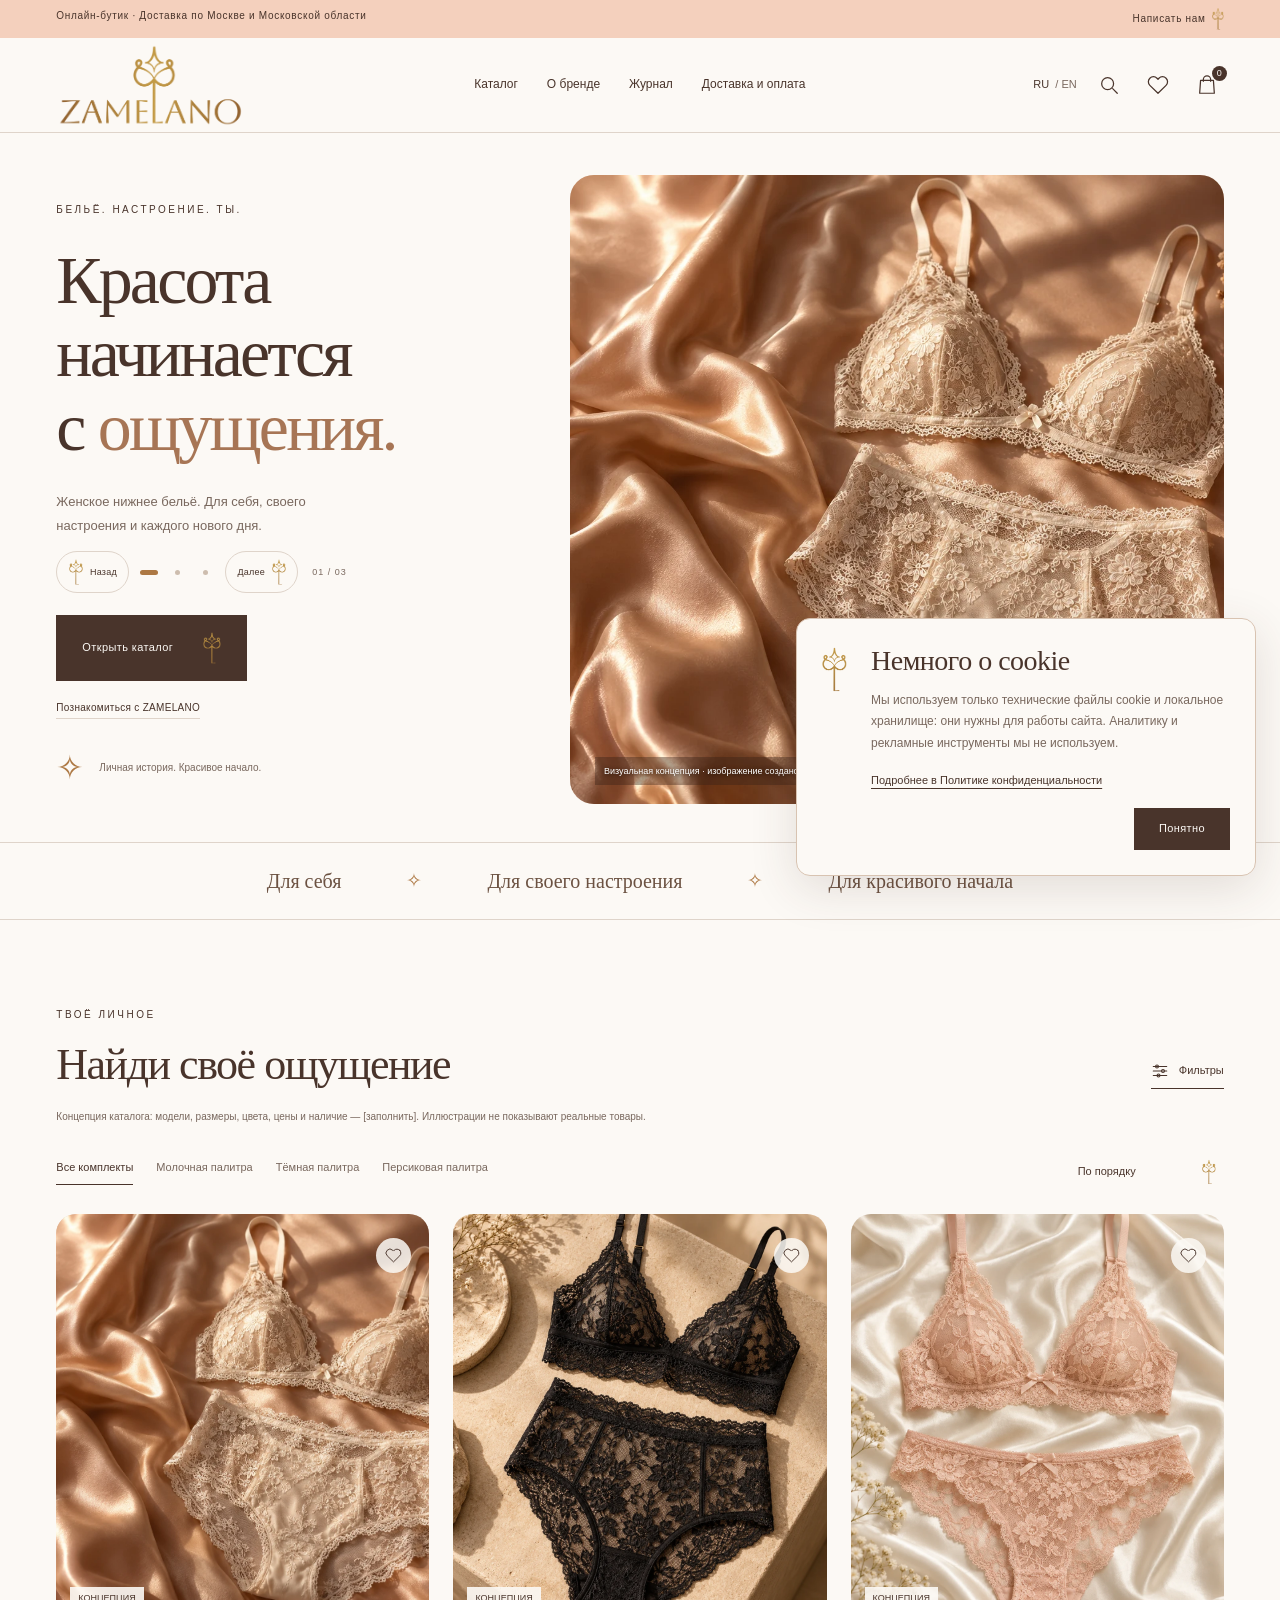
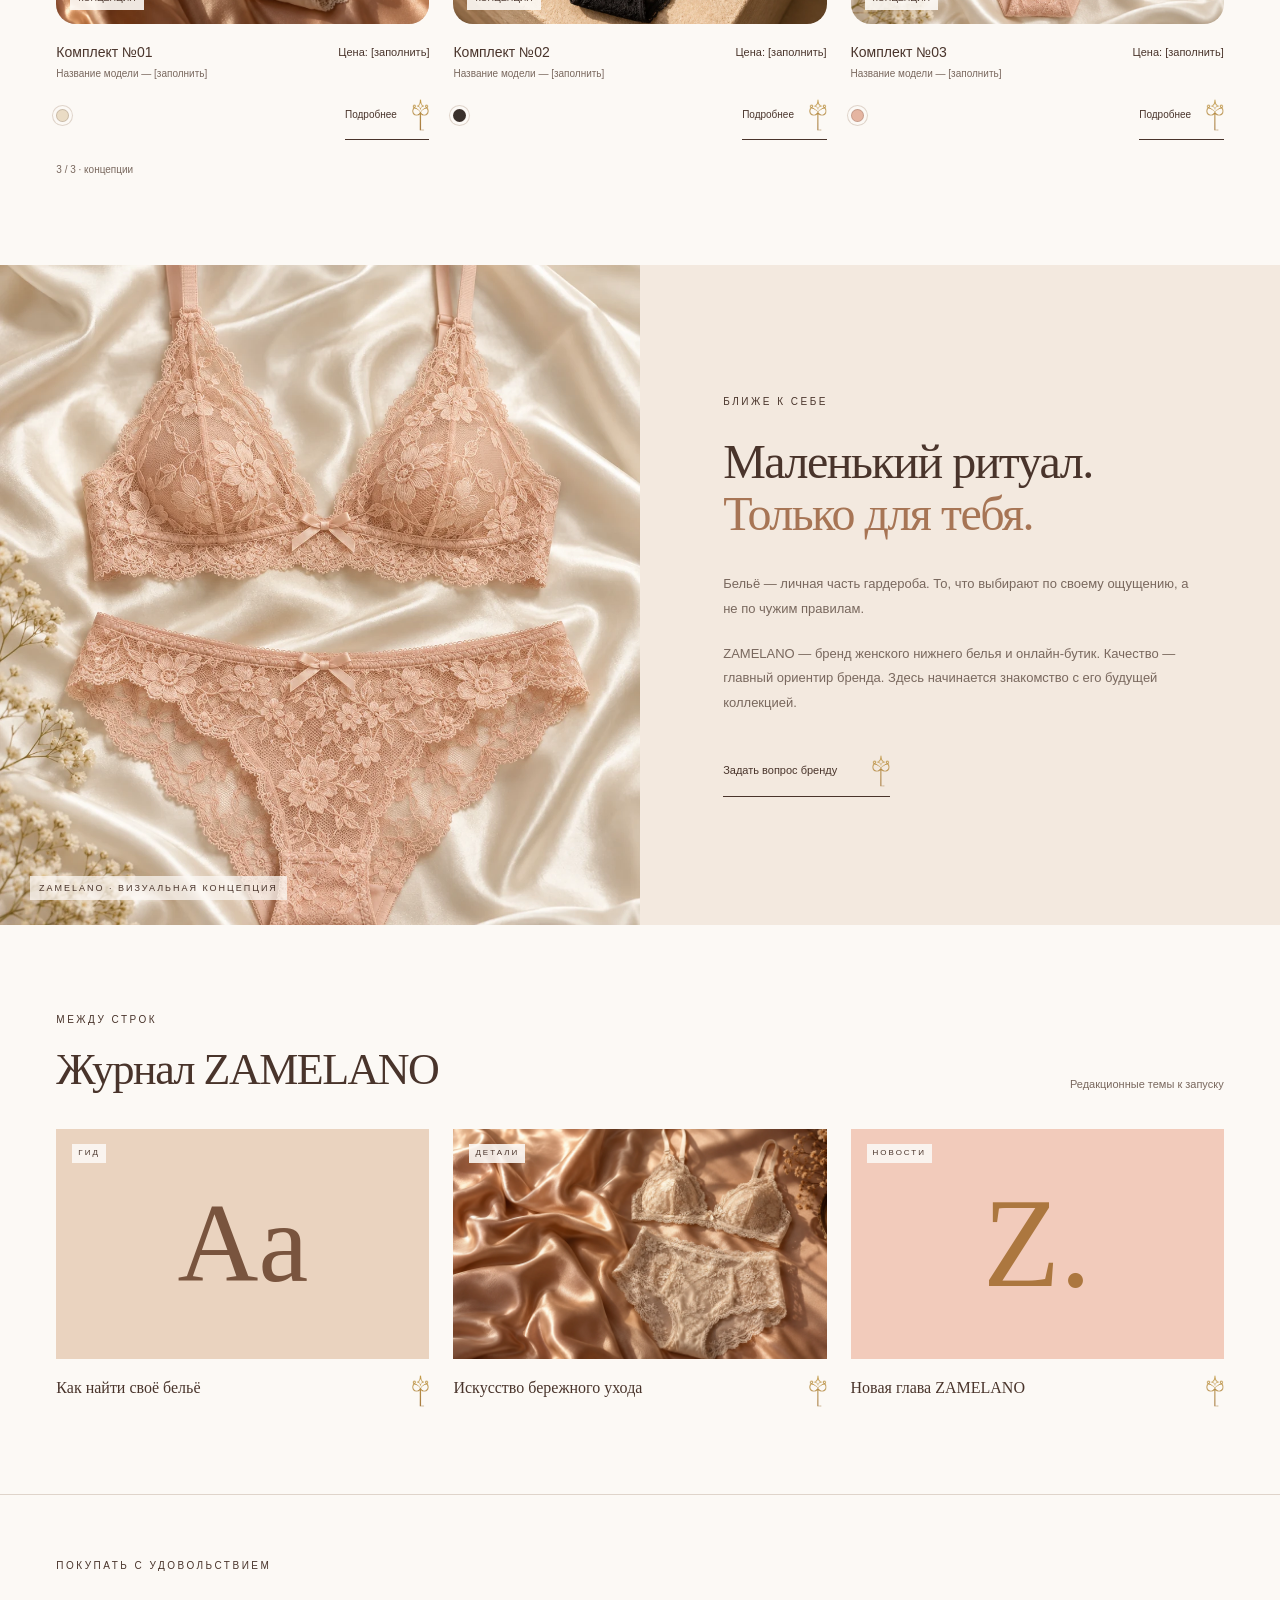
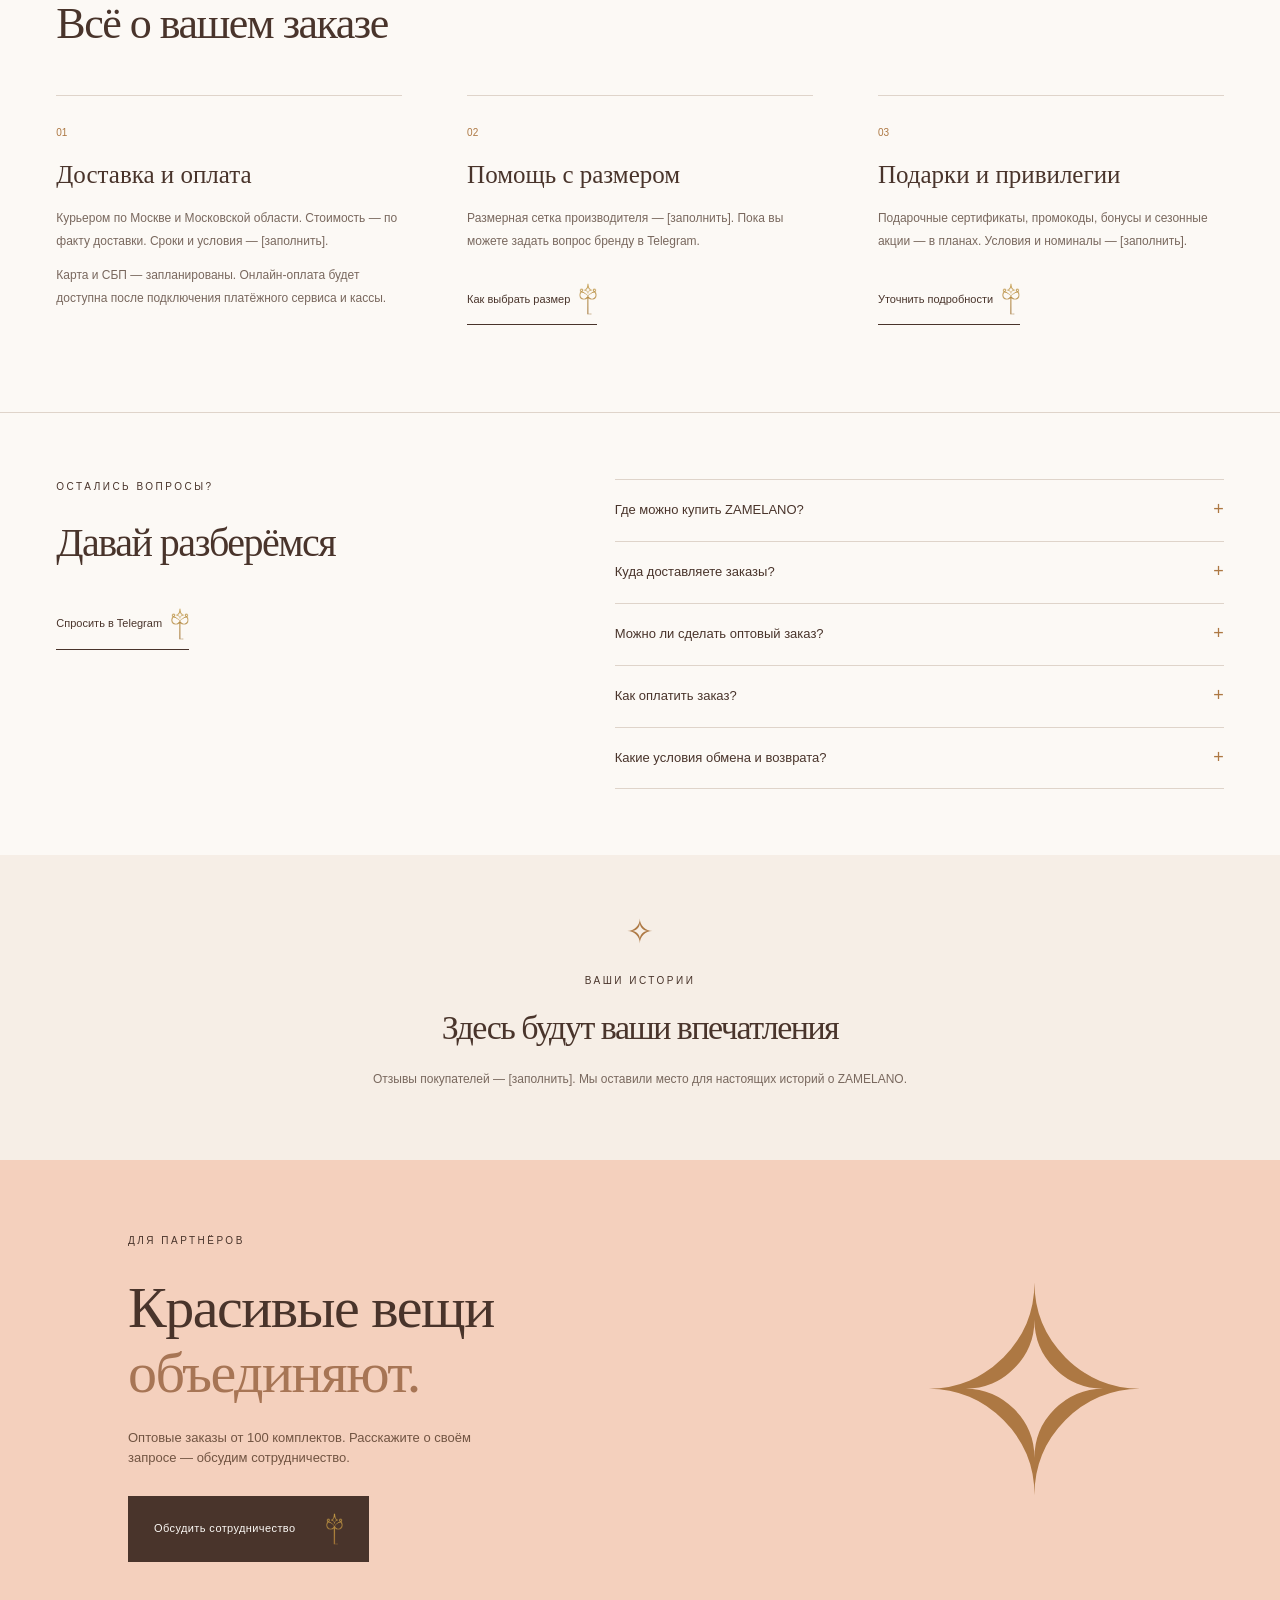
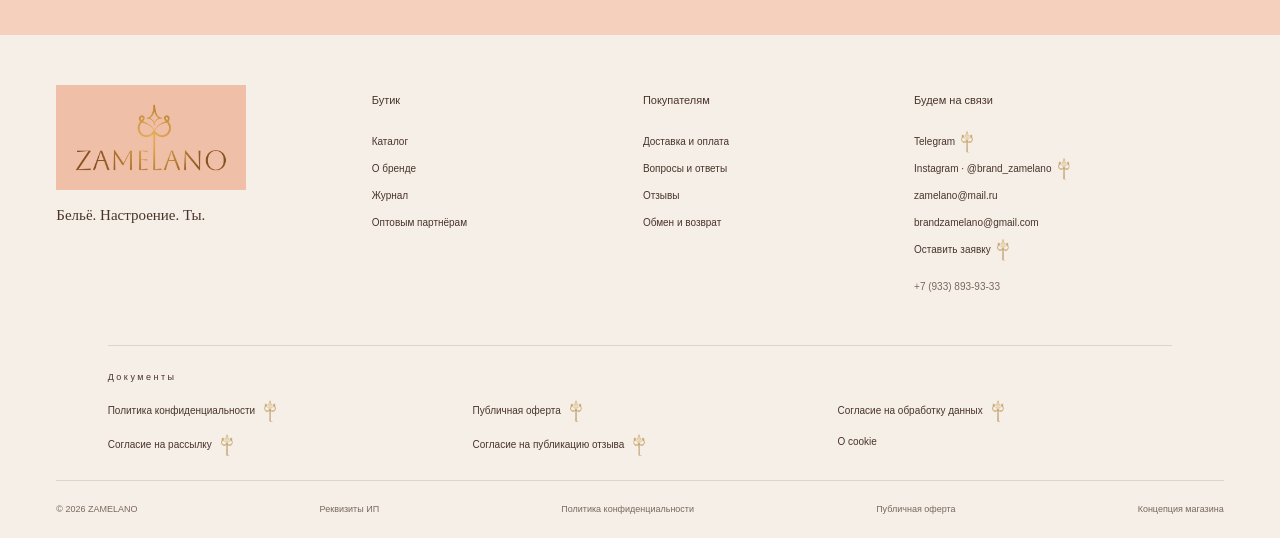
==== commit cf81a3db: "Add shared PHP admin CMS for ZAMELANO production sites" ====
--- a/site/index.html
+++ b/site/index.html
@@ -11,10 +11,10 @@
   <meta property="og:description" content="Красота начинается с ощущения. Познакомьтесь с концепцией ZAMELANO.">
   <meta property="og:type" content="website">
   <link rel="icon" href="assets/favicon.svg" type="image/svg+xml">
-  <link rel="stylesheet" href="styles.css?v=cfb685dc24b3">
+  <link rel="stylesheet" href="styles.css?v=95ecad61f819">
   <link rel="preload" href="assets/ivory.webp" as="image">
-  <script src="app.js?v=f4bbc26eaf7b" defer></script>
-  <script src="legal.js?v=982880559a23" defer></script>
+  <script src="cms-client.js?v=86fe52c0228a" defer></script><script src="app.js?v=370d574477ee" defer></script>
+  <script src="legal.js?v=916f0e50652b" defer></script>
 </head>
 <body>
   <a class="skip-link" href="#main" data-i18n="skip">Перейти к содержимому</a>
--- a/site/styles.css
+++ b/site/styles.css
@@ -159,3 +159,5 @@
 
 .request-legal-consent label{cursor:pointer}
 @media(max-width:600px){.legal-navigation{display:grid;grid-template-columns:repeat(2,minmax(0,1fr));column-gap:12px;max-height:none}.legal-navigation>.eyebrow{display:none}.legal-navigation a{gap:6px;font-size:10px;align-items:start}.legal-navigation .legal-nav-number{flex-basis:14px}}
+
+.cms-logo-image{background:none!important;mask:none!important;-webkit-mask:none!important}.cms-logo-image img{display:block;width:100%;height:100%;object-fit:contain}.cms-custom-radius .hero-visual,.cms-custom-radius .product-image-wrap,.cms-custom-radius .brand-image,.cms-custom-radius .journal-art,.cms-custom-radius .detail-image,.cms-custom-radius .cms-section-image{border-radius:var(--cms-radius)}.cms-preview-bar{padding:10px 20px;text-align:center;background:#49342b;color:#fff;font-size:12px;position:sticky;top:0;z-index:100}.cms-custom-section{display:grid;grid-template-columns:1fr;gap:40px}.cms-custom-section:has(.cms-section-image){grid-template-columns:1fr 1fr;align-items:center}.cms-section-image{width:100%;max-height:600px;object-fit:cover;border-radius:20px}.cms-custom-section h2{font-family:var(--serif);font-weight:400;font-size:44px;line-height:1.2}.cms-custom-section p{font-size:14px;line-height:1.9;color:var(--muted)}.cms-review-grid{display:grid;grid-template-columns:repeat(3,1fr);gap:25px;margin-top:35px;text-align:left}.cms-review-grid article{padding:24px;border:1px solid var(--line)}.cms-review-grid img{width:60px;height:60px;border-radius:50%;object-fit:cover}.cms-review-grid h3{font-family:var(--serif);font-size:24px;font-weight:400}.cms-review-grid p{font-size:13px;line-height:1.9}.detail-gallery-thumbnails{display:flex;gap:8px;padding:12px;overflow:auto}.detail-gallery-thumbnails button{width:70px;height:80px;flex:0 0 70px;padding:0;border:1px solid var(--line)}.detail-gallery-thumbnails img{width:100%;height:100%;object-fit:cover}.product-old-price{text-decoration:line-through;color:var(--muted);font-size:10px;display:block}.cms-error{padding:20px;text-align:center}.cms-preview-bar+body{padding-top:0}@media(max-width:700px){.cms-custom-section:has(.cms-section-image){grid-template-columns:1fr}.cms-custom-section h2{font-size:32px}.cms-review-grid{grid-template-columns:1fr}.cms-preview-bar{font-size:10px}}
